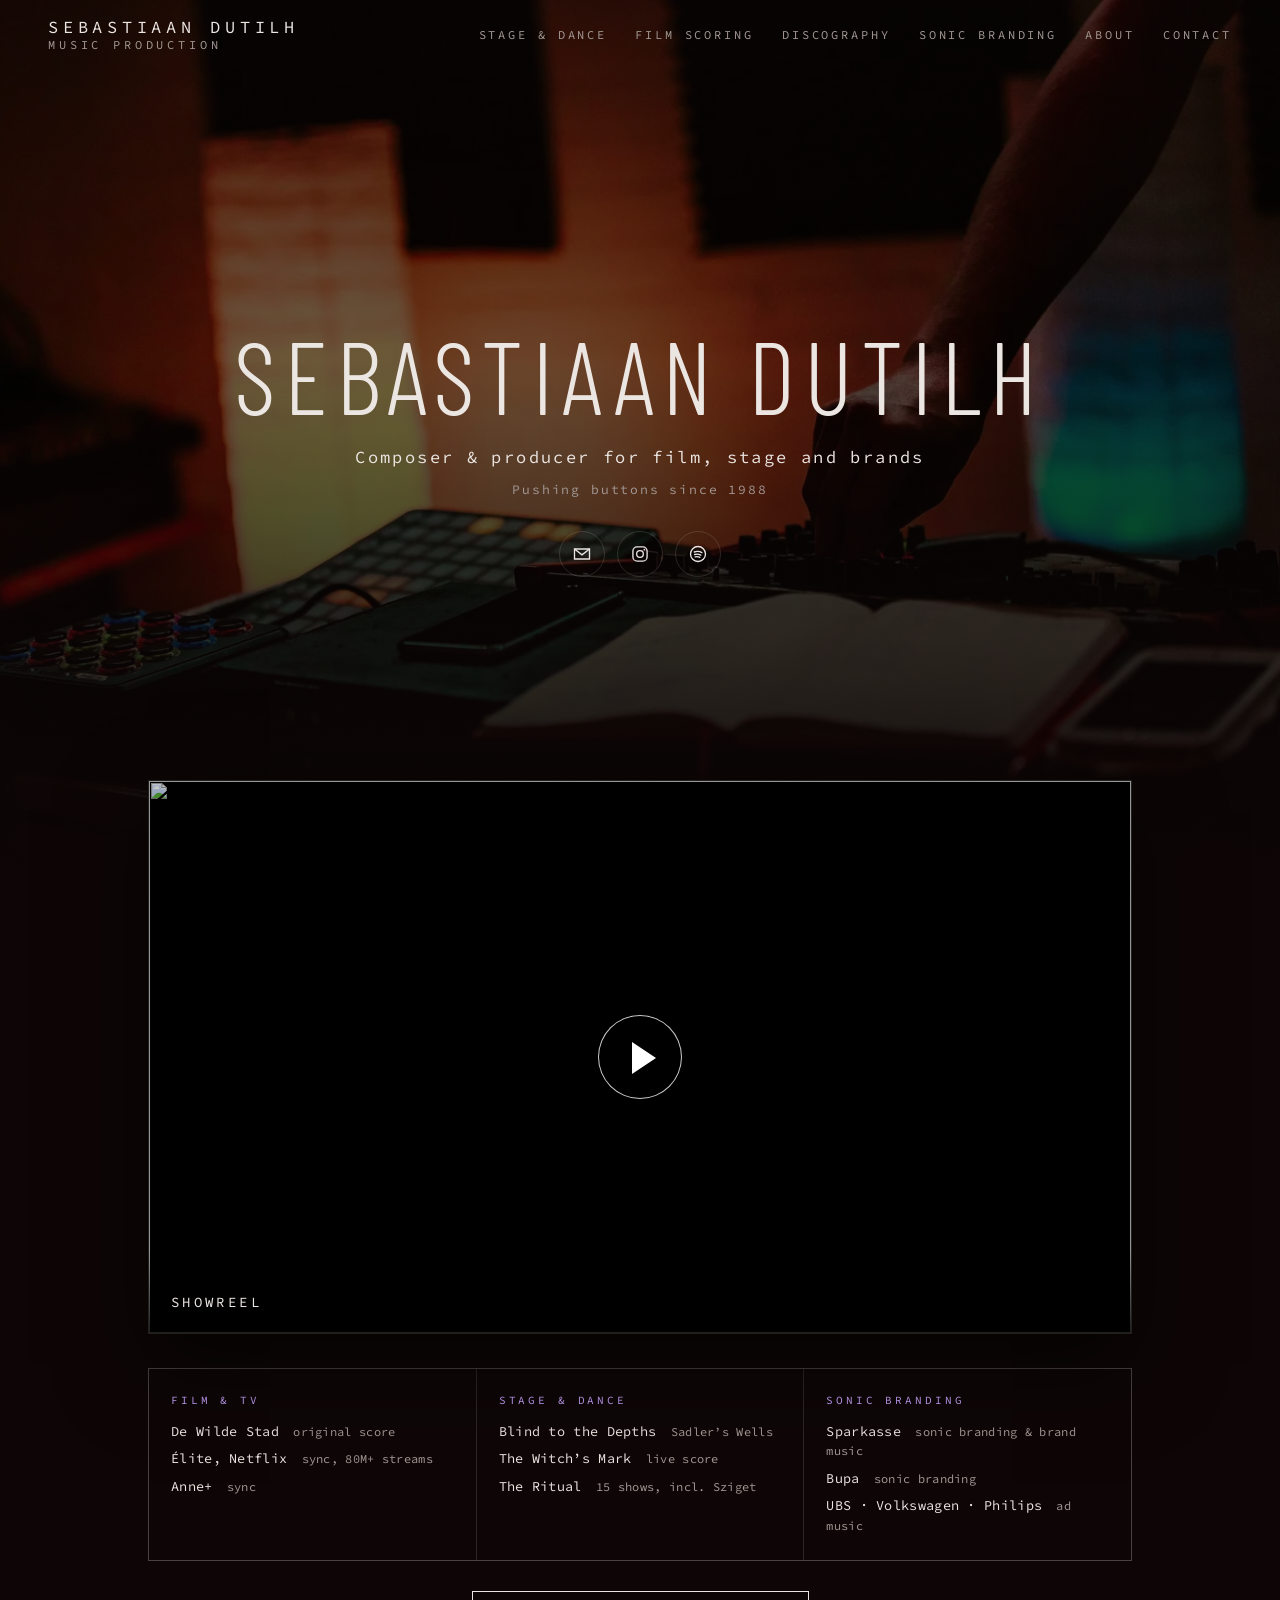
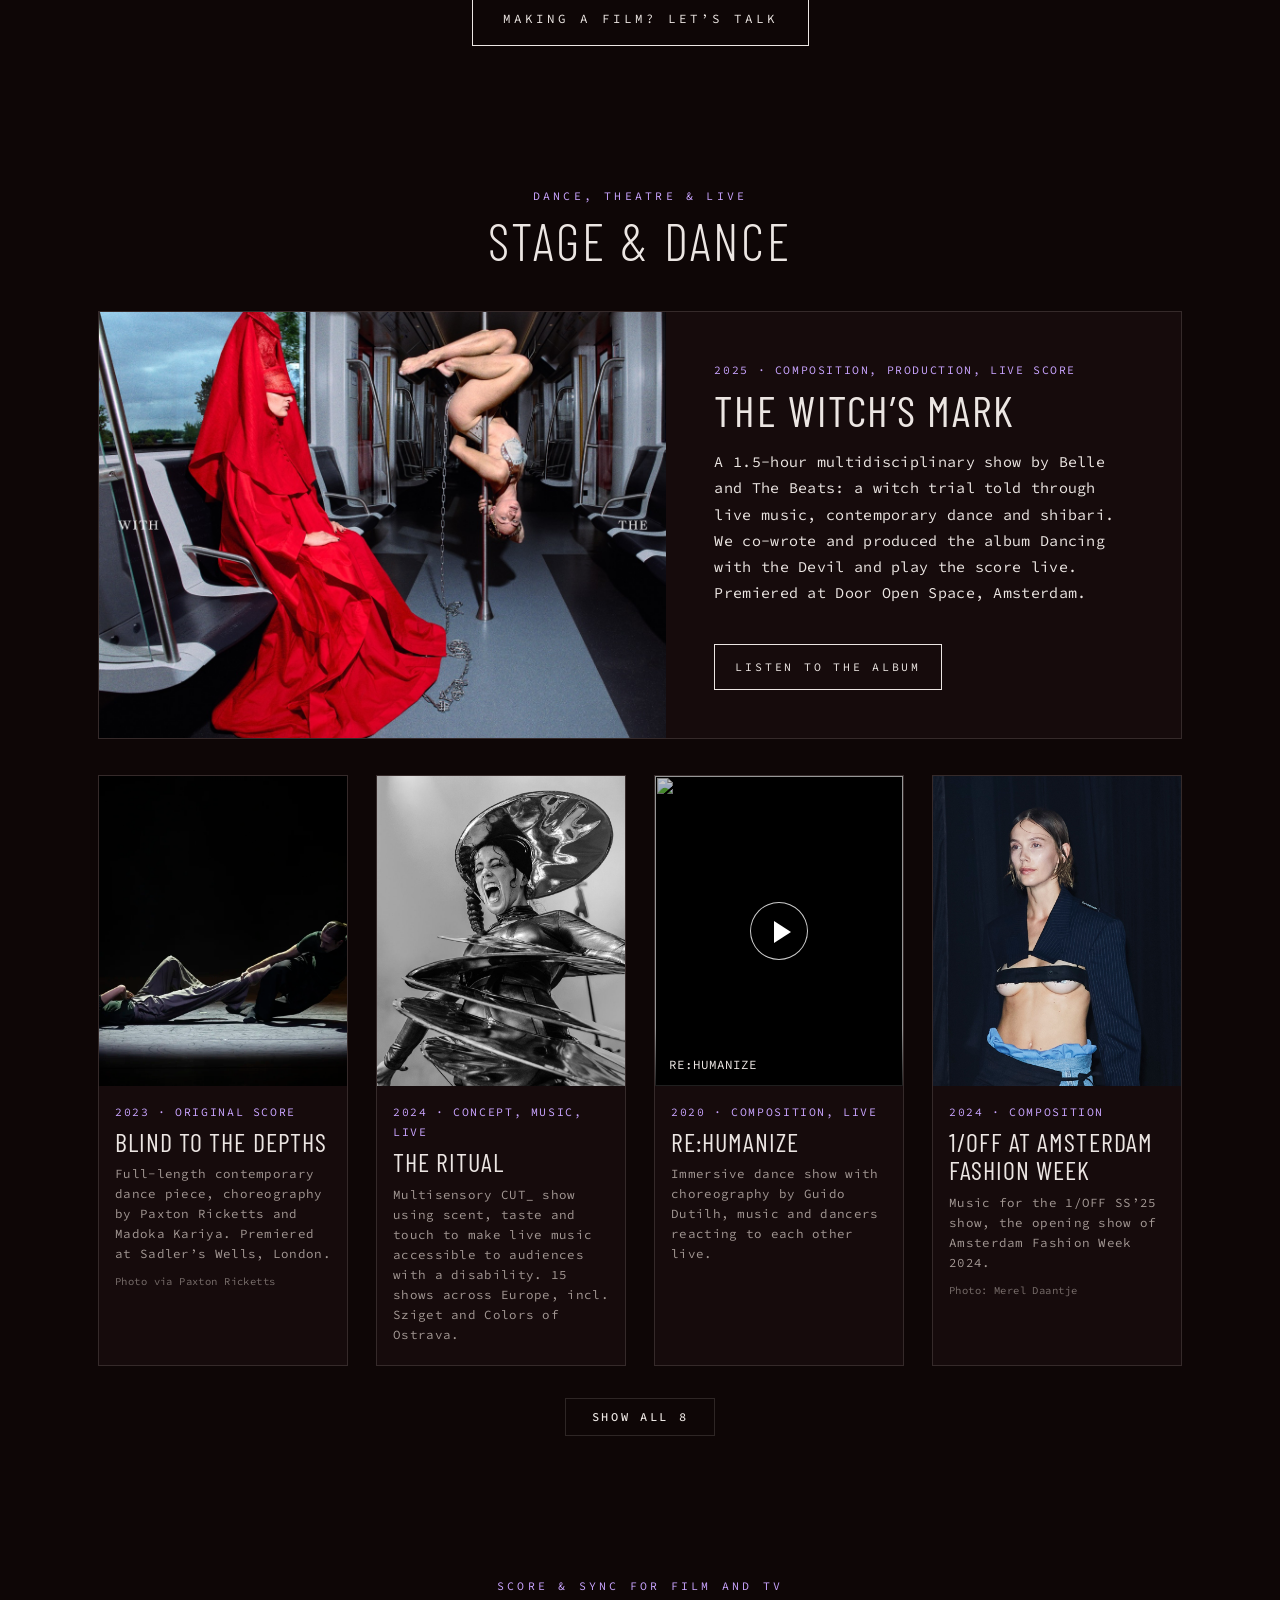
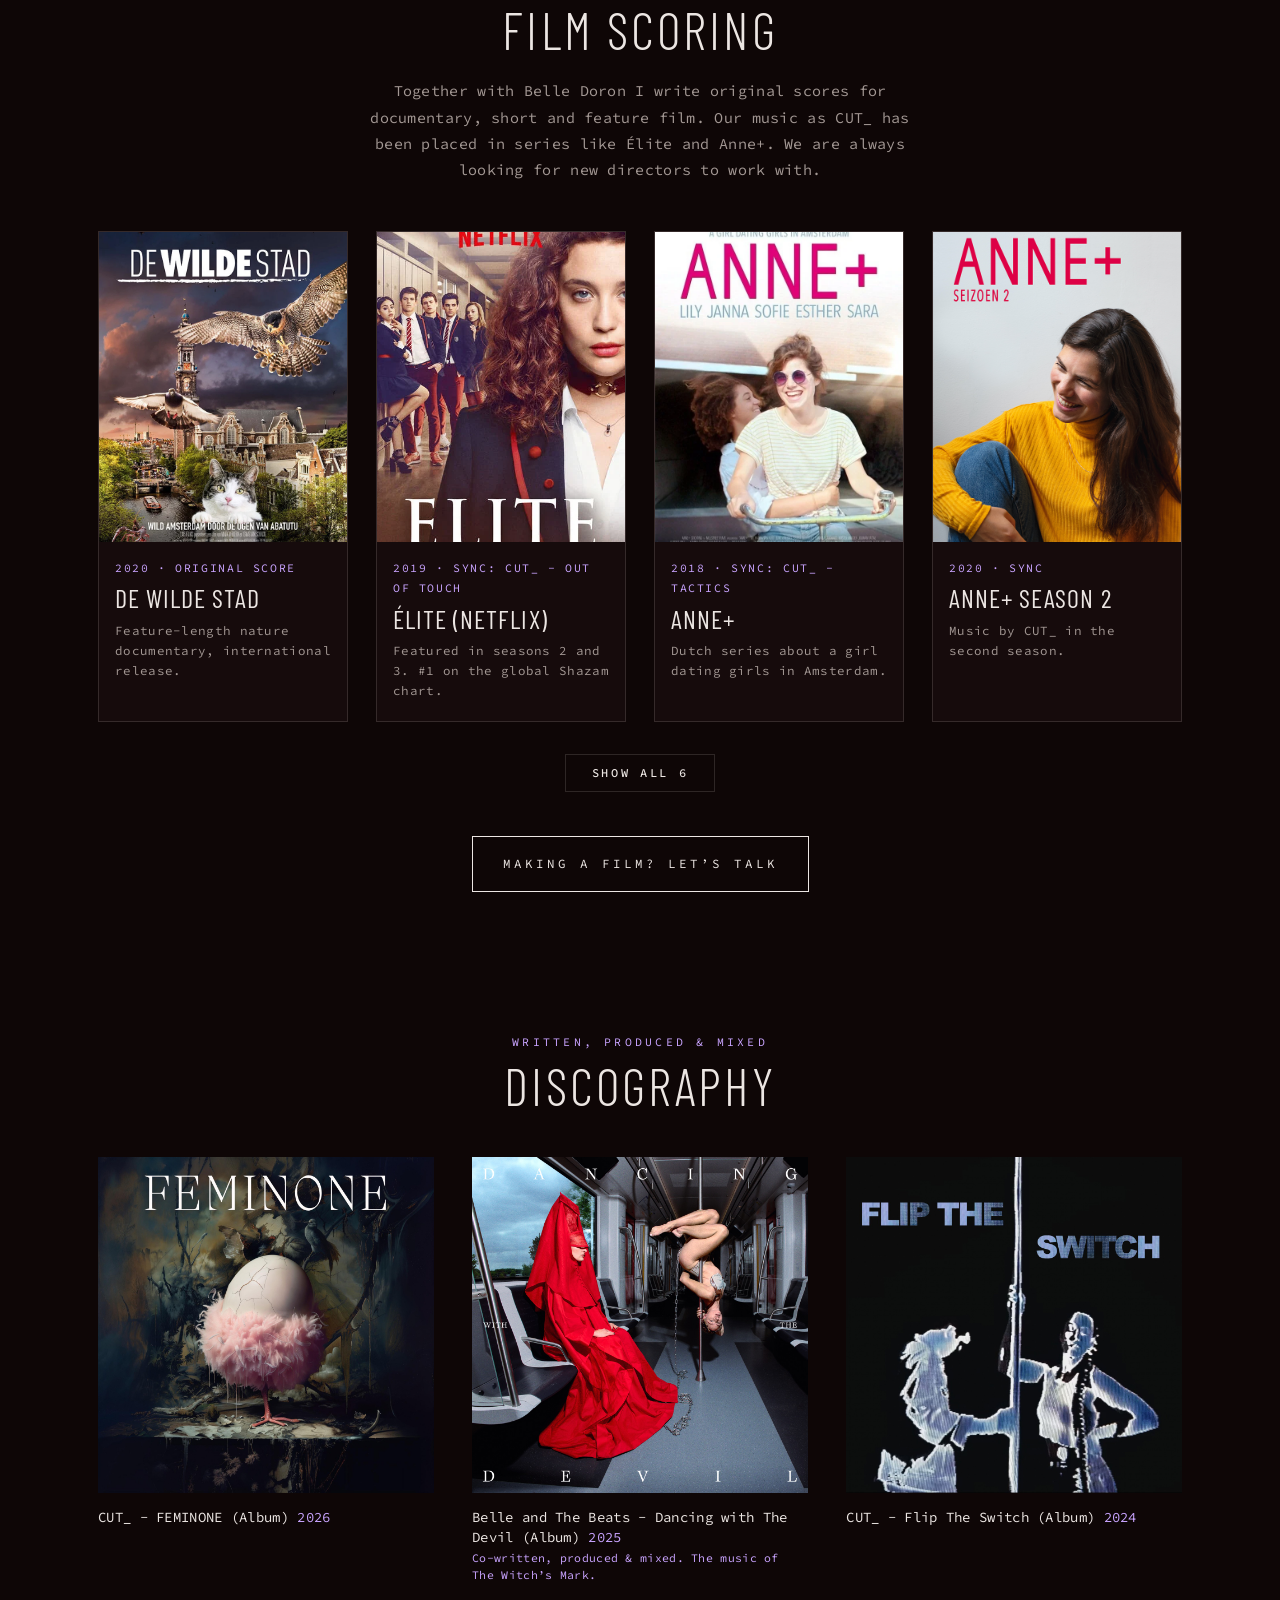
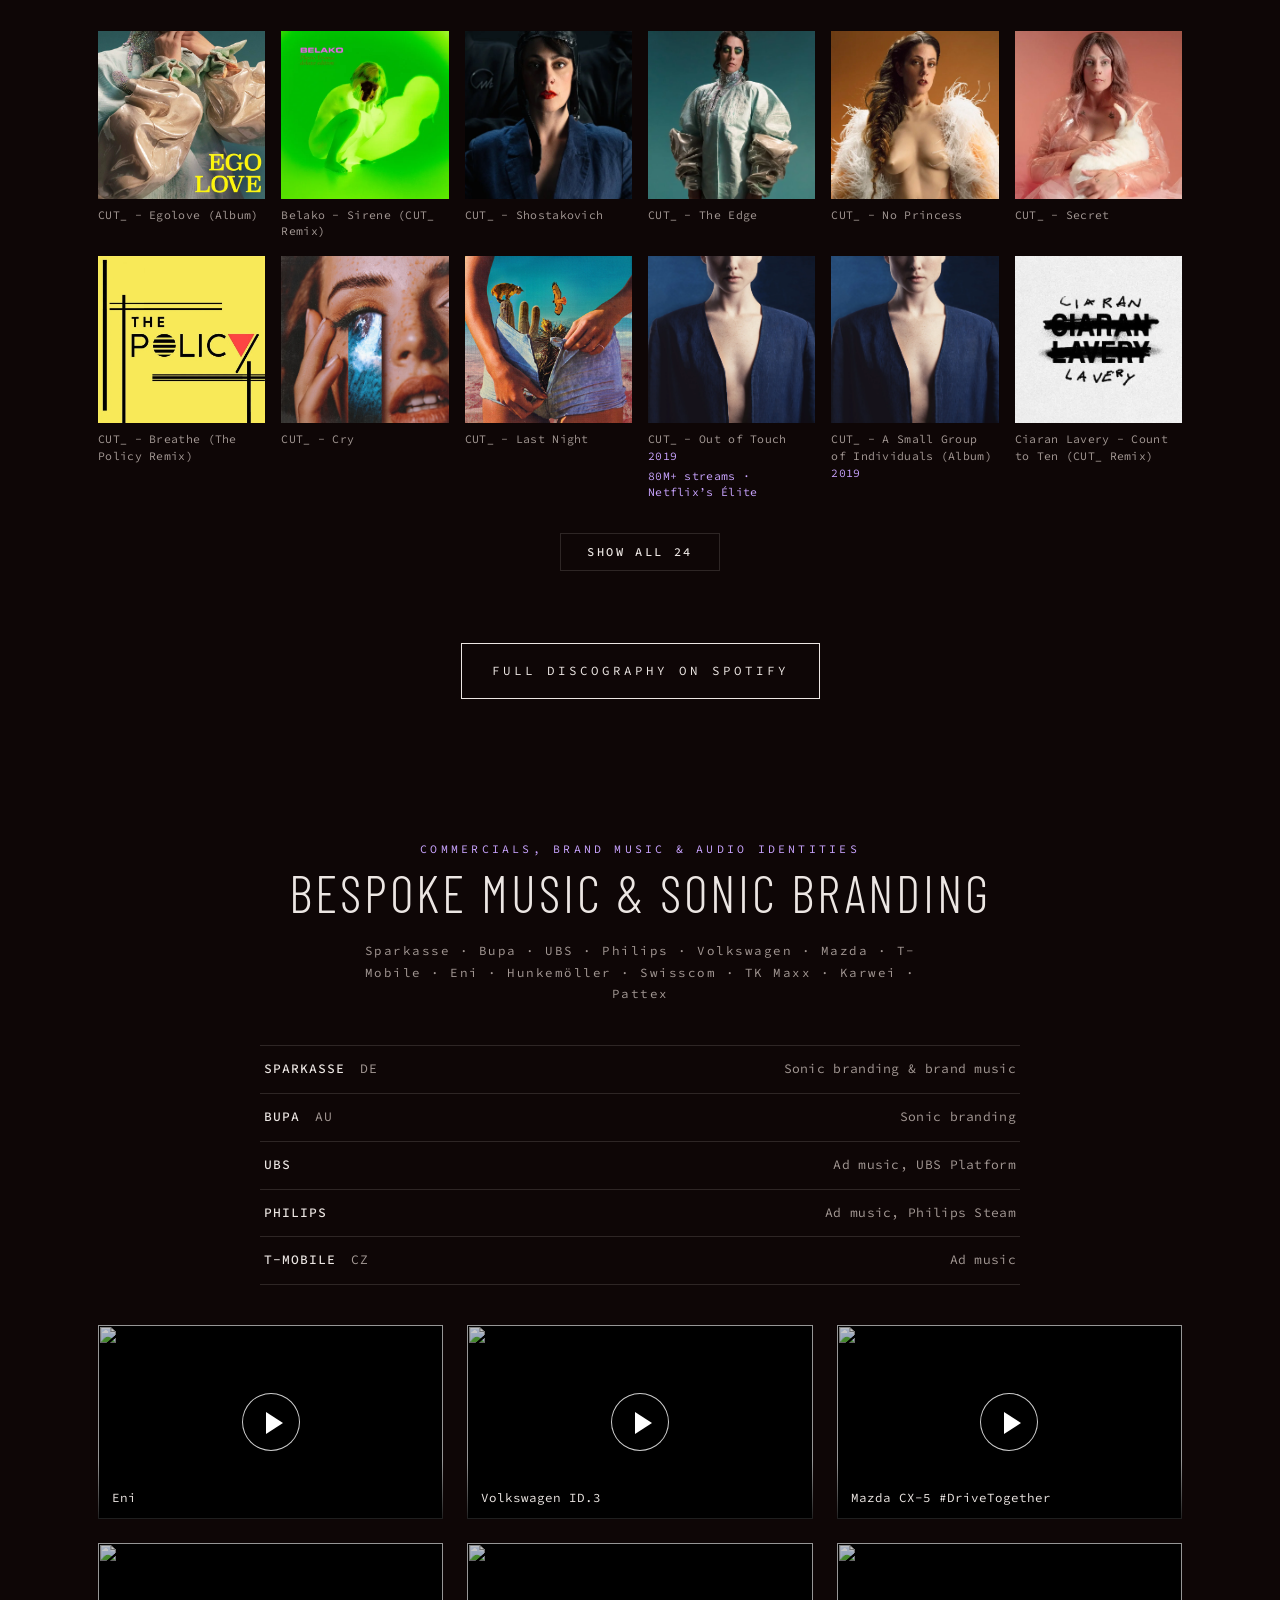
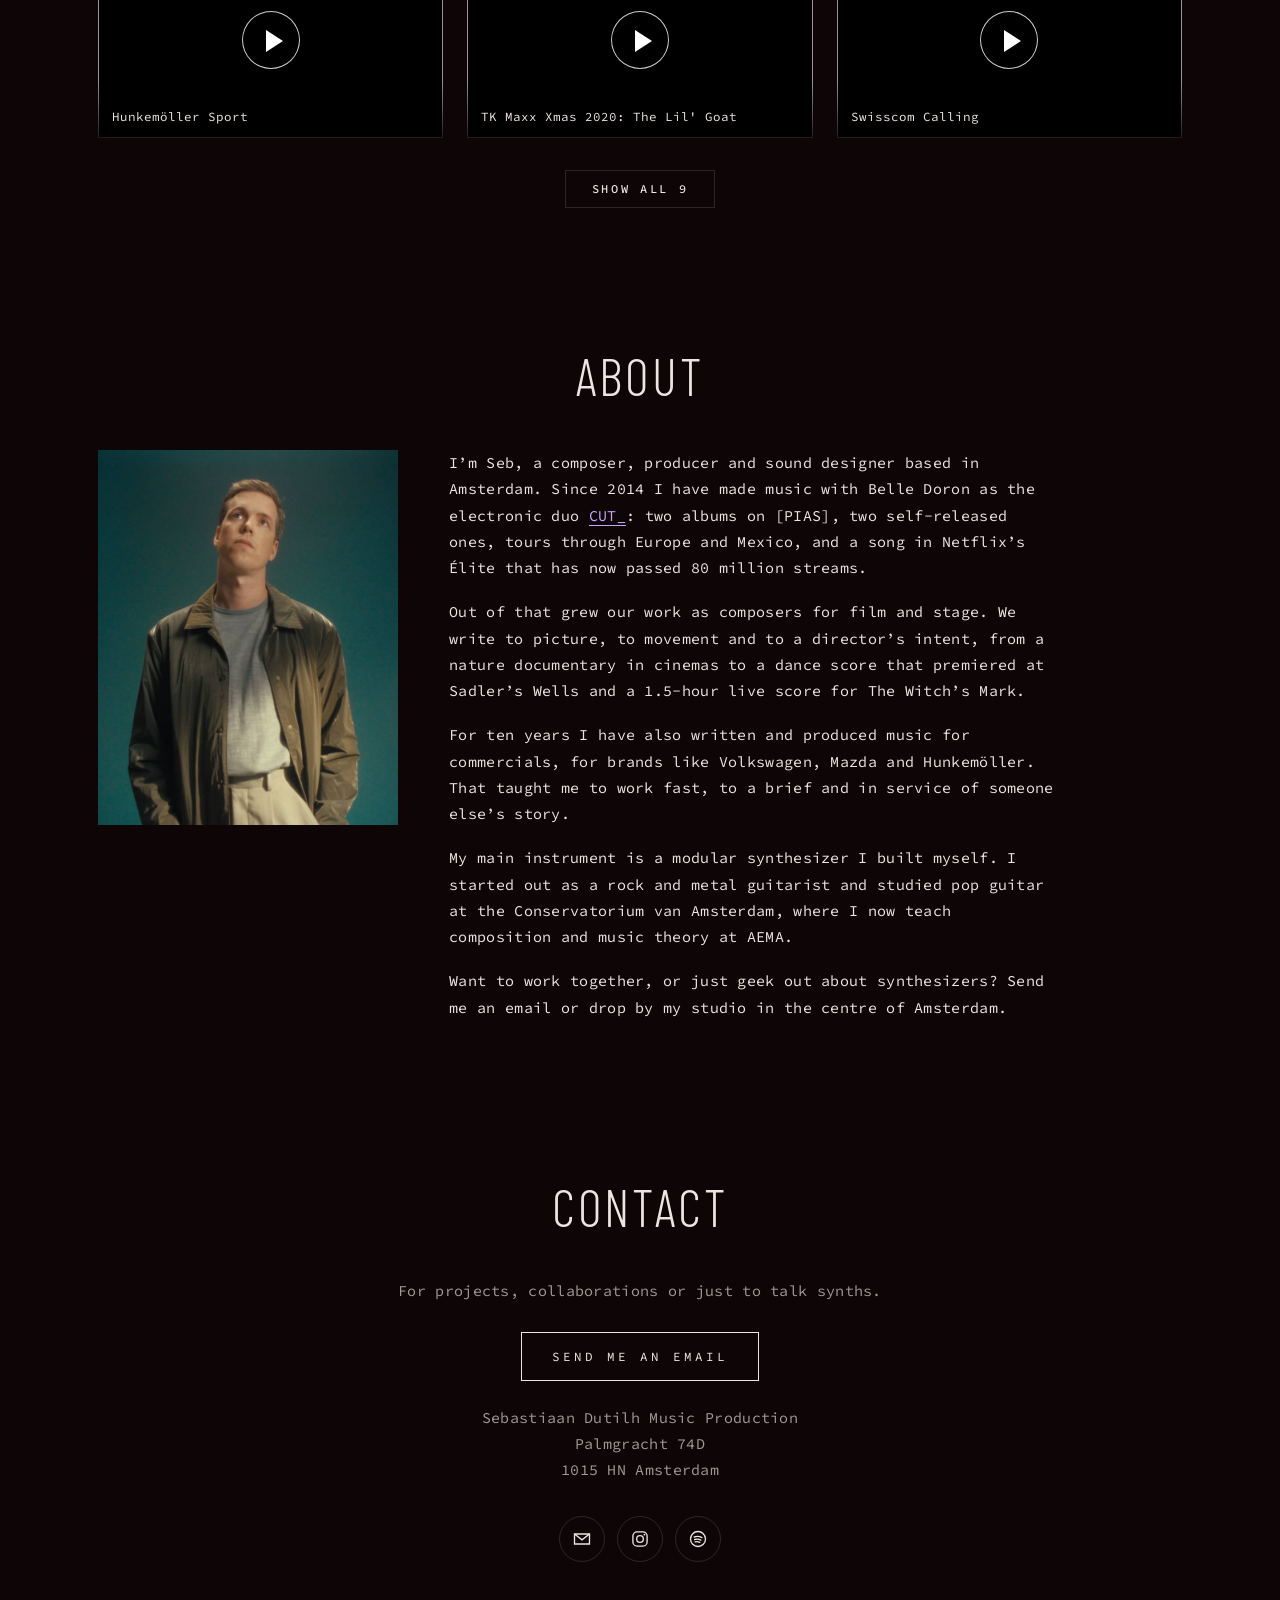
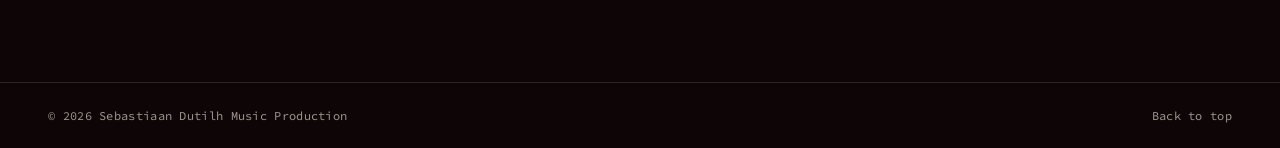
==== index.html @ 822f2678 "Onder de showreel: credits per discipline in plaats van losse namen Co-Authored-By: Claude Opus 5.5 " ====
<!DOCTYPE html>
<html lang="en">
<head>
  <meta charset="utf-8">
  <meta name="viewport" content="width=device-width, initial-scale=1">
  <title>Sebastiaan Dutilh | Composer & Producer for Film, Stage and Screen</title>
  <meta name="description" content="Sebastiaan Dutilh: composer, producer and sound designer from Amsterdam. Scores for film, contemporary dance and theatre, music for commercials, and one half of CUT_ (Out of Touch, 80M+ streams, Netflix's Élite).">
  <link rel="canonical" href="https://sdmp.studio/">
  <meta property="og:type" content="website">
  <meta property="og:title" content="Sebastiaan Dutilh | Composer & Producer">
  <meta property="og:description" content="Music for film, stage and screen. Amsterdam.">
  <meta property="og:url" content="https://sdmp.studio/">
  <meta property="og:image" content="https://sdmp.studio/img/hero-studio.jpg">
  <meta name="theme-color" content="#0e0606">
  <link rel="preconnect" href="https://fonts.googleapis.com">
  <link rel="preconnect" href="https://fonts.gstatic.com" crossorigin>
  <link href="https://fonts.googleapis.com/css2?family=Barlow+Condensed:wght@300;400;500&family=Source+Code+Pro:wght@400;500&display=swap" rel="stylesheet">
  <link rel="stylesheet" href="css/style.css">
  <script type="application/ld+json">
  {"@context":"https://schema.org","@type":"Person","name":"Sebastiaan Dutilh","jobTitle":"Composer, Music Producer, Sound Designer","url":"https://sdmp.studio/","address":{"@type":"PostalAddress","addressLocality":"Amsterdam","addressCountry":"NL"},"memberOf":{"@type":"MusicGroup","name":"CUT_","url":"http://cutunderscore.com/"},"sameAs":["https://instagram.com/insebtion_","https://open.spotify.com/playlist/26kbtVySStQBaPMdtXrE3F"]}
  </script>
</head>
<body>
  <header class="topbar" id="top">
    <a class="brand" href="#home">Sebastiaan Dutilh<span>Music Production</span></a>
    <button class="menu-toggle" aria-label="Menu" aria-expanded="false" aria-controls="nav"><span></span><span></span></button>
    <nav id="nav">
      <a href="#stage">Stage &amp; Dance</a>
      <a href="#film">Film Scoring</a>
      <a href="#discography">Discography</a>
      <a href="#branding">Sonic Branding</a>
      <a href="#about">About</a>
      <a href="#contact">Contact</a>
    </nav>
  </header>

  <main>
    <section id="home" class="hero">
      <div class="hero-bg" role="img" aria-label="Modular synthesizer setup in the studio"></div>
      <div class="hero-inner">
        <h1 data-bind="name"></h1>
        <p class="tagline" data-bind="tagline"></p>
        <p class="motto" data-bind="motto"></p>
        <div class="socials" data-socials></div>
      </div>
      <a class="scroll-cue" href="#reel" aria-label="Scroll down"></a>
    </section>

    <section id="reel" class="reel">
      <div class="reel-video" data-reel></div>
      <div class="proof" data-proof></div>
      <a class="button" href="#contact">Making a film? Let’s talk</a>
    </section>
    <section id="stage" class="section">
      <p class="kicker">Dance, theatre &amp; live</p>
      <h2>Stage &amp; Dance</h2>
      <div data-stage-featured></div>
      <div class="cards" data-list="stage"></div>
    </section>
    <section id="film" class="section">
      <p class="kicker">Score &amp; sync for film and TV</p>
      <h2>Film Scoring</h2>
      <p class="lead" data-film-intro></p>
      <div class="cards" data-list="film"></div>
      <a class="button" href="#contact" data-film-cta></a>
    </section>
    <section id="discography" class="section">
      <p class="kicker">Written, produced &amp; mixed</p>
      <h2>Discography</h2>
      <div class="featured-releases" data-featured></div>
      <div class="covers" data-list="discography"></div>
      <a class="button" data-bind-href="spotify" target="_blank" rel="noopener">Full discography on Spotify</a>
    </section>
    <section id="branding" class="section">
      <p class="kicker">Commercials, brand music &amp; audio identities</p>
      <h2>Bespoke Music &amp; Sonic Branding</h2>
      <p class="clients" data-clients></p>
      <ul class="credits" data-credits></ul>
      <div class="video-grid" data-list="commercials"></div>
    </section>

    <section id="about" class="section">
      <h2>About</h2>
      <div class="about">
        <img class="portrait" alt="Portrait of Sebastiaan Dutilh" loading="lazy" data-portrait>
        <div class="about-text" data-about></div>
      </div>
    </section>

    <section id="contact" class="section contact">
      <h2>Contact</h2>
      <p class="lead">For projects, collaborations or just to talk synths.</p>
      <button class="button mail-btn" data-mail>Send me an email</button>
      <address data-address></address>
      <div class="socials" data-socials></div>
    </section>
  </main>

  <footer><span>&copy; <span data-year></span> Sebastiaan Dutilh Music Production</span><a href="#top">Back to top</a></footer>

  <dialog class="lightbox" aria-label="Image"><img alt=""><button aria-label="Close">&times;</button></dialog>

  <script src="js/content.js"></script>
  <script src="js/main.js"></script>
</body>
</html>
---- css/style.css ----
:root {
  --bg: #0e0606;
  --bg-2: #160b0c;
  --ink: #ece6e3;
  --muted: #a39894;
  --line: rgba(236, 230, 227, .14);
  --accent: #c9a4ff;
  --mono: 'Source Code Pro', ui-monospace, SFMono-Regular, Menlo, monospace;
  --display: 'Barlow Condensed', 'Arial Narrow', sans-serif;
  --max: 1180px;
}
* { box-sizing: border-box; }
html { scroll-behavior: smooth; scroll-padding-top: 72px; }
body { margin: 0; background: var(--bg); color: var(--ink); font: 400 15px/1.75 var(--mono); letter-spacing: .02em; -webkit-font-smoothing: antialiased; }
img { display: block; max-width: 100%; }
a { color: inherit; }
::selection { background: var(--accent); color: #000; }

/* Topbar */
.topbar { position: fixed; inset: 0 0 auto 0; z-index: 20; display: flex; align-items: center; justify-content: space-between; gap: 2rem; padding: 18px clamp(20px, 4vw, 48px); transition: background .3s, padding .3s; }
.topbar.solid { background: rgba(14, 6, 6, .92); backdrop-filter: blur(8px); padding-block: 12px; border-bottom: 1px solid var(--line); }
.brand { text-decoration: none; font: 400 17px/1.15 var(--mono); letter-spacing: .28em; text-transform: uppercase; }
.brand span { display: block; color: var(--muted); font-size: 12px; letter-spacing: .32em; }
#nav { display: flex; gap: clamp(14px, 2.2vw, 30px); }
#nav a { text-decoration: none; font-size: 12px; letter-spacing: .24em; text-transform: uppercase; color: var(--muted); padding: 4px 0; border-bottom: 1px solid transparent; transition: color .2s, border-color .2s; }
#nav a:hover, #nav a.active { color: var(--ink); border-color: var(--ink); }
.menu-toggle { display: none; }

/* Hero */
.hero { position: relative; min-height: 100svh; display: grid; place-items: center; text-align: center; overflow: hidden; }
.hero-bg { position: absolute; inset: 0; background: center / cover no-repeat; filter: brightness(.55) saturate(1.05); transform: scale(1.03); }
.hero::after { content: ''; position: absolute; inset: 0; background: linear-gradient(to bottom, rgba(14,6,6,.35), rgba(14,6,6,.1) 40%, var(--bg)); }
.hero-inner { position: relative; z-index: 1; padding: 0 20px; }
.hero h1 { margin: 0; font: 300 clamp(44px, 8vw, 104px)/1 var(--display); letter-spacing: .08em; text-transform: uppercase; }
.tagline { margin: 18px 0 0; font-size: clamp(13px, 1.6vw, 17px); letter-spacing: .14em; }
.motto { margin: 6px 0 30px; color: var(--muted); font-size: 13px; letter-spacing: .14em; }
.scroll-cue { position: absolute; bottom: 28px; left: 50%; width: 1px; height: 46px; background: linear-gradient(var(--ink), transparent); z-index: 1; }

.socials { display: flex; justify-content: center; gap: 12px; }
.socials a { width: 46px; height: 46px; display: grid; place-items: center; border: 1px solid var(--line); border-radius: 50%; transition: background .2s, color .2s, border-color .2s; }
.socials a:hover { background: var(--ink); color: var(--bg); border-color: var(--ink); }
.socials svg { width: 20px; height: 20px; }

/* Secties */
.section { max-width: var(--max); margin: 0 auto; padding: clamp(80px, 11vw, 140px) clamp(20px, 4vw, 48px) 0; }
.section h2 { margin: 0 0 14px; text-align: center; font: 300 clamp(34px, 4.6vw, 52px)/1.05 var(--display); letter-spacing: .06em; text-transform: uppercase; }
.lead { text-align: center; color: var(--muted); margin: 0 auto 48px; max-width: 60ch; }
#about h2, #film h2, #dance h2 { margin-bottom: 48px; }

/* About */
.about { display: grid; grid-template-columns: minmax(200px, 300px) 1fr; gap: clamp(28px, 4vw, 56px); align-items: start; }
.portrait { width: 100%; aspect-ratio: 4 / 5; object-fit: cover; background: var(--bg-2); }
.about-text p { margin: 0 0 1.2em; max-width: 68ch; }
.about-text a { color: var(--accent); text-decoration: none; border-bottom: 1px solid currentColor; }

/* Film */
.posters { display: grid; grid-template-columns: repeat(4, 1fr); gap: clamp(16px, 2.4vw, 32px); }
.poster { margin: 0; }
.poster a { text-decoration: none; display: block; }
.poster img { width: 100%; aspect-ratio: 7 / 10; object-fit: cover; background: var(--bg-2); transition: transform .35s, filter .35s; }
.poster a:hover img { transform: translateY(-4px); filter: brightness(1.08); }
.poster figcaption { margin-top: 12px; font-size: 12.5px; line-height: 1.55; color: var(--muted); }
.poster figcaption strong { display: block; color: var(--ink); font-weight: 500; letter-spacing: .08em; text-transform: uppercase; font-size: 12px; margin-bottom: 4px; }

/* Video's */
.video-grid { display: grid; grid-template-columns: repeat(3, 1fr); gap: clamp(14px, 2vw, 24px); }
.yt { position: relative; display: block; width: 100%; aspect-ratio: 16 / 9; padding: 0; border: 0; background: #000; cursor: pointer; overflow: hidden; color: var(--ink); font: inherit; text-align: left; }
.yt img { width: 100%; height: 100%; object-fit: cover; transition: transform .4s, filter .4s; filter: brightness(.78); }
.yt:hover img { transform: scale(1.04); filter: brightness(.95); }
.yt .play { position: absolute; left: 50%; top: 50%; width: 58px; height: 58px; margin: -29px 0 0 -29px; border: 1px solid rgba(255,255,255,.8); border-radius: 50%; background: rgba(0,0,0,.35); }
.yt .play::after { content: ''; position: absolute; left: 23px; top: 18px; border-left: 17px solid #fff; border-top: 11px solid transparent; border-bottom: 11px solid transparent; }
.yt-title { position: absolute; left: 0; right: 0; bottom: 0; padding: 26px 14px 10px; font-size: 12.5px; background: linear-gradient(transparent, rgba(0,0,0,.8)); }
.yt.playing iframe { position: absolute; inset: 0; width: 100%; height: 100%; border: 0; }
.yt.playing { cursor: default; }
.feature-video { margin-bottom: clamp(18px, 2.6vw, 32px); }
.yt-big .play { width: 84px; height: 84px; margin: -42px 0 0 -42px; }
.yt-big .play::after { left: 33px; top: 26px; border-left-width: 24px; border-top-width: 16px; border-bottom-width: 16px; }
.yt-big .yt-title { font-size: 14px; letter-spacing: .14em; padding: 40px 22px 18px; }

.dance-posters { display: grid; grid-template-columns: repeat(5, 1fr); gap: clamp(12px, 2vw, 24px); }
.dposter { padding: 0; border: 0; background: var(--bg-2); cursor: zoom-in; }
.dposter img { width: 100%; aspect-ratio: 3 / 4; object-fit: cover; transition: filter .3s; }
.dposter:hover img { filter: brightness(1.1); }

.lightbox { border: 0; padding: 0; background: transparent; max-width: 92vw; max-height: 92vh; }
.lightbox::backdrop { background: rgba(0,0,0,.88); }
.lightbox img { max-width: 92vw; max-height: 92vh; object-fit: contain; }
.lightbox button { position: fixed; top: 16px; right: 22px; background: none; border: 0; color: #fff; font-size: 38px; cursor: pointer; }

/* Discografie */
.featured-releases { display: grid; grid-template-columns: 1fr 1fr; gap: clamp(16px, 3vw, 40px); max-width: 980px; margin: 0 auto clamp(28px, 4vw, 48px); }
.covers { display: grid; grid-template-columns: repeat(6, 1fr); gap: clamp(10px, 1.4vw, 16px); }
.release { margin: 0; }
.release a { text-decoration: none; display: block; }
.release img { width: 100%; aspect-ratio: 1; object-fit: cover; background: var(--bg-2); transition: filter .3s, transform .3s; }
.release a:hover img { filter: brightness(1.12); transform: translateY(-3px); }
.release figcaption { margin-top: 8px; font-size: 11.5px; line-height: 1.45; color: var(--muted); }
.release.big figcaption { font-size: 14px; color: var(--ink); margin-top: 14px; }
.button { display: table; margin: clamp(48px, 6vw, 72px) auto 0; padding: 16px 30px; border: 1px solid var(--ink); text-decoration: none; font-size: 12.5px; letter-spacing: .24em; text-transform: uppercase; transition: background .2s, color .2s; }
.button:hover { background: var(--ink); color: var(--bg); }

/* Contact */
.contact { text-align: center; padding-bottom: clamp(80px, 10vw, 120px); }
.contact .mail { font-size: clamp(16px, 2.2vw, 22px); text-decoration: none; border-bottom: 1px solid var(--line); }
.contact .mail:hover { border-color: var(--ink); }
.contact address { font-style: normal; color: var(--muted); margin: 24px 0 32px; }

footer { display: flex; justify-content: space-between; gap: 1rem; padding: 22px clamp(20px, 4vw, 48px); border-top: 1px solid var(--line); color: var(--muted); font-size: 12px; }
footer a { text-decoration: none; }
footer a:hover { color: var(--ink); }

:focus-visible { outline: 2px solid var(--accent); outline-offset: 3px; }

/* Responsive */
@media (max-width: 1000px) {
  .covers { grid-template-columns: repeat(4, 1fr); }
  .video-grid { grid-template-columns: repeat(2, 1fr); }
  .posters { grid-template-columns: repeat(2, 1fr); }
  .dance-posters { grid-template-columns: repeat(3, 1fr); }
}
@media (max-width: 1100px) {
  .menu-toggle { display: grid; gap: 7px; width: 40px; height: 40px; place-content: center; background: none; border: 0; cursor: pointer; z-index: 2; }
  .menu-toggle span { width: 24px; height: 1px; background: var(--ink); transition: transform .25s; }
  .nav-open .menu-toggle span:first-child { transform: translateY(4px) rotate(45deg); }
  .nav-open .menu-toggle span:last-child { transform: translateY(-4px) rotate(-45deg); }
  #nav { position: fixed; inset: 0; flex-direction: column; justify-content: center; align-items: center; gap: 26px; background: rgba(14,6,6,.97); opacity: 0; pointer-events: none; transition: opacity .25s; }
  .nav-open #nav { opacity: 1; pointer-events: auto; }
  #nav a { font-size: 15px; }
  .about { grid-template-columns: 1fr; }
  .portrait { max-width: 280px; margin: 0 auto; }
}
@media (max-width: 560px) {
  body { font-size: 14px; }
  .brand { font-size: 14px; letter-spacing: .2em; }
  .brand span { font-size: 10px; }
  .video-grid { grid-template-columns: 1fr; }
  .covers { grid-template-columns: repeat(2, 1fr); }
  .featured-releases { grid-template-columns: 1fr; }
  .dance-posters { grid-template-columns: repeat(2, 1fr); }
  footer { flex-direction: column; align-items: center; }
}
@media (prefers-reduced-motion: reduce) {
  html { scroll-behavior: auto; }
  * { transition: none !important; }
}

/* ---------- v2 ---------- */
.kicker { text-align: center; margin: 0 0 6px; font-size: 11.5px; letter-spacing: .28em; text-transform: uppercase; color: var(--accent); }
.section h2 { margin-bottom: 44px; }
h3 { margin: 0 0 8px; font: 400 26px/1.1 var(--display); letter-spacing: .04em; text-transform: uppercase; }
.meta { margin: 0 0 6px; font-size: 11.5px; letter-spacing: .14em; text-transform: uppercase; color: var(--accent); }

/* Highlights */
.highlights { max-width: var(--max); margin: -110px auto 0; position: relative; z-index: 2; padding: 0 clamp(20px, 4vw, 48px); display: grid; grid-template-columns: repeat(4, 1fr); gap: 1px; background: transparent; }
.hl { display: flex; flex-direction: column; gap: 4px; padding: 26px 22px 24px; background: rgba(22, 11, 12, .92); border: 1px solid var(--line); text-decoration: none; transition: background .25s, border-color .25s; backdrop-filter: blur(6px); }
.hl:hover { background: #22121a; border-color: rgba(201, 164, 255, .5); }
.hl-big { font: 400 clamp(34px, 3.6vw, 48px)/1 var(--display); letter-spacing: .02em; }
.hl-label { font-size: 11px; letter-spacing: .24em; text-transform: uppercase; color: var(--muted); margin-bottom: 12px; }
.hl strong { font-weight: 500; letter-spacing: .06em; text-transform: uppercase; font-size: 12.5px; color: var(--accent); }
.hl-text { font-size: 12.5px; line-height: 1.55; color: var(--muted); }

/* Kaarten */
.cards { display: grid; grid-template-columns: repeat(4, 1fr); gap: clamp(16px, 2.2vw, 28px); }
.cards .li { display: flex; }
.card { display: flex; flex-direction: column; width: 100%; text-decoration: none; background: var(--bg-2); border: 1px solid var(--line); transition: border-color .25s, transform .25s; }
a.card:hover { border-color: rgba(236, 230, 227, .4); transform: translateY(-3px); }
.card-media { aspect-ratio: 4 / 5; overflow: hidden; background: #000; }
.card-media > img { width: 100%; height: 100%; object-fit: cover; cursor: zoom-in; }
a.card .card-media > img { cursor: pointer; }
.card-media .yt { height: 100%; aspect-ratio: auto; }
.card-body { padding: 16px 16px 20px; }
.card-body p:not(.meta) { margin: 0; font-size: 12.5px; line-height: 1.6; color: var(--muted); }

.text-art { width: 100%; height: 100%; min-height: 100%; display: flex; flex-direction: column; justify-content: flex-end; padding: 20px; background:
  radial-gradient(120% 80% at 80% 10%, rgba(201,164,255,.28), transparent 60%),
  radial-gradient(90% 70% at 10% 100%, rgba(140,30,60,.45), transparent 65%), #120809; }
.text-art span { font: 300 clamp(26px, 2.6vw, 38px)/1 var(--display); text-transform: uppercase; letter-spacing: .04em; }
.text-art small { margin-top: 8px; font-size: 11px; letter-spacing: .24em; color: var(--muted); }

/* Uitgelicht podiumwerk */
.feature { display: grid; grid-template-columns: 1.1fr 1fr; gap: 0; margin-bottom: clamp(22px, 3vw, 36px); border: 1px solid var(--line); background: var(--bg-2); }
.feature-media { aspect-ratio: 4 / 3; }
.feature-media img { width: 100%; height: 100%; object-fit: cover; }
.feature-media .text-art span { font-size: clamp(44px, 6vw, 84px); }
.feature-body { padding: clamp(24px, 4vw, 48px); align-self: center; }
.feature-body h3 { font-size: clamp(30px, 3.4vw, 44px); margin-bottom: 14px; }
.feature-body p:last-child { color: var(--muted); margin: 0; }

/* Show more */
.li.extra { display: none; }
.open > .li.extra { display: flex; }
.covers.open > .li.extra, .video-grid.open > .li.extra { display: block; }
.more { display: table; margin: 32px auto 0; padding: 12px 26px; background: none; color: var(--ink); border: 1px solid var(--line); font: 500 12px/1 var(--mono); letter-spacing: .22em; text-transform: uppercase; cursor: pointer; transition: border-color .2s, background .2s, color .2s; }
.more:hover { background: var(--ink); color: var(--bg); border-color: var(--ink); }

.clients { text-align: center; color: var(--muted); font-size: 12.5px; letter-spacing: .12em; margin: -24px auto 40px; max-width: 70ch; }

/* Discografie: tekstcovers en jaartal */
.release .text-art { aspect-ratio: 1; height: auto; }
.release.big .text-art span { font-size: clamp(40px, 5vw, 68px); }
.release figcaption span { color: var(--accent); }

@media (max-width: 1000px) {
  .highlights { grid-template-columns: repeat(2, 1fr); }
  .cards { grid-template-columns: repeat(2, 1fr); }
  .feature { grid-template-columns: 1fr; }
}
@media (max-width: 560px) {
  .highlights { grid-template-columns: 1fr; margin-top: -60px; }
  .cards { grid-template-columns: 1fr; }
  .card-media { aspect-ratio: 16 / 10; }
}
.cards > .li, .covers > .li, .video-grid > .li { min-width: 0; }
.card .text-art span { font-size: clamp(24px, 2.2vw, 32px); }
.credits { list-style: none; padding: 0; margin: 0 auto 40px; max-width: 760px; border-top: 1px solid var(--line); }
.credits li { display: flex; justify-content: space-between; gap: 1rem; padding: 12px 4px; border-bottom: 1px solid var(--line); font-size: 13px; }
.credits strong { font-weight: 500; letter-spacing: .08em; text-transform: uppercase; }
.credits strong span { color: var(--muted); font-weight: 400; margin-left: 6px; }
.credits em { font-style: normal; color: var(--muted); text-align: right; }
.featured-releases { grid-template-columns: repeat(3, 1fr); max-width: none; }
.release figcaption small { display: block; color: var(--accent); font-size: 11.5px; margin-top: 3px; }
.button.small { display: inline-block; margin: 22px 0 0; padding: 12px 20px; font-size: 11.5px; }
@media (max-width: 860px) { .featured-releases { grid-template-columns: 1fr 1fr; } }
@media (max-width: 560px) { .featured-releases { grid-template-columns: 1fr; } .credits li { flex-direction: column; gap: 2px; } .credits em { text-align: left; } }
.card-body p.credit { margin-top: 10px; font-size: 10.5px; color: rgba(163,152,148,.7); letter-spacing: .04em; }
#film .lead { margin-top: -26px; }
#film .button { margin-top: 44px; }
.contact .lead { margin-bottom: 0; }
.mail-btn { background: none; color: var(--ink); font-family: var(--mono); cursor: pointer; margin-top: 28px; }

/* Showreel bovenaan */
.reel { max-width: 1080px; margin: -120px auto 0; position: relative; z-index: 2; padding: 0 clamp(20px, 4vw, 48px); text-align: center; }
.reel-video .yt { box-shadow: 0 30px 80px rgba(0,0,0,.6); border: 1px solid var(--line); }
.reel-video .yt-title { text-align: left; letter-spacing: .24em; text-transform: uppercase; }
.proof { margin: 34px 0 0; display: grid; grid-template-columns: repeat(3, 1fr); gap: 1px; background: var(--line); border: 1px solid var(--line); text-align: left; }
.proof-col { display: flex; flex-direction: column; gap: 8px; padding: 22px 22px 24px; background: var(--bg); text-decoration: none; transition: background .2s; }
.proof-col:hover { background: var(--bg-2); }
.proof-label { font-size: 11px; letter-spacing: .26em; text-transform: uppercase; color: var(--accent); margin-bottom: 4px; }
.proof-item { font-size: 13.5px; line-height: 1.45; }
.proof-item em { font-style: normal; color: var(--muted); font-size: 12px; margin-left: 6px; }
.reel .button { margin-top: 30px; }
@media (max-width: 760px) { .proof { grid-template-columns: 1fr; } }
@media (max-width: 560px) { .reel { margin-top: -60px; } }
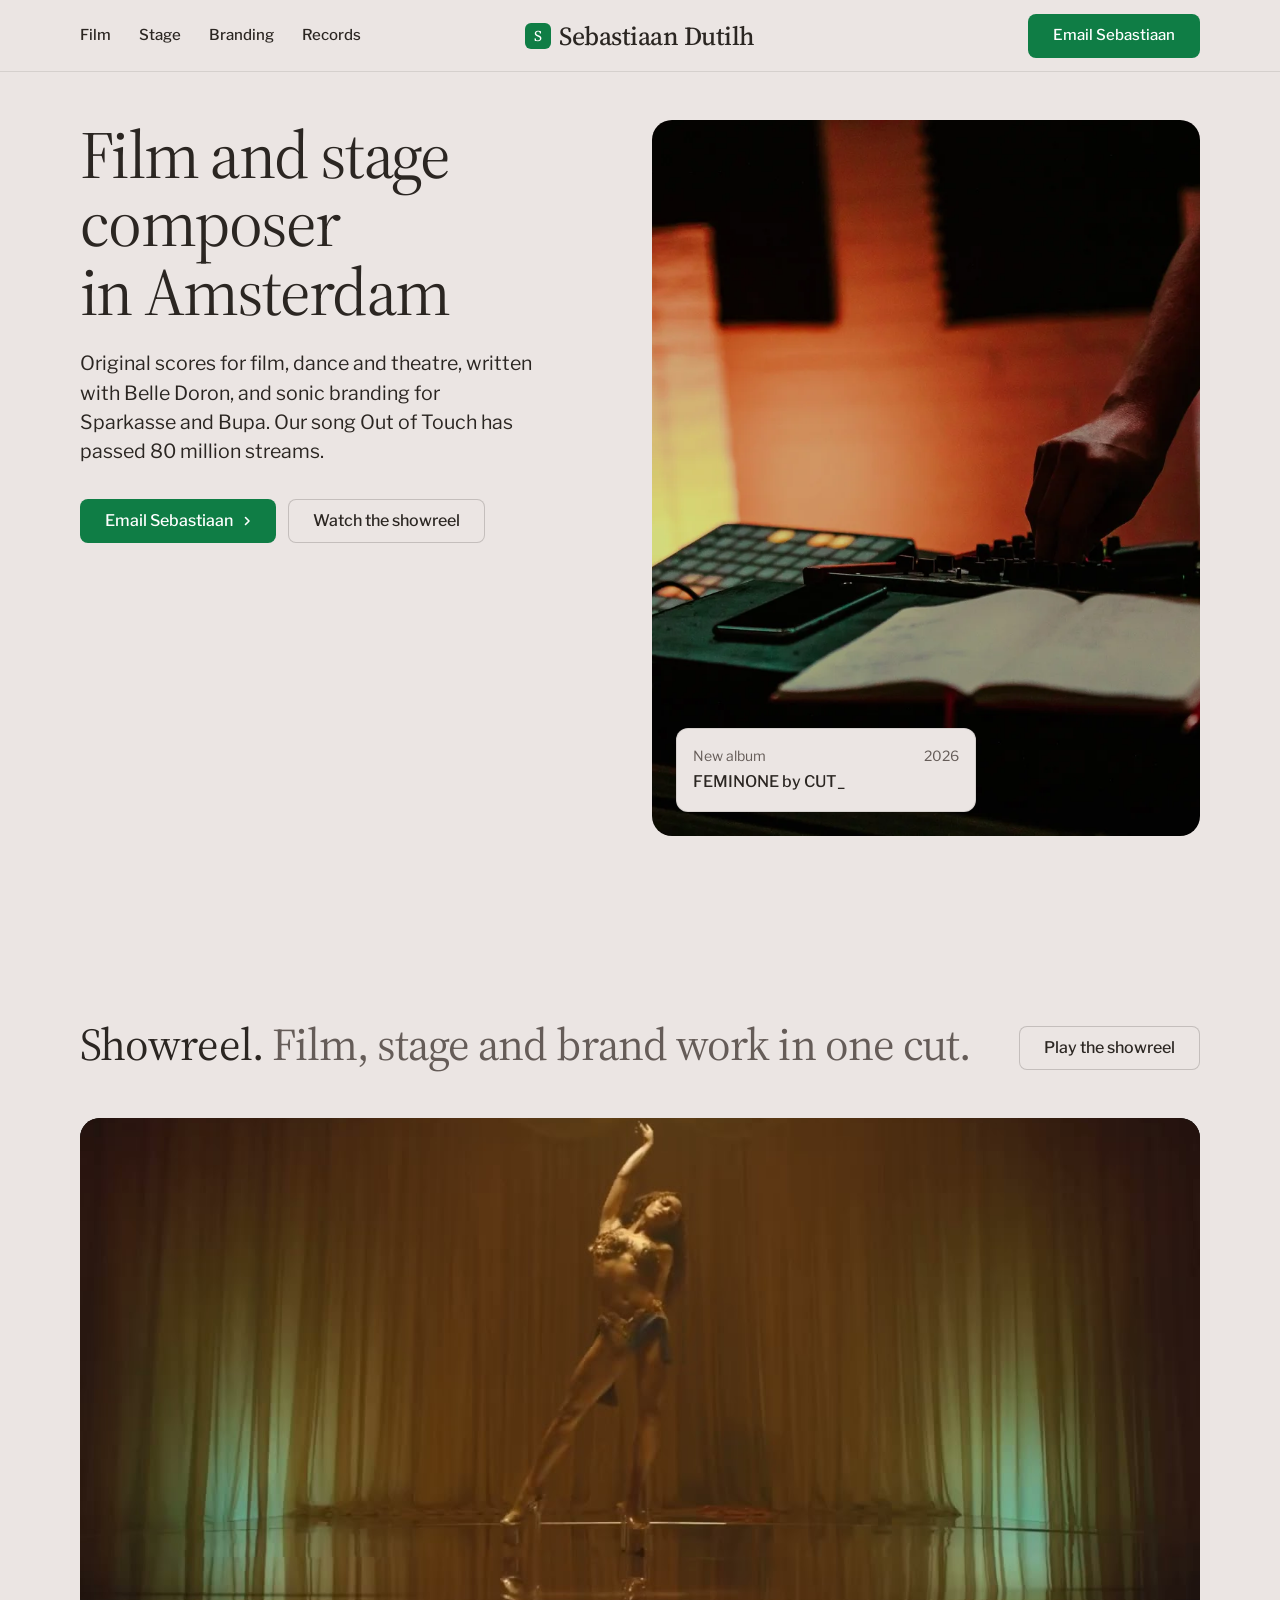
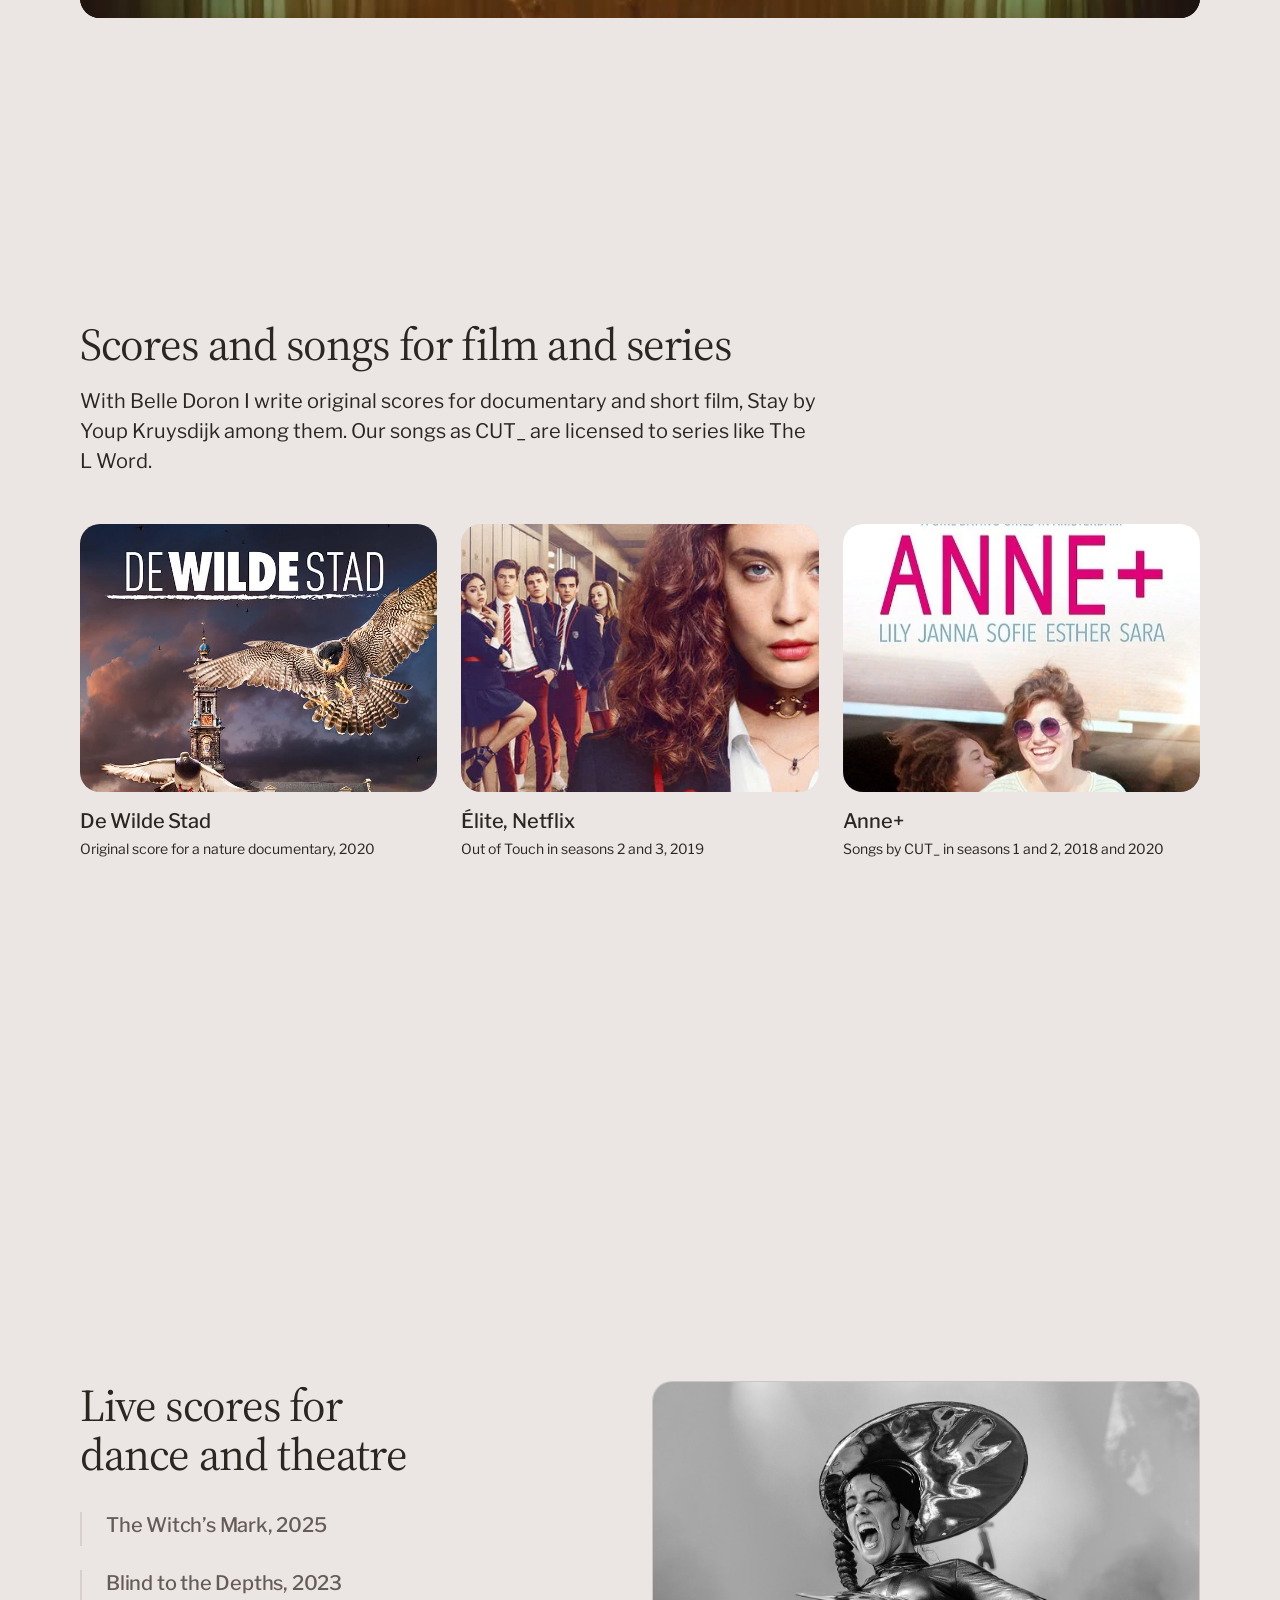
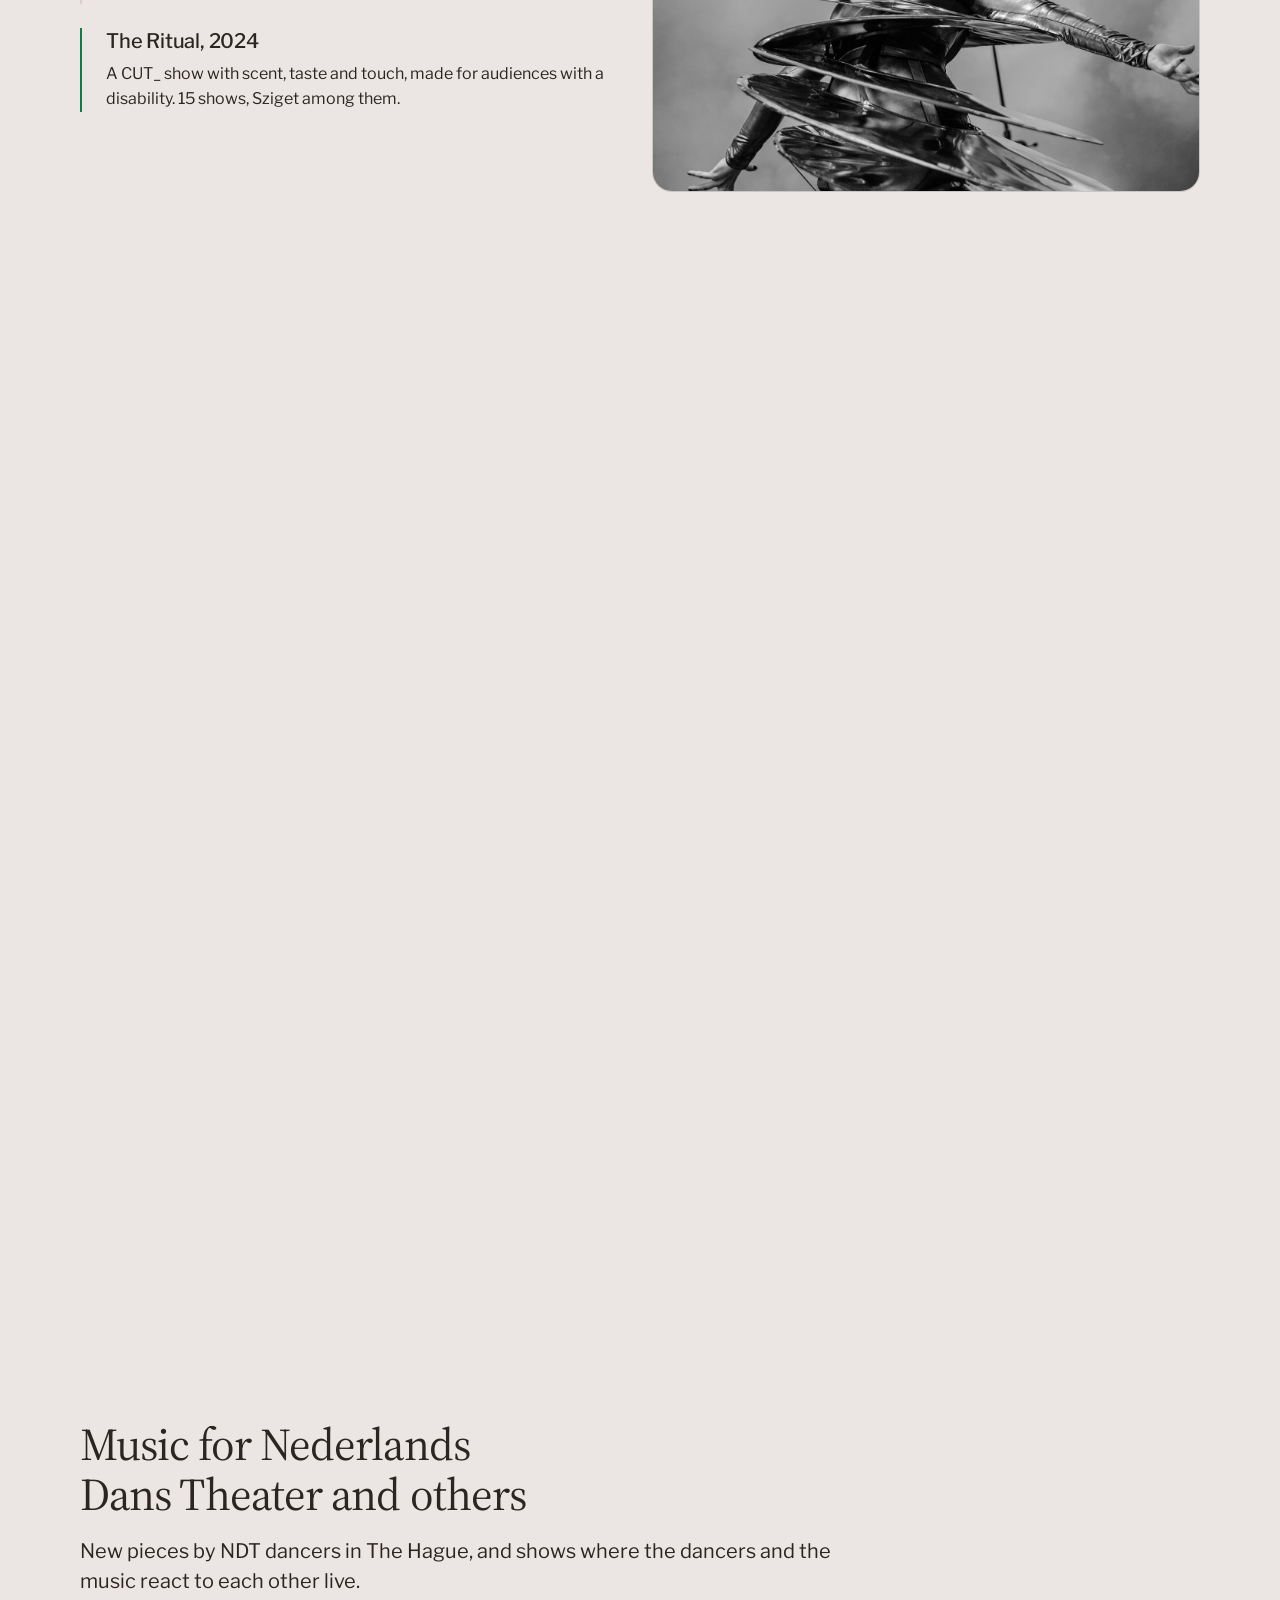
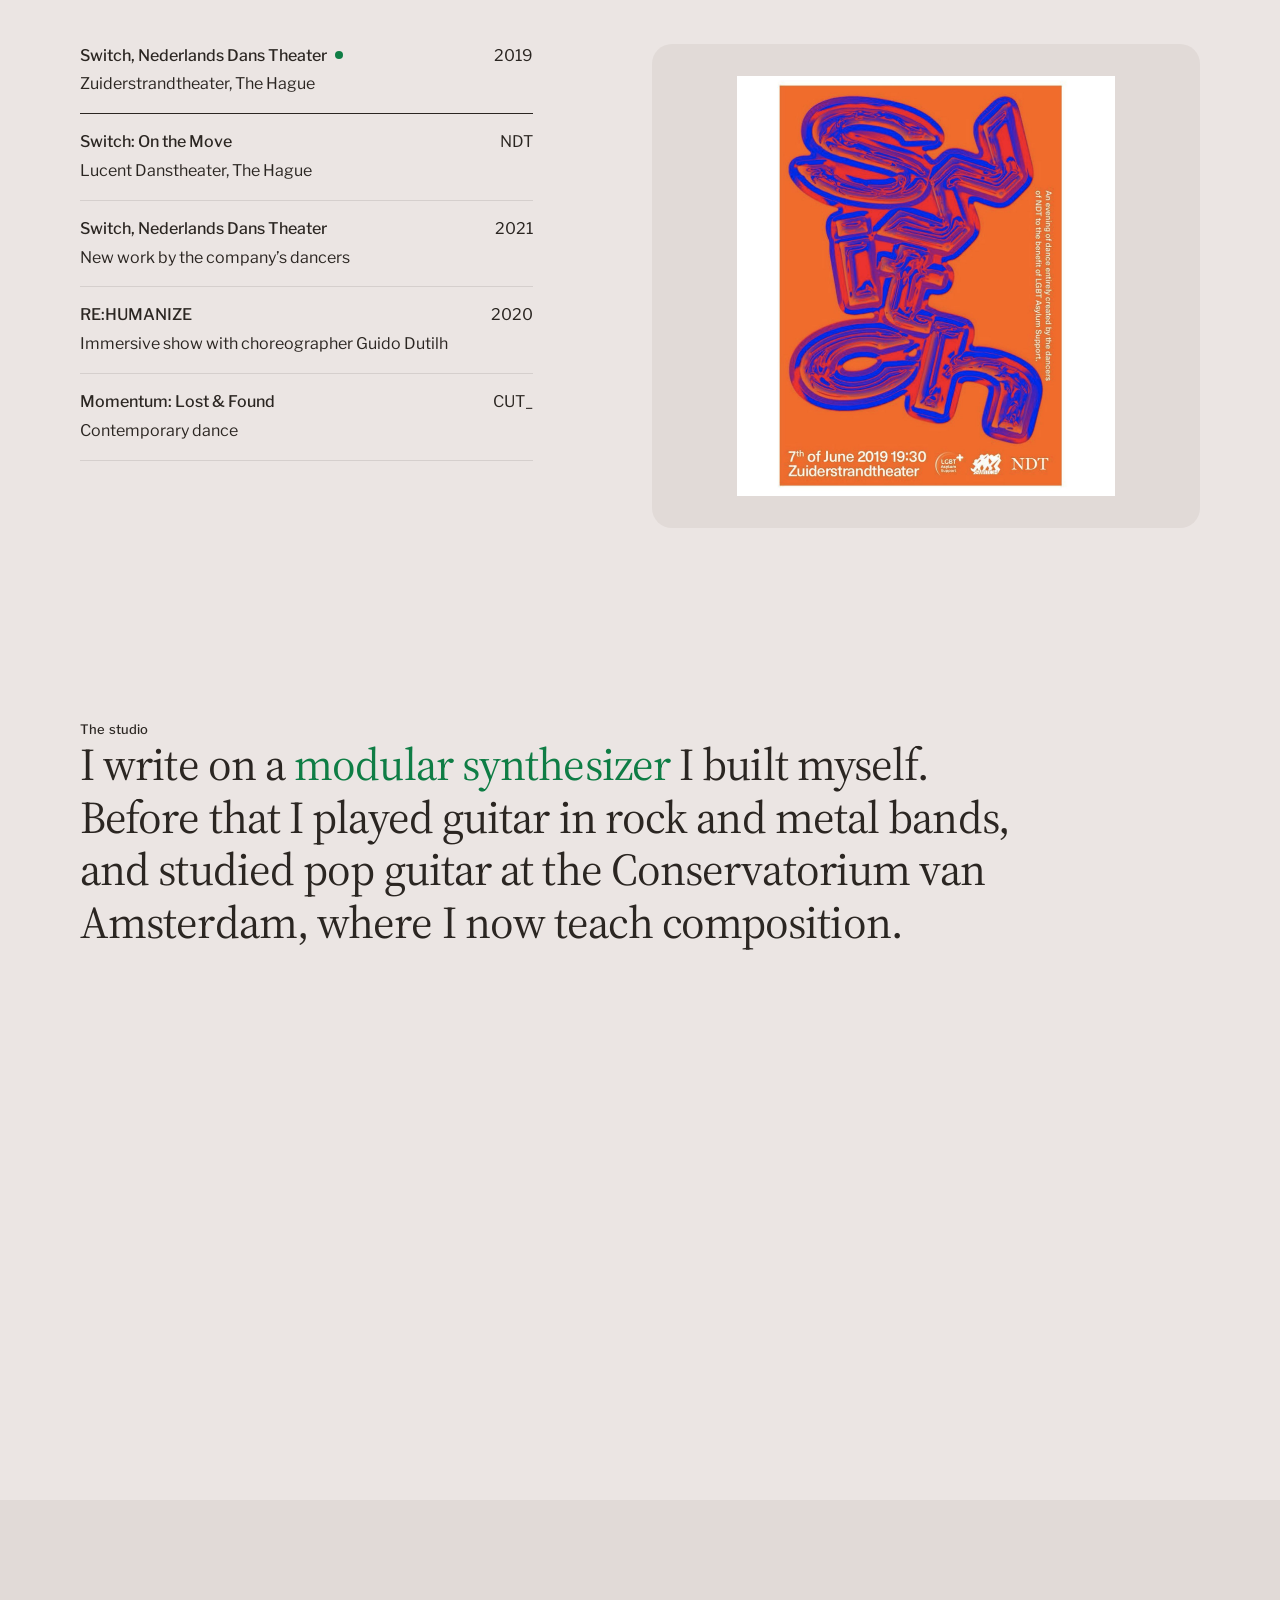
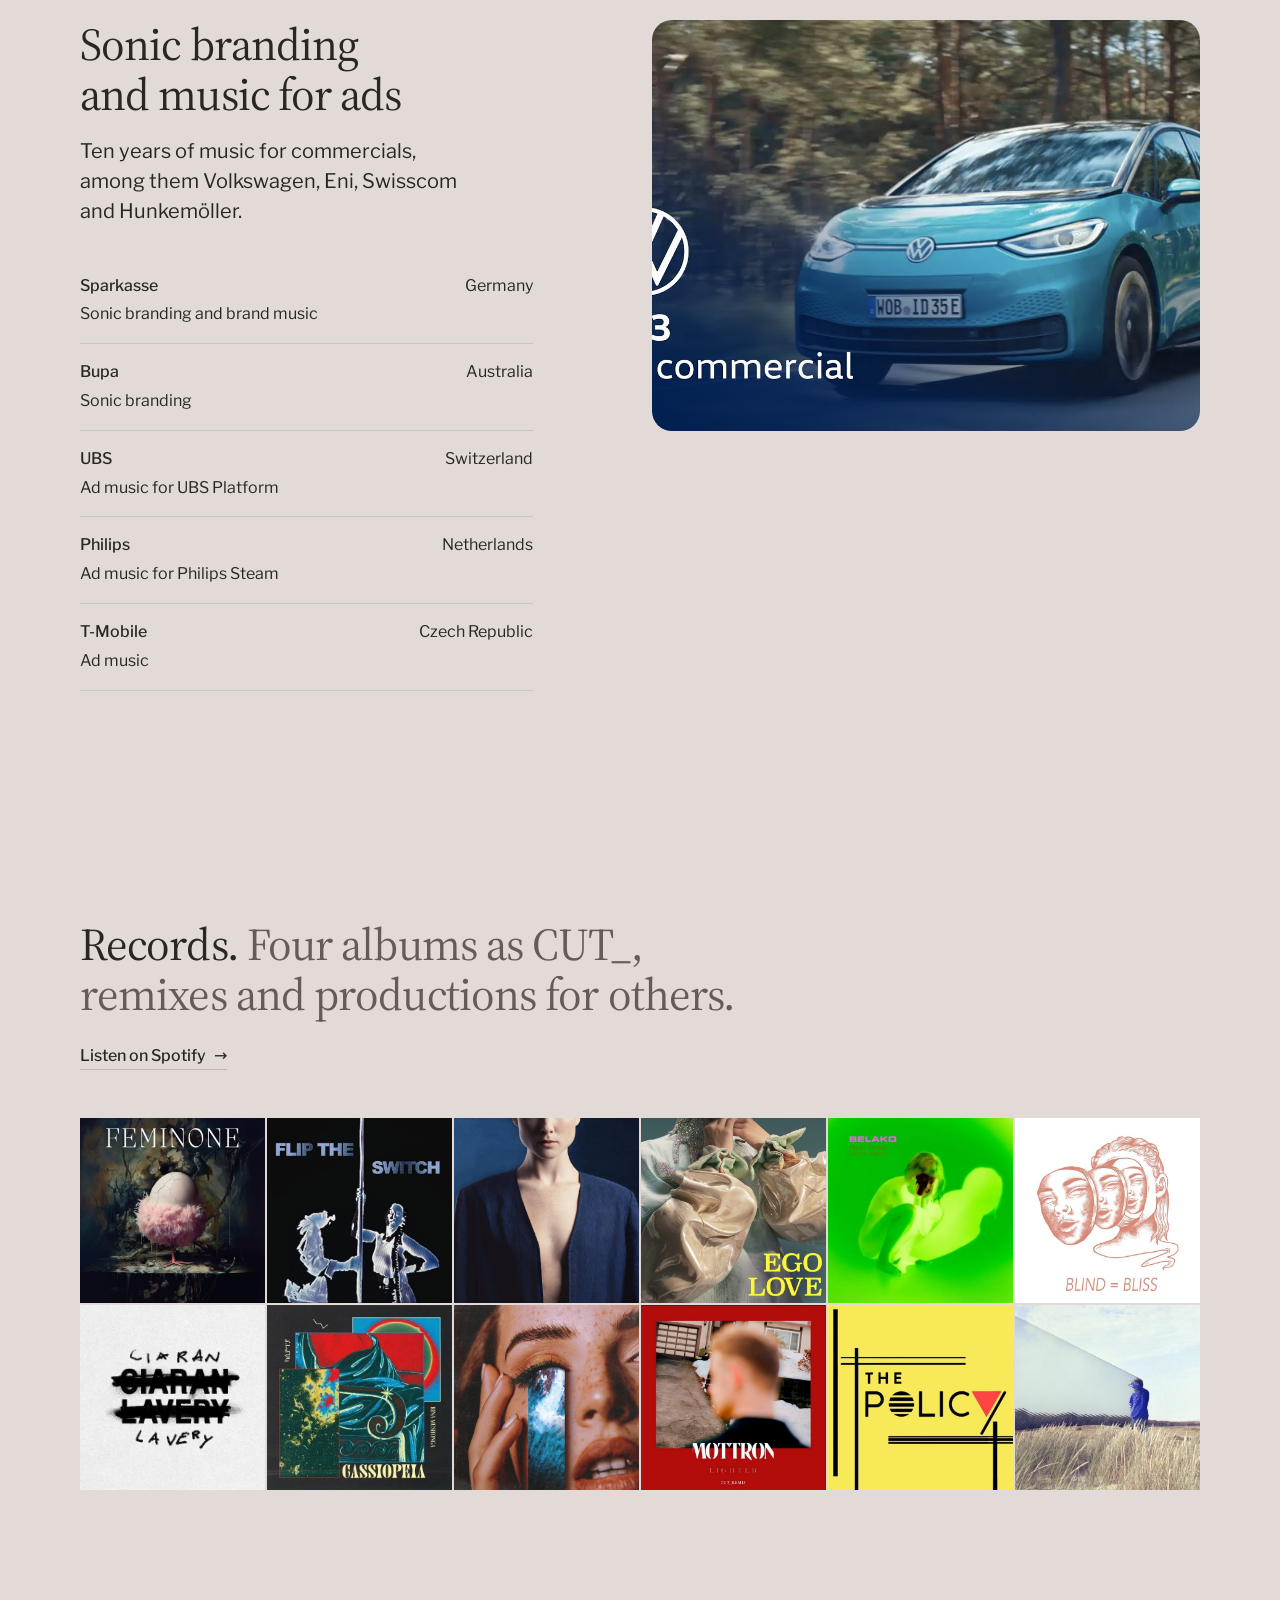
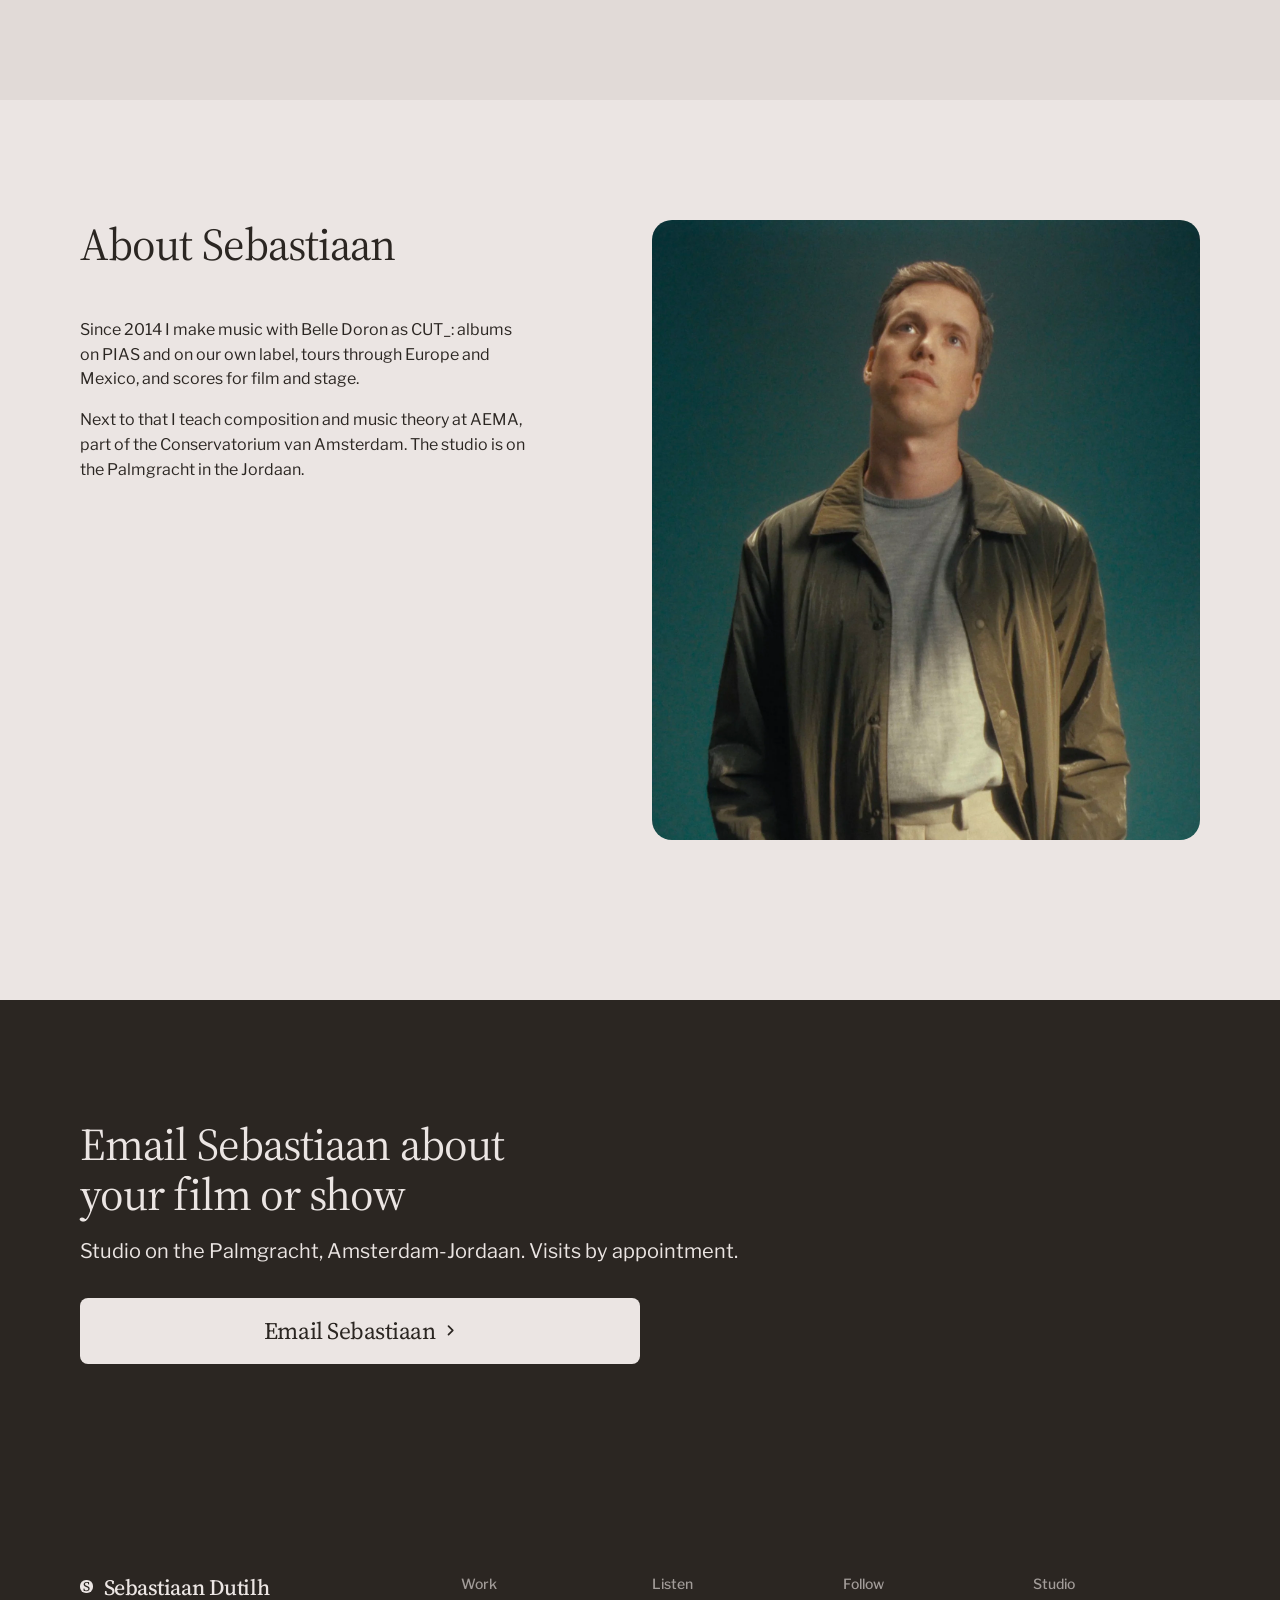
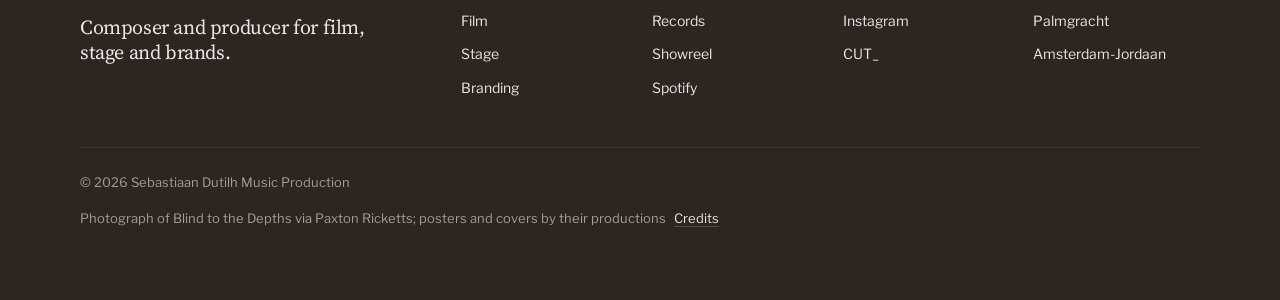
==== commit 7bc2f548: "Nieuw ontwerp (taste-skill): eerste versie" ====
--- a/index.html
+++ b/index.html
@@ -1,106 +1,328 @@
-<!DOCTYPE html>
-<html lang="en">
+<!doctype html>
+<html lang="en" data-type="service" data-radius="soft" data-buttons="solid" data-motion>
 <head>
-  <meta charset="utf-8">
-  <meta name="viewport" content="width=device-width, initial-scale=1">
-  <title>Sebastiaan Dutilh | Composer & Producer for Film, Stage and Screen</title>
-  <meta name="description" content="Sebastiaan Dutilh: composer, producer and sound designer from Amsterdam. Scores for film, contemporary dance and theatre, music for commercials, and one half of CUT_ (Out of Touch, 80M+ streams, Netflix's Élite).">
-  <link rel="canonical" href="https://sdmp.studio/">
-  <meta property="og:type" content="website">
-  <meta property="og:title" content="Sebastiaan Dutilh | Composer & Producer">
-  <meta property="og:description" content="Music for film, stage and screen. Amsterdam.">
-  <meta property="og:url" content="https://sdmp.studio/">
-  <meta property="og:image" content="https://sdmp.studio/img/hero-studio.jpg">
-  <meta name="theme-color" content="#0e0606">
-  <link rel="preconnect" href="https://fonts.googleapis.com">
-  <link rel="preconnect" href="https://fonts.gstatic.com" crossorigin>
-  <link href="https://fonts.googleapis.com/css2?family=Barlow+Condensed:wght@300;400;500&family=Source+Code+Pro:wght@400;500&display=swap" rel="stylesheet">
-  <link rel="stylesheet" href="css/style.css">
-  <script type="application/ld+json">
-  {"@context":"https://schema.org","@type":"Person","name":"Sebastiaan Dutilh","jobTitle":"Composer, Music Producer, Sound Designer","url":"https://sdmp.studio/","address":{"@type":"PostalAddress","addressLocality":"Amsterdam","addressCountry":"NL"},"memberOf":{"@type":"MusicGroup","name":"CUT_","url":"http://cutunderscore.com/"},"sameAs":["https://instagram.com/insebtion_","https://open.spotify.com/playlist/26kbtVySStQBaPMdtXrE3F"]}
-  </script>
+<meta charset="utf-8">
+<meta name="viewport" content="width=device-width, initial-scale=1, viewport-fit=cover">
+<title>Sebastiaan Dutilh: film and stage composer in Amsterdam</title>
+<meta name="description" content="Original scores for film, dance and theatre, written with Belle Doron, and sonic branding for brands like Sparkasse and Bupa.">
+<meta property="og:type" content="website">
+<meta property="og:title" content="Sebastiaan Dutilh: film and stage composer in Amsterdam">
+<meta property="og:description" content="Scores for film, dance and theatre, and sonic branding, from a studio in the Jordaan.">
+<meta property="og:image" content="share.jpg">
+<meta name="twitter:card" content="summary_large_image">
+<link rel="icon" href="favicon.svg" type="image/svg+xml">
+<meta name="theme-color" content="#ebe5e3">
+<!-- <link rel="canonical" href="https://sdmp.studio/"> once the domain points here -->
+<meta name="site-kind" content="other">
+<meta name="page-type" content="service">
+<link rel="preconnect" href="https://fonts.googleapis.com">
+<link rel="preconnect" href="https://fonts.gstatic.com" crossorigin>
+<link href="https://fonts.googleapis.com/css2?family=Source+Serif+4:opsz,wght@8..60,400..700&family=Libre+Franklin:wght@400..600&display=swap" rel="stylesheet">
+<link rel="stylesheet" href="assets/system.css">
+<link rel="stylesheet" href="assets/ui/cards.css">
+<link rel="stylesheet" href="assets/motion/motion.css">
+<link rel="stylesheet" href="assets/backgrounds/backgrounds.css">
+<link rel="stylesheet" href="assets/layout/layout.css">
+<link rel="stylesheet" href="assets/icons/icon.css">
+<style>
+:root {
+  --p-bg: #ebe5e3; --p-surface: #e1dad7; --p-ink: #2b2622; --p-muted: #655c58;
+  --p-accent: #0f7d45; --p-accent-ink: #ffffff; --p-action: #0f7d45; --p-action-ink: #ffffff;
+  --p-inv-bg: #2b2622; --p-inv-surface: #36312d; --p-inv-ink: #ebe5e3; --p-inv-muted: #a29c99;
+  --p-inv-accent: #ebe5e3; --p-inv-accent-ink: #2b2622; --p-inv-action: #ebe5e3; --p-inv-action-ink: #2b2622;
+  --font-display: "Source Serif 4", Georgia, serif;
+  --font-text: "Libre Franklin", system-ui, sans-serif;
+  --display-weight: 400;
+  --display-tracking: -0.02em;
+  --display-tracking-xl: -0.026em;
+}
+</style>
+<!-- page CSS: only inside a visual -->
+<style>
+  #reel .reel__frame { position: relative; overflow: hidden; border-radius: var(--r-lg); background: #000; }
+  #reel .reel__poster, #reel .reel__poster > img, #reel .reel__frame > iframe { position: absolute; inset: 0; width: 100%; height: 100%; border: 0; object-fit: cover; }
+  #reel .reel__poster > img { transition: transform 600ms var(--ease); }
+  @media (hover: hover) and (pointer: fine) { #reel .reel__poster:hover > img { transform: scale(1.02); } }
+  @media (max-width: 1023px) { #reel .reel__frame { height: auto; aspect-ratio: 16 / 9; } }
+  @media (max-width: 639px) { #reel .reel__frame { aspect-ratio: 4 / 5; } }
+  #branding .branding__photo { display: block; aspect-ratio: 4 / 3; border-radius: var(--r-lg); overflow: hidden; }
+  #dance .dance__frame { background: var(--surface); }
+  #dance .dance__frame > .frame__img { object-fit: contain; padding: var(--s-6); }
+  @media (max-width: 1023px) { #dance .dance__frame { min-height: 0; height: auto; aspect-ratio: 4 / 5; margin-top: var(--s-7); } }
+  #records .wall { display: grid; grid-template-columns: repeat(6, minmax(0, 1fr)); gap: 2px; }
+  #records .wall a { display: block; aspect-ratio: 1 / 1; overflow: hidden; }
+  #records .wall img { width: 100%; height: 100%; object-fit: cover; transition: transform 600ms var(--ease); }
+  @media (hover: hover) and (pointer: fine) { #records .wall a:hover img { transform: scale(1.03); } }
+  @media (min-width: 640px) { #records .wall > a:nth-child(n+13) { display: none; } }
+  @media (max-width: 639px) { #records .wall { grid-template-columns: repeat(2, minmax(0, 1fr)); } }
+  #about .about__photo { position: relative; overflow: hidden; border-radius: var(--r-lg); height: min(620px, var(--ly-fit, 620px)); }
+  #about .about__photo > img { position: absolute; inset: 0; width: 100%; height: 100%; object-fit: cover; object-position: 50% 20%; }
+  @media (max-width: 1023px) { #about .about__photo { height: auto; aspect-ratio: 4 / 3; margin-top: var(--s-7); } }
+  @media (max-width: 639px) { #about .about__photo { aspect-ratio: 4 / 5; } }
+</style>
+<script>document.documentElement.classList.add('m-enter');setTimeout(()=>document.documentElement.classList.add('m-enter-done'),700)</script>
+<script src="assets/backgrounds/backgrounds.js"></script>
+<script>document.documentElement.classList.add('mo-js');setTimeout(()=>document.documentElement.classList.add('mo-safe'),2500)</script>
+<link rel="modulepreload" href="assets/moments/moments.js">
+<link rel="modulepreload" href="assets/moments/lib.js">
+<link rel="modulepreload" href="assets/moments/pinned-chapters/moment.js">
+<link rel="modulepreload" href="assets/moments/word-highlight/moment.js">
 </head>
 <body>
-  <header class="topbar" id="top">
-    <a class="brand" href="#home">Sebastiaan Dutilh<span>Music Production</span></a>
-    <button class="menu-toggle" aria-label="Menu" aria-expanded="false" aria-controls="nav"><span></span><span></span></button>
-    <nav id="nav">
-      <a href="#stage">Stage &amp; Dance</a>
-      <a href="#film">Film Scoring</a>
-      <a href="#discography">Discography</a>
-      <a href="#branding">Sonic Branding</a>
-      <a href="#about">About</a>
-      <a href="#contact">Contact</a>
+<!-- type: service
+     deal: hero split, nav nav-split, close close-type, footer footer-dark, rhythm surface-pairs, buttons solid, mark initial
+     palette rose-grey-green, type source-serif (Source Serif 4 / Libre Franklin), radius soft
+     moments: pinned-chapters in #stage (three live scores, one frame), word-highlight in #studio (the statement) -->
+
+<header class="nav nav--split">
+  <div class="wrap nav__bar">
+    <a class="skip-link" href="#top">Skip to content</a>
+    <nav class="nav__links" aria-label="Main">
+      <div class="nav__item"><a class="nav__link" href="#film">Film</a></div>
+      <div class="nav__item"><a class="nav__link" href="#stage">Stage</a></div>
+      <div class="nav__item"><a class="nav__link" href="#branding">Branding</a></div>
+      <div class="nav__item"><a class="nav__link" href="#records">Records</a></div>
     </nav>
-  </header>
-
-  <main>
-    <section id="home" class="hero">
-      <div class="hero-bg" role="img" aria-label="Modular synthesizer setup in the studio"></div>
-      <div class="hero-inner">
-        <h1 data-bind="name"></h1>
-        <p class="tagline" data-bind="tagline"></p>
-        <p class="motto" data-bind="motto"></p>
-        <div class="socials" data-socials></div>
-      </div>
-      <a class="scroll-cue" href="#reel" aria-label="Scroll down"></a>
-    </section>
-
-    <section id="reel" class="reel">
-      <div class="reel-video" data-reel></div>
-      <div class="proof" data-proof></div>
-      <a class="button" href="#contact">Making a film? Let’s talk</a>
-    </section>
-    <section id="stage" class="section">
-      <p class="kicker">Dance, theatre &amp; live</p>
-      <h2>Stage &amp; Dance</h2>
-      <div data-stage-featured></div>
-      <div class="cards" data-list="stage"></div>
-    </section>
-    <section id="film" class="section">
-      <p class="kicker">Score &amp; sync for film and TV</p>
-      <h2>Film Scoring</h2>
-      <p class="lead" data-film-intro></p>
-      <div class="cards" data-list="film"></div>
-      <a class="button" href="#contact" data-film-cta></a>
-    </section>
-    <section id="discography" class="section">
-      <p class="kicker">Written, produced &amp; mixed</p>
-      <h2>Discography</h2>
-      <div class="featured-releases" data-featured></div>
-      <div class="covers" data-list="discography"></div>
-      <a class="button" data-bind-href="spotify" target="_blank" rel="noopener">Full discography on Spotify</a>
-    </section>
-    <section id="branding" class="section">
-      <p class="kicker">Commercials, brand music &amp; audio identities</p>
-      <h2>Bespoke Music &amp; Sonic Branding</h2>
-      <p class="clients" data-clients></p>
-      <ul class="credits" data-credits></ul>
-      <div class="video-grid" data-list="commercials"></div>
-    </section>
-
-    <section id="about" class="section">
-      <h2>About</h2>
-      <div class="about">
-        <img class="portrait" alt="Portrait of Sebastiaan Dutilh" loading="lazy" data-portrait>
-        <div class="about-text" data-about></div>
-      </div>
-    </section>
-
-    <section id="contact" class="section contact">
-      <h2>Contact</h2>
-      <p class="lead">For projects, collaborations or just to talk synths.</p>
-      <button class="button mail-btn" data-mail>Send me an email</button>
-      <address data-address></address>
-      <div class="socials" data-socials></div>
-    </section>
-  </main>
-
-  <footer><span>&copy; <span data-year></span> Sebastiaan Dutilh Music Production</span><a href="#top">Back to top</a></footer>
-
-  <dialog class="lightbox" aria-label="Image"><img alt=""><button aria-label="Close">&times;</button></dialog>
-
-  <script src="js/content.js"></script>
-  <script src="js/main.js"></script>
+    <a class="nav__logo" href="#top"><span class="mark mark--initial" aria-hidden="true">S</span>Sebastiaan Dutilh</a>
+    <div class="nav__actions">
+      <a class="btn btn--primary" href="#contact" data-mail>Email Sebastiaan</a>
+    </div>
+    <button class="nav__toggle" type="button" aria-expanded="false" aria-label="Menu">
+      <svg width="18" height="18" viewBox="0 0 18 18" aria-hidden="true"><path d="M2 5h14M2 13h14" stroke="currentColor" stroke-width="1.6" stroke-linecap="round"/></svg>
+    </button>
+  </div>
+</header>
+
+<main id="top">
+  <section class="hero hero--split" data-enter aria-labelledby="hero-h">
+    <div class="wrap"><div class="hero-text grid hero__grid">
+      <div class="hero__text span-5">
+        <h1 id="hero-h">Film and stage composer in Amsterdam</h1>
+        <p class="hero__lead">Original scores for film, dance and theatre, written with Belle Doron, and sonic branding for Sparkasse and Bupa. Our song Out of Touch has passed 80 million streams.</p>
+        <div class="btn-row">
+          <a class="btn btn--primary" href="#contact" data-mail>Email Sebastiaan<svg class="m-arrow" viewBox="0 0 12 12" aria-hidden="true"><path class="m-arrow__stem" d="M1 6h8"/><path class="m-arrow__head" d="M4.5 2.5 8 6l-3.5 3.5"/></svg></a>
+          <a class="btn btn--secondary" href="#reel">Watch the showreel</a>
+        </div>
+      </div>
+      <div class="hero__media span-6 start-7">
+        <img src="img/hero-studio.jpg" alt="Hands on a modular synthesizer in the studio, under orange and green light" style="--ly-pos: 55% 50%" fetchpriority="high" data-source="client" data-subject="the studio">
+        <div class="ly-float">
+          <div class="ly-float__row"><span>New album</span><span>2026</span></div>
+          <div class="ly-float__title">FEMINONE by CUT_</div>
+        </div>
+      </div>
+    </div></div>
+  </section>
+
+  <section class="section" id="reel" aria-labelledby="reel-h">
+    <div class="wrap">
+      <div class="section-head section-head--row">
+        <h2 id="reel-h">Showreel. <span class="muted">Film, stage and brand work in one cut.</span></h2>
+        <a class="btn btn--secondary" href="https://youtu.be/a45DMk4CSk4" data-yt-play>Play the showreel</a>
+      </div>
+      <figure class="reel__frame fit-screen" data-yt="a45DMk4CSk4">
+        <a class="reel__poster" href="https://youtu.be/a45DMk4CSk4" data-yt-play aria-label="Play the showreel"><img src="img/yt-showreel.jpg" alt="A dancer on a dark stage in front of a gold curtain, the first frame of the showreel" loading="lazy" data-source="client" data-subject="showreel"></a>
+      </figure>
+    </div>
+  </section>
+
+  <section class="section" id="film" aria-labelledby="film-h">
+    <div class="wrap">
+      <div class="section-head">
+        <h2 id="film-h">Scores and songs for film and series</h2>
+        <p>With Belle Doron I write original scores for documentary and short film, Stay by Youp Kruysdijk among them. Our songs as CUT_ are licensed to series like The L Word.</p>
+      </div>
+      <div class="grid">
+        <a class="tile span-4" href="https://youtu.be/p9Z8tX6YI3w">
+          <div class="tile__media"><img src="img/film-de-wilde-stad.jpg" alt="Poster of De Wilde Stad: a falcon over the canals of Amsterdam" loading="lazy" style="object-position: 50% 12%" data-source="client" data-subject="film poster"></div>
+          <div class="tile__head"><h3>De Wilde Stad</h3></div>
+          <p class="tile__facts">Original score for a nature documentary, 2020</p>
+        </a>
+        <a class="tile span-4" href="https://youtu.be/9NQh9ovnDe0">
+          <div class="tile__media"><img src="img/film-elite.jpg" alt="Poster of the Netflix series Élite" loading="lazy" style="object-position: 50% 30%" data-source="client" data-subject="series poster"></div>
+          <div class="tile__head"><h3>Élite, Netflix</h3></div>
+          <p class="tile__facts">Out of Touch in seasons 2 and 3, 2019</p>
+        </a>
+        <div class="tile span-4">
+          <div class="tile__media"><img src="img/film-anne-plus.jpg" alt="Poster of the series Anne+: two young women on a bike in Amsterdam" loading="lazy" style="object-position: 50% 15%" data-source="client" data-subject="series poster"></div>
+          <div class="tile__head"><h3>Anne+</h3></div>
+          <p class="tile__facts">Songs by CUT_ in seasons 1 and 2, 2018 and 2020</p>
+        </div>
+      </div>
+    </div>
+  </section>
+
+  <section class="section" id="stage" style="--h: 2" data-moment="pinned-chapters" aria-labelledby="stage-h">
+    <div class="wrap mo-pc__grid">
+      <div class="mo-pc__text">
+        <h2 id="stage-h">Live scores for dance and theatre</h2>
+        <ol class="mo-pc__steps">
+          <li class="mo-pc__step">
+            <h3>The Witch’s Mark, 2025</h3>
+            <p>A 1.5-hour score for Belle and The Beats, played live: a witch trial told in music, dance and shibari.</p>
+            <figure class="mo-pc__visual"><img src="img/rel-dancing-with-the-devil.jpg" alt="A woman in a red cloak and a dancer hanging from a pole in a subway car" width="1200" height="1200" style="object-position: 50% 45%"></figure>
+          </li>
+          <li class="mo-pc__step">
+            <h3>Blind to the Depths, 2023</h3>
+            <p>A full-length dance piece by Paxton Ricketts and Madoka Kariya, premiered at Sadler’s Wells in London.</p>
+            <figure class="mo-pc__visual"><img src="img/stage-blind-to-the-depths.jpg" alt="Two dancers on the floor of a dark stage" width="1500" height="1000"></figure>
+          </li>
+          <li class="mo-pc__step">
+            <h3>The Ritual, 2024</h3>
+            <p>A CUT_ show with scent, taste and touch, made for audiences with a disability. 15 shows, Sziget among them.</p>
+            <figure class="mo-pc__visual"><img src="img/stage-the-ritual.jpg" alt="Belle Doron singing on stage in a silver costume" width="1600" height="1066" style="object-position: 29% 30%"></figure>
+          </li>
+        </ol>
+      </div>
+      <div class="mo-pc__visuals frame"></div>
+    </div>
+  </section>
+
+  <section class="section" id="dance" style="--hm: 2" aria-labelledby="dance-h">
+    <div class="wrap">
+      <div class="section-head">
+        <h2 id="dance-h">Music for Nederlands Dans Theater and others</h2>
+        <p>New pieces by NDT dancers in The Hague, and shows where the dancers and the music react to each other live.</p>
+      </div>
+      <div class="grid grid--top fill" data-peek>
+        <ul class="rows span-5">
+          <li data-peek-to="switch19" tabindex="0"><span class="rows__name">Switch, Nederlands Dans Theater</span><p>Zuiderstrandtheater, The Hague</p><span class="rows__value">2019</span></li>
+          <li data-peek-to="move" tabindex="0"><span class="rows__name">Switch: On the Move</span><p>Lucent Danstheater, The Hague</p><span class="rows__value">NDT</span></li>
+          <li data-peek-to="switch21" tabindex="0"><span class="rows__name">Switch, Nederlands Dans Theater</span><p>New work by the company’s dancers</p><span class="rows__value">2021</span></li>
+          <li data-peek-to="rehumanize" tabindex="0"><span class="rows__name">RE:HUMANIZE</span><p>Immersive show with choreographer Guido Dutilh</p><span class="rows__value">2020</span></li>
+          <li data-peek-to="momentum" tabindex="0"><span class="rows__name">Momentum: Lost &amp; Found</span><p>Contemporary dance</p><span class="rows__value">CUT_</span></li>
+        </ul>
+        <div class="frame frame--photo frame--fill span-6 start-7 dance__frame">
+          <img class="frame__img" data-peek-for="switch19" src="img/dance-switch-2019.jpg" alt="Orange poster for Switch with the title in blue tubes" data-source="client" data-subject="dance poster">
+          <img class="frame__img" data-peek-for="move" src="img/dance-switch-on-the-move.jpg" alt="Poster for Switch: On the Move, a dancer under a pale cloth" hidden data-source="client" data-subject="dance poster">
+          <img class="frame__img" data-peek-for="switch21" src="img/dance-switch-2021.jpg" alt="Poster for Switch 2021 in green, blue and red" hidden data-source="client" data-subject="dance poster">
+          <img class="frame__img" data-peek-for="rehumanize" src="img/dance-rehumanize.jpg" alt="Grey poster for RE:HUMANIZE with a mirrored figure" hidden data-source="client" data-subject="dance poster">
+          <img class="frame__img" data-peek-for="momentum" src="img/dance-momentum.jpg" alt="Poster for Momentum: Lost and Found, dancers in red and blue light" hidden data-source="client" data-subject="dance poster">
+        </div>
+      </div>
+    </div>
+  </section>
+
+  <section class="section statement" id="studio" data-moment="word-highlight" aria-label="The studio">
+    <div class="wrap">
+      <p class="t-label">The studio</p>
+      <p class="mo-wh__text">I write on a <strong>modular synthesizer</strong> I built myself. Before that I played guitar in rock and metal bands, and studied pop guitar at the Conservatorium van Amsterdam, where I now teach composition.</p>
+    </div>
+  </section>
+
+  <section class="section ground-surface" id="branding" aria-labelledby="branding-h">
+    <div class="wrap grid grid--top">
+      <div class="span-5">
+        <div class="section-head">
+          <h2 id="branding-h">Sonic branding and music for ads</h2>
+          <p>Ten years of music for commercials, among them Volkswagen, Eni, Swisscom and Hunkemöller.</p>
+        </div>
+        <ul class="rows">
+          <li><span class="rows__name">Sparkasse</span><p>Sonic branding and brand music</p><span class="rows__value">Germany</span></li>
+          <li><span class="rows__name">Bupa</span><p>Sonic branding</p><span class="rows__value">Australia</span></li>
+          <li><span class="rows__name">UBS</span><p>Ad music for UBS Platform</p><span class="rows__value">Switzerland</span></li>
+          <li><span class="rows__name">Philips</span><p>Ad music for Philips Steam</p><span class="rows__value">Netherlands</span></li>
+          <li><span class="rows__name">T-Mobile</span><p>Ad music</p><span class="rows__value">Czech Republic</span></li>
+        </ul>
+      </div>
+      <div class="span-6 start-7">
+        <a class="frame frame--photo branding__photo" href="https://youtu.be/y-o_vdX8XnA" aria-label="Watch the Volkswagen ID.3 ad on YouTube"><img class="frame__img" src="img/yt-vw-id3.jpg" alt="A blue Volkswagen ID.3 on a forest road, from the ad" loading="lazy" data-source="client" data-subject="ad still"></a>
+      </div>
+    </div>
+  </section>
+
+  <section class="section ground-surface" id="records" style="--hm: 2" aria-labelledby="records-h">
+    <div class="wrap">
+      <div class="section-head section-head--row">
+        <h2 id="records-h">Records. <span class="muted">Four albums as CUT_, remixes and productions for others.</span></h2>
+        <a class="link" href="https://open.spotify.com/playlist/26kbtVySStQBaPMdtXrE3F">Listen on Spotify</a>
+      </div>
+      <div class="wall">
+        <a href="https://open.spotify.com/album/61LrLjkMhsASNnqVBgwVIO" aria-label="FEMINONE by CUT_, 2026, on Spotify"><img src="img/covers/rel-feminone.jpg" alt="Cover of FEMINONE by CUT_" loading="lazy"></a>
+        <a href="https://open.spotify.com/album/2rOTzM0jRcR5OzJ8dtAFrM" aria-label="Flip The Switch by CUT_, 2024, on Spotify"><img src="img/covers/rel-flip-the-switch.jpg" alt="Cover of Flip The Switch by CUT_" loading="lazy"></a>
+        <a href="https://open.spotify.com/track/3DgjbN7e2gppallutVbat6" aria-label="Out of Touch by CUT_, 2019, on Spotify"><img src="img/covers/rel-small-group-of-individuals.jpg" alt="Cover of A Small Group of Individuals by CUT_" loading="lazy"></a>
+        <a href="https://open.spotify.com/album/5Txm8EeujDX4mcaBtA4ZLJ" aria-label="Egolove by CUT_ on Spotify"><img src="img/covers/rel-egolove.jpg" alt="Cover of Egolove by CUT_" loading="lazy"></a>
+        <a href="https://open.spotify.com/track/0wPCRE762KtctiDsE3CdgO" aria-label="Belako, Sirene, CUT_ remix, on Spotify"><img src="img/covers/rel-belako-sirene.jpg" alt="Cover of Sirene by Belako" loading="lazy"></a>
+        <a href="https://open.spotify.com/album/1TtLXuYCUTwrfvi9t4KmJg" aria-label="Blind = Bliss EP by CUT_ on Spotify"><img src="img/covers/rel-blind-bliss.jpg" alt="Cover of Blind = Bliss by CUT_" loading="lazy"></a>
+        <a href="https://open.spotify.com/track/5BsIrgVz9luIhJffCLkXfc" aria-label="Ciaran Lavery, Count to Ten, CUT_ remix, on Spotify"><img src="img/covers/rel-ciaran-lavery.jpg" alt="Cover of Count to Ten by Ciaran Lavery" loading="lazy"></a>
+        <a href="https://open.spotify.com/track/50MJKQk7ysuXS4HWsSxJZk" aria-label="Rina Mushonga, Cassiopeia, on Spotify"><img src="img/covers/rel-cassiopeia.jpg" alt="Cover of Cassiopeia by Rina Mushonga" loading="lazy"></a>
+        <a href="https://open.spotify.com/track/2FKmnn5Q9Q8JU9MqtsvF5d" aria-label="Cry by CUT_ on Spotify"><img src="img/covers/rel-cry.jpg" alt="Cover of Cry by CUT_" loading="lazy"></a>
+        <a href="https://open.spotify.com/track/1ya1BicSyHG19QTST4wTPC" aria-label="Mottron, Lighter, CUT_ remix, on Spotify"><img src="img/covers/rel-mottron-lighter.jpg" alt="Cover of Lighter by Mottron" loading="lazy"></a>
+        <a href="https://open.spotify.com/track/1CcudNqbdSAj5HbpXooL2c" aria-label="Breathe, The Policy remix, on Spotify"><img src="img/covers/rel-the-policy.jpg" alt="Cover of Breathe, The Policy remix" loading="lazy"></a>
+        <a href="https://open.spotify.com/track/2xo9qUS6eVIwOEssGvm4DJ" aria-label="Electrify by CUT_ on Spotify"><img src="img/covers/rel-electrify.jpg" alt="Cover of Electrify by CUT_" loading="lazy"></a>
+        <a href="https://open.spotify.com/track/7bCHztWRqcJbz4KbpRjOwb" aria-label="Undertow by CUT_ on Spotify"><img src="img/covers/rel-undertow.jpg" alt="Cover of Undertow by CUT_" loading="lazy"></a>
+        <a href="https://open.spotify.com/track/2jo0lt1pFPWzVpYR3hLSeD" aria-label="Tune In Tune Out by CUT_ on Spotify"><img src="img/covers/rel-tune-in-tune-out.jpg" alt="Cover of Tune In Tune Out by CUT_" loading="lazy"></a>
+      </div>
+    </div>
+  </section>
+
+  <section class="section" id="about" aria-labelledby="about-h">
+    <div class="wrap grid grid--top">
+      <div class="span-5">
+        <div class="section-head">
+          <h2 id="about-h">About Sebastiaan</h2>
+        </div>
+        <div class="stack-4 measure">
+          <p>Since 2014 I make music with Belle Doron as CUT_: albums on PIAS and on our own label, tours through Europe and Mexico, and scores for film and stage.</p>
+          <p>Next to that I teach composition and music theory at AEMA, part of the Conservatorium van Amsterdam. The studio is on the Palmgracht in the Jordaan.</p>
+        </div>
+      </div>
+      <div class="span-6 start-7">
+        <div class="about__photo"><img src="img/portrait.jpg" alt="Sebastiaan Dutilh in a green jacket against a dark teal wall" loading="lazy" data-source="client" data-subject="portrait"></div>
+      </div>
+    </div>
+  </section>
+</main>
+
+<footer class="footer closing footer--dark ground-inverse" id="contact" aria-labelledby="close-h">
+  <div class="wrap">
+    <div class="closing__cta close--type">
+      <div class="section-head">
+        <h2 id="close-h">Email Sebastiaan about your film or show</h2>
+        <p>Studio on the Palmgracht, Amsterdam-Jordaan. Visits by appointment.</p>
+      </div>
+      <a class="btn btn--primary btn--xl" href="#contact" data-mail>Email Sebastiaan<svg class="m-arrow" viewBox="0 0 12 12" aria-hidden="true"><path class="m-arrow__stem" d="M1 6h8"/><path class="m-arrow__head" d="M4.5 2.5 8 6l-3.5 3.5"/></svg></a>
+    </div>
+    <div class="closing__links">
+      <div class="grid">
+        <div class="span-4 stack-4">
+          <a class="nav__logo" href="#top"><span class="mark mark--initial" aria-hidden="true">S</span>Sebastiaan Dutilh</a>
+          <p class="footer__lede">Composer and producer for film, stage and brands.</p>
+        </div>
+        <div class="span-2 footer__col"><h3>Work</h3><ul><li><a href="#film">Film</a></li><li><a href="#stage">Stage</a></li><li><a href="#branding">Branding</a></li></ul></div>
+        <div class="span-2 footer__col"><h3>Listen</h3><ul><li><a href="#records">Records</a></li><li><a href="#reel">Showreel</a></li><li><a href="https://open.spotify.com/playlist/26kbtVySStQBaPMdtXrE3F">Spotify</a></li></ul></div>
+        <div class="span-2 footer__col"><h3>Follow</h3><ul><li><a href="https://instagram.com/insebtion_">Instagram</a></li><li><a href="http://cutunderscore.com/">CUT_</a></li></ul></div>
+        <div class="span-2 footer__col"><h3>Studio</h3><ul><li>Palmgracht</li><li>Amsterdam-Jordaan</li></ul></div>
+      </div>
+      <div class="footer__legal">
+        <span>&copy; 2026 Sebastiaan Dutilh Music Production</span>
+        <details class="credits"><summary>Photograph of Blind to the Depths via Paxton Ricketts; posters and covers by their productions</summary><p>The Blind to the Depths photograph comes from paxtonricketts.com. Film posters, dance posters and record covers belong to their productions and labels.</p></details>
+      </div>
+    </div>
+  </div>
+</footer>
+
+<nav class="actionbar" aria-label="Quick actions">
+  <a class="btn btn--primary" href="#contact" data-mail>Email Sebastiaan</a>
+</nav>
+
+<script>
+  // the address is put together only on a click, so it is never in the page for spam bots
+  document.querySelectorAll('[data-mail]').forEach(el => el.addEventListener('click', e => {
+    e.preventDefault(); location.href = 'mailto:' + ['sebastiaandutilh', 'gmail.com'].join('@');
+  }));
+  // the showreel plays in its frame on a click (youtube-nocookie), the link still works without script
+  document.querySelectorAll('[data-yt-play]').forEach(a => a.addEventListener('click', e => {
+    e.preventDefault();
+    const fig = document.querySelector('[data-yt]');
+    const f = document.createElement('iframe');
+    f.src = 'https://www.youtube-nocookie.com/embed/' + fig.dataset.yt + '?autoplay=1&rel=0';
+    f.title = 'Showreel'; f.allow = 'autoplay; encrypted-media; picture-in-picture'; f.allowFullscreen = true;
+    fig.replaceChildren(f);
+  }));
+</script>
+<script type="module" src="assets/system.js"></script>
+<script type="module" src="assets/motion/motion.js"></script>
+<script type="module" src="assets/layout/layout.js"></script>
 </body>
 </html>
--- a/assets/system.css
+++ b/assets/system.css
@@ -0,0 +1,1328 @@
+/*
+  taste-skill system.css - the one system for the page. Link it first, then assets/ui/cards.css (the
+  feature card, its panel and the fragment placements), then set the palette (--p-*), the fonts and
+  the radius set on :root in the page (node scripts/start.mjs prints that block).
+  Do not add a second grid, spacing scale, type scale, radius scale, button or card style.
+*/
+
+/* ---------------------------------------------------------------- tokens */
+:root {
+  /* palette (hex only; fx.js reads --bg --surface --ink --muted --accent --accent-ink) */
+  --p-bg: #ffffff;
+  --p-surface: #f4f4f4;
+  --p-ink: #111111;
+  --p-muted: #6b6b6b;
+  --p-accent: #1a4be0;
+  --p-accent-ink: #ffffff;
+  --p-action: #1a4be0;      /* buttons, links, focus: the accent, or the ink when the accent is too pale */
+  --p-action-ink: #ffffff;
+  --p-inv-bg: #111111;
+  --p-inv-surface: #1c1c1c;
+  --p-inv-ink: #f4f4f4;
+  --p-inv-muted: #a3a3a3;
+  --p-inv-accent: #ffffff;
+  --p-inv-accent-ink: #111111;
+  --p-inv-action: #ffffff;
+  --p-inv-action-ink: #111111;
+  /* the lit ground behind UI and in the closing band (references/cards.md), one per page, tech pages only
+     (none on kind other, which is flat): <html data-ground="sand|sky|sage|painting">. system.js gives it to every ground
+     that holds UI, on light and dark pages alike; --hue on one panel changes only its accent */
+  --ground-bg: #d9ccb7; --ground-surface: #e9e0d2; --ground-ink: #2a2622; --ground-muted: #5a534a; --ground-accent: #a8794a;
+
+  /* fonts */
+  --font-display: system-ui, -apple-system, "Segoe UI", sans-serif;
+  --font-text: system-ui, -apple-system, "Segoe UI", sans-serif;
+  --font-mono: ui-monospace, "SFMono-Regular", Menlo, Consolas, monospace;
+  --display-weight: 400;    /* headlines 400; 500 on a tech page (software, gaming, hardware) */
+  --display-tracking: -0.025em;
+
+  /* the page rhythm (references/layout-v4.md): one section per screen. The header is fixed and
+     --nav tall; every section is padded --padt above and --padb (plus the phone action bar, --bar)
+     below, and is exactly one or two screens tall (--h: 1 or 2; --hm on a phone). The hero's words
+     start --hgap under the header and its content ends --hpadb above the fold. */
+  --nav: 72px;
+  --padt: 120px;
+  --padb: 72px;
+  --hgap: 48px;
+  --hpadb: 64px;
+  --bar: 0px;
+  /* grid: one .wrap (alias .container) for the header, every section and the footer, the same
+     --gut on both sides: 1280 wide at x 80-1360 at 1440, 342 at x 24-366 at 390 */
+  --container: 1280px;
+  --gut: 80px;
+  --pad: var(--gut);
+  --gutter: 24px;
+
+  /* spacing: 4/8 scale */
+  --s-1: 4px;  --s-2: 8px;  --s-3: 12px; --s-4: 16px; --s-5: 24px;
+  --s-6: 32px; --s-7: 48px; --s-8: 64px; --s-9: 96px; --s-10: 128px;
+  --section: 40px;      /* only a .section outside main (the kit's demo pages); every main > section and
+                           footer.closing take --padt and --padb */
+  --section-band: 56px; /* the same for an older footer outside footer.closing */
+  --head-gap: 48px;     /* the one heading-to-content gap, 32 on a phone (layout.css reads it as --ly-head-gap) */
+  --card-pad: 16px;     /* card padding (cards.css sets its own for cards with a panel) */
+  --card-gap: 16px;     /* gap between cards */
+
+  /* type scale (the only sizes on the page) */
+  --t-label: 13px;
+  --t-small: 14px;
+  --t-body: 16px;
+  --t-lead: 18px;
+  --t-card: 18px;
+  --t-h3: 24px;
+  /* straight lines from the phone size at 390 to the desktop size at 1440 (system.md's table) */
+  --t-h2: clamp(30px, 1.72vw + 23.3px, 48px);
+  --t-h1: clamp(38px, 3.24vw + 25.4px, 72px);
+  /* a big number stays a step under the h2 (VI-11): 38 at 1440, 28 at 390, so it never reads as a
+     section heading; a stats row and a price set their own, smaller still */
+  --t-stat: clamp(28px, .952vw + 24.29px, 38px);
+
+  /* radius: one scale (soft by default; data-radius on <html> switches it) */
+  --r-sm: 8px;  --r-md: 12px; --r-lg: 20px; --r-btn: 8px;
+
+  /* controls (fixed here; a page never adds its own) */
+  --btn-h: 44px;
+  --btn-h-sm: 36px;
+  --nav-h: var(--nav);  /* the older name, kept for the kit's files */
+  --icon: 16px;         /* small icons: socials, menu chevrons, mono brand marks */
+
+  /* motion: the one UI ease-out (motion.css --m-ease and ui/base.css --u-ease read it; references/motion.md) */
+  --ease: cubic-bezier(.2, .8, .2, 1);
+  --dur: 180ms;
+}
+html[data-radius="sharp"] { --r-sm: 4px; --r-md: 6px;  --r-lg: 8px;  --r-btn: 4px; }
+html[data-radius="soft"]  { --r-sm: 8px; --r-md: 12px; --r-lg: 20px; --r-btn: 8px; }
+html[data-radius="round"] { --r-sm: 10px; --r-md: 16px; --r-lg: 24px; --r-btn: 999px; }
+/* the four lit grounds (references/cards.md); sand is the default above. painting goes with
+   painterly-landscape (x.ai's daylight sky over olive hills) */
+html[data-ground="sky"]      { --ground-bg: #c6d3df; --ground-surface: #d6e0e9; --ground-ink: #25303a; --ground-muted: #4d5964; --ground-accent: #3f6a92; }
+html[data-ground="sage"]     { --ground-bg: #cdd6c6; --ground-surface: #dce3d6; --ground-ink: #262d24; --ground-muted: #535b51; --ground-accent: #6c8e63; }
+html[data-ground="painting"] { --ground-bg: #79a8d6; --ground-surface: #a6c4e2; --ground-ink: #16212c; --ground-muted: #273949; --ground-accent: #9c9b3c; }
+/* cards.css takes its card and panel radii from this scale */
+html[data-radius] .card { --c-r: var(--r-lg); }
+html[data-radius] .panel { --p-r: var(--r-md); }
+
+/* a phone: the header 56, the sections padded 96 / 48, the hero's words 40 under the header and its
+   content ending 24 above the fold, 24 at both sides, 12 between columns */
+@media (max-width: 639px) {
+  :root { --nav: 56px; --padt: 96px; --padb: 48px; --hgap: 40px; --hpadb: 24px; --gut: 24px; --gutter: 12px; --card-gap: 12px; --head-gap: 32px; }
+}
+@media (min-width: 640px) {
+  :root { --gut: 48px; --section: 48px; --section-band: 72px; --card-pad: 24px; }
+}
+@media (min-width: 1024px) {
+  :root { --gut: 80px; --section: 56px; --section-band: 96px; --card-gap: 24px;
+          --t-lead: 20px; --t-card: 20px; --t-h3: 28px; }
+  /* a place (and a local service): the 1200 column at x 120-1320 */
+  html[data-type="place"] { --gut: 120px; --container: 1200px; }
+}
+/* a place (VI-06, ST-96, PH-23): its own smaller type (h1 48/53 and 32/37, h2 32/40 and 24/30, titles
+   and the sub-line 20 and 18), the Recipe 3 hero's gap under its photograph (40, 24 on a phone),
+   square photographs and cards and 2px buttons, whatever data-radius and data-buttons say */
+:root[data-type="place"] {
+  --hgap: 40px;
+  --t-h1: clamp(32px, 1.524vw + 26.06px, 48px);
+  --t-h2: clamp(24px, .762vw + 21px, 32px);
+  --t-h3: clamp(20px, .381vw + 18.51px, 24px);
+  --r-sm: 2px; --r-md: 0px; --r-lg: 0px; --r-btn: 2px;
+}
+:root[data-type="place"] :is(h1, .t-h1) { line-height: 1.104; }
+:root[data-type="place"] :is(h2, .t-h2) { line-height: 1.25; }
+@media (max-width: 639px) {
+  :root[data-type="place"] { --hgap: 24px; }
+  :root[data-type="place"] :is(h1, .t-h1) { line-height: 1.156; }
+}
+
+/* ---------------------------------------------------------------- grounds (at most three) */
+:root, .ground-base {
+  --bg: var(--p-bg); --surface: var(--p-surface); --ink: var(--p-ink); --muted: var(--p-muted);
+  --accent: var(--p-accent); --accent-ink: var(--p-accent-ink); --card: var(--p-surface);
+  --action: var(--p-action); --action-ink: var(--p-action-ink);
+}
+.ground-surface {
+  --bg: var(--p-surface); --surface: var(--p-bg); --ink: var(--p-ink); --muted: var(--p-muted);
+  --accent: var(--p-accent); --accent-ink: var(--p-accent-ink); --card: var(--p-bg);
+  --action: var(--p-action); --action-ink: var(--p-action-ink);
+}
+.ground-inverse {
+  --bg: var(--p-inv-bg); --surface: var(--p-inv-surface); --ink: var(--p-inv-ink); --muted: var(--p-inv-muted);
+  --accent: var(--p-inv-accent); --accent-ink: var(--p-inv-accent-ink); --card: var(--p-inv-surface);
+  --action: var(--p-inv-action); --action-ink: var(--p-inv-action-ink);
+}
+:root, .ground-base, .ground-surface, .ground-inverse {
+  --line: color-mix(in oklab, var(--ink) 11%, transparent);
+  --line-strong: color-mix(in oklab, var(--ink) 20%, transparent);
+  /* effects (fx.js) and UI fragments (assets/ui) take the colours of the ground they sit on */
+  --fx-bg: var(--bg); --fx-surface: var(--surface); --fx-ink: var(--ink); --fx-muted: var(--muted);
+  --fx-accent: var(--accent); --fx-accent-ink: var(--accent-ink);
+  --ui-font: var(--font-text); --ui-mono: var(--font-mono); --ui-radius: var(--r-md);
+}
+.ground-base, .ground-surface, .ground-inverse { background: var(--bg); color: var(--ink); }
+
+/* ---------------------------------------------------------------- base */
+*, *::before, *::after { box-sizing: border-box; }
+/* an anchor lands on the section's top (the judge's frame): the fixed header covers --nav of its --padt */
+html { -webkit-text-size-adjust: 100%; scroll-padding-top: 0; scroll-behavior: auto; margin: 0; }
+body {
+  margin: 0; background: var(--bg); color: var(--ink);
+  font: 400 var(--t-body)/1.55 var(--font-text);
+  -webkit-font-smoothing: antialiased; text-rendering: optimizeLegibility; overflow-x: clip;
+}
+img, svg, video, canvas { display: block; max-width: 100%; }
+/* hidden means hidden, also on an img the line above makes a block (a menu tab's photograph, a peek photograph) */
+[hidden] { display: none !important; }
+img, video { height: auto; }
+a { color: inherit; text-decoration: none; }
+button { font: inherit; color: inherit; }
+h1, h2, h3, h4, p, ul, ol, figure, blockquote { margin: 0; }
+ul, ol { padding: 0; list-style: none; }
+h1, h2, h3, h4 {
+  font-family: var(--font-display); font-weight: var(--display-weight);
+  letter-spacing: var(--display-tracking); text-wrap: balance; overflow-wrap: break-word;
+  /* a long word (a German compound at 390) breaks at a syllable with a hyphen, in the language of <html lang>;
+     only words of 10 letters or more, 4 at least on each side, so a short English heading never breaks */
+  hyphens: auto; -webkit-hyphens: auto; hyphenate-limit-chars: 10 4 4;
+}
+h1, .t-h1 { font-size: var(--t-h1); line-height: 1.04; }
+h2, .t-h2 { font-size: var(--t-h2); line-height: 1.1; }
+h3, .t-h3 { font-size: var(--t-h3); line-height: 1.2; }
+h4, .t-card { font-family: var(--font-text); font-weight: 500; font-size: var(--t-card); line-height: 1.3; letter-spacing: -0.01em; }
+p { text-wrap: pretty; }
+.t-lead  { font-size: var(--t-lead); line-height: 1.5; }
+.t-body  { font-size: var(--t-body); line-height: 1.55; }
+.t-small { font-size: var(--t-small); line-height: 1.5; }
+.t-label { font-size: var(--t-label); font-weight: 500; line-height: 1.4; letter-spacing: 0.01em; }
+.t-stat  { font-family: var(--font-display); font-weight: var(--display-weight); font-size: var(--t-stat);
+           line-height: 1; letter-spacing: var(--display-tracking); font-variant-numeric: tabular-nums; }
+.muted { color: var(--muted); }
+.mono  { font-family: var(--font-mono); }
+.measure { max-width: 62ch; }
+:focus-visible { outline: 2px solid var(--action); outline-offset: 2px; border-radius: 2px; }
+::selection { background: color-mix(in oklab, var(--accent) 30%, transparent); }
+
+/* ---------------------------------------------------------------- grid */
+.wrap, .container { width: min(100% - 2 * var(--gut), var(--container)); margin-inline: auto; padding-inline: 0; }
+.grid { display: grid; grid-template-columns: repeat(12, minmax(0, 1fr)); column-gap: var(--gutter); row-gap: var(--card-gap); }
+.grid > * { min-width: 0; grid-column: 1 / -1; }
+.section { padding-block: var(--section); }
+
+/* ---------------------------------------------------------------- one section per screen
+   The page is a stack of screens. Framed at scrollY = k x the screen height, a shot shows exactly one
+   section: the hero alone on the first screen, every other section (and footer.closing, the close and
+   the footer in one) exactly one or two screens tall, its h2 first, --padt under its top. Heights
+   and padding do it: no pinning, snapping or script.
+     <section class="section" id=".." style="--h: 2">     (2 screens; --hm sets a phone's count alone)
+       <div class="wrap"> the h2 first, then the content </div>     (the one in-flow child)
+     </section>
+   A layer (a full-bleed photograph or ground behind the words) is an <img class="layer" aria-hidden="true">
+   beside the .wrap. Content must fit: one screen holds 708px of content at 1440x900 (900 - 120 - 72),
+   two hold 1,608 (the second screen's part starts --padt under its top with .g2). From 640 to 1279 a
+   section keeps at least its screens and grows past them rather than overlap the next. */
+main > :is(section, .section), footer.closing {
+  position: relative; box-sizing: border-box;
+  height: calc(var(--h, 1) * 100vh); height: calc(var(--h, 1) * 100svh);
+  padding: var(--padt) 0 calc(var(--padb) + var(--bar));
+}
+main > :is(section, .section) > :is(.wrap, .container), footer.closing > .wrap { position: relative; z-index: 1; height: 100%; }
+main > :is(section, .section) > :is(.wrap, .container):not(.grid) { display: flex; flex-direction: column; }
+/* a .wrap that is the section's grid too (class="wrap grid"): its rows start at the top */
+main > :is(section, .section) > :is(.wrap, .container).grid { align-content: start; }
+/* .fill: the block that takes what the screen leaves under the heading (a photograph, a frame) */
+main > :is(section, .section) > .wrap > .fill { flex: 1 1 0; min-height: 0; }
+/* two screens as two groups: row 1 the h2 and the first group, row 2 the rest (no second h2), starting
+   --padt under the second screen's top, so the second shot looks like any other section */
+main > :is(section, .section).g2, footer.closing.g2 { --h: 2; }
+main > :is(section, .section).g2 > :is(.wrap, .container), footer.closing.g2 > .wrap { display: grid; grid-template-rows: minmax(0, 1fr) minmax(0, 1fr); row-gap: calc(var(--padt) + var(--padb) + var(--bar)); }
+main > :is(section, .section).g2 > :is(.wrap, .container) > *, footer.closing.g2 > .wrap > * { min-height: 0; align-self: start; }
+main > :is(section, .section).g2 > :is(.wrap, .container) > :is(.group, .fill) { align-self: stretch; }
+/* a group: one screen's part of a .g2 section (its h2 and first rows, or the rest) */
+.group { display: flex; flex-direction: column; min-height: 0; }
+/* each screen's card row runs down to that screen's foot (the cards stretch, their panels grow), so
+   the second screen of a .g2 is never a short row over an empty ground; both rows end on the same line */
+@media (min-width: 1024px) {
+  main > :is(section, .section).g2 > .wrap > .grid:last-child,
+  main > :is(section, .section).g2 > .wrap > .group > .grid:last-child { align-self: stretch; flex: 1 1 auto; min-height: 0; }
+}
+.group > .fill { flex: 1 1 0; min-height: 0; }
+@media (min-width: 640px) and (max-width: 1279px) {
+  main > :is(section, .section):not(.hero, .section--hero), footer.closing {
+    height: auto; min-height: calc(var(--h, 1) * 100vh); min-height: calc(var(--h, 1) * 100svh);
+  }
+  /* the section is a column and its .wrap takes all of it, so a .fill (a photograph, a frame) still
+     grows to the section's foot (a min-height percentage would not resolve, leaving it at its least) */
+  /* :where() keeps it at no weight, so a page's own phone- or tablet-only hiding (section.desk-only { display: none }) wins */
+  :where(main > :is(section, .section):not(.hero, .section--hero), footer.closing) { display: flex; flex-direction: column; }
+  main > :is(section, .section):not(.hero, .section--hero) > :is(.wrap, .container), footer.closing > .wrap { flex: 1 0 auto; height: auto; min-height: 0; }
+}
+/* a phone: lvh (the screen with its bars hidden) for every section but the hero; --hm when stacking
+   makes the content taller than the desktop count */
+@media (max-width: 639px) {
+  /* at least its screens, never less: content a screen cannot hold makes the section taller (the rhythm
+     check then asks for --hm: 2 or less content); a fixed height would lay its last rows over the next
+     section, the fault the phone shots showed most (a list under the closing heading and its button) */
+  main > :is(section, .section):not(.hero, .section--hero), footer.closing {
+    height: auto; min-height: calc(var(--hm, var(--h, 1)) * 100vh); min-height: calc(var(--hm, var(--h, 1)) * 100lvh);
+  }
+  /* one grid row at least the screens tall that grows with the .wrap's content: the .wrap is stretched to
+     it, so its .fill and its two groups still share a definite height */
+  /* (at no weight, as on the tablet: a page's own section.desk-only { display: none } still hides it) */
+  :where(main > :is(section, .section):not(.hero, .section--hero):has(> :is(.wrap, .container)), footer.closing) {
+    display: grid; grid-template-columns: minmax(0, 1fr); grid-template-rows: 1fr; grid-auto-rows: auto;
+  }
+  main > :is(section, .section):not(.hero, .section--hero) > :is(.wrap, .container), footer.closing > .wrap { height: auto; }
+  main > :is(section, .section).g2m, footer.closing.g2m { --hm: 2; }
+  main > :is(section, .section).g2m > :is(.wrap, .container), footer.closing.g2m > .wrap { display: grid; grid-template-rows: minmax(0, 1fr) minmax(0, 1fr); row-gap: calc(var(--padt) + var(--padb) + var(--bar)); }
+  /* stacked in one, the two groups keep the open cards' 32px, so the first group's last panel never meets
+     the next card's title */
+  main > :is(section, .section).g2:not(.g2m) > :is(.wrap, .container) { display: flex; row-gap: var(--s-6); }
+  /* what the two screens leave goes around the second group, so it opens below the header, not on the fold */
+  main > :is(section, .section).g2:not(.g2m) > :is(.wrap, .container) > :last-child { margin-block: auto; }
+  main > :is(section, .section).g2:not(.g2m) > :is(.wrap, .container) > * { align-self: stretch; }
+}
+/* a layer: the photograph or ground of a whole section, under its words, edge to edge */
+main > :is(section, .section) > :is(img, video, canvas, picture).layer,
+footer.closing > :is(img, video, canvas, picture).layer {
+  position: absolute; inset: 0; z-index: 0; width: 100%; height: 100%; max-width: none; object-fit: cover; object-position: var(--pos, 50% 50%);
+}
+main > :is(section, .section) > picture.layer > img { width: 100%; height: 100%; object-fit: cover; }
+
+/* the hero: exactly the first screen, the fixed header over its top. Its words start --hgap under the
+   header (--photo adds a full-bleed photograph's height above them on a place); its content ends
+   --hpadb above the fold, and nothing of the next section shows, at 1440, 1024, 820 and 390.
+     <section class="hero hero--<type>"><div class="wrap"><div class="hero-text"> .. </div>[one strip]</div></section>
+   .hero-text holds the whole composition (the words, and the picture or window beside or under them);
+   one docked strip (logos, three facts) may follow it, at most 96px, desktop only. */
+main > :is(.hero, .section--hero) {
+  height: 100vh; height: 100svh; min-height: 0;
+  padding: calc(var(--nav) + var(--photo, 0px) + var(--hgap)) 0 calc(var(--hpadb) + var(--bar));
+}
+:is(.hero, .section--hero) > .wrap { height: 100%; display: grid; grid-template-rows: minmax(0, 1fr) auto; row-gap: var(--s-7); }
+:is(.hero, .section--hero) > .wrap > .hero-text { min-height: 0; }
+/* a phone: the hero is at least the first screen and grows when a short phone (320x640) cannot hold its
+   words, buttons and picture, so nothing of it lies over the next section or under the header */
+@media (max-width: 639px) {
+  main > :is(.hero, .section--hero) { height: auto; min-height: 100vh; min-height: 100svh; }
+  main > :is(.hero, .section--hero):has(> :is(.wrap, .container)) { display: grid; grid-template-columns: minmax(0, 1fr); grid-template-rows: 1fr; grid-auto-rows: auto; }
+  main > :is(.hero, .section--hero) > :is(.wrap, .container) { height: auto; }
+}
+:is(.hero, .section--hero) > .wrap > .hero-strip { grid-row: 2; max-height: 96px; }
+@media (max-width: 639px) { :is(.hero, .section--hero) > .wrap > .hero-strip { display: none; } }
+.section--hero .section-head { max-width: 860px; }
+/* the starter's own hero (hero-split): the words on span-5 top-aligned, the picture on span-6 start-7
+   as tall as the hero's content box (at most 716 at 1440x900); a phone stacks words, then the picture
+   in what is left */
+.hero-text.hero-split { height: 100%; align-items: stretch; }
+.hero-split > .hero-copy { align-self: start; }
+.hero-split > .hero-visual { position: relative; min-height: 0; height: 100%; }
+@media (max-width: 1023px) {
+  .hero-text.hero-split { display: flex; flex-direction: column; gap: var(--s-6); }
+  .hero-split > .hero-visual { flex: 1 1 0; min-height: 200px; height: auto; }
+}
+.hero-copy > * + * { margin-top: var(--s-5); }
+/* the h1 first in the words' column: its capitals start on the picture's top line, not the line box's
+   (the leading above the capitals would put the words about 12px under the photograph's top) */
+.hero-copy > h1:first-child { text-box: trim-start cap alphabetic; }
+.hero-copy > .btn-row { margin-top: var(--s-6); }
+/* three short facts at the foot of the words' column, on the picture's bottom line (no dead space
+   under the buttons): <dl class="hero-facts"><div><dt>..</dt><dd>..</dd></div> x3</dl> */
+@media (min-width: 1024px) {
+  .hero-split > .hero-copy { height: 100%; display: flex; flex-direction: column; }
+  .hero-split > .hero-copy > .hero-facts { margin-top: auto; }
+}
+.hero-facts { display: grid; grid-template-columns: repeat(3, minmax(0, 1fr)); gap: var(--s-5) var(--gutter); margin: 0; }
+.hero-facts > div { display: grid; gap: var(--s-1); align-content: start; }
+.hero-facts dt { font-size: var(--t-small); color: var(--muted); }
+.hero-facts dd { margin: 0; font-weight: 500; }
+@media (max-width: 1023px) { .hero-facts { display: none; } }
+/* a notice line above the h1 (changed hours, a delivery cut-off): one line with a number, static,
+   starting on the left line like the h1 under it */
+.hero-notice { font-size: var(--t-small); font-weight: 500; color: var(--ink); }
+.hero-notice b, .hero-notice strong { font-weight: 500; color: var(--accent); }
+.hero-copy > .hero-notice + h1 { margin-top: var(--s-5); }
+
+/* a phone: open tiles from a row of three or four (rooms, goods, beans) go two-up, an odd last one
+   across the row, so a row of three fits one 844px screen (stacked one under another they need two) */
+@media (max-width: 639px) {
+  .grid > .tile:is(.span-3, .span-4) { grid-column: auto / span 6; }
+  .grid > .tile:is(.span-3, .span-4):nth-child(odd of .tile):nth-last-child(1 of .tile) { grid-column: 1 / -1; }
+  .grid > .tile:is(.span-3, .span-4) .tile__head { flex-wrap: wrap; gap: 0 var(--s-2); }
+}
+/* a phone: open cards (words on the ground, the panel under them) stacked one under another keep 32px
+   between a panel's foot and the next card's title, so a title never reads as the panel's caption */
+@media (max-width: 639px) { .grid:has(> .card--open) { row-gap: var(--s-6); } }
+/* a phone stacks a two-screen section's four open tiles into its two screens: their panels take 180px (a wide
+   crop), so the h2 and the first two tiles of two lines each end on the first screen and the four inside both,
+   not a third of a screen past. A page that sets its group's own --p-h (#features .panel) sets its phone value
+   too, as the starter does */
+@media (max-width: 639px) { main > :is(section, .section).g2 .card--open > .panel { --p-h: 180px; } }
+/* spans: desktop >= 1024. Tablet 640-1023: text cards on span-3 and span-6 go two-up; cards with a
+   panel (a visual needs the width; the one exception is a span-6 pair, below)
+   and everything else (split text and visuals, span-4 cards, span-5/7/8 blocks) take the full row, so a split stacks and no row is left half empty. Phone < 640: one column. */
+@media (min-width: 640px) and (max-width: 1023px) {
+  .grid > .card.span-3:not(:has(> .panel)), .grid > .card.span-6:not(:has(> .panel)) { grid-column: auto / span 6; }
+  /* the one exception with a panel: a 2x2 (or a pair) of span-6 cards stays two-up from 720px (a panel
+     of about 310px and more, wide enough for a kit fragment), so four cards take one or two screens
+     at 768-820 instead of a card per row (four stacked panels run past two screens). Split cards and
+     every other span keep the full row. Under 720 a card per row. */
+  @media (min-width: 720px) {
+    .grid > .card.span-6:has(> .panel):not(.card--split) { grid-column: auto / span 6; }
+    .grid > .card.span-6:has(> .panel):not(.card--split):nth-child(odd of .card.span-6):nth-last-child(1 of .card.span-6) { grid-column: 1 / -1; }
+  }
+  /* open tiles (rooms, models, people, a photo pair) go two-up; an odd last one takes the row */
+  .grid > .tile:is(.span-3, .span-4, .span-6) { grid-column: auto / span 6; }
+  .grid > .tile:is(.span-3, .span-4, .span-6):nth-child(odd of .tile):nth-last-child(1 of .tile) { grid-column: 1 / -1; }
+}
+@media (min-width: 1024px) {
+  .span-2  { grid-column: auto / span 2; }
+  .span-3  { grid-column: auto / span 3; }
+  .span-4  { grid-column: auto / span 4; }
+  .span-5  { grid-column: auto / span 5; }
+  .span-6  { grid-column: auto / span 6; }
+  .span-7  { grid-column: auto / span 7; }
+  .span-8  { grid-column: auto / span 8; }
+  .span-9  { grid-column: auto / span 9; }
+  .span-10 { grid-column: auto / span 10; }
+  .span-12 { grid-column: auto / span 12; }
+  .start-1 { grid-column-start: 1; } .start-2 { grid-column-start: 2; } .start-3 { grid-column-start: 3; }
+  .start-5 { grid-column-start: 5; } .start-6 { grid-column-start: 6; } .start-7 { grid-column-start: 7; }
+  .start-4 { grid-column-start: 4; } .start-8 { grid-column-start: 8; } .start-9 { grid-column-start: 9; }
+  .start-10 { grid-column-start: 10; }
+  /* a split is top-aligned: the words' first line and the picture's top on one line (never centred
+     against each other, never mirrored: text left, the visual right, on every split of the page) */
+  .grid--middle, .grid--top { align-items: start; }
+}
+/* card rows: every card in a row the same height (a plain .grid stretches them) */
+.grid:is(.grid--middle, .grid--top) > .card { align-self: stretch; }
+/* 1024-1279: a span-4 card's panel would be about 220px wide, too narrow for real UI. Cards with a
+   panel on span-4 go two-up, a span-8 one takes the row, and an odd last one takes the row too
+   (steps, proof row: two, then one wide; bento: the wide card, then the four small ones two by two) */
+@media (min-width: 1024px) and (max-width: 1279px) {
+  .grid > .card.span-4:has(> .panel) { grid-column: auto / span 6; }
+  .grid > .card.span-8:has(> .panel),
+  .grid > .card.span-4:has(> .panel):nth-child(odd of .card.span-4):nth-last-child(1 of .card.span-4) { grid-column: 1 / -1; }
+}
+
+/* ---------------------------------------------------------------- section heading */
+.section-head { max-width: 760px; margin-bottom: var(--head-gap); display: grid; gap: var(--s-4); }
+/* every heading starts on the left line (a centred head among left ones reads as a mistake): the
+   old centred head is left-aligned too */
+.section-head--center { text-align: left; justify-items: start; }
+/* a head row: the h2 (and its line) left, one link or the section's button at the right line */
+.section-head--split { max-width: none; display: flex; align-items: end; justify-content: space-between; gap: var(--s-5); flex-wrap: wrap; }
+.section-head--split > div { display: grid; gap: var(--s-4); max-width: 760px; }
+.section-head p { color: var(--ink); font-size: var(--t-lead); line-height: 1.5; max-width: 60ch; }
+.section-head--row { max-width: none; display: flex; align-items: end; justify-content: space-between; gap: var(--s-5); flex-wrap: wrap; }
+.section-head--row > div { display: grid; gap: var(--s-4); max-width: 760px; }
+/* the hero row (hero-product, hero-cycle): the h1 and its line left, the buttons right, across 1280 */
+.section--hero .section-head--row { max-width: none; }
+
+/* ---------------------------------------------------------------- buttons (one pair, a dealt look)
+   One pair a page, .btn--primary and .btn--secondary, in the look dealt with the page (sections.md)
+   and set once on <html data-buttons>; the markup never changes:
+     solid  filled primary, outlined secondary, the radius scale (Figma; the default)
+     pill   pills, a chevron after the primary's label, a tinted secondary (x.ai)
+     tonal  the radius scale, a tinted secondary with no outline (Linear, Vercel)
+     arrow  an arrow after the primary's label; the secondary is a text link with an arrow (Stripe)
+     block  near-square corners, 48px tall; the secondary is an underlined text link (shops, hotels) */
+.btn {
+  display: inline-flex; align-items: center; justify-content: center; gap: var(--s-2);
+  height: var(--btn-h); padding: 0 var(--s-5); border-radius: var(--r-btn); border: 1px solid transparent;
+  font: 500 var(--t-body)/1 var(--font-text); letter-spacing: 0; white-space: nowrap; cursor: pointer;
+  transition: background-color var(--dur) var(--ease), color var(--dur) var(--ease), border-color var(--dur) var(--ease), text-decoration-color var(--dur) var(--ease);
+}
+.btn--primary { background: var(--action); color: var(--action-ink); }
+.btn--primary:hover { background: color-mix(in oklab, var(--action) 86%, var(--ink)); }
+/* an inverted primary (the action is the ground's ink: a brand band, a lit ground): its hover steps toward the ground, as the filled one steps toward the ink */
+.ground-brand .btn--primary:hover { background: color-mix(in oklab, var(--action) 88%, var(--bg)); }
+/* the ground's own colour with a clear border: never grey on grey, readable on an effect too */
+.btn--secondary { background: var(--bg); color: var(--ink); border-color: var(--line-strong); }
+.btn--secondary:hover { background: color-mix(in oklab, var(--bg) 94%, var(--ink)); border-color: color-mix(in oklab, var(--ink) 35%, transparent); }
+.btn--sm { height: var(--btn-h-sm); padding: 0 var(--s-4); font-size: var(--t-small); }
+html[data-buttons="pill"] { --r-btn: 999px; }
+html[data-buttons="block"] { --r-btn: 2px; --btn-h: 48px; }
+html:is([data-buttons="pill"], [data-buttons="tonal"]) .btn--secondary { background: color-mix(in oklab, var(--ink) 8%, var(--bg)); border-color: transparent; }
+html:is([data-buttons="pill"], [data-buttons="tonal"]) .btn--secondary:hover { background: color-mix(in oklab, var(--ink) 14%, var(--bg)); border-color: transparent; }
+/* arrow and block: the secondary is a text link at the button's height (no box: one button look) */
+html:is([data-buttons="arrow"], [data-buttons="block"]) .btn--secondary {
+  background: none; border-color: transparent; padding-inline: var(--s-2);
+  text-decoration: underline; text-underline-offset: 4px; text-decoration-color: var(--line-strong);   /* the .link look */
+}
+html:is([data-buttons="arrow"], [data-buttons="block"]) .btn--secondary:hover { background: none; border-color: transparent; text-decoration-color: currentColor; }
+/* the glyph after a label: a chevron (pill) or an arrow (arrow), drawn so every font shows the same */
+html[data-buttons="pill"] .btn--primary::after,
+html[data-buttons="arrow"] :is(.btn--primary, .btn--secondary)::after {
+  content: ""; flex: none; width: 12px; height: 12px; margin-right: -2px; background: currentColor;
+  -webkit-mask: var(--btn-glyph) center / contain no-repeat; mask: var(--btn-glyph) center / contain no-repeat;
+  transition: transform var(--dur) var(--ease);
+}
+html[data-buttons="pill"] { --btn-glyph: url("data:image/svg+xml,%3Csvg xmlns='http://www.w3.org/2000/svg' viewBox='0 0 12 12'%3E%3Cpath d='M4.5 2.5 8 6l-3.5 3.5' fill='none' stroke='black' stroke-width='1.6' stroke-linecap='round' stroke-linejoin='round'/%3E%3C/svg%3E"); }
+html[data-buttons="arrow"] { --btn-glyph: url("data:image/svg+xml,%3Csvg xmlns='http://www.w3.org/2000/svg' viewBox='0 0 12 12'%3E%3Cpath d='M1.5 6h8.5M6.5 2.5 10 6l-3.5 3.5' fill='none' stroke='black' stroke-width='1.5' stroke-linecap='round' stroke-linejoin='round'/%3E%3C/svg%3E"); }
+@media (hover: hover) and (pointer: fine) { html:is([data-buttons="pill"], [data-buttons="arrow"]) .btn:hover::after { transform: translateX(3px); } }
+.btn:active { transform: translateY(1px) scale(.985); }
+.btn--arrow::after { content: "\2192"; transition: transform var(--dur) var(--ease); }
+@media (hover: hover) and (pointer: fine) { .btn--arrow:hover::after { transform: translateX(3px); } }
+/* the drawn arrow (assets/motion: its stem grows and its head moves 3px on hover), the last child of
+   a primary button, a pill or a link: <svg class="m-arrow" viewBox="0 0 12 12" aria-hidden="true">
+   <path class="m-arrow__stem" d="M1 6h8"/><path class="m-arrow__head" d="M4.5 2.5 8 6l-3.5 3.5"/></svg>.
+   It replaces the dealt glyph, so a button never shows two */
+.m-arrow { flex: none; width: 12px; height: 12px; margin-right: -2px; overflow: visible;
+           fill: none; stroke: currentColor; stroke-width: 1.6; stroke-linecap: round; stroke-linejoin: round; }
+.btn--xl .m-arrow { width: 0.62em; height: 0.62em; stroke-width: 1.4; }
+:is(.btn, .link, .pill):has(> .m-arrow)::after { content: none; display: none; }
+.btn-row { display: flex; flex-wrap: wrap; gap: var(--s-3); align-items: center; }
+.section-head--center .btn-row { justify-content: center; }
+/* on the phone every button row stacks full width */
+@media (max-width: 639px) {
+  .btn-row { flex-direction: column; align-items: stretch; width: 100%; justify-self: stretch; }
+  /* full width, the second action is a text link at the button's height under the filled one (an
+     outline across the whole screen reads as a rule, a pale fill as a switched-off button) */
+  .btn-row > .btn--secondary { background: none; border-color: transparent; text-decoration: underline; text-underline-offset: 4px; text-decoration-color: var(--line-strong); }
+  .section-head--split > .btn { width: 100%; }
+}
+.link { display: inline-flex; align-items: center; gap: var(--s-2); font-weight: 500; color: var(--ink);
+        text-decoration: underline; text-decoration-color: var(--line-strong); text-underline-offset: 4px;
+        transition: text-decoration-color var(--dur) var(--ease); }
+.link:hover { text-decoration-color: currentColor; }
+.link::after { content: "\2192"; display: inline-block; text-decoration: none; transition: transform var(--dur) var(--ease); }
+@media (hover: hover) and (pointer: fine) { .link:hover::after { transform: translateX(3px); } }
+.pill { display: inline-flex; align-items: center; gap: var(--s-2); height: 32px; padding: 0 var(--s-3);
+        border-radius: 999px; border: 1px solid var(--line); background: var(--card);
+        font-size: var(--t-label); color: var(--ink); }
+.pill .muted { color: var(--muted); }
+
+/* ---------------------------------------------------------------- card (one style) */
+.card {
+  display: flex; flex-direction: column; gap: var(--s-2); min-width: 0;
+  background: var(--card); border: 1px solid var(--line); border-radius: var(--r-lg); padding: var(--card-pad);
+}
+/* small titles in the text face: a display face at 20px (a condensed or hairline serif) reads smaller than the body */
+.card > h3, .card > h4, .card--plan h3 { font-family: var(--font-text); font-weight: 500; font-size: var(--t-card); line-height: 1.3; letter-spacing: -0.01em; }
+/* the type floor (system.md): text people read is 16px or more in ink; cards.css sets it for its
+   card text, this for a plain card's lines */
+.card > p { color: var(--ink); font-size: var(--t-body); max-width: 52ch; }
+/* at most two boxes one inside the other (sections.md): a card whose panel holds UI drops its own
+   box, so its title and lines sit on the page ground over the panel (Figma's tiles), or runs the
+   panel flush to its sides and bottom (cards.css .panel--flush) */
+.card.card--open { --c-pad: 0px; background: none; border: 0; box-shadow: none; padding: 0; overflow: visible; }
+.card.card--open > .panel { margin: var(--s-5) 0 0; border-radius: var(--r-lg); }
+.card.card--open > .panel--top { margin: 0 0 var(--s-5); }
+.card--plan.is-featured { border-color: var(--action); box-shadow: inset 0 0 0 1px var(--action); }
+/* cards.css (linked after this file) sets .card { gap: 0 } for feature cards; a plan keeps its 16px rows */
+.card.card--plan { gap: var(--s-4); }
+
+/* ---------------------------------------------------------------- visuals: panels and frames
+   A card's .panel (the inset visual), .stage and the placements (.at-corner, .at-rise, .at-over,
+   .at-right, .at-center, .stage--fade-*) come from assets/ui/cards.css (references/cards.md).
+   This file adds the frames (hero, split, square, closing band) and lets a .stage work inside them.
+   The grounds' colours: system.js lights every ground that holds UI (see there). */
+:not(.card) > .panel { border-radius: var(--p-r, var(--r-md)); }   /* a panel on its own: four round corners */
+.menu-card .panel { --p-h: 160px; }
+.frame {
+  position: relative; isolation: isolate; overflow: clip; display: flex; align-items: center; justify-content: center;
+  background: var(--surface); border-radius: var(--r-lg); border: 1px solid var(--line);
+  padding: clamp(var(--s-4), 4vw, var(--s-7));
+}
+/* a zero-width spacer keeps --ratio (height / width) as the frame's minimum height */
+.frame::before { content: ""; flex: none; width: 0; padding-top: var(--ratio, 0px); }
+/* an object or scene (assets/objects) and a photograph (.frame__img) fill the frame themselves */
+.frame > :not(canvas, .stage, .loop-pause, .frame__fx, .frame__img, [data-print], [data-scene], .print3d) { position: relative; max-width: 100%; min-width: 0; }
+/* a photograph is a plain rectangle in its frame: no border, no print, no filter */
+.frame--photo { padding: 0; border: 0; }
+/* .frame--fill: as tall as its row (a split's picture beside the words, down to the section's foot);
+   stacked on a tablet or a phone it takes what the screen leaves, at least 200px */
+.frame--fill { height: 100%; }
+@media (max-width: 1023px) {
+  .grid.fill:has(> .frame--fill) { display: flex; flex-direction: column; gap: var(--s-6); }
+  .grid.fill > .frame--fill { flex: 1 1 0; height: auto; min-height: 200px; }
+}
+/* a split's words as a column: the last block (stats, a link) on the picture's bottom line */
+.split-col { display: flex; flex-direction: column; gap: var(--s-5); }
+@media (min-width: 1024px) { .split-col { height: 100%; } .split-col > .split-col__end { margin-top: auto; } }
+:is(.frame, .panel) > .frame__img { position: absolute; inset: 0; z-index: 0; width: 100%; height: 100%; max-width: none; object-fit: cover; }
+.frame--portrait { --ratio: 125%; }
+/* the product stage (hero-product): wide, the product whole on it; a phone gets a tall stage */
+.frame--stage { --ratio: 50%; }
+@media (max-width: 639px) { .frame--stage, .frame--portrait { --ratio: 120%; } }
+.frame--hero { padding: clamp(24px, 5vw, 64px); }
+.frame--split { --ratio: 80%; }
+.frame--square { --ratio: 100%; }
+/* the closing band: the hero's echo, lit with the page's ground (sand, sky, sage or painting) on light
+   and dark pages alike, so its text and buttons take that ground's ink. Its effect sits on a layer of
+   its own, <div class="frame__fx" data-fx="..">, held still and calm where the text sits (system.js) */
+.frame--cta { min-height: 420px; }
+/* .frame--lit: the same for an object's frame that holds a few words in its clear half (the
+   product statement's facts in a .frame__text, lower left; the object stands right of centre) */
+.frame--cta, .frame--lit {
+  border-color: transparent; background: var(--ground-bg); color: var(--ground-ink);
+  --bg: var(--ground-surface); --surface: var(--ground-surface); --ink: var(--ground-ink); --muted: var(--ground-muted);
+  --action: var(--ground-ink); --action-ink: var(--ground-surface);
+  --line: color-mix(in oklab, var(--ground-ink) 12%, transparent); --line-strong: color-mix(in oklab, var(--ground-ink) 24%, transparent);
+}
+.frame > .frame__fx { position: absolute; inset: 0; z-index: 0; }
+/* on a light page the buttons on a lit ground keep the page's own action colour: one action, one look
+   (a dark page keeps the lit ground's ink, which reads on the bright ground) */
+html:not([data-tone="dark"]) :is(.frame--cta, .frame--lit, .footer--statement) { --action: var(--p-action); --action-ink: var(--p-action-ink); }
+/* a card on a photograph (a booking form over the room): the card holds the page's colours */
+.frame--photo:has(> .card) { padding: clamp(var(--s-5), 5vw, var(--s-8)) clamp(var(--s-4), 4vw, var(--s-7)); }
+.frame--photo > .card { position: relative; z-index: 1; width: min(100%, 480px); }   /* flat: no shadow at rest (ST-97) */
+.frame--cta > .frame__fx { opacity: .85; }
+.frame--lit > .frame__text { z-index: 2; align-self: flex-end; margin-right: auto; width: min(100%, 360px); display: grid; gap: var(--s-5); }
+/* 2:1 on a desktop; a phone gets 2:3, the words at the top and the object smaller and low under
+   them (its hero preset), so the facts never touch the object */
+.frame--lit { --ratio: 50%; }
+@media (max-width: 639px) { .frame--lit { --ratio: 150%; } .frame--lit > .frame__text { align-self: flex-start; } }
+@media (max-width: 639px) { .frame--split { --ratio: 100%; } }
+/* A hero, wide or split frame (x.ai's hero window): --w on the rising fragment's slot (its true width)
+   centres it while it fits; anchored 24px in and cut by the right edge once the frame is narrower.
+   --pair on the .stage (the main fragment's width plus the part of the second that sticks out)
+   centres the pair; below 1024 the main one alone. In a card's panel cards.css places it (.at-corner,
+   .at-rise, .at-right; a centred .at-rise.fit narrows with the panel), as its recipe says. */
+.frame > .stage > .at-rise { --ax: max(24px, calc(50% - var(--w, 64%) / 2)); }
+.frame--hero > .stage > .at-rise { --ax: max(24px, calc(50% - var(--pair, var(--w, 64%)) / 2)); }
+.frame--hero > .stage > .at-over { --bx: max(24px, calc(50% - var(--pair, 800px) / 2)); }
+@media (max-width: 1023px) { .frame--hero > .stage > .at-rise { --ax: max(24px, calc(50% - var(--w, 64%) / 2)); } }
+/* a frame holding a cards.css .stage: the stage fills it and places the fragments (references/cards.md);
+   the hero and wide frames are 16:7 and square on a phone; below 1024 only the main fragment shows */
+.frame:has(> .stage) { padding: 0; }
+.frame--hero:has(> .stage) { aspect-ratio: 16 / 7; }
+@media (max-width: 1023px) {
+  .frame--hero:has(> .stage) { aspect-ratio: 3 / 2; }   /* a tablet: room for the main fragment's rows */
+}
+/* a tablet held upright (820x1180): a taller frame, so the hero fills the screen without a gap */
+@media (min-width: 640px) and (max-width: 1023px) and (orientation: portrait) {
+  .frame--hero:has(> .stage) { aspect-ratio: 4 / 3; }
+}
+@media (max-width: 1023px) {
+  .frame--hero > .stage > :is(.at-over, .at-over-l) { display: none; }
+}
+/* a split frame is about 440-560px wide from 1024 to 1279: the main piece alone there */
+@media (min-width: 1024px) and (max-width: 1279px) {
+  .frame--split > .stage > :is(.at-over, .at-over-l) { display: none; }
+}
+@media (max-width: 639px) {
+  .frame--hero:has(> .stage) { aspect-ratio: 1; }
+  .frame > .stage > :is(.at-over, .at-over-l) { display: none; }
+  /* phone: cards.css sets a fragment 16px in on both sides, and system.js holds every loop on its
+     finished picture, so no pause button lands on the UI */
+}
+/* a small object on a focal tile (.at-center): its true width (--w, 288px for the slider), narrowed
+   on a small panel so 24px of ground always shows on both sides (a span-4 panel is 304px at 1280) */
+.stage > .at-center { width: calc(100% - 48px); max-width: var(--w, 288px); }
+.stage > .at-center > :is([data-ui], .ui) { width: 100%; max-width: none; }
+/* .to-edge stretches a fragment's surface past the bottom (cards.css); doc's surface is its page */
+.stage > .to-edge > .ui-doc > .ui-doc__page { min-height: 100%; }
+/* .hero-stage: whole fragments side by side in a frame, never overlapping or cut (a row of app
+   screens); the first is the main one, and the ones that no longer fit drop out from the end */
+.hero-stage { container: hero-stage / inline-size; width: 100%; }
+.hero-stage__row { display: flex; align-items: center; justify-content: center; gap: var(--s-5); }
+.hero-stage__row > * { flex: none; max-width: 100%; }
+@container hero-stage (max-width: 1060px) { .hero-stage__row > :nth-child(n + 3) { display: none; } }
+@container hero-stage (max-width: 740px)  { .hero-stage__row > :nth-child(n + 2) { display: none; } }
+/* the pause button on every visual that moves by itself for more than 5 s (WCAG 2.2.2): ui.js adds it
+   to a loop when it starts to move, system.js to the hero's ground. Write a button.loop-pause into
+   the frame only for a loop of your own (hero-cycle). The same solid 32px disc in the page colours as
+   assets/ui/base.css's, 12px in from the bottom-right corner, with a 44px hit area. */
+.loop-pause {
+  position: absolute; right: 12px; bottom: 12px; z-index: 6; display: grid; place-items: center;
+  width: 32px; height: 32px; margin: 0; padding: 0; border-radius: 50%; cursor: pointer;
+  border: 1px solid color-mix(in oklab, var(--ink) 16%, transparent); background: var(--bg); color: var(--ink);
+  box-shadow: 0 1px 2px rgb(0 0 0 / .12), 0 4px 12px -4px rgb(0 0 0 / .28);
+}
+.loop-pause::before { content: ""; position: absolute; inset: -6px; border-radius: 50%; }
+.loop-pause svg { width: 14px; height: 14px; fill: currentColor; }
+@media (prefers-reduced-motion: reduce) { .loop-pause { display: none; } }
+
+/* ---------------------------------------------------------------- navigation */
+/* The header: fixed, opaque, one hairline under it, the same at every depth (no blur, no shadow, no
+   floating pill, never hidden on scroll). Its .wrap is the page's, so the logo starts on the left line
+   and the main button ends on the right one. Plain words, 15px, sentence case; one filled button. */
+.nav {
+  position: fixed; inset: 0 0 auto 0; z-index: 50; height: var(--nav);
+  background: var(--bg); color: var(--ink); border-bottom: 1px solid var(--line);
+}
+.nav__bar { height: 100%; display: flex; align-items: center; gap: var(--s-8); }
+/* a text logo: the display face at 500, 22px (the client's SVG logo replaces it when there is one) */
+.nav__logo { display: inline-flex; align-items: center; gap: var(--s-2); font: 500 22px/1 var(--font-display); letter-spacing: -0.02em; flex: none; }
+@media (max-width: 639px) { .nav__logo { font-size: 20px; } }
+.nav__logo svg, .nav__logo img { height: 24px; width: auto; }
+/* the brand's mark beside its name, in the accent (the client's logo replaces both). Dealt shapes:
+   <span class="mark" data-mark="dots|arc|ring|petal|leaf|stack" aria-hidden="true"></span> */
+.mark { display: inline-block; flex: none; width: 22px; height: 22px; background: var(--accent);
+        -webkit-mask: var(--mark) center / contain no-repeat; mask: var(--mark) center / contain no-repeat; }
+.mark[data-mark="dots"]  { --mark: url("data:image/svg+xml,%3Csvg xmlns='http://www.w3.org/2000/svg' viewBox='0 0 24 24'%3E%3Ccircle cx='6.5' cy='6.5' r='4.5'/%3E%3Ccircle cx='17.5' cy='6.5' r='4.5'/%3E%3Ccircle cx='6.5' cy='17.5' r='4.5'/%3E%3Crect x='13' y='13' width='9' height='9' rx='1.5'/%3E%3C/svg%3E"); }
+.mark[data-mark="arc"]   { --mark: url("data:image/svg+xml,%3Csvg xmlns='http://www.w3.org/2000/svg' viewBox='0 0 24 24'%3E%3Cpath d='M2.5 21.5V12a9.5 9.5 0 0 1 19 0v9.5h-6V12a3.5 3.5 0 0 0-7 0v9.5z'/%3E%3C/svg%3E"); }
+.mark[data-mark="ring"]  { --mark: url("data:image/svg+xml,%3Csvg xmlns='http://www.w3.org/2000/svg' viewBox='0 0 24 24'%3E%3Cpath fill-rule='evenodd' d='M12 2a10 10 0 1 1 0 20 10 10 0 0 1 0-20zm0 5.5a4.5 4.5 0 1 0 0 9 4.5 4.5 0 0 0 0-9z'/%3E%3C/svg%3E"); }
+.mark[data-mark="petal"] { --mark: url("data:image/svg+xml,%3Csvg xmlns='http://www.w3.org/2000/svg' viewBox='0 0 24 24'%3E%3Ccircle cx='12' cy='6.6' r='5'/%3E%3Ccircle cx='17.4' cy='12' r='5'/%3E%3Ccircle cx='12' cy='17.4' r='5'/%3E%3Ccircle cx='6.6' cy='12' r='5'/%3E%3Ccircle cx='12' cy='12' r='4'/%3E%3C/svg%3E"); }
+.mark[data-mark="leaf"]  { --mark: url("data:image/svg+xml,%3Csvg xmlns='http://www.w3.org/2000/svg' viewBox='0 0 24 24'%3E%3Cpath d='M3 21C3 10 10 3 21 3c0 11-7 18-18 18z'/%3E%3C/svg%3E"); }
+.mark[data-mark="stack"] { --mark: url("data:image/svg+xml,%3Csvg xmlns='http://www.w3.org/2000/svg' viewBox='0 0 24 24'%3E%3Crect x='2' y='2.5' width='20' height='5.5' rx='2.75'/%3E%3Crect x='2' y='9.25' width='14' height='5.5' rx='2.75'/%3E%3Crect x='2' y='16' width='8' height='5.5' rx='2.75'/%3E%3C/svg%3E"); }
+/* initial: the name's first letter on a small accent tile (<span class="mark mark--initial" aria-hidden="true">K</span>);
+   wordmark: no mark, the name alone */
+.mark.mark--initial { -webkit-mask: none; mask: none; display: inline-grid; place-items: center; border-radius: calc(var(--r-sm) * 0.75);
+  color: var(--accent-ink); font: var(--display-weight, 400) 13px/1 var(--font-display); letter-spacing: 0; }
+.footer__mark .mark, .footer .nav__logo .mark { width: 0.8em; height: 0.8em; margin-right: 0.18em; vertical-align: -0.04em; }
+.footer__mark .mark--initial, .footer .nav__logo .mark--initial { width: 1em; height: 1em; font-size: 0.6em; }
+.nav--split .nav__logo .mark--initial { width: 26px; height: 26px; font-size: 15px; }
+.nav__links { display: flex; align-self: stretch; gap: var(--s-1); flex: 1; min-width: 0; }
+.nav__item { display: flex; align-items: center; height: 100%; }
+.nav__link {
+  position: relative; display: inline-flex; align-items: center; gap: var(--s-1); height: 36px; padding: 0 var(--s-3); border-radius: var(--r-sm);
+  font-size: 15px; font-weight: 500; color: var(--ink); white-space: nowrap; transition: background-color var(--dur) var(--ease), color var(--dur) var(--ease);
+}
+/* a small laptop (1024-1279): the words sit closer, so a bar of four words never wraps or reaches the logo */
+@media (min-width: 1024px) and (max-width: 1279px) {
+  .nav__bar { gap: var(--s-6); }
+  .nav__link { padding: 0 var(--s-2); }
+  .nav__link::before, .nav__link[aria-current="page"]::after { left: var(--s-2); right: var(--s-2); }
+  .nav__links { gap: 0; }
+}
+/* the words take no pill or fill (ST-08, ST-11): a 2px line draws under the word from the left on hover and focus and leaves to the right */
+.nav__link::before { content: ""; position: absolute; left: var(--s-3); right: var(--s-3); bottom: -2px; height: 2px; border-radius: 2px; background: currentColor;
+  transform: scaleX(0); transform-origin: right; transition: transform var(--dur) var(--ease); pointer-events: none; }
+.nav__link:hover::before, .nav__link:focus-visible::before, .nav__item:hover > .nav__link::before, .nav__item:focus-within > .nav__link::before { transform: scaleX(1); transform-origin: left; }
+.nav__actions > .nav__link::before { left: var(--s-2); right: var(--s-2); }
+.nav__link .chev { width: 12px; height: 12px; opacity: .6; transition: transform var(--dur) var(--ease); }
+/* the page you are on: a 2px bar under its word (still, the same inset as the hover line) */
+.nav__link[aria-current="page"]::after { content: ""; position: absolute; left: var(--s-3); right: var(--s-3); bottom: -2px; height: 2px; border-radius: 2px; background: currentColor; }
+.nav__expand { display: none; }
+.nav__actions { display: flex; align-items: center; gap: var(--s-4); flex: none; }
+/* the bar's button: the page's primary at the one button height (44, 48 with data-buttons="block"; ST-09) */
+.nav__actions .btn { height: var(--btn-h); padding-inline: var(--s-5); font-size: 15px; }
+.nav__actions > .nav__link { padding-inline: var(--s-2); }
+.nav__toggle { display: none; }
+
+.nav__menu {
+  position: absolute; left: 0; right: 0; top: 100%; background: var(--bg); color: var(--ink);
+  border-top: 1px solid var(--line); border-bottom: 1px solid var(--line);
+  padding: var(--s-7) 0 var(--s-8); opacity: 0; visibility: hidden; transform: translateY(-6px);
+  transition: opacity 120ms var(--ease), transform 120ms var(--ease), visibility 0s linear 120ms;
+}
+@media (min-width: 1024px) {
+  /* hover opens the full-width panel after 150ms of intent; a click on the word goes to its page */
+  .nav__item:hover > .nav__menu, .nav__item:focus-within > .nav__menu {
+    opacity: 1; visibility: visible; transform: none; transition-duration: 200ms, 200ms, 0s; transition-delay: 150ms, 150ms, 150ms;
+  }
+  .nav__item:hover > .nav__link .chev, .nav__item:focus-within > .nav__link .chev { transform: rotate(180deg); }
+}
+.menu-col { display: grid; gap: var(--s-2); align-content: start; }
+.menu-col > .t-label { color: var(--muted); margin-bottom: var(--s-2); }
+.menu-col a { display: grid; gap: var(--s-1); padding: var(--s-2) 0; font-weight: 500; }
+.menu-col a span { font-weight: 400; color: var(--muted); font-size: var(--t-small); }
+.menu-col a:hover { color: var(--action); }
+.menu-card { display: grid; gap: var(--s-3); }
+.menu-card .panel { --ratio: 56.25%; }
+
+@media (max-width: 1023px) {
+  .nav__links, .nav__actions { display: none; }
+  /* the menu button takes the secondary button's look on a 44px tap area */
+  .nav__toggle {
+    display: inline-grid; place-items: center; margin-left: auto; width: 44px; height: 44px; border-radius: var(--r-btn);
+    border: 1px solid var(--line-strong); background: transparent; color: var(--ink); cursor: pointer; flex: none;
+  }
+  .nav.is-open .nav__links {
+    display: flex; flex-direction: column; position: fixed; top: var(--nav); left: 0; right: 0; bottom: 0;
+    padding: var(--s-4) var(--gut) calc(var(--btn-h) * 2 + 56px); background: var(--bg); overflow-y: auto; gap: 0;
+  }
+  .nav.is-open .nav__item { display: grid; grid-template-columns: 1fr auto; height: auto; border-bottom: 1px solid var(--line); }
+  .nav.is-open .nav__link { height: 56px; padding: 0; font-size: 20px; background: none; }
+  .nav.is-open .nav__link[aria-current="page"]::after { left: 0; right: auto; width: 24px; bottom: 10px; }
+  .nav.is-open .nav__link::before { display: none; }
+  .nav.is-open .nav__link .chev { display: none; }
+  .nav.is-open .nav__expand {
+    display: inline-grid; place-items: center; width: 44px; height: 56px; border: 0; background: none; color: var(--ink); cursor: pointer;
+  }
+  .nav__expand svg { width: 16px; height: 16px; transition: transform var(--dur) var(--ease); }
+  .nav__item.is-expanded .nav__expand svg { transform: rotate(180deg); }
+  .nav.is-open .nav__menu {
+    position: static; grid-column: 1 / -1; display: none; opacity: 1; visibility: visible; transform: none;
+    box-shadow: none; border: 0; padding: 0 0 var(--s-4);
+  }
+  .nav.is-open .nav__item.is-expanded .nav__menu { display: block; }
+  .nav.is-open .nav__menu :is(.container, .wrap) { width: 100%; }
+  .nav.is-open .nav__menu .grid { row-gap: var(--s-4); }
+  /* menu cards become plain rows in the sheet (their title and line), the picture panel hidden */
+  .nav.is-open .menu-card { display: grid; gap: var(--s-1); padding: var(--s-2) 0; }
+  .nav.is-open .menu-card .panel { display: none; }
+  .nav.is-open .nav__actions {
+    display: grid; gap: var(--s-2); position: fixed; left: 0; right: 0; bottom: 0; z-index: 51;
+    padding: var(--s-4) var(--gut) calc(var(--s-4) + env(safe-area-inset-bottom)); background: var(--bg); border-top: 1px solid var(--line);
+  }
+  .nav.is-open .nav__actions .btn { width: 100%; height: 48px; font-size: var(--t-body); }
+  /* a text action (Sign in, a phone line) under the buttons, centred at their height */
+  .nav.is-open .nav__actions .nav__link { display: inline-flex; order: 2; justify-content: center; height: var(--btn-h); font-size: var(--t-body); }
+  body.nav-locked { overflow: hidden; }
+}
+/* a tablet and a phone (1023 and below, ST-15): the main button stays in the bar, at the right line
+   with the menu button 12px after it; the plain words go to the sheet */
+@media (max-width: 1023px) {
+  .nav__bar { gap: var(--s-3); }
+  .nav:not(.is-open) .nav__actions { display: flex; margin-left: auto; }
+  .nav:not(.is-open) .nav__actions > :not(.btn--primary) { display: none; }
+  .nav:not(.is-open) .nav__actions + .nav__toggle { margin-left: 0; }
+}
+@media (max-width: 639px) {
+  /* a long name (15 characters, "Verdigris Works"), the main button and the menu button fit 342px (390 wide) on
+     one line each, with no page CSS: the name steps down with the screen (18px at 390), the button is the small
+     size, and the three sit 8px apart. A name of 17 characters or more is the client's to shorten to its mark. */
+  .nav__bar { gap: var(--s-2); }
+  .nav__logo { font-size: clamp(16px, 4.6vw, 20px); gap: 6px; white-space: nowrap; }
+  .nav__logo .mark:not(.mark--initial) { width: 20px; height: 20px; }
+  .nav:not(.is-open) .nav__actions .btn { height: 44px; padding-inline: var(--s-3); font-size: var(--t-small); }
+  /* with the phone action bar the bar's button is the action's copy at the foot: the nav's goes into the sheet, so
+     the first screen shows it once, the hero's (the bar waits until that has scrolled away; without script, twice
+     at most, the hero's and the bar's; copy.md rule 5, action-repeat) */
+  :root:has(> body > nav.actionbar) .nav:not(.is-open) .nav__actions { display: none; }
+  :root:has(> body > nav.actionbar) .nav:not(.is-open) .nav__toggle { margin-left: auto; }
+}
+/* no script: the sheet cannot open, so the words stay in the bar (it scrolls sideways) and the dead menu button goes */
+@media (scripting: none) and (max-width: 1023px) {
+  .nav__links { display: flex; overflow-x: auto; scrollbar-width: none; margin-right: var(--s-3); padding-right: var(--s-2); border-right: 1px solid var(--line); }   /* stops short of the button, and a hairline marks where the row is cut (it scrolls) */
+  .nav__toggle { display: none; }
+}
+/* a phone leaves the words under 80px of bar ("Bre" at 320): they stay in the footer's columns, the bar keeps the name
+   and the main button */
+@media (scripting: none) and (max-width: 639px) { .nav__links { display: none; } }
+
+/* nav types (dealt, sections.md). Every one is the same fixed bar on the page's .wrap; the full-width
+   hover panel on a desktop and the full-screen sheet on a phone are shared, so only the bar's order
+   and its panel's contents differ.
+   (default) nav-mega: the logo, the words 64px right of it, the actions at the right line; the panel
+              holds two or three link columns and one picture card (Figma)
+   nav-cards: the same bar; its panel holds three or four picture cards (a.menu-card, span-4 or span-3)
+   .nav--centre: the words in the middle of the bar (Linear, Vercel)
+   .nav--split: the words left, the name in the middle, the actions right (shops, hotels, restaurants)
+   .nav--tone: the bar on the page's inverse ground, a band of colour over a light page (x.ai's black
+              bar); the panel under it stays on the page ground */
+@media (min-width: 1024px) {
+  .nav--split .nav__bar, .nav--centre .nav__bar { display: grid; grid-template-columns: minmax(0, 1fr) auto minmax(0, 1fr); }
+  .nav--split .nav__logo { grid-column: 2; grid-row: 1; font-size: 26px; }
+  .nav--split .nav__links { grid-column: 1; grid-row: 1; }
+  /* the first word starts on the left line (its box, its letters and its underline) */
+  .nav--split .nav__links > .nav__item:nth-child(1 of .nav__item) > .nav__link { padding-left: 0; }
+  .nav--split .nav__links > .nav__item:nth-child(1 of .nav__item) > .nav__link::before,
+  .nav--split .nav__links > .nav__item:nth-child(1 of .nav__item) > .nav__link[aria-current="page"]::after { left: 0; }
+  .nav--split .nav__actions, .nav--centre .nav__actions { grid-column: 3; grid-row: 1; justify-self: end; }
+  .nav--centre .nav__logo { grid-column: 1; grid-row: 1; justify-self: start; }
+  .nav--centre .nav__links { grid-column: 2; grid-row: 1; justify-content: center; flex: none; }
+}
+.nav--tone { --bg: var(--p-inv-bg); --ink: var(--p-inv-ink); --muted: var(--p-inv-muted); --accent: var(--p-inv-accent); --accent-ink: var(--p-inv-accent-ink);
+             --action: var(--p-inv-action); --action-ink: var(--p-inv-action-ink); --card: var(--p-inv-surface);
+             --line: color-mix(in oklab, var(--p-inv-ink) 14%, transparent); --line-strong: color-mix(in oklab, var(--p-inv-ink) 26%, transparent); }
+.nav--tone .nav__menu { --bg: var(--p-bg); --ink: var(--p-ink); --muted: var(--p-muted); --action: var(--p-action); --line: color-mix(in oklab, var(--p-ink) 11%, transparent); }
+/* the older float type is the plain bar now (a floating, frosted pill is not a header) */
+
+/* ---------------------------------------------------------------- logo row */
+.logos { display: flex; flex-wrap: wrap; justify-content: space-between; align-items: center; gap: var(--s-5) var(--s-6); }
+.logos > * { height: 28px; width: auto; max-width: 100%; color: var(--ink); }
+.logos .wordmark { height: auto; font: 500 var(--t-card)/1 var(--font-display); letter-spacing: -0.02em; white-space: nowrap; }
+/* --mono marks in a logo row: 28px tall, each in the same box (the mask keeps its shape) */
+.logos .icon-mono { width: 120px; height: 28px; }
+/* tablet and phone: a grid, so a wrapped row never leaves one logo on its own */
+@media (max-width: 1023px) { .logos { display: grid; grid-template-columns: repeat(3, minmax(0, 1fr)); justify-items: center; } }
+@media (max-width: 639px)  { .logos { grid-template-columns: repeat(2, minmax(0, 1fr)); } }
+
+/* ---------------------------------------------------------------- lists, quote, steps */
+.checks { display: grid; gap: var(--s-3); }
+.checks li { display: grid; grid-template-columns: 20px 1fr; gap: var(--s-3); align-items: start; }
+.checks li::before {
+  content: ""; width: 20px; height: 20px; margin-top: 2px; background: var(--action);
+  -webkit-mask: url("data:image/svg+xml,%3Csvg xmlns='http://www.w3.org/2000/svg' viewBox='0 0 20 20'%3E%3Cmask id='m'%3E%3Crect width='20' height='20' fill='white'/%3E%3Cpath d='M6 10.2l2.6 2.6L14 7.4' fill='none' stroke='black' stroke-width='1.8' stroke-linecap='round' stroke-linejoin='round'/%3E%3C/mask%3E%3Ccircle cx='10' cy='10' r='10' mask='url(%23m)'/%3E%3C/svg%3E") center / 20px no-repeat;
+          mask: url("data:image/svg+xml,%3Csvg xmlns='http://www.w3.org/2000/svg' viewBox='0 0 20 20'%3E%3Cmask id='m'%3E%3Crect width='20' height='20' fill='white'/%3E%3Cpath d='M6 10.2l2.6 2.6L14 7.4' fill='none' stroke='black' stroke-width='1.8' stroke-linecap='round' stroke-linejoin='round'/%3E%3C/mask%3E%3Ccircle cx='10' cy='10' r='10' mask='url(%23m)'/%3E%3C/svg%3E") center / 20px no-repeat;
+}
+.quote blockquote { font-family: var(--font-display); font-weight: var(--display-weight); font-size: var(--t-h3);
+                    line-height: 1.3; letter-spacing: var(--display-tracking); text-wrap: pretty; }
+/* cards.css styles .quote as quote text; who said it stays in the text face */
+.quote figcaption, .quote .person { font: 400 var(--t-small)/1.45 var(--font-text); letter-spacing: 0; color: var(--ink); }
+.person { display: flex; align-items: center; gap: var(--s-3); }
+.person img, .person .avatar { width: 40px; height: 40px; border-radius: 999px; object-fit: cover; background: var(--surface); flex: none; }
+.person .avatar { display: grid; place-items: center; font: 500 var(--t-small)/1 var(--font-text); color: var(--muted); }
+/* the number beside a quote (quote-stat): below 1024 it sits under the quote, by space alone (ST-43) */
+@media (max-width: 1023px) { .stat-aside { margin-top: var(--s-7); } }
+/* a stats row: two to four short facts, the number above its label (data-m-count on a count) */
+.stats { display: grid; grid-template-columns: repeat(auto-fit, minmax(140px, 1fr)); gap: var(--s-5) var(--gutter); margin: 0; }
+.stats > div { display: flex; flex-direction: column-reverse; justify-content: flex-end; gap: var(--s-2); }
+.stats dd { margin: 0; }
+.stats .t-stat { font-size: clamp(26px, 1vw + 22px, 36px); }
+@media (max-width: 639px) { .stats .t-stat { font-size: 26px; } }
+.step-num { display: inline-grid; place-items: center; width: 32px; height: 32px; border-radius: 999px;
+            border: 1px solid var(--line-strong); font: 500 var(--t-small)/1 var(--font-text); font-variant-numeric: tabular-nums; }
+
+/* ---------------------------------------------------------------- tabs */
+.tabs { display: flex; flex-wrap: wrap; gap: var(--s-2); }
+.tab {
+  height: var(--btn-h-sm); padding: 0 var(--s-4); border-radius: var(--r-btn); border: 1px solid var(--line);
+  background: transparent; color: var(--muted); font-size: var(--t-small); font-weight: 500; cursor: pointer;
+  transition: background-color var(--dur) var(--ease), color var(--dur) var(--ease), border-color var(--dur) var(--ease);
+}
+.tab:hover { color: var(--ink); border-color: var(--line-strong); }
+.tab[aria-selected="true"] { background: var(--ink); color: var(--bg); border-color: var(--ink); }
+/* the panel shown at load is there on the first frame (MO-62); system.js fades a chosen one in */
+[role="tabpanel"][hidden] { display: none; }
+
+/* ---------------------------------------------------------------- pricing */
+.price { display: flex; align-items: baseline; gap: var(--s-2); }
+.price .t-stat { font-size: var(--t-stat); }
+.card--plan { gap: var(--s-4); }
+.card--plan .btn { width: 100%; }
+.card--plan .checks { margin-top: var(--s-2); }
+.badge { display: inline-flex; align-items: center; height: 24px; padding: 0 var(--s-3); border-radius: 999px; vertical-align: middle;
+         background: var(--action); color: var(--action-ink); font: 500 var(--t-label)/1 var(--font-text); letter-spacing: 0; }
+.card--plan h3 .badge { margin-left: var(--s-2); }
+
+/* ---------------------------------------------------------------- FAQ
+   Every answer is open, always (ST-47, MO-70): no accordion, no +/- marker, nothing changes height.
+     <div class="faq"><div class="faq__item"><h3>[Question]</h3><p>[Answer]</p></div> ...</div>
+   Older <details> markup shows its answer open too (system.js also sets [open]). */
+.faq > :is(.faq__item, details) { display: grid; gap: var(--s-2); padding: var(--s-5) 0; border-bottom: 1px solid var(--line); }   /* each row closes with its rule (ST-43) */
+.faq > :is(.faq__item, details):first-child { padding-top: 0; }
+.faq :is(.faq__item > h3, summary) { display: block; font: 500 var(--t-lead)/1.4 var(--font-text); letter-spacing: 0; list-style: none; cursor: text; }
+.faq summary { pointer-events: none; }
+.faq summary::-webkit-details-marker { display: none; }
+.faq details::details-content { content-visibility: visible; }
+.faq :is(.faq__item, details) p { color: var(--ink); max-width: 64ch; }
+@media (max-width: 639px) { .faq > :is(.faq__item, details) { padding: var(--s-4) 0; } }
+
+/* ---------------------------------------------------------------- footer */
+.footer { padding-block: var(--section) var(--s-6); border-top: 1px solid var(--line); }   /* an older footer after the last section; footer.closing (below) replaces it */
+.footer .grid { row-gap: var(--s-7); }
+.footer :is(h3, h4):not(.closing__cta *) { font: 500 var(--t-small)/1.4 var(--font-text); letter-spacing: 0; color: var(--muted); margin-bottom: var(--s-4); }
+.footer ul { display: grid; gap: var(--s-3); font-size: var(--t-small); }
+.footer ul a:hover { color: var(--action); }
+.footer__legal { display: flex; flex-wrap: wrap; gap: var(--s-4) var(--s-6); justify-content: space-between;
+                 margin-top: var(--s-8); padding-top: var(--s-5); border-top: 1px solid var(--line);
+                 font-size: var(--t-label); color: var(--muted); }
+.socials { display: flex; gap: var(--s-2); }
+.socials a { display: inline-grid; place-items: center; width: 36px; height: 36px; border-radius: 999px; border: 1px solid var(--line); color: var(--ink); }
+.socials a:hover { border-color: var(--line-strong); }
+.socials svg, .socials img, .socials .icon-mono { width: var(--icon); height: var(--icon); }
+/* a brand mark in the text colour (icons.mjs --mono prints these): the SVG is a mask, so it
+   follows currentColor on every ground. The mask image is set in the tag's style attribute. */
+.icon-mono { display: inline-block; flex: none; width: var(--icon); height: var(--icon); background: currentColor;
+             -webkit-mask: center / contain no-repeat; mask: center / contain no-repeat; }
+@media (max-width: 1023px) { .footer .footer__col { grid-column: auto / span 6; } .footer .grid > .span-4 { grid-column: 1 / -1; } }
+@media (min-width: 640px) and (max-width: 1023px) { .footer .footer__col { grid-column: auto / span 3; } }
+
+/* the company block's one line, set in the display face (footer-columns) */
+.footer__lede { font: var(--display-weight) var(--t-h3)/1.25 var(--font-display); letter-spacing: var(--display-tracking); max-width: 22ch; }
+/* the legal row's end: the socials sit right of the copyright line */
+.footer__legal .socials a { width: 32px; height: 32px; }
+
+/* footer types (dealt, sections.md).
+   .footer--dark (Figma, x.ai): a dark ground (with .ground-inverse), the name set large top left, the
+   link columns on the right. On a dark page it stays dark: a step darker than the page, a hairline
+   on top (system.js sets <html data-tone="dark">), never a light slab under a dark page. */
+.footer--dark { border-top: 0; padding-block: var(--section-band) var(--s-6); }   /* a change of ground: the gap a band gets */
+html[data-tone="dark"] .footer--dark {
+  --bg: color-mix(in oklab, var(--p-bg) 72%, #000); --surface: var(--p-surface); --ink: var(--p-ink); --muted: var(--p-muted);
+  --accent: var(--p-accent); --accent-ink: var(--p-accent-ink); --action: var(--p-action); --action-ink: var(--p-action-ink);
+  border-top: 1px solid var(--line);
+}
+.footer__mark { display: inline-flex; align-items: center; font: var(--display-weight) var(--t-h2)/1 var(--font-display); letter-spacing: var(--display-tracking); }
+/* .footer--visit (a place): the address set large with the way there, the hours beside it, then
+   one row of the nav's words; no third ask for the main action */
+.footer__address { font: var(--display-weight) var(--t-h2)/1.1 var(--font-display); letter-spacing: var(--display-tracking); font-style: normal; }
+.footer__nav { display: flex; flex-wrap: wrap; align-items: center; gap: var(--s-3) var(--s-6); margin-top: var(--s-8); padding-top: var(--s-5); border-top: 1px solid var(--line); font-weight: 500; }
+.footer__nav a:hover { color: var(--action); }
+.footer__nav .socials { margin-left: auto; }
+.footer--visit .footer__legal { margin-top: var(--s-5); border-top: 0; padding-top: 0; }
+/* .footer--statement: the close and the footer in one inset slab on the page's lit ground (sand,
+   sky, sage or painting): one big line, one full-width button, then the columns */
+.footer--statement {
+  margin: 0; border: 0; border-radius: 0; padding-block: var(--s-10) var(--s-6);
+  background: var(--ground-bg); color: var(--ground-ink);
+  --bg: var(--ground-bg); --surface: var(--ground-surface); --ink: var(--ground-ink); --muted: var(--ground-muted);
+  --action: var(--ground-ink); --action-ink: var(--ground-surface); --accent: var(--ground-accent);
+  --line: color-mix(in oklab, var(--ground-ink) 14%, transparent); --line-strong: color-mix(in oklab, var(--ground-ink) 28%, transparent);
+}
+.footer--statement .cta-type { padding-bottom: var(--s-9); margin-bottom: var(--s-8); border-bottom: 1px solid var(--line); }
+@media (max-width: 639px) { .footer--statement:not(.closing) { padding-top: var(--s-9); } }
+/* opening hours: <dl class="hours" data-tz="Europe/Berlin">, one dt (its days: "Mon to Fri", "Sat and
+   Sun", or data-days="mon-fri") and one dd a row. system.js marks today's row .is-today in the venue's
+   time zone (never the visitor's clock); the labels are read, so they stay in ink */
+.hours { display: grid; grid-template-columns: auto 1fr; gap: var(--s-2) var(--s-5); font-variant-numeric: tabular-nums; }
+.hours dt { color: var(--ink); } .hours dd { margin: 0; }
+.hours .is-today { font-weight: 500; }
+.hours dt.is-today::after { content: ""; display: inline-block; width: 6px; height: 6px; margin-left: var(--s-2); border-radius: 999px; background: var(--accent); vertical-align: 0.2em; }
+/* the visit block (a place, sections.md), on the container's lines. Open by default: the words on the page ground,
+   no box (a box as wide as the section on a ground of its own reads as a band to the rhythm check, and a phone's
+   padding moves its words off the left line). .visit--card is the panel on --g-alt for the full page, where it
+   stands in a split column beside the client's photograph: from 1024px up only, at most half the container,
+   48px inside; under 1024 it is open type again. .visit--cols is the short page's: address, hours and access as
+   three columns, then the menu as .rows under it in the same section.
+   Its head is the label "Visit" left and the open-now line right; under it the address column and the hours column 24
+   apart; under both at most two 44px rows (access, a guesthouse's check-in, "By appointment").
+   <section class="section" data-place="visit" aria-label="Visit"><div class="wrap"><div class="visit">
+     <div class="visit__head"><p class="t-label muted">Visit</p><p class="t-small" data-open-now></p></div>
+     <div class="visit__cols">
+       <div class="visit__col stack-4"><address class="visit__address">Street<br>District</address>
+         <a class="link" href="https://www.openstreetmap.org/search?query=..">Get directions</a></div>
+       <div class="visit__col"><dl class="hours" data-tz="Europe/Berlin"><dt>Mon to Fri</dt><dd>8 to 18</dd></dl></div>
+     </div>
+     <ul class="visit__rows"><li><span>Access</span><span>Step-free at the front door</span></li></ul>
+   </div></div></section> */
+.visit { display: grid; gap: var(--s-5); color: var(--ink); }
+.visit__head { display: flex; align-items: baseline; justify-content: space-between; gap: var(--s-4); flex-wrap: wrap; }
+.visit__head > * { margin: 0; }
+.visit__cols { display: grid; grid-template-columns: repeat(2, minmax(0, 1fr)); column-gap: var(--s-5); row-gap: var(--s-5); }   /* the columns stretch to one height (row-lines) */
+.visit--cols .visit__cols { grid-template-columns: repeat(3, minmax(0, 1fr)); }
+.visit__col { min-width: 0; }
+.visit__col > .t-label { margin-bottom: var(--s-3); color: var(--muted); }
+.visit__address { font: 400 20px/30px var(--font-text); font-style: normal; }
+.visit__rows { display: grid; margin: 0; padding: 0; list-style: none; }
+.visit__rows > li { display: flex; align-items: center; justify-content: space-between; gap: var(--s-5); min-height: 44px; border-top: 1px solid var(--line); }
+.visit__rows > li > :first-child { color: var(--muted); }
+.visit__rows > li > :last-child { text-align: right; }
+@media (min-width: 1024px) {
+  .visit--card { --bg: var(--p-surface); --surface: var(--p-bg); --card: var(--p-bg); background: var(--bg); border-radius: var(--r-lg); padding: var(--s-7); }
+}
+@media (max-width: 1023px) { .visit--cols .visit__cols { grid-template-columns: repeat(2, minmax(0, 1fr)); } }
+@media (max-width: 639px) {
+  .visit__cols, .visit--cols .visit__cols { grid-template-columns: minmax(0, 1fr); }
+  .visit__address { font-size: 18px; line-height: 28px; }
+  .visit__rows > li { align-items: flex-start; flex-direction: column; justify-content: center; gap: 0; padding-block: var(--s-2); }
+  .visit__rows > li > :last-child { text-align: left; }
+}
+/* photo credits: one short line that opens the full list (copy.md), at the end of the legal row:
+   <details class="credits"><summary>Photographs via Unsplash and Wikimedia Commons</summary>
+   <p>one line a photograph, as photos.mjs credits prints them</p></details> */
+.credits { flex-basis: 100%; font-size: var(--t-label); color: var(--muted); }
+.credits > summary { display: inline; cursor: pointer; list-style: none; }
+.credits > summary::-webkit-details-marker { display: none; }
+.credits > summary::after { content: "Credits"; margin-left: var(--s-2); color: var(--ink); text-decoration: underline; text-decoration-color: var(--line-strong); text-underline-offset: 3px; }
+.credits[open] > summary::after { content: "Hide"; }
+.credits > :not(summary) { margin-top: var(--s-2); max-width: 110ch; }
+.credits a { text-decoration: underline; text-decoration-color: var(--line-strong); text-underline-offset: 3px; }
+
+/* ---------------------------------------------------------------- footer.closing: the close and the footer, one screen
+   The page ends on one more section: <footer class="footer closing [footer--dark | footer--statement |
+   footer--visit]"> whose .wrap holds exactly two children, the close (.closing__cta, row 1, the
+   rest of the screen) and the links (.closing__links, row 2: the columns, then the legal row). The
+   close sits on the footer's own ground, so it is never a slab flush on a footer under it. Its three
+   looks (dealt, sections.md):
+     .close--photo  the h2 and the button on one head row, then the client's photograph across the
+                    .wrap down to the links (never the hero's photograph)
+     .close--type   the h2 and a line, then the big button across the .wrap (Figma's close)
+     .close--word   the name set across the .wrap in the display face under the h2 and the button
+   A phone stacks it in one screen; add .g2m when the links need a screen of their own. */
+footer.closing { border-top: 0; }
+footer.closing > .wrap { display: grid; grid-template-rows: minmax(0, 1fr) auto; row-gap: var(--s-8); }
+footer.closing.g2 > .wrap { grid-template-rows: minmax(0, 1fr) minmax(0, 1fr); }
+.closing__cta { min-height: 0; display: flex; flex-direction: column; gap: var(--s-6); }
+.closing__cta > .section-head--split, .closing__cta > .section-head { margin-bottom: 0; }
+.closing__cta h2 { max-width: 20ch; }
+.closing__cta > .close__media { flex: 1 1 0; min-height: clamp(120px, 18svh, 160px); position: relative; overflow: clip; border-radius: var(--r-lg); background: var(--surface); }
+.close__media > img { position: absolute; inset: 0; width: 100%; height: 100%; max-width: none; object-fit: cover; object-position: var(--pos, 50% 50%); }
+.closing__cta.close--type > .btn--xl { align-self: stretch; }
+/* the 640px button (product, service, place) stays within half the .wrap, so it never stands over half of it off its
+   right line: on a place's 1200px column it is 600 (SR-6) */
+@media (min-width: 640px) { .closing__cta.close--type > .btn--xl:not(.btn--wide) { width: min(50%, 640px); } }
+/* the name across the .wrap: sized in layout.js-free CSS from the container (8 letters fill 1280) */
+.close__word { margin-top: auto; font: var(--display-weight) clamp(64px, 14.5vw, 216px)/.86 var(--font-display); letter-spacing: -0.045em;
+               white-space: nowrap; overflow: clip; color: var(--ink); }
+.closing__links { display: grid; gap: var(--s-7); }
+.closing__links > .footer__legal { margin-top: 0; }
+.closing__links .footer__lede { font-size: var(--t-lead); max-width: 30ch; }
+/* a phone: a close with a photograph takes a screen of its own (the photograph fills what the words
+   leave) and the links the next; a close in type stays one screen with its links */
+@media (max-width: 639px) {
+  footer.closing:has(> .wrap > .closing__cta > .close__media) { --hm: 2; }
+  footer.closing:has(> .wrap > .closing__cta > .close__media) > .wrap { grid-template-rows: minmax(0, 1fr) minmax(0, 1fr); row-gap: calc(var(--padt) + var(--padb) + var(--bar)); }
+  footer.closing:has(> .wrap > .closing__cta > .close__media) .closing__links { align-self: start; }
+}
+@media (max-width: 639px) {
+  footer.closing > .wrap { row-gap: var(--s-7); }
+  .closing__links { gap: var(--s-5); }
+  .closing__links > .grid { row-gap: var(--s-5); }
+  .closing__links .footer__col { grid-column: auto / span 6; }
+  .closing__cta > .close__media { min-height: 140px; }
+  .close__word { font-size: clamp(56px, 19vw, 96px); }
+}
+/* a phone: every link and control outside a line of running text is a 44px target (the bar's name, the
+   footer's links, its legal row and credits line, a text link, the pill, a small button, the socials);
+   a footer list of links loses its gap, since each row is now its own 44px (a plain row in it, "Two days'
+   notice", is 44px too, so the rows keep one rhythm); a pill that is only a label keeps its 32px */
+@media (max-width: 639px) {
+  :root { --btn-h-sm: 44px; }
+  .nav__logo, .footer__mark, .link, :is(a, button).pill { min-height: 44px; }
+  :is(a, button).pill { height: auto; }
+  .footer ul:has(> li > a) { gap: 0; }
+  .footer ul:has(> li > a) > li:not(:has(> a)) { display: flex; align-items: center; min-height: 44px; }
+  :is(.footer ul, .footer__legal, .footer__nav) a:not(.btn) { display: inline-flex; align-items: center; min-height: 44px; min-width: 44px; }
+  /* a block, not a flex row: "Credits" stays on the line after the sources instead of wrapping alone */
+  .credits > summary { display: block; min-height: 44px; padding-block: 12px; line-height: 20px; }
+  .socials a, .footer__legal .socials a { width: 44px; height: 44px; }
+}
+
+/* ---------------------------------------------------------------- the big close (closing-type) */
+/* the close starts on the left line like every other heading; the big button runs across the .wrap */
+.cta-type { display: grid; justify-items: start; gap: var(--s-6); text-align: left; }
+.cta-type h2 { max-width: 22ch; }
+/* the primary button at its one large size, once a page: 640px wide and centred; .btn--wide runs it
+   across the container (Figma's close), on a software page only (system.md) */
+.btn--xl { width: min(100%, 640px); height: clamp(64px, 1.4vw + 48px, 72px); font: var(--display-weight) clamp(20px, 0.6vw + 16px, 26px)/1 var(--font-display); letter-spacing: var(--display-tracking); }
+.btn--xl.btn--wide { width: 100%; height: clamp(64px, 3vw + 40px, 88px); font-size: clamp(22px, 0.95vw + 18px, 32px); justify-content: space-between; padding-inline: var(--s-7); }
+html[data-buttons] .btn--xl::after { width: 0.6em; height: 0.6em; }
+/* on a phone it is the page's own button at full width, one step taller, so the pair stays one look */
+@media (max-width: 639px) { .btn--xl, .btn--xl.btn--wide { width: 100%; height: 48px; font: 500 18px/1 var(--font-text); letter-spacing: 0; } }
+
+/* ---------------------------------------------------------------- photographs
+   .photo-band: one photograph (or film) and a few words. Three uses: the older photo hero
+   (.photo-band--hero.photo-band--bleed), one media band mid-page (rhythm media-band) and the close
+   (closing-photo). Nothing is laid over the photograph to make words readable: no scrim, gradient,
+   veil or blurred panel (PH-31, VI-49). From 640 the words stand in a solid box in the section's own
+   colours, lower left on the photograph (.photo-band--left: centred on the left side; --light is the
+   same box, kept for old markup). On a phone, and on a place at every width (a place photograph
+   carries no words), the photograph stands alone and the words go under it on the ground. */
+.photo-band { position: relative; isolation: isolate; overflow: clip; display: grid; align-items: end;
+              min-height: clamp(440px, 46vw, 720px); border-radius: var(--r-lg); background: var(--surface); }
+.photo-band--bleed { border-radius: 0; }
+.photo-band--hero { min-height: calc(100svh - var(--nav-h)); }
+/* the older photo hero first in main (layout/hero-photo.html replaces it): the first screen, under the fixed header */
+main > .photo-band--hero:first-child { height: 100svh; min-height: 0; }
+main > .photo-band--hero:first-child > .photo-band__text { padding-top: calc(var(--nav) + var(--hgap)); }
+.photo-band > :is(img, video, picture) { position: absolute; inset: 0; z-index: -2; width: 100%; height: 100%; max-width: none; object-fit: cover; }
+.photo-band > picture > img { width: 100%; height: 100%; object-fit: cover; }
+.photo-band__text { position: relative; display: grid; gap: var(--s-4); justify-items: start; color: var(--ink); }
+.photo-band__text > :is(h1, h2, p) { max-width: 18ch; }
+.photo-band__text > p { max-width: 44ch; font-size: var(--t-lead); }
+/* from 640: a solid box in the section's colours, 32px in from the photograph's lower-left corner;
+   on a full-bleed band it starts on the page's left line */
+@media (min-width: 640px) {
+  :root:not([data-type="place"]) .photo-band__text {
+    width: fit-content; max-width: min(560px, calc(100% - 2 * var(--s-6))); margin: var(--s-6);
+    padding: var(--s-6); background: var(--bg); border-radius: var(--r-md);
+  }
+  :root:not([data-type="place"]) .photo-band--bleed > .photo-band__text { margin: var(--s-8) max(var(--gut), (100% - var(--container)) / 2); }
+  :root:not([data-type="place"]) main > .photo-band--hero:first-child > .photo-band__text { margin-top: calc(var(--nav) + var(--hgap)); padding-top: var(--s-6); }
+  .photo-band--left { align-items: center; }
+}
+@media (max-width: 639px) {
+  .photo-band { display: block; min-height: 0; overflow: visible; background: none; border-radius: 0; }
+  .photo-band > :is(img, video, picture) { position: relative; inset: auto; height: auto; aspect-ratio: 4 / 5; border-radius: var(--r-lg); }
+  .photo-band--bleed > :is(img, video, picture) { border-radius: 0; }
+  .photo-band__text { padding: var(--s-5) 0 0; }
+  .photo-band--bleed > .photo-band__text { padding: var(--s-5) var(--pad) 0; }
+  .photo-band--hero > .photo-band__text { padding-bottom: var(--section); }
+  /* the hero's photograph grows to fill the first screen above its words */
+  .photo-band--hero { display: flex; flex-direction: column; min-height: calc(100svh - var(--nav-h)); }
+  .photo-band--hero > :is(img, video, picture) { flex: 1 0 0; min-height: 100vw; aspect-ratio: auto; object-fit: cover; }
+}
+:root[data-type="place"] .photo-band { display: flex; flex-direction: column; min-height: 0; overflow: visible; background: none; border-radius: 0; }
+:root[data-type="place"] .photo-band > :is(img, video, picture) { position: relative; inset: auto; flex: 1 1 auto; min-height: 0; height: auto; aspect-ratio: 4 / 3; }
+:root[data-type="place"] .photo-band__text { padding: var(--s-6) 0 0; }
+:root[data-type="place"] .photo-band--bleed > .photo-band__text { padding-inline: max(var(--gut), (100% - var(--container)) / 2); }
+
+/* .pl-photo: every single in-flow photograph on a place (visit, menu, story, booking, close; PH-80).
+   It keeps its ratio (--pl-r as a number: 1.3333 for 4:3, .8 for 4:5, 1 for 1:1) and its column, and
+   when the screen is short it gets shorter, narrowing from its column's outer edge (.pl-photo--end
+   for a photograph in the right-hand column). Square corners, nothing on it.
+     <figure class="pl-photo" style="--pl-r: .8"><img src=".." alt=".." loading="lazy"></figure> */
+:root { --pl-room: calc(100svh - var(--padt) - var(--padb) - var(--bar)); }
+.pl-photo { container-type: inline-size; margin: 0; min-width: 0; }
+.pl-photo > img, .pl-photo > picture > img {
+  display: block; aspect-ratio: var(--pl-r, 1.3333); width: auto; max-width: 100%;
+  height: min(calc(100cqw / var(--pl-r, 1.3333)), var(--pl-cap, calc(var(--pl-room) - var(--pl-head, 0px))));
+  object-fit: cover; object-position: var(--pos, 50% 50%); border-radius: var(--r-lg);
+}
+.pl-photo--end > img, .pl-photo--end > picture > img { margin-left: auto; }
+@media (max-width: 1023px) { .pl-photo > img, .pl-photo > picture > img { width: 100%; height: auto; } }
+/* the visit screen on a phone ends in its photograph: the .pl-photo after the words (the last in its row of the
+   split) takes what they leave of the screen, from its own ratio to 4:5 at most, so the screen never ends in an
+   empty band (the row becomes a column, its gaps kept) */
+@media (max-width: 639px) {
+  [data-place="visit"] > .wrap:not(.grid) > .grid:has(> .pl-photo:last-child) { flex: 1 0 auto; }
+  [data-place="visit"] > .wrap.grid:has(> .pl-photo:last-child),
+  [data-place="visit"] > .wrap > .grid:has(> .pl-photo:last-child) { display: flex; flex-direction: column; }
+  [data-place="visit"] .grid > .pl-photo:last-child,
+  [data-place="visit"] .grid > .pl-photo:last-child > picture { display: flex; flex-direction: column; flex: 1 0 auto; }
+  [data-place="visit"] .grid > .pl-photo:last-child > img,
+  [data-place="visit"] .grid > .pl-photo:last-child > picture > img { flex: 1 0 auto; max-height: calc(100cqw * 1.25); }
+}
+
+/* .tile: an open tile, the picture on top and its words on the page ground under it, no box
+   (a room, a model, a person, a case). One --tile-ratio per row so the pictures line up. */
+.tile { display: grid; gap: var(--s-4); align-content: start; color: inherit; }
+.tile__media { position: relative; overflow: clip; aspect-ratio: var(--tile-ratio, 4 / 3); border-radius: var(--r-lg); background: var(--surface); }
+.tile__media > img { width: 100%; height: 100%; object-fit: cover; transition: transform 600ms var(--ease); }
+@media (hover: hover) and (pointer: fine) { a.tile:hover .tile__media > img { transform: scale(1.03); } }   /* inside its mask; the tile never grows (motion.css has the same) */
+.tile--portrait { --tile-ratio: 4 / 5; }
+.tile--wide { --tile-ratio: 16 / 9; }
+.tile__head { display: flex; align-items: baseline; justify-content: space-between; gap: var(--s-4); }
+.tile__head > :is(h3, h4) { font: 500 var(--t-card)/1.3 var(--font-text); letter-spacing: -0.01em; }
+.tile__price { flex: none; font-variant-numeric: tabular-nums; white-space: nowrap; }
+.tile__facts { color: var(--muted); font-size: var(--t-small); margin-top: calc(-1 * var(--s-3)); }
+.tile > p { color: var(--ink); max-width: 52ch; }
+/* an object render or a drawing in a tile (line-up): on the lit ground, the object filling the tile */
+.tile__media:has(> [data-print], > .drawing) { display: grid; place-items: center; background: var(--ground-bg); }
+.tile__media > [data-print] { position: absolute; inset: 0; }
+.tile__media > .drawing { width: min(84%, calc(84% * var(--ar, 1.5))); }
+
+/* .drawing: a product with no photograph and no object of its kind, drawn (sections.md, the weak
+   case): one inline SVG in true proportions, its lines a fixed 1.5px at every size, one part in the
+   accent, dimension lines with their figures as HTML labels placed in percent of the figure.
+   <figure class="drawing" style="--ar: 1.6" role="img" aria-label="..">
+     <svg viewBox="0 0 1600 1000" aria-hidden="true">
+       <g class="part"><path class="fill" d=".."/><path class="ln" d=".."/></g>
+       <g class="dim"><path d="M100 960H1500"/><path d="M100 945v30M1500 945v30"/></g>
+     </svg>
+     <span class="drawing__dim" style="left: 50%; top: 96%">1,400 mm</span>
+   </figure>
+   In a frame it fits the frame whole (--ar: the viewBox's width over its height); a crop for a
+   feature section is the same SVG with the viewBox set round the part. */
+.drawing { position: relative; margin: 0; flex: none; aspect-ratio: var(--ar, 1.5); color: var(--ink); }
+.frame > .drawing { width: min(100%, calc(var(--ratio, 50%) * var(--ar, 1.5) * 0.86)); }
+/* a crop (a feature section's close-up of one part): it fills the frame and runs out of its edges,
+   <svg preserveAspectRatio="xMidYMid slice">, no figures on it */
+.frame > .drawing.drawing--crop { position: absolute; inset: 0; width: 100%; height: 100%; aspect-ratio: auto; }
+.drawing > svg { display: block; width: 100%; height: 100%; overflow: visible; }
+.drawing :is(.ln, .fill, .acc, .dim) { vector-effect: non-scaling-stroke; stroke-linecap: round; stroke-linejoin: round; }
+.drawing .ln { fill: none; stroke: currentColor; stroke-width: 1.5; }
+.drawing .fill { fill: color-mix(in oklab, var(--ink) 6%, var(--bg)); stroke: currentColor; stroke-width: 1.5; }
+.drawing .acc { fill: var(--accent); stroke: currentColor; stroke-width: 1.5; }
+/* a dark part (a black steel frame, a rubber foot) solid in ink, its seams .ink-ln */
+.drawing .ink { fill: var(--ink); stroke: var(--ink); stroke-width: 1.5; }
+.drawing .ink-ln { fill: none; stroke: color-mix(in oklab, var(--bg) 45%, var(--ink)); stroke-width: 1; vector-effect: non-scaling-stroke; }
+.drawing .dim, .drawing .dim * { fill: none; stroke: var(--muted); stroke-width: 1; }
+.drawing .part { pointer-events: bounding-box; }
+.drawing .part :is(.ln, .fill, .ink, .acc) { transition: stroke var(--dur) var(--ease), fill var(--dur) var(--ease); }
+@media (hover: hover) {
+  .drawing .part:hover :is(.ln, .fill) { stroke: var(--accent); }
+  .drawing .part:hover .fill { fill: color-mix(in oklab, var(--accent) 14%, var(--bg)); }
+  .drawing .part:hover .ink { fill: var(--accent); stroke: var(--accent); }
+}
+.drawing__dim { position: absolute; transform: translate(-50%, -50%); padding: 2px var(--s-2); border-radius: 999px;
+  background: var(--bg); color: var(--ink); font: 500 var(--t-label)/1.3 var(--font-text); font-variant-numeric: tabular-nums; white-space: nowrap; }
+@media (max-width: 639px) {
+  .drawing__dim { font-size: var(--t-label); padding: 1px 6px; }
+  /* room for a figure at the drawing's edge, which keeps its 13px while the drawing shrinks */
+  .frame > .drawing:not(.drawing--crop) { width: min(84%, calc(var(--ratio, 50%) * var(--ar, 1.5) * 0.8)); }
+  /* a whole drawing (wider than tall) in a phone frame: the frame shortens to it, so a desk or a bike is
+     not a small line across a tall empty box (a hero stage still grows to the first screen) */
+  .frame:not(:has(> .frame__text)):has(> .drawing:not(.drawing--crop)) { --ratio: 80%; }
+}
+
+/* .peek: a list beside one photograph that changes to the row under the pointer (a place's or a
+   service's one moment: rooms, spaces, classes, services, the menu's kinds). system.js runs it:
+   <div class="grid grid--middle" data-peek>
+     <div class="frame frame--photo frame--portrait span-5">
+       <img class="frame__img" data-peek-for="garden" src=".." alt="..">
+       <img class="frame__img" data-peek-for="kitchen" src=".." alt=".." hidden> ...</div>
+     <ul class="rows span-6 start-7"><li data-peek-to="garden">..</li><li data-peek-to="kitchen">..</li></ul>
+   </div> */
+/* every row's words stay on the left line; the row on show darkens its rule to ink and marks its name
+   with a dot after it. The photograph swaps at once (MO-07). The list runs as tall as the photograph
+   (the row's two boxes match), its rows from the top. */
+[data-peek] > .rows { align-self: stretch; }
+[data-peek-to] { cursor: default; transition: border-color var(--dur) var(--ease); }
+[data-peek-to].is-on { border-bottom-color: var(--ink); }
+[data-peek-to] .rows__name::after { content: ""; display: inline-block; width: 8px; height: 8px; margin-left: var(--s-2); vertical-align: .1em;
+  border-radius: 999px; background: var(--accent); opacity: 0; }
+[data-peek-to].is-on .rows__name::after { opacity: 1; }
+@media (max-width: 1023px) { [data-peek-to] .rows__name::after { display: none; } }
+/* a tablet shows the photograph under the list, full width: 5:4, not a portrait taller than the screen */
+@media (min-width: 640px) and (max-width: 1023px) { [data-peek] .frame--portrait { --ratio: 80%; } }
+
+/* .rows: a list read across, a name (and a line) left, a value right, hairlines between: a menu, a
+   price list, services with prices, specs, hours. Never cards for these. */
+.rows { border-top: 0; }   /* each row closes with its own rule; no rule above the first (ST-43) */
+.rows > li { display: grid; grid-template-columns: minmax(0, 1fr) auto; gap: var(--s-1) var(--s-5); padding-block: var(--s-4); border-bottom: 1px solid var(--line); }
+/* no rule above the first row, so no padding either: its words start on the line beside it (a photograph's top) */
+.rows > li:first-child { padding-top: 0; }
+.rows__name { font-weight: 500; }
+.rows__value { grid-column: 2; grid-row: 1; text-align: right; font-variant-numeric: tabular-nums; white-space: nowrap; }
+/* a narrow phone: a long value ("14 to 22 months") wraps in its own column instead of squeezing the name to a word a line */
+@media (max-width: 479px) { .rows__value { white-space: normal; max-width: 11ch; text-wrap: balance; } }
+.rows > li > p { grid-column: 1; color: var(--ink); max-width: 56ch; }
+.rows--spec .rows__name { font-weight: 400; color: var(--muted); }
+
+/* forms (booking-form): fields on the system's control height, one radius, labels above */
+.form { display: grid; grid-template-columns: repeat(2, minmax(0, 1fr)); gap: var(--s-4); }
+.form > :is(.field--full, .btn-row, p) { grid-column: 1 / -1; }
+.field { display: grid; gap: var(--s-2); font-size: var(--t-small); font-weight: 500; }
+.field :is(input, select, textarea) {
+  width: 100%; height: var(--btn-h); padding: 0 var(--s-3); border: 1px solid var(--line-strong); border-radius: var(--r-sm);
+  background: var(--bg); color: var(--ink); font: 400 var(--t-body)/1.4 var(--font-text);
+}
+.field textarea { height: auto; min-height: 120px; padding-block: var(--s-3); resize: vertical; }
+@media (max-width: 639px) { .form { grid-template-columns: minmax(0, 1fr); } }
+/* a field that fails on submit (system.js, references/system.md Forms): a 2px border and the reason under it in words,
+   so colour is never the only sign; the error colour is a red pulled towards the ink, 4.5:1 on a light or a dark ground */
+.form { --error: color-mix(in oklab, #d92d20 72%, var(--ink)); }
+.field :is(input, select, textarea)[aria-invalid="true"] { border: 2px solid var(--error); }
+.field__error { font: 500 var(--t-small)/1.4 var(--font-text); color: var(--error); }
+.field__error[hidden] { display: none; }
+.field__error::before { content: "!"; display: inline-grid; place-items: center; width: 16px; height: 16px; margin-right: var(--s-2);
+  border-radius: 50%; background: var(--error); color: var(--bg); font-size: 12px; line-height: 1; vertical-align: -2px; }
+/* the status line under the button (role="status"): sending, sent or not sent, in words */
+.form__status { grid-column: 1 / -1; min-height: 1.5em; font-size: var(--t-small); color: var(--ink); }
+.form__status:empty { min-height: 0; }
+
+/* sections part by a change of ground or by space only: no rule between them (.section--rule is plain) */
+
+/* the phone action bar (a place's directions and booking; other types may use it): fixed at the foot
+   under 640px, one 342x48 button or two of 165, and every section's foot pads for it (--bar).
+   system.js shows it (data-bar="shown") once the hero's main button has scrolled off the top, and hides it
+   (data-bar="hidden", inert) while that button, or a control that does what one of the bar's does, is on the
+   screen: the bar never repeats an action the screen already shows. The hero never pads for it then (the bar
+   is not on the first screen). Without script it is simply always there at the foot, under every section's
+   padding, covering nothing. */
+.actionbar { display: none; }
+@media (max-width: 639px) {
+  :root:has(> body > nav.actionbar) { --bar: calc(64px + env(safe-area-inset-bottom)); }
+  .actionbar {
+    position: fixed; left: 0; right: 0; bottom: 0; z-index: 40; display: grid; grid-auto-flow: column; grid-auto-columns: minmax(0, 1fr);
+    gap: var(--s-3); align-items: center; height: calc(64px + env(safe-area-inset-bottom));
+    padding: var(--s-2) var(--gut) env(safe-area-inset-bottom); background: var(--bg); border-top: 1px solid var(--line);
+    transition: transform 240ms var(--ease), visibility 0s;
+  }
+  .actionbar .btn { width: 100%; height: 48px; }
+  /* hidden: below the screen's edge and out of the focus order (visibility; system.js adds inert) */
+  .actionbar[data-bar="hidden"] { transform: translateY(100%); visibility: hidden; transition: transform 240ms var(--ease), visibility 0s 240ms; }
+  :root:has(> body > nav.actionbar:is([data-bar="shown"], [data-bar="hidden"])) main > :is(.hero, .section--hero) { --bar: 0px; }
+}
+/* with script on, hidden from the first frame until system.js has read the screen, so it never shows over the hero
+   (data-bar="always": system.js could not wire it, so it stays, as without script, and the hero pads for it) */
+@media (max-width: 639px) and (scripting: enabled) {
+  .actionbar:not([data-bar="shown"], [data-bar="always"]) { transform: translateY(100%); visibility: hidden; }
+  :root:not(:has(> body > nav.actionbar[data-bar="always"])) main > :is(.hero, .section--hero) { --bar: 0px; }
+}
+@media (max-width: 639px) and (prefers-reduced-motion: reduce) {
+  .actionbar, .actionbar[data-bar="hidden"] { transition: none; }
+}
+
+/* a brand-colour band (product and place may add one, in the page's second half): the accent as the
+   section's ground, its words in the accent's ink */
+.ground-brand { --bg: var(--p-accent); --surface: color-mix(in oklab, var(--p-accent) 88%, var(--p-accent-ink)); --ink: var(--p-accent-ink);
+  --muted: color-mix(in oklab, var(--p-accent-ink) 82%, var(--p-accent)); --card: var(--surface);
+  --action: var(--p-accent-ink); --action-ink: var(--p-accent); background: var(--bg); color: var(--ink); }
+.ground-brand { --line: color-mix(in oklab, var(--ink) 16%, transparent); --line-strong: color-mix(in oklab, var(--ink) 30%, transparent); }
+
+/* a [bracketed placeholder] or a "(sample)" tag left in visible text: system.js marks it so it shows
+   in every screenshot; nothing like it ships (copy.md) */
+[data-placeholder] { outline: 2px dashed #d92d20; outline-offset: 2px; }
+
+/* ---------------------------------------------------------------- highlight + entrance + motion */
+/* data-hl (older markup) is plain ink from the first frame: nothing on the page changes colour on load
+   (MO-62); a heading's second half in .muted is the one highlight */
+/* the hero's words are set on the first frame: no entrance (.enter stays a no-op for old markup) */
+.enter { animation: none; }
+@keyframes fade { from { opacity: 0; } }
+@media (prefers-reduced-motion: reduce) {
+  /* a card loop of motion.css ([data-m-loop]) holds its own finished frame */
+  :not([data-m-loop], [data-m-loop] *), ::before, ::after { animation-duration: .001ms !important; animation-iteration-count: 1 !important;
+                           transition-duration: .001ms !important; scroll-behavior: auto !important; }
+}
+
+/* ---------------------------------------------------------------- helpers */
+.sr-only { position: absolute; width: 1px; height: 1px; padding: 0; margin: -1px; overflow: hidden; clip: rect(0 0 0 0); white-space: nowrap; border: 0; }
+/* the skip link: the first child of the header's .wrap (starter.html), out of the layout until the first Tab, then
+   a plain button over the logo on the page's ground, on the .wrap's left line of the fixed header, so it never
+   moves the logo off that line */
+.skip-link { position: absolute; left: max(var(--gut), (100% - var(--container)) / 2); top: 50%; z-index: 2; width: 1px; height: 1px; overflow: hidden;
+  clip-path: inset(50%); white-space: nowrap; }
+.skip-link:focus { width: auto; height: var(--btn-h); padding: 0 var(--s-5); clip-path: none; transform: translateY(-50%);
+  display: inline-flex; align-items: center; background: var(--bg); color: var(--ink); border: 1px solid var(--line-strong);
+  border-radius: var(--r-btn); font: 500 var(--t-body)/1 var(--font-text); }
+.stack-2 > * + * { margin-top: var(--s-2); }
+.stack-4 > * + * { margin-top: var(--s-4); }
+.stack-5 > * + * { margin-top: var(--s-5); }
+.stack-6 > * + * { margin-top: var(--s-6); }
--- a/assets/ui/cards.css
+++ b/assets/ui/cards.css
@@ -0,0 +1,304 @@
+/*
+  taste-skill feature cards - the card, its inset panel and where a fragment sits on it.
+  The rules and their reasons are in references/cards.md. Link after system.css (it refines .card
+  and .panel there) or on its own with these tokens on a ground:
+    --bg (page), --card (one step off the page), --ink, --muted, --accent, --accent-ink,
+    --font-text, --font-mono
+  Fragments in a panel take --fx-* from .stage (set below from the same tokens).
+*/
+
+/* ---------------------------------------------------------------- the card */
+.card {
+  --c-r: 20px;                      /* card radius */
+  --c-pad: 28px;                    /* text padding = the panel's side inset */
+  --c-gap: 8px;                     /* an inset panel's margin; its radius is --c-r minus this */
+  --c-border: color-mix(in oklab, var(--ink) 8%, transparent);
+  --c-text: color-mix(in oklab, var(--ink) 84%, var(--card));   /* card text: the ink, a touch softer than titles */
+  --c-hi: oklch(from var(--card) 1 0 0 / clamp(0, calc(0.09 - l * 0.09), 0.07));
+  --c-sh: oklch(from var(--card) 0 0 0 / calc(0.07 - l * 0.04));
+  position: relative; display: flex; flex-direction: column; min-width: 0;
+  padding: var(--c-pad); border-radius: var(--c-r);
+  background: var(--card); color: var(--ink);
+  border: 1px solid var(--c-border);
+  box-shadow: inset 0 1px 0 var(--c-hi), 0 1px 2px var(--c-sh);
+  overflow: clip;
+  gap: 0;
+}
+@media (min-width: 1024px) { .card { --c-pad: 32px; } }
+@media (max-width: 639px) { .card { --c-r: 18px; --c-pad: 20px; } }
+
+.card > h3, .card__title {
+  margin: 0; font-family: var(--font-text); font-size: 18px; line-height: 26px; font-weight: 560;
+  letter-spacing: -0.012em; color: var(--ink); text-wrap: balance;
+}
+/* the two lines under a title: 16px in the ink (a touch softer than the title), never small grey text */
+.card > p, .card__text {
+  margin: 8px 0 0; font-size: 16px; line-height: 24px; color: var(--c-text);
+  max-width: 46ch; text-wrap: pretty;
+}
+/* two muted lines keep one height in a row so the panels line up; only where cards sit side by side
+   (below 1024px a row is one column, and the held line would be an empty gap) */
+@media (min-width: 1024px) { .card--row > p { min-height: 2lh; } }
+.card__link {
+  display: inline-flex; align-items: center; gap: 6px; margin-top: 16px; width: max-content;
+  font-size: 15px; font-weight: 500; line-height: 22px; color: var(--ink); text-decoration: none;
+}
+.card__link svg { width: 14px; height: 14px; transition: transform 200ms cubic-bezier(.2,.7,.2,1); }
+.card__link:hover svg { transform: translateX(2px); }
+
+/* ---------------------------------------------------------------- the inset panel */
+/* Default (x.ai): aligned with the text column and running off the card's bottom edge.
+   The effect canvas mounts on the panel (data-fx) and sits under everything in it. */
+.panel {
+  --p-r: 12px;
+  display: block; padding: 0;
+  --p-h: clamp(264px, 22vw + 8px, 340px);
+  position: relative; isolation: isolate; overflow: clip;
+  min-height: var(--p-h); flex: 1 0 auto;
+  border-radius: var(--p-r) var(--p-r) 0 0;
+  background: color-mix(in oklab, var(--ink) 4%, var(--card));
+}
+/* a panel with no effect mounted stands on the page's lit ground (system.css --ground-*: sand, sky,
+   sage, painting), never a grey a shade off the white UI on it: flat on kind other (cafes, shops,
+   studios); on a tech page (site-kind tech, software or gaming) a soft mesh of the ground's own tones,
+   the Figma tile, with no grain (grain or texture would be the page's one effect). A [data-fx] panel
+   draws its effect instead. */
+.panel:not([data-fx], .panel--device) { background: var(--ground-bg, #d9ccb7); }
+:root:has(meta[name="site-kind"]:is([content="tech"], [content="software"], [content="gaming"])) .panel:not([data-fx], .panel--device) {
+  background-color: var(--ground-bg, #d9ccb7);
+  background-image:
+    radial-gradient(70% 90% at 12% 0%, color-mix(in oklab, var(--ground-surface, #e9e0d2) 92%, white), transparent 70%),
+    radial-gradient(60% 80% at 100% 100%, color-mix(in oklab, var(--ground-accent, #a8794a) 34%, var(--ground-bg, #d9ccb7)), transparent 72%),
+    radial-gradient(50% 60% at 85% 10%, color-mix(in oklab, var(--ground-surface, #e9e0d2) 60%, transparent), transparent 70%);
+}
+.card > .panel { margin-top: 32px; margin-bottom: calc(-1 * var(--c-pad) - 1px); }
+.card > .panel--device { margin-top: 24px; }
+/* system.css spaces the text above a panel itself; here the panel carries the 32px */
+.card > :has(+ .panel) { margin-bottom: 0; }
+/* a crisp 1px edge over the ground and over any fragment it crops */
+.panel::after {
+  content: ""; position: absolute; inset: 0; z-index: 4; pointer-events: none; border-radius: inherit;
+  box-shadow: inset 0 0 0 1px color-mix(in oklab, var(--ink) 7%, transparent), inset 0 1px 0 color-mix(in oklab, var(--ink) 4%, transparent);
+}
+/* the vignette that calms the ground where the fragment sits (--vx, --vy: its centre) */
+.panel::before {
+  content: ""; position: absolute; inset: 0; z-index: 0; pointer-events: none; width: auto; padding: 0;
+  background: radial-gradient(ellipse 70% 62% at var(--vx, 50%) var(--vy, 62%),
+    color-mix(in oklab, var(--calm, var(--card)) var(--calm-k, 34%), transparent), transparent 72%);
+}
+/* inset on all sides by --c-gap; nested radius */
+.card > .panel--inset {
+  margin: 32px calc(var(--c-gap) - var(--c-pad)) calc(var(--c-gap) - var(--c-pad));
+  border-radius: calc(var(--c-r) - var(--c-gap));
+}
+/* runs to the card's side and bottom edges (Figma's image band); the card's corners clip it */
+.card > .panel--flush {
+  margin: 32px calc(-1 * var(--c-pad) - 1px) calc(-1 * var(--c-pad) - 1px);
+  border-radius: 0;
+}
+.panel--flush::after { box-shadow: inset 0 1px 0 color-mix(in oklab, var(--ink) 7%, transparent); }
+/* the panel on top, the caption under it (tall cards) */
+.card > .panel--top {
+  order: -1; margin: calc(var(--c-gap) - var(--c-pad)) calc(var(--c-gap) - var(--c-pad)) 24px;
+  border-radius: calc(var(--c-r) - var(--c-gap)); flex: none; min-height: 0; aspect-ratio: 1 / 1;
+}
+.panel--top.panel--wide { aspect-ratio: 4 / 3; }
+
+/* a device (x.ai's "Computer" card): a status row, then the ground as its screen. The row sits on the
+   card itself, not in a frame of its own, so the card stays two levels deep (card > picture > UI) */
+.panel--device { display: flex; padding: 0; flex-direction: column; background: none; overflow: visible; isolation: auto; border-radius: 0; }
+.panel--device::before, .panel--device::after { display: none; }
+.panel__bar {
+  display: flex; align-items: center; gap: 8px; height: 32px; margin-bottom: 12px; padding: 0; flex: none;
+  font: 500 13px/20px var(--font-text); color: var(--ink);
+}
+.panel__bar .muted { color: var(--muted); font-weight: 400; }
+.panel__bar .sp { flex: 1; }
+/* the bar's status is quiet ink: the accent belongs to the one status inside the screen */
+.panel__status {
+  display: inline-flex; align-items: center; gap: 6px; height: 22px; padding: 0 8px; border-radius: 6px;
+  font: 500 var(--t-label)/1 var(--font-text); color: var(--ink);
+  background: color-mix(in oklab, var(--ink) 6%, transparent); box-shadow: inset 0 0 0 1px color-mix(in oklab, var(--ink) 8%, transparent);
+}
+.panel__bar .ui-agent { width: 20px; height: 20px; --u-ink: var(--ink); --u-bg: var(--card); }
+/* a still dot: the bar's status never spins on its own (the moving part is the screen's one loop) */
+.panel__status i { width: 6px; height: 6px; border-radius: 50%; background: currentColor; opacity: 0.7; }
+.panel__screen {
+  position: relative; isolation: isolate; overflow: clip; flex: 1;
+  margin: 0; border-radius: var(--p-r) var(--p-r) 0 0;
+  background: color-mix(in oklab, var(--ink) 4%, var(--card));
+}
+.panel__screen::after {
+  content: ""; position: absolute; inset: 0; z-index: 4; pointer-events: none; border-radius: inherit;
+  box-shadow: inset 0 0 0 1px color-mix(in oklab, var(--ink) 7%, transparent);
+}
+.panel__screen::before {
+  content: ""; position: absolute; inset: 0; z-index: 0; pointer-events: none;
+  background: radial-gradient(ellipse 70% 62% at var(--vx, 50%) var(--vy, 70%),
+    color-mix(in oklab, var(--calm, #000) var(--calm-k, 30%), transparent), transparent 72%);
+}
+
+/* ---------------------------------------------------------------- where a fragment sits */
+/* .stage holds the fragment(s) and gives them their palette: the fragment surface is one step
+   lighter than the card on dark grounds and white on light ones */
+.stage, .panel > .stage, .panel__screen > .stage {
+  position: absolute; inset: 0; z-index: 1; max-width: none;
+  --ui-font: var(--font-text); --ui-mono: var(--font-mono); --ui-radius: 12px;
+  /* the fragment surface: white on a light card, one step lighter than a dark card (--frag overrides) */
+  --fx-bg: var(--frag, oklch(from var(--card) clamp(calc(l + 0.05), calc((l - 0.5) * 1000), 1) calc(c * 0.5) h));
+  --fx-surface: var(--card); --fx-ink: var(--ink); --fx-muted: var(--muted);
+  --fx-accent: var(--accent); --fx-accent-ink: var(--accent-ink);
+}
+.stage > * { position: absolute; max-width: none; }
+/* from 640px a fragment keeps its true width and is cropped by the panel, never squeezed to fit
+   (on a phone it takes the panel's width instead: see the end of this block) */
+@media (min-width: 640px) { .stage > :not(.at-center) > [data-ui] { max-width: none; } }
+/* a fragment cut by the panel's edge dissolves into the ground over its last --fade-h (64px; 40px for a
+   short panel) instead of being sliced through a line of text (edge-fade-dissolve, 14 of 41 sites).
+   The fade only ever covers context: the fragment's point (the row that changes, the number, the
+   button) sits above it. */
+.stage { --fade-h: 64px; }
+.stage--fade-b { -webkit-mask: linear-gradient(to bottom, #000 calc(100% - var(--fade-h)), transparent calc(100% - 4px)); mask: linear-gradient(to bottom, #000 calc(100% - var(--fade-h)), transparent calc(100% - 4px)); }
+.stage--fade-r { -webkit-mask: linear-gradient(to right, #000 calc(100% - 72px), transparent calc(100% - 4px)); mask: linear-gradient(to right, #000 calc(100% - 72px), transparent calc(100% - 4px)); }
+.stage--fade-br {
+  -webkit-mask: linear-gradient(to bottom, #000 calc(100% - var(--fade-h)), transparent calc(100% - 4px)), linear-gradient(to right, #000 calc(100% - 72px), transparent calc(100% - 4px));
+  -webkit-mask-composite: source-in;
+  mask: linear-gradient(to bottom, #000 calc(100% - var(--fade-h)), transparent calc(100% - 4px)), linear-gradient(to right, #000 calc(100% - 72px), transparent calc(100% - 4px));
+  mask-composite: intersect;
+}
+/* anchored at the top-left inset, cut by the right and bottom edges (19 of 41 sites) */
+.at-corner { left: var(--ax, 32px); top: var(--ay, 32px); }
+/* anchored at the top-right inset, cut by the bottom only: on a narrow panel it narrows to the panel
+   minus both insets rather than run out of the left edge through its text */
+.at-right { right: var(--ax, 32px); top: var(--ay, 32px); max-width: calc(100% - 2 * var(--ax, 32px)); }
+.stage > .at-right > :is([data-ui], .ui) { max-width: 100%; }
+/* rising out of the bottom edge (x.ai) */
+.at-rise { left: var(--ax, 18%); top: var(--ay, 48px); }
+/* .to-edge: the wrapper reaches --cut (72px) past the panel's bottom edge whatever the panel's height,
+   so a fragment that fills its wrapper (stat with opts.fill, a long list) is always cut on purpose and
+   never by a few accidental px */
+.stage > .to-edge { bottom: calc(-1 * var(--cut, 72px)); }
+.stage > .to-edge > :is([data-ui], .ui) { height: 100%; }
+/* .fit: the fragment takes the panel's width minus --ax on both sides instead of its own, for a narrow
+   panel where a few px of overhang would cut its text (contain it, or cut it by 48px or more).
+   --fit-max (its true width, e.g. 400px for chat) keeps it at that width on a wide panel, centred
+   between the insets (x.ai's window rising out of the bottom edge), so it only narrows where the
+   panel is too small: never a 1-23px sliver, a cut at 1024, or uneven ground at the sides */
+.stage > .fit { right: var(--ax, 32px); }
+.stage > .fit > :is([data-ui], .ui) { width: 100%; max-width: var(--fit-max, 100%); margin-inline: auto; }
+/* .wide: a fluid fragment (files, calendar) set wider than the panel (--w), so it is cut by the right
+   edge like a window, not centred with even ground round it; pair with .stage--fade-br. Whatever the
+   panel's width it runs at least 64px past the right edge */
+.stage > .wide { width: max(var(--w, 680px), 100% - var(--ax, 32px) + 64px); }
+.stage > .wide > :is([data-ui], .ui) { width: 100%; max-width: none; }
+/* a small control in the calm middle of a focal ground (Figma's Texture tile): never a window or a
+   dialog. It never runs past the panel: at most the panel less 24px a side */
+.at-center { left: 50%; top: 50%; translate: -50% -50%; max-width: calc(100% - 48px); }
+.stage > .at-center > :is([data-ui], .ui) { max-width: 100%; }
+/* a second fragment laid over the first one's edge */
+.at-over { right: var(--bx, 24px); bottom: var(--by, 24px); z-index: 2; }
+.at-over-l { left: var(--bx, 24px); bottom: var(--by, 24px); z-index: 2; }
+/* phone: a fragment takes the panel's width minus the inset on both sides (its own width stays the upper
+   bound), so it is only ever cut at the bottom, never through a line of text at the side. The desktop
+   --ax and --ay are ignored here; --ay-sm sets the top. */
+@media (max-width: 639px) {
+  .stage > :is(.at-corner, .at-right, .at-rise) { left: var(--ax-sm, 16px); right: var(--ax-sm, 16px); top: var(--ay-sm, 24px); max-width: none; }
+  .stage > :is(.at-corner, .at-right, .at-rise) > :is([data-ui], .ui) { max-width: 100%; }
+  .stage > .wide { width: auto; }
+  .stage > .at-center { max-width: calc(100% - 2 * var(--ax-sm, 16px)); }
+  /* a dialog over a window takes the panel's width less 12px a side, never running past it */
+  .stage > :is(.at-over, .at-over-l) { left: 12px; right: 12px; bottom: 16px; }
+  .stage > :is(.at-over, .at-over-l) > :is([data-ui], .ui) { width: auto; max-width: 100%; }
+}
+
+/* ---------------------------------------------------------------- variants */
+/* text beside the panel */
+.card--split { display: grid; grid-template-columns: minmax(0, 5fr) minmax(0, 7fr); gap: 40px; align-items: stretch; }
+.card--split > .card__body { display: flex; flex-direction: column; justify-content: center; padding: 16px 0; }
+.card--split > .panel { margin: calc(var(--c-gap) - var(--c-pad)) calc(var(--c-gap) - var(--c-pad)) calc(var(--c-gap) - var(--c-pad)) 0; border-radius: calc(var(--c-r) - var(--c-gap)); min-height: 420px; }
+@media (max-width: 899px) {
+  .card--split { grid-template-columns: minmax(0, 1fr); gap: 0; }
+  .card--split > .card__body { padding: 0; }
+  .card--split > .panel { margin: 28px calc(var(--c-gap) - var(--c-pad)) calc(var(--c-gap) - var(--c-pad)); min-height: 360px; }
+}
+.card__points { display: grid; gap: 0; margin: 24px 0 0; padding: 0; list-style: none; }
+.card__points li { display: flex; gap: 12px; padding: 12px 0; border-top: 1px solid var(--c-border); font-size: 16px; line-height: 24px; color: var(--c-text); }
+.card__points li b { color: var(--ink); font-weight: 500; }
+.card__points svg { width: 18px; height: 18px; margin-top: 3px; flex: none; color: var(--ink); }
+
+/* the big number: filled with an effect through a blend knock-out (see cards.md) */
+.knock { position: relative; isolation: isolate; display: inline-block; line-height: 0.92; }
+.knock__text {
+  position: relative; z-index: 1; display: block;
+  font: 600 var(--knock-size, 128px)/0.92 var(--font-display, var(--font-text)); letter-spacing: -0.05em;
+  background: var(--card); color: #fff; mix-blend-mode: darken; padding: 0.04em 0.06em 0.08em 0;
+}
+.knock--light .knock__text { color: #000; mix-blend-mode: lighten; }
+/* a plain big number beside a knocked-out one: the same size and the same box, so the rows under both
+   start level */
+.stat__num {
+  display: block; font: 600 var(--knock-size, 128px)/0.92 var(--font-display, var(--font-text)); letter-spacing: -0.05em;
+  padding: 0.04em 0.06em 0.08em 0; color: var(--ink); white-space: nowrap;
+}
+.stat__unit { font-size: 0.32em; letter-spacing: -0.01em; color: var(--muted); font-weight: 500; margin-left: 0.2em; }
+.stat__label { font-size: 16px; line-height: 24px; color: var(--c-text); }
+.stat__label b { color: var(--ink); font-weight: 500; }
+
+/* testimonial: the quote and who said it, beside one result told as a number and two bars */
+.quote { margin: 0; font-family: var(--font-display, var(--font-text)); font-size: clamp(22px, 1.1vw + 12px, 28px); line-height: 1.32; letter-spacing: -0.02em; font-weight: 450; color: var(--ink); text-wrap: pretty; }
+.person { display: flex; align-items: center; gap: 12px; margin-top: 28px; }
+.person__logo { display: grid; place-items: center; flex: none; width: 40px; height: 40px; border-radius: 10px; color: var(--ink); background: color-mix(in oklab, var(--ink) 5%, var(--card)); box-shadow: inset 0 0 0 1px var(--c-border); }
+.person__logo svg { width: 22px; height: 22px; }
+.person__name { display: block; font-size: 16px; line-height: 24px; font-weight: 500; color: var(--ink); }
+.person__role { display: block; font-size: 16px; line-height: 24px; color: var(--c-text); }
+.result { display: flex; flex-direction: column; justify-content: space-between; gap: 32px; padding-left: 40px; border-left: 1px solid var(--c-border); }
+.result__fig { font: 600 clamp(64px, 3.4vw + 24px, 88px)/0.95 var(--font-display, var(--font-text)); letter-spacing: -0.05em; color: var(--ink); }
+.result__cap { margin: 12px 0 0; max-width: 28ch; font-size: 16px; line-height: 24px; color: var(--c-text); }
+.result__bars { display: grid; gap: 14px; margin: 0; padding: 0; list-style: none; }
+.result__bars li { display: grid; grid-template-columns: 124px minmax(0, 1fr) auto; align-items: center; gap: 12px; font-size: 16px; line-height: 24px; color: var(--c-text); }
+.result__bars i { display: block; height: 8px; width: var(--w); border-radius: 4px; background: color-mix(in oklab, var(--ink) 16%, var(--card)); }
+.result__bars li:last-child i { background: var(--accent); }
+.result__bars b { font-weight: 500; color: var(--ink); font-variant-numeric: tabular-nums; }
+@media (max-width: 1023px) { .result { padding: 28px 0 0; border-left: 0; border-top: 1px solid var(--c-border); } }
+
+/* pricing */
+.plan { gap: 0; }
+/* every plan's name row is the badge's height, so prices, buttons and lists sit level across the row */
+.plan__name { height: 24px; font-size: 16px; line-height: 24px; font-weight: 500; color: var(--ink); display: flex; align-items: center; gap: 8px; }
+.plan__price { display: flex; align-items: baseline; gap: 6px; margin-top: 20px; font: 600 44px/1 var(--font-display, var(--font-text)); letter-spacing: -0.04em; }
+.plan__price small { font: 400 14px/20px var(--font-text); letter-spacing: 0; color: var(--muted); }
+.plan__for { margin-top: 12px; font-size: 16px; line-height: 24px; color: var(--c-text); min-height: 2lh; }
+.plan__btn {
+  display: inline-flex; align-items: center; justify-content: center; height: 40px; margin-top: 24px; border-radius: 10px;
+  font: 500 14px/1 var(--font-text); text-decoration: none; color: var(--ink);
+  box-shadow: inset 0 0 0 1px color-mix(in oklab, var(--ink) 16%, transparent);
+}
+.plan__btn--primary { background: var(--ink); color: var(--card); box-shadow: inset 0 1px 0 color-mix(in oklab, var(--card) 18%, transparent); }
+.plan__list { display: grid; gap: 10px; margin: 24px 0 0; padding: 20px 0 0; list-style: none; border-top: 1px solid var(--c-border); font-size: 16px; line-height: 24px; color: var(--c-text); }
+.plan__list li { display: flex; gap: 10px; }
+.plan__list li::before {
+  content: ""; flex: none; width: 16px; height: 16px; margin-top: 4px; background: var(--ink); opacity: 0.85;
+  -webkit-mask: url("data:image/svg+xml,%3Csvg xmlns='http://www.w3.org/2000/svg' viewBox='0 0 16 16'%3E%3Cpath d='m3.5 8.4 2.8 2.8 6.2-6.4' fill='none' stroke='black' stroke-width='1.6' stroke-linecap='round' stroke-linejoin='round'/%3E%3C/svg%3E") center / 16px no-repeat;
+          mask: url("data:image/svg+xml,%3Csvg xmlns='http://www.w3.org/2000/svg' viewBox='0 0 16 16'%3E%3Cpath d='m3.5 8.4 2.8 2.8 6.2-6.4' fill='none' stroke='black' stroke-width='1.6' stroke-linecap='round' stroke-linejoin='round'/%3E%3C/svg%3E") center / 16px no-repeat;
+}
+/* the featured plan: the same --card fill as its neighbours and a quiet accent hairline, its one accent
+   touch (so the badge is quiet ink). On hover or focus a light runs once round the edge: an edge-glow
+   canvas (fill 1, wash 0) mounted for that lap only, which paints the same fill under a lit border and
+   then fades. Never a light that runs because the plan scrolled into view, never a comet left on one edge */
+.plan.is-featured { border-color: color-mix(in oklab, var(--accent) 48%, transparent); background: var(--card); }
+.plan.is-featured.is-fading > .fx-canvas { opacity: 0 !important; transition: opacity 600ms ease !important; }
+.plan.is-featured .plan__badge { display: inline-flex; align-items: center; height: 22px; padding: 0 8px; border-radius: 6px; font: 500 var(--t-label)/1 var(--font-text); color: var(--ink); background: color-mix(in oklab, var(--ink) 7%, transparent); box-shadow: inset 0 0 0 1px color-mix(in oklab, var(--ink) 10%, transparent); }
+
+/* on a phone a fragment fits the panel's width (see the placements), so it is only cut at the bottom:
+   the side fades go, the bottom fade stays */
+/* a phone: the card's link and the plan's button are 44px targets (the link keeps its look, its box grows round it) */
+@media (max-width: 639px) { .card__link { min-height: 44px; margin-top: 5px; } .plan__btn { height: 44px; } }
+@media (max-width: 639px) {
+  .stage--fade-r { -webkit-mask: none; mask: none; }
+  .stage--fade-b, .stage--fade-br {
+    -webkit-mask: linear-gradient(to bottom, #000 calc(100% - min(56px, var(--fade-h))), transparent calc(100% - 4px));
+    mask: linear-gradient(to bottom, #000 calc(100% - min(56px, var(--fade-h))), transparent calc(100% - 4px));
+  }
+}
+
+@keyframes ui-spin { to { transform: rotate(360deg); } }
--- a/assets/motion/motion.css
+++ b/assets/motion/motion.css
@@ -0,0 +1,321 @@
+/*
+  taste-skill motion.css - the micro-interactions a company site has (figma.com, x.ai): one small
+  opt-in layer over system.css and ui/cards.css. Link it after them (data-motion on <html> is optional);
+  load motion.js once (it adds the tab indicator, the number tick and the card loops).
+  The layer is ON as soon as this file is linked: no attribute is needed (a hover shot of a linked card or photo
+  shows the 2px lift and the 1.03 zoom). <html data-motion="off"> switches the whole layer off; data-motion="live"
+  is the number tick in a headless shot (motion.js).
+  references/motion.md says what moves and how fast. Everything here answers the pointer, the
+  keyboard or a number coming into view once, plus the hero's one entrance on load (the end of this
+  file); nothing moves because the page scrolled (that is a dealt moment's job, assets/moments).
+
+  Hover moves sit under (hover: hover) and (pointer: fine): a phone never keeps a stuck hover.
+  Hover out runs 120ms against 150ms in (motion.md, tokens).
+  Under prefers-reduced-motion colours still change and a press still shows; nothing moves or scales.
+*/
+
+:root {
+  --m-in: 150ms;                              /* hover in: buttons, links, nav, tabs */
+  --m-out: 120ms;                             /* hover out */
+  --m-press: 90ms;                            /* a press */
+  --m-panel: 200ms;                           /* a menu or sheet opening */
+  --m-close: 120ms;                           /* a menu closing */
+  --m-slide: 240ms;                           /* an indicator travelling between two tabs or links */
+  --m-image: 600ms;                           /* a photograph scaling inside its mask */
+  --m-image-out: 400ms;                       /* ...and settling back */
+  --m-ease: var(--ease, cubic-bezier(.2, .8, .2, 1)); /* the one UI ease-out (system.css --ease): fast start, soft landing */
+  --m-ease-io: cubic-bezier(.65, 0, .35, 1);  /* the indicator: leaves and lands softly */
+  --m-ease-enter: cubic-bezier(.22, 1, .36, 1); /* an entrance settling: long soft tail, never past its mark */
+  --m-cycle: 3.2s;                            /* one cycle of a card's loop (2.5-4 s) */
+  --m-lift: -2px;
+}
+
+/* ---------------------------------------------------------------- buttons */
+html:not([data-motion="off"]) .btn {
+  position: relative;
+  transition: background-color var(--m-out) var(--m-ease), color var(--m-out) var(--m-ease),
+              border-color var(--m-out) var(--m-ease), box-shadow var(--m-out) var(--m-ease),
+              transform var(--m-press) var(--m-ease);
+}
+/* the tone moves toward the ground: a black button greys a little on white, a white one on black */
+html:not([data-motion="off"]) .btn--primary:hover { background: color-mix(in oklab, var(--action) 84%, var(--bg)); }
+html:not([data-motion="off"]) .btn--secondary:hover {
+  background: color-mix(in oklab, var(--bg) 92%, var(--ink));
+  border-color: color-mix(in oklab, var(--ink) 32%, transparent);
+}
+html:not([data-motion="off"]) .btn:hover { transition-duration: var(--m-in), var(--m-in), var(--m-in), var(--m-in), var(--m-press); }
+html:not([data-motion="off"]) .btn:active { transform: translateY(1px) scale(.985); }
+/* the step: a button rises 1px on hover (2px on the large size) and presses 1px down with a 1.5% shrink on
+   click; pointer only. The text-link secondary (arrow and block looks) keeps its underline and does not step.
+   Reduced motion keeps the colour change only (see the end of this file). */
+@media (hover: hover) and (pointer: fine) {
+  html:not([data-motion="off"]) .btn:hover { transform: translateY(-1px); }
+  html:not([data-motion="off"]) .btn--xl:hover { transform: translateY(-2px); }
+  html:not([data-motion="off"]):is([data-buttons="arrow"], [data-buttons="block"]) .btn--secondary:hover { transform: none; }
+  html:not([data-motion="off"]) .btn:active { transform: translateY(1px) scale(.985); }
+  html:not([data-motion="off"]):is([data-buttons="arrow"], [data-buttons="block"]) .btn--secondary:active { transform: scale(.985); }
+}
+
+/* the arrow: the text arrow (.btn--arrow, .link) nudges 3px; the drawn arrow (.m-arrow) grows its
+   stem and moves its head 3px, the way a good product site's "Learn more" does. The pointer's move
+   only for a fine pointer; keyboard focus shows it anywhere */
+html:not([data-motion="off"]) :is(.btn--arrow, .link)::after { transition: transform var(--m-out) var(--m-ease); }
+html:not([data-motion="off"]) :is(.btn--arrow, .link):focus-visible::after { transform: translateX(3px); transition-duration: var(--m-in); }
+.m-arrow { width: 12px; height: 12px; flex: none; overflow: visible; fill: none; stroke: currentColor; stroke-width: 1.6;
+           stroke-linecap: round; stroke-linejoin: round; }
+.m-arrow__stem { opacity: 0; transform: scaleX(.2); transform-origin: 1px 50%; transform-box: fill-box;
+                 transition: opacity var(--m-out) var(--m-ease), transform var(--m-out) var(--m-ease); }
+.m-arrow__head { transition: transform var(--m-out) var(--m-ease); }
+:is(a, button):focus-visible > .m-arrow .m-arrow__stem { opacity: 1; transform: none; transition-duration: var(--m-in); }
+:is(a, button):focus-visible > .m-arrow .m-arrow__head { transform: translateX(3px); transition-duration: var(--m-in); }
+@media (hover: hover) and (pointer: fine) {
+  html:not([data-motion="off"]) :is(.btn--arrow, .link):hover::after { transform: translateX(3px); transition-duration: var(--m-in); }
+  :is(a, button):hover > .m-arrow .m-arrow__stem { opacity: 1; transform: none; transition-duration: var(--m-in); }
+  :is(a, button):hover > .m-arrow .m-arrow__head { transform: translateX(3px); transition-duration: var(--m-in); }
+}
+
+/* a pill that is a link (the line above a hero headline) */
+html:not([data-motion="off"]) a.pill { transition: background-color var(--m-out) var(--m-ease), border-color var(--m-out) var(--m-ease); }
+html:not([data-motion="off"]) a.pill:hover { background: color-mix(in oklab, var(--card) 90%, var(--ink)); border-color: var(--line-strong); transition-duration: var(--m-in); }
+
+/* ---------------------------------------------------------------- links: an underline that draws */
+/* .link and links in running text: a rest line, and the ink line draws left to right on hover and
+   leaves to the right. A link in a sentence rests on its own colour at 45% (about 3.3:1 on its
+   ground), so it reads as a link even when it is the same colour as the text (WCAG 1.4.1); .link
+   and .m-link carry an arrow or sit alone and rest on the faint hairline */
+html:not([data-motion="off"]) :is(.link, .m-link, p a:not([class]), .footer ul a, .footer .link) {
+  text-decoration: none;
+  background-image: linear-gradient(currentColor, currentColor), linear-gradient(var(--m-rest, var(--line-strong)), var(--m-rest, var(--line-strong)));
+  background-repeat: no-repeat; background-size: 0% 1px, 100% 1px;
+  background-position: right 0 bottom 0, 0 100%;
+  transition: background-size var(--m-out) var(--m-ease), color var(--m-out) var(--m-ease);
+  padding-bottom: 2px;
+}
+/* set on its own rule: the shared rule above is (0,3,1) through :is(.footer .link) and would win */
+html:not([data-motion="off"]) p a:not([class]) { --m-rest: color-mix(in oklab, currentColor 45%, transparent); }
+html:not([data-motion="off"]) :is(.footer ul a, .m-link--bare):not(:hover, :focus-visible) { background-size: 0% 1px, 0% 1px; }
+html:not([data-motion="off"]) :is(.link, .m-link, p a:not([class]), .footer ul a, .footer .link):is(:hover, :focus-visible) {
+  background-size: 100% 1px, 100% 1px; background-position: left 0 bottom 0, 0 100%; transition-duration: var(--m-in);
+}
+/* the link's arrow is not underlined: the line runs under the words only */
+html:not([data-motion="off"]) .link { background-size: 0% 1px, calc(100% - 1em - var(--s-2)) 1px; }
+html:not([data-motion="off"]) .link:is(:hover, :focus-visible) { background-size: calc(100% - 1em - var(--s-2)) 1px, calc(100% - 1em - var(--s-2)) 1px; }
+html:not([data-motion="off"]) .link, html:not([data-motion="off"]) .link:is(:hover, :focus-visible) { background-position: 0 100%, 0 100%; }
+html:not([data-motion="off"]) .footer ul a:hover { color: var(--ink); }
+
+/* ---------------------------------------------------------------- navigation */
+/* the nav words take no pill (ST-08, ST-11): system.css draws the underline under a word from the left on hover and focus, and
+   takes it away to the right; the page you are on keeps its still bar (system.css draws it, at the same inset) */
+@media (min-width: 1024px) {
+  /* the full-width panel: fades and settles 6px in 200ms with its columns together (one surface, read
+     as one); it closes in 120ms. While one menu is open, the next word swaps the panel at once
+     (motion.js .m-menu-open) */
+  html:not([data-motion="off"]) .nav__menu {
+    transform: translateY(-6px);
+    transition: opacity var(--m-close) var(--m-ease), transform var(--m-close) var(--m-ease), visibility 0s linear var(--m-close);
+  }
+  html:not([data-motion="off"]) .nav__item:is(:hover, :focus-within) > .nav__menu {
+    transition: opacity var(--m-panel) var(--m-ease) 150ms, transform var(--m-panel) var(--m-ease) 150ms, visibility 0s linear 150ms;
+  }
+  /* .m-menu-open comes on when the first panel starts to show (150ms): from then the next word swaps
+     the panel at once. Duration and delay go to 0, the properties stay listed, so the panel that is
+     still fading in finishes its own 200ms instead of snapping */
+  html:not([data-motion="off"]) .nav.m-menu-open .nav__menu,
+  html:not([data-motion="off"]) .nav.m-menu-open .nav__item:is(:hover, :focus-within) > .nav__menu { transition-duration: 0s; transition-delay: 0s; }
+  html:not([data-motion="off"]) .menu-col a { transition: color var(--m-out) var(--m-ease); }
+  html:not([data-motion="off"]) .menu-col a:hover { transition-duration: var(--m-in); }
+  html:not([data-motion="off"]) .menu-card .panel { transition: border-color var(--m-out) var(--m-ease); }
+}
+/* the phone sheet slides in 8px and fades (system.js opens it) */
+@media (max-width: 1023px) {
+  html:not([data-motion="off"]) .nav.is-open .nav__links { transition: opacity var(--m-panel) var(--m-ease), transform var(--m-panel) var(--m-ease); }
+  @starting-style { html:not([data-motion="off"]) .nav.is-open .nav__links { opacity: 0; transform: translateY(-8px); } }
+}
+
+/* ---------------------------------------------------------------- tabs: the indicator slides */
+html:not([data-motion="off"]) .tabs.m-has-ind { position: relative; isolation: isolate; }
+html:not([data-motion="off"]) .tabs.m-has-ind .tab { position: relative; z-index: 1; }
+html:not([data-motion="off"]) .tabs.m-has-ind .tab[aria-selected="true"] { background: transparent; border-color: transparent; }
+/* the pill takes its new size at once and travels by transform alone (motion.js: it starts scaled to
+   the old tab's size at the old place and settles to scale 1 at the new one), so nothing is laid out
+   again while it moves and its corners are true at rest */
+.m-tab-ind {
+  position: absolute; left: 0; top: 0; z-index: 0; width: var(--w, 0px); height: var(--h, 0px);
+  border-radius: var(--r-btn); background: var(--ink); pointer-events: none;
+  transform: translate(var(--x, 0px), var(--y, 0px)) scale(var(--sx, 1), var(--sy, 1)); transform-origin: 0 0;
+  transition: transform var(--m-slide) var(--m-ease-io);
+}
+.m-tab-ind.is-jump { transition: none; }
+html:not([data-motion="off"]) .tab { transition: color var(--m-slide) var(--m-ease), border-color var(--m-out) var(--m-ease), background-color var(--m-out) var(--m-ease); }
+
+/* ---------------------------------------------------------------- focus */
+/* the ring (system.css) is drawn in full in the frame the focus lands; no transition */
+
+/* ---------------------------------------------------------------- cards: a 2px lift */
+/* the card rises 2px, its border and shadow deepen; a card without its own box (.card--open) lifts
+   its panel. Never tilts, flips or follows the pointer */
+html:not([data-motion="off"]) .card:not(.card--open, .card--plan) {
+  transition: transform var(--m-out) var(--m-ease), border-color var(--m-out) var(--m-ease), box-shadow var(--m-out) var(--m-ease);
+}
+html:not([data-motion="off"]) .card--open > .panel { transition: transform var(--m-out) var(--m-ease), box-shadow var(--m-out) var(--m-ease); }
+@media (hover: hover) and (pointer: fine) {
+  html:not([data-motion="off"]) .card:not(.card--open, .card--plan, .m-nolift):hover {
+    transform: translateY(var(--m-lift));
+    border-color: color-mix(in oklab, var(--ink) 16%, transparent);
+    /* the shadow is deeper on a dark card (its lightness l): about .2 on white, .64 on near-black */
+    box-shadow: inset 0 1px 0 var(--c-hi, transparent), 0 1px 2px rgb(0 0 0 / .06),
+                0 14px 32px -18px oklch(from var(--card, #fff) 0 0 0 / calc(0.75 - l * 0.55));
+    transition-duration: 180ms;
+  }
+  html:not([data-motion="off"]) .card--open:not(.m-nolift):hover > .panel {
+    transform: translateY(var(--m-lift)); box-shadow: 0 14px 32px -18px oklch(from var(--bg, #fff) 0 0 0 / calc(0.75 - l * 0.55)); transition-duration: 180ms;
+  }
+}
+
+/* ---------------------------------------------------------------- photographs: 1.03 inside the mask */
+/* a photograph in a link or a linked card grows 3% inside its own mask (the frame, the tile, a .m-zoom wrapper);
+   the mask clips it, so the box never moves. .m-zoom is the hook for any other photograph: wrap it. */
+.m-zoom { overflow: clip; }
+html:not([data-motion="off"]) :is(.frame__img, .tile__media > img, .m-zoom img, .m-zoom > video) {
+  transition: transform var(--m-image-out) var(--m-ease);
+}
+@media (hover: hover) and (pointer: fine) {
+  html:not([data-motion="off"]) :is(a, .card:has(a), .m-zoom):hover :is(.frame__img, .tile__media > img),
+  html:not([data-motion="off"]) .m-zoom:hover :is(img, video) { transform: scale(1.03); transition-duration: var(--m-image); }
+}
+
+/* ---------------------------------------------------------------- inputs, switches, checks */
+html:not([data-motion="off"]) .field :is(input, select, textarea), .m-input {
+  transition: border-color var(--m-out) var(--m-ease), box-shadow var(--m-out) var(--m-ease), background-color var(--m-out) var(--m-ease);
+}
+html:not([data-motion="off"]) .field :is(input, select, textarea):hover, .m-input:hover { border-color: color-mix(in oklab, var(--ink) 48%, transparent); }
+html:not([data-motion="off"]) .field :is(input, select, textarea):focus, .m-input:focus {
+  /* the field's own ring in place of the outline: a 2px line in --action (3:1 on the ground) and a soft halo,
+     there at once like every focus ring (the hover's fade does not apply to focus) */
+  outline: none; border-color: var(--action);
+  box-shadow: 0 0 0 1px var(--action), 0 0 0 4px color-mix(in oklab, var(--action) 20%, transparent); transition-duration: 0s;
+}
+/* a switch: <button class="m-switch" role="switch" aria-checked="false" aria-label="..."></button>
+   (motion.js flips aria-checked on click unless the page handles it). The knob slides in 180ms and
+   stretches 4px while pressed, both by transform (a scaleX from its left edge; on, the 12px shift
+   keeps its right edge where it rests). The off track is ink at 48% (3.3:1 or more against the knob
+   and the ground, the 3:1 a control needs) */
+.m-switch {
+  position: relative; flex: none; width: 40px; height: 24px; padding: 0; border: 0; border-radius: 999px; cursor: pointer;
+  background: color-mix(in oklab, var(--ink) 48%, var(--bg));
+  transition: background-color 180ms var(--m-ease);
+}
+.m-switch::before {
+  content: ""; position: absolute; left: 3px; top: 3px; width: 18px; height: 18px; border-radius: 999px;
+  background: var(--bg); box-shadow: 0 1px 3px rgb(0 0 0 / .25);
+  transform-origin: 0 50%; transition: transform 180ms var(--m-ease);
+}
+.m-switch[aria-checked="true"] { background: var(--action); }
+.m-switch[aria-checked="true"]::before { transform: translateX(16px); background: var(--action-ink); }
+.m-switch:active::before { transform: scaleX(1.22); transition-duration: var(--m-press); }
+.m-switch[aria-checked="true"]:active::before { transform: translateX(12px) scaleX(1.22); }
+.m-switch:hover:not([aria-checked="true"]) { background: color-mix(in oklab, var(--ink) 58%, var(--bg)); }
+/* a check box: <input type="checkbox" class="m-check">, the tick fades in as it grows from 70% to full size, 160ms */
+.m-check {
+  appearance: none; -webkit-appearance: none; flex: none; margin: 0; width: 20px; height: 20px; border-radius: 6px; cursor: pointer;
+  border: 1px solid color-mix(in oklab, var(--ink) 48%, var(--bg)); background: var(--bg) no-repeat center / 14px 14px;
+  display: inline-grid; place-items: center;
+  transition: background-color var(--m-in) var(--m-ease), border-color var(--m-in) var(--m-ease);
+}
+.m-check::before {
+  content: ""; width: 10px; height: 6px; margin-top: -2px; border: solid var(--action-ink); border-width: 0 0 2px 2px;
+  opacity: 0; transform: rotate(-45deg) scale(.7); transform-origin: 50% 50%;
+  transition: transform 160ms var(--m-ease), opacity 100ms var(--m-ease);
+}
+.m-check:hover:not(:checked) { border-color: color-mix(in oklab, var(--ink) 64%, var(--bg)); }
+.m-check:checked { background-color: var(--action); border-color: var(--action); }
+.m-check:checked::before { opacity: 1; transform: rotate(-45deg) scale(1); }
+
+/* ---------------------------------------------------------------- FAQ
+   Every answer stays open (ST-47, system.css): nothing here opens, closes or animates its height. */
+
+/* ---------------------------------------------------------------- numbers that tick once */
+[data-m-count] { font-variant-numeric: tabular-nums; }
+
+/* ---------------------------------------------------------------- loops inside a card's panel */
+/* a CSS loop the page writes inside [data-m-loop] runs one cycle in --m-cycle (2.5-4 s) and repeats
+   while on screen; motion.js pauses it off screen and restarts it on hover (motion.md) */
+[data-m-loop] { --m-cycle: 3.2s; --m-still: 0.6; --m-safe: 48px; }
+/* the pause button (a 32px disc 12px in from the bottom-right corner) gets a clear band: content in
+   the flow ends --m-safe (48px) above the bottom edge, and a fading stage dissolves above that band,
+   never under the button. Size the panel so the loop's subject sits above the fade */
+[data-m-loop]:not(:has(> .stage)) { padding-bottom: var(--m-safe); }
+[data-m-loop] > .stage:is(.stage--fade-b, .stage--fade-br) { bottom: var(--m-safe); }
+/* on a phone (as ui.js does) and under reduced motion a loop holds its finished picture: the frame at
+   --m-still (0-1) of the cycle, set on the loop where the picture is complete */
+@media (max-width: 639px) {
+  [data-m-loop] * { animation-duration: var(--m-cycle) !important; animation-delay: calc(-1 * var(--m-still) * var(--m-cycle)) !important;
+                    animation-play-state: paused !important; }
+}
+[data-m-loop].is-m-off *, [data-m-loop].is-m-paused * { animation-play-state: paused !important; }
+
+/* ---------------------------------------------------------------- the hero's entrance */
+/* Once on load the hero enters (motion.js enter(), motion.md): the h1 line by line out of word masks,
+   then its lead, each button and its facts 60ms apart, the picture settling; about 1.1 s.
+   Markup: data-enter on the hero <section> and the one head line that sets html.m-enter before the
+   first paint (with its 700ms safety mark, m-enter-done). Only the words wait, and only in that window
+   until motion.js takes over (.is-entering): no script, reduced motion, print and data-motion="off"
+   show the hero as written; a script later than the mark finds the words fading in here.
+   The pictures (a photograph, a window, the collage) are never hidden, so nothing blinks or flashes
+   the hero's ground: a photograph waits at 1.05 and a window or collage at .98, by the scale property
+   (it composes with any transform of their own), and they settle by transition as soon as the
+   entrance starts or the mark passes. */
+@media screen and (prefers-reduced-motion: no-preference) {
+  html.m-enter:not(.m-enter-done, [data-motion="off"]) .hero[data-enter]:not([data-enter="off"], .is-entering, .is-entered)
+    :is(h1, h1 ~ *, :has(> h1) ~ *, :has(~ h1)):not([data-enter-media], .hero__bg, .hero__media, .hero__stage, .hero__art, .hero__window, .hero-visual, .ly-collage,
+         :has([data-enter-media], .hero__bg, .hero__media, .hero__stage, .hero__art, .hero__window, .hero-visual, .ly-collage)) { opacity: 0; }
+  /* the mark passed before motion.js arrived: the words fade in instead of appearing at once */
+  html.m-enter.m-enter-done:not([data-motion="off"]) .hero[data-enter]:not([data-enter="off"], .is-entering, .is-entered)
+    :is(h1, h1 ~ *, :has(> h1) ~ *, :has(~ h1)) { transition: opacity 400ms var(--m-ease); }
+  /* the settle: a photograph from 1.05 inside its frame (the hero clips one of its own), anything else from .98 */
+  html.m-enter:not([data-motion="off"]) .hero[data-enter]:not([data-enter="off"], .is-still)
+    :is(:is([data-enter-media], .hero__bg, .hero__media, .hero__stage, .hero__art, .hero__window, .hero-visual, .ly-collage):is(img, picture, video),
+        :is([data-enter-media], .hero__bg, .hero__media, .hero__stage, .hero__art, .hero__window, .hero-visual, .ly-collage) > :is(img, picture, video, .frame__img)) {
+    transition: scale 1100ms var(--m-ease-enter), clip-path 1100ms var(--m-ease-enter);
+  }
+  /* the clip's resting value, kept below the waiting rule's weight so that one wins while it applies */
+  .hero[data-enter] :is([data-enter-media], .hero__bg, .hero__media, .hero__stage, .hero__art, .hero__window, .hero-visual, .ly-collage):is(img, picture, video) { clip-path: inset(0); }
+  html.m-enter:not([data-motion="off"]) .hero[data-enter]:not([data-enter="off"], .is-still)
+    :is([data-enter-media], .hero__bg, .hero__media, .hero__stage, .hero__art, .hero__window, .hero-visual, .ly-collage):not(img, picture, video, :has(> :is(img, picture, video, .frame__img))) {
+    transition: scale 900ms var(--m-ease-enter);
+  }
+  html.m-enter:not(.m-enter-done, [data-motion="off"]) .hero[data-enter]:not([data-enter="off"], .is-entering, .is-entered)
+    :is(:is([data-enter-media], .hero__bg, .hero__media, .hero__stage, .hero__art, .hero__window, .hero-visual, .ly-collage):is(img, picture, video),
+        :is([data-enter-media], .hero__bg, .hero__media, .hero__stage, .hero__art, .hero__window, .hero-visual, .ly-collage) > :is(img, picture, video, .frame__img)) { scale: 1.05; }
+  html.m-enter:not(.m-enter-done, [data-motion="off"]) .hero[data-enter]:not([data-enter="off"], .is-entering, .is-entered)
+    :is([data-enter-media], .hero__bg, .hero__media, .hero__stage, .hero__art, .hero__window, .hero-visual, .ly-collage):is(img, picture, video) { clip-path: inset(2.381%); }   /* a picture that is itself the media (a band under the header, a full-bleed layer) has no frame: its own clip keeps it inside its box while larger, (1 - 1/1.05) / 2 */
+  html.m-enter:not(.m-enter-done, [data-motion="off"]) .hero[data-enter]:not([data-enter="off"], .is-entering, .is-entered)
+    :is([data-enter-media], .hero__bg, .hero__media, .hero__stage, .hero__art, .hero__window, .hero-visual, .ly-collage):not(img, picture, video, :has(> :is(img, picture, video, .frame__img))) { scale: .98; }
+  html.m-enter:not([data-motion="off"]) .hero[data-enter]:not([data-enter="off"], .is-entered) { overflow: clip; }
+}
+/* while it runs: each word of the h1 in its own mask (the masks go when the h1 gets its own nodes back) */
+.hero[data-enter] .m-w { display: inline-block; overflow: clip; vertical-align: top; padding-bottom: .12em; margin-bottom: -.12em; }
+.hero[data-enter] .m-w__in { display: inline-block; }
+
+/* ---------------------------------------------------------------- reduced motion */
+@media (prefers-reduced-motion: reduce) {
+  html:not([data-motion="off"]) .card:hover, html:not([data-motion="off"]) .card--open:hover > .panel,
+  html:not([data-motion="off"]) :is(a, .card:has(a), .m-zoom):hover :is(.frame__img, .tile__media > img, img, video),
+  html:not([data-motion="off"]) .btn:is(:hover, :active), html:not([data-motion="off"]) :is(.btn--arrow, .link):hover::after,
+  :is(a, button):hover > .m-arrow :is(.m-arrow__head, .m-arrow__stem) { transform: none !important; }
+  .m-arrow__stem { opacity: 1; transform: none; }
+  html:not([data-motion="off"]) .nav__menu { transform: none !important; }
+  /* the controls keep their state and their colour change, without travel: the tab pill and the switch
+     knob jump, the tick fades in at full size, the underline is drawn at once */
+  .m-tab-ind { transition: none; }
+  .m-switch::before { transition-property: background-color; }
+  .m-switch:active::before { transform: none; }
+  .m-switch[aria-checked="true"]::before, .m-switch[aria-checked="true"]:active::before { transform: translateX(16px); }
+  .m-check::before { transform: rotate(-45deg) scale(1); transition-property: opacity; }
+  html:not([data-motion="off"]) :is(.link, .m-link, p a:not([class]), .footer ul a, .footer .link) { transition-property: color, opacity, background-color, border-color; }
+  /* a press still shows, as a deeper tone instead of a move */
+  html:not([data-motion="off"]) .btn--primary:active { background: color-mix(in oklab, var(--action) 74%, var(--bg)); }
+  html:not([data-motion="off"]) .btn--secondary:active { background: color-mix(in oklab, var(--bg) 86%, var(--ink)); }
+  [data-m-loop] * { animation-duration: var(--m-cycle) !important; animation-iteration-count: infinite !important;
+                    animation-delay: calc(-1 * var(--m-still) * var(--m-cycle)) !important; animation-play-state: paused !important; }
+}
--- a/assets/backgrounds/backgrounds.css
+++ b/assets/backgrounds/backgrounds.css
@@ -0,0 +1,516 @@
+/*
+  taste-skill backgrounds.css - 16 section and page grounds, drawn in CSS (no WebGL, no images except the
+  photograph ground's own). Link after system.css and assets/ui/cards.css. Rules: references/backgrounds.md.
+
+  A ground is one class on a <section> (or on <body> / a wrapper for the two page grounds, or on a panel for
+  .bg-stage):
+    <section class="section bg-halo"> ... </section>
+  Every ground sets the page tokens for its own children (--bg --surface --ink --muted --accent --card
+  --action --line, --fx-*), so the system's cards, buttons and fragments work on it unchanged. It draws on
+  the page palette (--p-*) and the lit ground (--ground-*, system.css). Body text keeps 7:1 and muted text
+  4.5:1 on its text zone (index.json "textZone"; check.mjs measures it on every palette). The one
+  exception is .bg-stage, a panel for a visual: words on it sit on a card, never on the stage itself.
+
+  Knobs, all optional, on :root or on one section:
+    --g-hue      the colour the tints lean to (default: the accent, hue-guarded: never violet or lavender)
+    --g-hue-b    its neighbour, 30 degrees round the wheel (default derived, and guarded the same way)
+    --g-k, --g-kl, --g-kd   strength of the tints, of the lines, of the dark grounds: 1 at most; backgrounds.js
+                 sets them from the palette's contrast headroom (see there)
+    --tone       the second brand tone of .bg-band / .bg-field (default: the lit ground, system.css)
+    --tone-ink   its text colour (default: the lit ground's ink)
+    --g-photo    url(...) for .bg-photo
+  <html data-mode="light|dark"> says whether the page ink is dark or light; <html data-tint="away"> marks a
+  palette whose bg is a strong colour or a mid tone (tints then move away from the ink); <html
+  data-lowchroma> marks a grey accent (the stage then takes the lit ground's colour). backgrounds.js sets
+  them and --g-k / --g-kl / --g-kd from the palette, unless the page already has (load it plain in <head>).
+*/
+
+/* ---------------------------------------------------------------- tokens */
+:root {
+  /* the hue the tints lean to: the accent, with an oklch hue in 262-338 (violet, lavender, purple) moved
+     to azure (262-300) or pink (300-338), so a cobalt or plum accent never tints a ground violet */
+  --g-hue-src: var(--p-accent);
+  /* the tint's lightness is held between these, so a pale lime on a dark page or a navy on a white one
+     tints as deeply as a mid blue would */
+  --g-L-lo: 0.62; --g-L-hi: 1;
+  --g-hue: oklch(from var(--g-hue-src) clamp(var(--g-L-lo), l, var(--g-L-hi)) c
+    calc(h + clamp(0, (h - 262) * 1000, 1) * clamp(0, (338 - h) * 1000, 1)
+      * (250 + clamp(0, (h - 300) * 1000, 1) * 95 - h)));
+  /* the neighbour: 30 degrees toward the cooler side (toward the warmer side for a red or a pink, hues under 40
+     or over 330, so it never turns rose-violet). Any colour's own hue goes through this:
+     oklch(from X l c calc(h + var(--g-hs))) */
+  --g-hs: calc(30 - 60 * clamp(0, (h - 40) * 1000, 1) * clamp(0, (330 - h) * 1000, 1));
+  --g-hue-b: oklch(from var(--g-hue) l c calc(h + var(--g-hs)));
+  /* the hue as a pale pool, its lightness fixed: for the second-tone grounds, whose ink is dark whatever the page is */
+  --g-pool: oklch(from var(--g-hue) 0.8 calc(c * 0.6) h);
+  /* a second, different tone for two-colour fields: the lit ground (sand, sky, sage, painting) */
+  --g-hue-2: var(--ground-bg, #d9ccb7);
+  /* ...as a tint: its lightness held to the same band as --g-hue, so the contrast headroom (--g-k) counts for it too.
+     The soft grounds take it as their SECOND hue (not the accent's 30-degree neighbour), so a blue page is not blue
+     throughout: a blue wash with a sand light in the corner, as on Figma's colour fields */
+  --g-hue-t: oklch(from var(--g-hue-2) clamp(var(--g-L-lo), l, var(--g-L-hi)) c h);
+  /* the accent's own hue with the same guard: the stage uses it on a strong-colour page (data-tint="away"),
+     where --g-hue is the page's own colour and a stage in it would be a muddy tan on the same colour */
+  --g-acc: oklch(from var(--p-accent) 0.7 c calc(h + clamp(0, (h - 262) * 1000, 1) * clamp(0, (338 - h) * 1000, 1)
+    * (250 + clamp(0, (h - 300) * 1000, 1) * 95 - h)));
+  /* black when the page ink is light, white when it is dark: the way a shade moves away from the ink */
+  --g-away: oklab(from var(--p-ink) calc(1 - round(l)) 0 0);
+  --g-k: 1; --g-kl: 1; --g-kd: 1; --g-kp: 1;
+
+  /* the dark side: the page's inverse on a light page, its own bg on a dark one (data-mode) */
+  --g-dark-bg: var(--p-inv-bg);          --g-dark-surface: var(--p-inv-surface);
+  --g-dark-ink: var(--p-inv-ink);        --g-dark-muted: var(--p-inv-muted);
+  --g-dark-accent: var(--p-inv-accent);  --g-dark-accent-ink: var(--p-inv-accent-ink);
+  --g-dark-action: var(--p-inv-action);  --g-dark-action-ink: var(--p-inv-action-ink);
+  --g-light-bg: var(--p-bg);             --g-light-ink: var(--p-ink);        --g-light-muted: var(--p-muted);
+  --g-light-action: var(--p-action);     --g-light-action-ink: var(--p-action-ink);
+  --g-light-accent: var(--p-accent);     --g-light-accent-ink: var(--p-accent-ink);
+  --g-card: var(--p-bg);                 /* a card on a tinted light ground is the page's own white */
+  --g-grain: var(--g-noise-mul); --g-grain-mode: multiply;   /* grain on a light page darkens, on a dark page lightens */
+
+  /* a cover over the grain, so it thins out with --g-k (--g-kd on the dark grounds) */
+  --g-cover: color-mix(in oklab, var(--bg) calc(100% - 100% * var(--g-k)), transparent);
+  --g-cover-d: color-mix(in oklab, var(--bg) calc(100% - 100% * var(--g-kd)), transparent);
+  --g-fade: 120px;                       /* the soft grounds fade into the page over this much at top and bottom */
+  --g-edge: 160px;                       /* .bg-dusk: how long the tone change takes */
+
+  /* grain: SVG fractal noise as a data URI, 240px tile, two octaves at 1.2 so it is fine, like film, never
+     like sand. soft is mean grey (neutral under soft-light, for the mid-tone grounds), mul sits near white
+     (multiply, for light pages), scr near black (screen, for dark) */
+  --g-noise-soft: url("data:image/svg+xml,%3Csvg xmlns='http://www.w3.org/2000/svg' width='240' height='240'%3E%3Cfilter id='n' x='0' y='0' width='100%25' height='100%25' color-interpolation-filters='sRGB'%3E%3CfeTurbulence type='fractalNoise' baseFrequency='1.2' numOctaves='2' stitchTiles='stitch'/%3E%3CfeColorMatrix values='1 0 0 0 0 1 0 0 0 0 1 0 0 0 0 0 0 0 0 1'/%3E%3CfeComponentTransfer%3E%3CfeFuncR type='linear' slope='0.6' intercept='.2'/%3E%3CfeFuncG type='linear' slope='0.6' intercept='.2'/%3E%3CfeFuncB type='linear' slope='0.6' intercept='.2'/%3E%3C/feComponentTransfer%3E%3C/filter%3E%3Crect width='100%25' height='100%25' filter='url(%23n)'/%3E%3C/svg%3E");
+  --g-noise-mul: url("data:image/svg+xml,%3Csvg xmlns='http://www.w3.org/2000/svg' width='240' height='240'%3E%3Cfilter id='n' x='0' y='0' width='100%25' height='100%25' color-interpolation-filters='sRGB'%3E%3CfeTurbulence type='fractalNoise' baseFrequency='1.2' numOctaves='2' stitchTiles='stitch'/%3E%3CfeColorMatrix values='1 0 0 0 0 1 0 0 0 0 1 0 0 0 0 0 0 0 0 1'/%3E%3CfeComponentTransfer%3E%3CfeFuncR type='linear' slope='.26' intercept='.84'/%3E%3CfeFuncG type='linear' slope='.26' intercept='.84'/%3E%3CfeFuncB type='linear' slope='.26' intercept='.84'/%3E%3C/feComponentTransfer%3E%3C/filter%3E%3Crect width='100%25' height='100%25' filter='url(%23n)'/%3E%3C/svg%3E");
+  --g-noise-scr: url("data:image/svg+xml,%3Csvg xmlns='http://www.w3.org/2000/svg' width='240' height='240'%3E%3Cfilter id='n' x='0' y='0' width='100%25' height='100%25' color-interpolation-filters='sRGB'%3E%3CfeTurbulence type='fractalNoise' baseFrequency='1.2' numOctaves='2' stitchTiles='stitch'/%3E%3CfeColorMatrix values='1 0 0 0 0 1 0 0 0 0 1 0 0 0 0 0 0 0 0 1'/%3E%3CfeComponentTransfer%3E%3CfeFuncR type='linear' slope='.17' intercept='-.05'/%3E%3CfeFuncG type='linear' slope='.17' intercept='-.05'/%3E%3CfeFuncB type='linear' slope='.17' intercept='-.05'/%3E%3C/feComponentTransfer%3E%3C/filter%3E%3Crect width='100%25' height='100%25' filter='url(%23n)'/%3E%3C/svg%3E");
+}
+html[data-mode="dark"] {
+  --g-L-lo: 0; --g-L-hi: 0.55;
+  --g-dark-bg: var(--p-bg);              --g-dark-surface: var(--p-surface);
+  --g-dark-ink: var(--p-ink);            --g-dark-muted: var(--p-muted);
+  --g-dark-accent: var(--p-accent);      --g-dark-accent-ink: var(--p-accent-ink);
+  --g-dark-action: var(--p-action);      --g-dark-action-ink: var(--p-action-ink);
+  --g-light-bg: var(--p-inv-bg);         --g-light-ink: var(--p-inv-ink);    --g-light-muted: var(--p-inv-muted);
+  --g-light-action: var(--p-inv-action); --g-light-action-ink: var(--p-inv-action-ink);
+  --g-light-accent: var(--p-inv-accent); --g-light-accent-ink: var(--p-inv-accent-ink);
+  --g-card: var(--p-surface);            /* a card on a dark ground is one step lighter than it */
+  --g-grain: var(--g-noise-scr); --g-grain-mode: screen;
+}
+/* a palette whose bg is a strong colour (cobalt, mustard, pink) or a mid tone (stone, slate): the accent is
+   another hue, and mixing the two turns the ground to mud, so the tints are the bg's own colour pushed
+   away from the ink: a deeper cobalt on white text, a paler mustard on black text */
+html[data-tint="away"][data-mode="light"] { --g-grain: var(--g-noise-scr); --g-grain-mode: screen; }
+html[data-tint="away"][data-mode="dark"] { --g-grain: var(--g-noise-mul); --g-grain-mode: multiply; }
+html[data-tint="away"] { --g-hue-src: color-mix(in oklab, var(--p-bg) 58%, var(--g-away)); --g-hue-2: color-mix(in oklab, color-mix(in oklab, var(--p-bg) 66%, var(--g-away)) 90%, var(--p-accent)); }
+
+/* ---------------------------------------------------------------- the contract of every ground */
+.bg-mist, .bg-halo, .bg-grain, .bg-dusk, .bg-ruled, .bg-dots, .bg-arcs,
+.bg-band, .bg-field, .bg-stage, .bg-photo, .bg-horizon, .bg-deep, .bg-liquid {
+  position: relative; isolation: isolate; overflow: clip;
+  --bg: var(--p-bg); --surface: var(--p-surface); --ink: var(--p-ink);
+  /* muted leans to the ink (60/40), so a tint under it never costs the 4.5:1 (backgrounds.js counts on 60/40) */
+  --muted: color-mix(in oklab, var(--p-ink) 60%, var(--p-muted));
+  --accent: var(--p-accent); --accent-ink: var(--p-accent-ink);
+  --action: var(--p-action); --action-ink: var(--p-action-ink);
+  --card: var(--g-card);
+  --line: color-mix(in oklab, var(--ink) 11%, transparent);
+  --line-strong: color-mix(in oklab, var(--ink) 20%, transparent);
+  --fx-bg: var(--bg); --fx-surface: var(--surface); --fx-ink: var(--ink); --fx-muted: var(--muted);
+  --fx-accent: var(--accent); --fx-accent-ink: var(--accent-ink);
+  --ui-font: var(--font-text); --ui-mono: var(--font-mono); --ui-radius: var(--r-md);
+  background-color: var(--bg); color: var(--ink);
+}
+/* the two page grounds (.bg-paper on <body>, .bg-topglow on a wrapper) set NO tokens: the page keeps its own --card,
+   --muted, --line and --accent (a ground that restyled the body would turn every card flat). They paint only
+   background-image and ::before. */
+.bg-paper, .bg-topglow { position: relative; isolation: isolate; }
+.bg-paper { background-color: var(--bg); }   /* the base the grain blends with */
+/* the soft grounds are overlays: they paint no colour of their own, so they sit on the page ground (plain or .bg-paper) */
+:is(.bg-mist, .bg-halo, .bg-ruled, .bg-dots, .bg-arcs, .bg-liquid) { background-color: transparent; }
+/* the decorations of the soft grounds sit on ::before, behind the content, and fade into the page at
+   the top and bottom, so a soft ground can neighbour any other */
+:is(.bg-mist, .bg-halo, .bg-ruled, .bg-dots, .bg-arcs)::before {
+  content: ""; position: absolute; inset: 0; z-index: -1; pointer-events: none;
+  -webkit-mask-image: linear-gradient(to bottom, transparent, #000 var(--g-fade), #000 calc(100% - var(--g-fade)), transparent);
+          mask-image: linear-gradient(to bottom, transparent, #000 var(--g-fade), #000 calc(100% - var(--g-fade)), transparent);
+}
+
+/* dark grounds take the dark side's tokens */
+.bg-horizon, .bg-deep, .bg-photo {
+  --bg: color-mix(in oklab, var(--g-dark-bg) 80%, black);
+  --surface: color-mix(in oklab, var(--g-dark-surface) 80%, black);
+  --ink: var(--g-dark-ink);
+  --muted: color-mix(in oklab, var(--g-dark-ink) 60%, var(--g-dark-muted));
+  --accent: var(--g-dark-accent); --accent-ink: var(--g-dark-accent-ink);
+  --action: var(--g-dark-action); --action-ink: var(--g-dark-action-ink);
+  --card: color-mix(in oklab, var(--bg) 88%, var(--ink));
+  /* the light on a dark ground: the ground's own colour and the hue, then pulled toward the ink */
+  --lit: color-mix(in oklab, color-mix(in oklab, var(--bg) 55%, var(--g-hue)) 68%, var(--ink));
+}
+/* the second-tone grounds take the lit ground's tokens (sand, sky, sage, painting), or --tone */
+.bg-band, .bg-field {
+  /* a little lighter than the lit ground, so its dark ink keeps 7:1 on all four (painting is the darkest) */
+  --bg: var(--tone, color-mix(in oklab, var(--ground-bg) 55%, var(--ground-surface)));
+  --surface: var(--ground-surface);
+  --ink: var(--tone-ink, color-mix(in oklab, var(--ground-ink) 85%, black));
+  --muted: color-mix(in oklab, var(--ink) 60%, var(--ground-muted));
+  --accent: var(--ground-accent); --accent-ink: var(--ground-surface);
+  --action: var(--ink); --action-ink: var(--bg);
+  --card: color-mix(in oklab, var(--ground-surface) 70%, white);
+  /* the tone's own neighbours, so a field is one family of colour and never two that turn to mud: a richer
+     neighbour 30 degrees round the wheel (a peach beside sand, cyan beside sky) and a deeper shade of itself */
+  --t-b: oklch(from var(--bg) l clamp(0, c * 1.6 + 0.022, 0.075) calc(h + var(--g-hs)));
+  --t-c: oklch(from var(--bg) calc(l - 0.032) calc(c * 1.3 + 0.012) h);
+}
+
+/* .bg-inset: a hard ground as a rounded panel on the page's grid, its left and right edges on the container's
+   (Figma's colour panels, x.ai's video card). Add it next to the ground class: class="section bg-field bg-inset".
+   On a dark page a band or a field is always inset (a pale full-bleed slab is the brightest thing on a dark page and
+   harsh at a phone's width); .bg-bleed opts out. */
+.bg-inset, html[data-mode="dark"] :is(.bg-band, .bg-field):not(.bg-bleed) { width: min(calc(100% - 2 * var(--pad)), var(--container)); margin-inline: auto; margin-block: var(--s-5); border-radius: var(--r-lg); }
+
+/* Spacing. A ground that changes the colour is spaced like the system's own bands, and a little more; a soft one a half
+   step more than a plain section; and each holds a screen of its own (min-height, the words centred), so a shot of one
+   section never shows the next. The system's own variants keep what they set: the hero (.section--hero: its top, its
+   screen-high box), .section--flush-top and .section--rule are never touched. --g-screen on a section sets its minimum
+   height (0px = the words' own height). */
+.section:is(.bg-band, .bg-field, .bg-grain, .bg-horizon, .bg-deep, .bg-photo):not(.section--hero, .section--flush-top, .section--rule) { padding-block: calc(var(--section-band) * 1.25); }
+.section:is(.bg-mist, .bg-halo, .bg-ruled, .bg-dots, .bg-arcs, .bg-liquid):not(.section--hero, .section--flush-top, .section--rule) { padding-block: calc(var(--section) * 1.5); }
+/* a hero on a ground keeps its system top and its screen height and gets the ground's room under it */
+.section--hero:is(.bg-band, .bg-field, .bg-grain, .bg-horizon, .bg-deep, .bg-photo) { padding-bottom: calc(var(--section-band) * 1.25); }
+.section--hero:is(.bg-mist, .bg-halo, .bg-ruled, .bg-dots, .bg-arcs, .bg-liquid) { padding-bottom: calc(var(--section) * 1.5); }
+.section:is(.bg-band, .bg-field, .bg-grain, .bg-dusk, .bg-horizon, .bg-deep):not(.section--hero) { min-height: var(--g-screen, min(88svh, 860px)); display: grid; align-content: center; }
+.section:is(.bg-mist, .bg-halo, .bg-ruled, .bg-dots, .bg-liquid):not(.section--hero) { min-height: var(--g-screen, min(76svh, 760px)); display: grid; align-content: center; }
+/* on a phone the stacked words already fill the screen: the sections keep their padding and no minimum height */
+@media (max-width: 767px) {
+  .section:is(.bg-band, .bg-field, .bg-grain, .bg-dusk, .bg-horizon, .bg-deep, .bg-mist, .bg-halo, .bg-ruled, .bg-dots, .bg-liquid):not(.section--hero) { min-height: var(--g-screen, 0px); }
+}
+/* system.css forces the last section before the footer to one plain bottom padding (!important): a ground that closes the
+   page keeps its own (the horizon's dome needs its 150px; a band stays even top and bottom) */
+main > section.section:is(.bg-band, .bg-field, .bg-grain, .bg-deep, .bg-photo):not(.section--hero):last-of-type { padding-bottom: calc(var(--section-band) * 1.25) !important; }
+main > section.section:is(.bg-mist, .bg-halo, .bg-ruled, .bg-dots, .bg-arcs, .bg-liquid):not(.section--hero):last-of-type { padding-bottom: calc(var(--section) * 1.5) !important; }
+main > section.section.bg-horizon:last-of-type { padding-bottom: calc(var(--section-band) * 1.25 + 150px) !important; }
+
+/* ---------------------------------------------------------------- 1 mist: a soft gradient field */
+.bg-mist::before {
+  background:
+    radial-gradient(54% 70% at 4% 6%, color-mix(in oklab, var(--g-hue) calc(42% * var(--g-k)), transparent), transparent),
+    radial-gradient(46% 62% at 98% 16%, color-mix(in oklab, var(--g-hue-t) calc(48% * var(--g-k)), transparent), transparent),
+    radial-gradient(64% 64% at 66% 116%, color-mix(in oklab, var(--g-hue) calc(24% * var(--g-k)), transparent), transparent),
+    radial-gradient(34% 46% at 22% 104%, color-mix(in oklab, var(--g-hue-b) calc(18% * var(--g-k)), transparent), transparent);
+}
+
+/* ---------------------------------------------------------------- 2 halo: a radial light behind the heading */
+.bg-halo { --halo-x: 50%; --halo-y: 38%; }
+.bg-halo::before {
+  background:
+    radial-gradient(34% 40% at var(--halo-x) var(--halo-y), color-mix(in oklab, var(--g-hue) calc(30% * var(--g-k)), transparent), transparent),
+    radial-gradient(70% 76% at var(--halo-x) var(--halo-y), color-mix(in oklab, var(--g-hue) calc(15% * var(--g-k)), transparent), transparent),
+    radial-gradient(30% 34% at calc(var(--halo-x) + 18%) calc(var(--halo-y) + 16%), color-mix(in oklab, var(--g-hue-t) calc(32% * var(--g-k)), transparent), transparent);
+}
+
+/* ---------------------------------------------------------------- 3 grain: a tint with fine grain on it */
+.bg-grain {
+  --bg: color-mix(in oklab, var(--p-bg) calc(100% - 11% * var(--g-k)), var(--g-hue));
+  --surface: color-mix(in oklab, var(--p-surface) calc(100% - 11% * var(--g-k)), var(--g-hue));
+  background-image:
+    radial-gradient(90% 100% at 0% 0%, color-mix(in oklab, var(--p-bg) 74%, transparent), transparent 70%),
+    radial-gradient(54% 80% at 100% 0%, color-mix(in oklab, var(--g-hue-b) calc(20% * var(--g-k)), transparent), transparent 72%),
+    radial-gradient(80% 90% at 100% 100%, color-mix(in oklab, var(--g-hue) calc(26% * var(--g-k)), transparent), transparent 70%),
+    radial-gradient(46% 70% at 0% 100%, color-mix(in oklab, var(--g-hue-b) calc(12% * var(--g-k)), transparent), transparent 72%),
+    linear-gradient(var(--g-cover), var(--g-cover)),
+    var(--g-grain);
+  background-blend-mode: normal, normal, normal, normal, normal, var(--g-grain-mode);
+}
+
+/* ---------------------------------------------------------------- 4 paper: the page ground, never flat */
+.bg-paper {
+  overflow: visible;
+  background-image:
+    radial-gradient(120% 60vh at 50% 0, color-mix(in oklab, var(--g-hue) calc(9% * var(--g-kp)), transparent), transparent),
+    radial-gradient(60% 50vh at 100% 0, color-mix(in oklab, var(--g-hue-b) calc(6% * var(--g-kp)), transparent), transparent),
+    linear-gradient(to bottom, transparent 70%, color-mix(in oklab, var(--g-hue) calc(6% * var(--g-kp)), transparent)),
+    /* the page ground carries every word of the page, so its grain is a quarter of the grain ground's */
+    linear-gradient(color-mix(in oklab, var(--bg) calc(100% - 28% * var(--g-kp)), transparent), color-mix(in oklab, var(--bg) calc(100% - 28% * var(--g-kp)), transparent)),
+    var(--g-grain);
+  background-blend-mode: normal, normal, normal, normal, var(--g-grain-mode);
+}
+
+/* ---------------------------------------------------------------- 5 dusk: one tone moves into the next, no edge */
+.bg-dusk {
+  /* the two ends are transparent, so the tone melts into whatever the page really paints there (plain, .bg-paper's grain, a
+     neighbouring tint) and never meets a page colour it was not. Set --g-from / --g-next to a colour to melt from or into one. */
+  --g-from: transparent; --g-to: color-mix(in oklab, var(--p-bg) calc(100% - 15% * var(--g-k)), var(--g-hue)); --g-next: transparent;
+  --bg: var(--g-to);
+  --surface: color-mix(in oklab, var(--p-surface) calc(100% - 15% * var(--g-k)), var(--g-hue));
+  background-color: transparent;
+  background-repeat: no-repeat;
+  /* the two melting edges and, between them (a pixel of overlap each side), the solid tone */
+  background-size: 100% var(--g-edge), 100% var(--g-edge), 100% calc(100% - 2 * var(--g-edge) + 2px);
+  background-position: top, bottom, center;
+  /* a smoothstep: 0, .04, .16, .32, .5, .68, .84, .96, 1 of the way */
+  background-image:
+    linear-gradient(to bottom,
+      var(--g-from), color-mix(in oklab, var(--g-to) 4%, var(--g-from)) 12.5%, color-mix(in oklab, var(--g-to) 16%, var(--g-from)) 25%,
+      color-mix(in oklab, var(--g-to) 32%, var(--g-from)) 37.5%, color-mix(in oklab, var(--g-to) 50%, var(--g-from)) 50%,
+      color-mix(in oklab, var(--g-to) 68%, var(--g-from)) 62.5%, color-mix(in oklab, var(--g-to) 84%, var(--g-from)) 75%,
+      color-mix(in oklab, var(--g-to) 96%, var(--g-from)) 87.5%, var(--g-to)),
+    linear-gradient(to top,
+      var(--g-next), color-mix(in oklab, var(--g-to) 4%, var(--g-next)) 12.5%, color-mix(in oklab, var(--g-to) 16%, var(--g-next)) 25%,
+      color-mix(in oklab, var(--g-to) 32%, var(--g-next)) 37.5%, color-mix(in oklab, var(--g-to) 50%, var(--g-next)) 50%,
+      color-mix(in oklab, var(--g-to) 68%, var(--g-next)) 62.5%, color-mix(in oklab, var(--g-to) 84%, var(--g-next)) 75%,
+      color-mix(in oklab, var(--g-to) 96%, var(--g-next)) 87.5%, var(--g-to)),
+    linear-gradient(var(--g-to), var(--g-to));
+}
+.section.bg-dusk:not(.section--hero) { padding-block: calc(var(--section) + var(--g-edge) * .5); }
+
+/* ---------------------------------------------------------------- 6 topglow: light under the nav, the page lifts out of it */
+/* on <body> (with bg-paper) or a wrapper that holds the nav and the hero: a pool of light and a thin lit line just
+   under the nav bar, fading out by 700px down, a second tone leaning in from the right. It draws on ::before, so it
+   stacks with bg-paper on one element. */
+.bg-topglow { overflow: visible; }
+.bg-topglow::before {
+  content: ""; position: absolute; z-index: -1; top: 0; left: 0; right: 0; height: min(100%, 720px); pointer-events: none;
+  background:
+    linear-gradient(90deg, transparent, color-mix(in oklab, var(--g-hue) calc(60% * var(--g-kp)), transparent) 50%, transparent) 50% var(--nav-h, 64px) / 62% 1px no-repeat,
+    radial-gradient(62% 470px at 50% var(--nav-h, 64px), color-mix(in oklab, var(--g-hue) calc(27% * var(--g-kp)), transparent), transparent),
+    radial-gradient(42% 380px at 86% calc(var(--nav-h, 64px) + 60px), color-mix(in oklab, var(--g-hue-b) calc(18% * var(--g-kp)), transparent), transparent),
+    radial-gradient(120% 300px at 50% var(--nav-h, 64px), color-mix(in oklab, var(--g-hue) calc(12% * var(--g-kp)), transparent), transparent);
+}
+
+/* ---------------------------------------------------------------- 7 ruled: a fine grid that fades out */
+/* square rules (Vercel's and Linear's heroes). The glow is ::before, full width; the grid is ::after, exactly as wide as the
+   container: its first rule lies on the container's left edge, the cells are spaced to fit, and its right edge is a rule too, so
+   the grid is the page's own frame and never a second system across it. It is clear behind the heading (a hole in the mask)
+   and fades toward the top and bottom. For a section with no row rules of its own: never over a table, pricing or a list
+   (index.json: ruled is dealt only to the sections that list it). */
+.bg-ruled::before {
+  background: radial-gradient(50% 44% at 50% 0%, color-mix(in oklab, var(--g-hue) calc(20% * var(--g-k)), transparent), transparent);
+}
+.bg-ruled::after {
+  content: ""; position: absolute; z-index: -1; top: 0; bottom: 0; pointer-events: none; box-sizing: border-box;
+  --rule: color-mix(in oklab, var(--ink) calc(8% * var(--g-kl)), transparent);
+  --cell: 72px;
+  left: max(var(--pad), calc((100% - var(--container)) / 2)); right: max(var(--pad), calc((100% - var(--container)) / 2));
+  border-right: 1px solid var(--rule);
+  background:
+    linear-gradient(90deg, var(--rule) 1px, transparent 1px) 0 0 / var(--cell) var(--cell) space repeat,
+    linear-gradient(var(--rule) 1px, transparent 1px) 0 0 / var(--cell) var(--cell) repeat;
+  -webkit-mask-image: linear-gradient(to bottom, transparent, #000 var(--g-fade), #000 calc(100% - var(--g-fade)), transparent), radial-gradient(ellipse 120% 90% at 50% 40%, #000 30%, transparent 92%), radial-gradient(ellipse 46% 34% at 50% 38%, transparent 40%, #000 100%);
+          mask-image: linear-gradient(to bottom, transparent, #000 var(--g-fade), #000 calc(100% - var(--g-fade)), transparent), radial-gradient(ellipse 120% 90% at 50% 40%, #000 30%, transparent 92%), radial-gradient(ellipse 46% 34% at 50% 38%, transparent 40%, #000 100%);
+  -webkit-mask-composite: source-in; mask-composite: intersect;
+}
+@media (max-width: 767px) { .bg-ruled::after { --cell: 48px; } }
+
+/* ---------------------------------------------------------------- 8 dots: a dot field that fades out */
+/* the dots live in the margins and the corners and are clear behind the heading and the words (a hole in the middle of the mask,
+   not a spotlight on it), at 24% of the ink, so no line of body copy ever sits on them */
+.bg-dots::before {
+  background:
+    radial-gradient(34% 46% at 6% 34%, color-mix(in oklab, var(--g-hue) calc(16% * var(--g-k)), transparent), transparent),
+    radial-gradient(30% 40% at 96% 70%, color-mix(in oklab, var(--g-hue-t) calc(24% * var(--g-k)), transparent), transparent),
+    radial-gradient(circle at 11px 11px, color-mix(in oklab, var(--ink) calc(26% * var(--g-kl)), transparent) 1.15px, transparent 1.9px) 0 0 / 22px 22px;
+  -webkit-mask-image: linear-gradient(to bottom, transparent, #000 var(--g-fade), #000 calc(100% - var(--g-fade)), transparent), radial-gradient(ellipse 58% 70% at 50% 40%, transparent 24%, #000 78%);
+          mask-image: linear-gradient(to bottom, transparent, #000 var(--g-fade), #000 calc(100% - var(--g-fade)), transparent), radial-gradient(ellipse 58% 70% at 50% 40%, transparent 24%, #000 78%);
+  -webkit-mask-composite: source-in; mask-composite: intersect;
+}
+
+/* ---------------------------------------------------------------- 9 arcs: rings that rise from below, x.ai's footer */
+/* the rings need room under the words: a minimum height (the words centred), not more padding, so the gaps stay the page's */
+.section.bg-arcs { min-height: clamp(420px, 36vw, 540px); display: grid; align-content: center; }
+.bg-arcs::before {
+  background:
+    radial-gradient(56% 56% at 50% 100%, color-mix(in oklab, var(--g-hue) calc(22% * var(--g-k)), transparent), transparent),
+    radial-gradient(30% 40% at 78% 100%, color-mix(in oklab, var(--g-hue-t) calc(24% * var(--g-k)), transparent), transparent),
+    repeating-radial-gradient(circle at 50% 140%, transparent 0 79px, color-mix(in oklab, var(--ink) calc(22% * var(--g-kl)), transparent) 79px 80px);
+  -webkit-mask-image: linear-gradient(to bottom, transparent, #000 var(--g-fade), #000 calc(100% - var(--g-fade)), transparent), radial-gradient(ellipse 84% 94% at 50% 100%, #000 30%, transparent 82%);
+          mask-image: linear-gradient(to bottom, transparent, #000 var(--g-fade), #000 calc(100% - var(--g-fade)), transparent), radial-gradient(ellipse 84% 94% at 50% 100%, #000 30%, transparent 82%);
+  -webkit-mask-composite: source-in; mask-composite: intersect;
+}
+
+/* ---------------------------------------------------------------- 10 band: a coloured band in a second tone */
+/* the lit ground's tone with a light corner, a richer neighbour of the same colour leaning in from the right and a
+   deeper shade of itself in the far corner, under fine grain: one family of colour, never flat */
+.bg-band {
+  background-image:
+    var(--g-noise-soft),
+    radial-gradient(66% 120% at 0% 0%, color-mix(in oklab, var(--bg) 42%, var(--g-hi, white)), transparent 72%),
+    radial-gradient(52% 96% at 100% 0%, color-mix(in oklab, var(--t-b) 62%, transparent), transparent 76%),
+    radial-gradient(64% 104% at 100% 100%, color-mix(in oklab, var(--t-c) 70%, transparent), transparent 78%);
+  background-blend-mode: soft-light, normal, normal, normal;
+}
+
+/* .bg-tint, with .bg-band or .bg-field: the second tone is a pale tint of the accent's own colour (a mint for a teal accent,
+   an azure for a blue one, Figma's flat mint panel) instead of the lit ground, so the band is coloured on a sand page too */
+.bg-tint {
+  --tone: oklch(from var(--g-hue) 0.93 clamp(0.035, c * 0.32, 0.075) h);
+  --tone-ink: color-mix(in oklab, var(--g-light-ink) 58%, black);
+  --accent: var(--g-light-accent); --accent-ink: var(--g-light-accent-ink);
+  --surface: color-mix(in oklab, var(--tone) 60%, white);
+  --card: color-mix(in oklab, var(--g-light-bg) 80%, white);
+}
+/* on a dark page a pale tinted slab is the brightest thing there: the tint is a deep tone of the accent's colour with light words */
+html[data-mode="dark"] .bg-tint {
+  --tone: oklch(from var(--g-hue) 0.24 clamp(0.04, c * 0.42, 0.09) h);
+  --tone-ink: color-mix(in oklab, var(--p-ink) 92%, white);
+  --muted: color-mix(in oklab, var(--tone-ink) 82%, var(--tone));
+  --accent: var(--p-accent); --accent-ink: var(--p-accent-ink);
+  --surface: color-mix(in oklab, var(--tone) 80%, white);
+  --card: color-mix(in oklab, var(--tone) 86%, black);
+  --action: var(--tone-ink); --action-ink: var(--tone);
+  --g-hi: color-mix(in oklab, var(--tone) 88%, white);   /* the light corner of the band and the field stays deep, under light words */
+}
+
+/* ---------------------------------------------------------------- 11 field: a grainy gradient in the lit tone, Figma's panel */
+.bg-field {
+  background-image:
+    var(--g-noise-soft),
+    linear-gradient(112deg, transparent 38%, color-mix(in oklab, var(--g-hi, white) 26%, transparent) 50%, transparent 62%),
+    radial-gradient(58% 86% at 8% 0%, color-mix(in oklab, var(--g-hi, white) 58%, transparent), transparent),
+    radial-gradient(54% 80% at 82% 6%, color-mix(in oklab, var(--t-b) 80%, transparent), transparent),
+    radial-gradient(60% 96% at 100% 100%, color-mix(in oklab, var(--t-c) 76%, transparent), transparent),
+    radial-gradient(40% 60% at 0% 100%, color-mix(in oklab, var(--t-b) 50%, transparent), transparent);
+  background-blend-mode: soft-light, normal, normal, normal, normal, normal;
+}
+
+/* ---------------------------------------------------------------- 12 stage: a vivid panel for a visual, Figma's tiles */
+/* a rounded panel (not a section) behind one card or window: the accent's colour as a mesh with a light corner and a
+   deep one, and grain. It has NO text of its own: every word sits on a card on it (that is what lets it be vivid).
+     <div class="bg-stage"><div class="mini">...</div></div>
+   A grey accent (data-lowchroma) takes the lit ground's colour. --stage-pad is the room round the card. */
+.bg-stage {
+  --st-src: var(--g-hue);
+  /* yellows go olive at mid lightness, so around hue 90 the mid and deep tones are lifted (+.12, +.1) */
+  --st-1: oklch(from var(--st-src) calc(0.64 + 0.12 * clamp(0, 1 - max(h - 90, 90 - h) / 45, 1)) clamp(0.07, c * 0.8, 0.14) calc(h - 8 * clamp(0, 1 - max(h - 90, 90 - h) / 45, 1)));
+  --st-2: oklch(from var(--st-src) 0.8 clamp(0.05, c * 0.6, 0.1) calc(h + var(--g-hs)));
+  --st-3: oklch(from var(--st-src) 0.95 0.035 h);
+  /* a yellow darkened turns olive: its deep tone leans to amber instead (hue -24 at yellow) */
+  --st-4: oklch(from var(--st-src) calc(0.44 + 0.1 * clamp(0, 1 - max(h - 90, 90 - h) / 45, 1)) clamp(0.05, c * 0.7, 0.12) calc(h - 24 * clamp(0, 1 - max(h - 90, 90 - h) / 45, 1)));
+  --stage-pad: clamp(20px, 4.5vw, 64px);
+  display: grid; place-items: center; padding: var(--stage-pad); border-radius: var(--r-lg);
+  background-color: var(--st-1);
+  background-image:
+    var(--g-noise-soft),
+    radial-gradient(58% 78% at 10% 4%, color-mix(in oklab, var(--st-3) 90%, transparent), transparent 72%),
+    radial-gradient(48% 70% at 90% 12%, color-mix(in oklab, var(--st-2) 92%, transparent), transparent 74%),
+    radial-gradient(70% 90% at 78% 112%, color-mix(in oklab, var(--st-4) 94%, transparent), transparent 74%),
+    radial-gradient(46% 62% at 4% 100%, color-mix(in oklab, var(--st-2) 60%, transparent), transparent 72%);
+  background-blend-mode: soft-light, normal, normal, normal, normal;
+}
+html[data-tint="away"] .bg-stage { --st-src: var(--g-acc); }
+html[data-lowchroma] .bg-stage { --st-src: oklch(from var(--ground-accent) l c h); }
+.bg-stage > * { position: relative; width: min(100%, var(--stage-w, 520px)); }
+
+/* ---------------------------------------------------------------- 13 photo: a full-bleed photograph under a calm scrim */
+/* The photograph is an <img class="bg-photo__img" src alt> child (alt text, lazy loading, found early by the
+   browser), or --g-photo: url(...) when the section cannot hold one. The scrim is the dark side's tone and is at
+   least .76 deep from the bottom edge up to --scrim-h (the top of the words; backgrounds.js measures it from the
+   section's own text and sets it, 66% by default, 86% on a phone), so white words keep 7:1 even on a white
+   photograph (a scrim of .76 over white is darker than #595959). A pale photograph takes .bg-photo--light: the scrim is
+   the light side's tone and the words are dark. The scrim is the section's ::before, above the photograph.
+   --g-photo-pos: where the subject sits (object-position, e.g. "70% 30%"); --g-photo-pos-m the same on a phone, where the
+   words take the lower part and the subject belongs in the upper one. */
+.bg-photo {
+  --scrim: color-mix(in oklab, var(--g-dark-bg) 70%, black);
+  /* the scrim deepens as the palette's dark side loses headroom (--g-kd): .88 / .80 / .76 at 1, solid at 0 */
+  --scrim-a: color-mix(in oklab, var(--scrim) calc(100% - 12% * var(--g-kd)), transparent);
+  --scrim-b: color-mix(in oklab, var(--scrim) calc(100% - 20% * var(--g-kd)), transparent);
+  --scrim-c: color-mix(in oklab, var(--scrim) calc(100% - 24% * var(--g-kd)), transparent);
+  --scrim-h: 66%; --scrim-w: 56%;
+  min-height: clamp(520px, 52vw, 760px); display: grid; align-content: end;
+  background: var(--g-photo, none) var(--g-photo-pos, center) / cover no-repeat, var(--scrim);
+}
+.bg-photo__img { position: absolute; inset: 0; z-index: -2; width: 100%; height: 100%; object-fit: cover; object-position: var(--g-photo-pos, 50% 50%); }
+.bg-photo::before {
+  content: ""; position: absolute; inset: 0; z-index: -1; pointer-events: none;
+  background: linear-gradient(to top, var(--scrim-a), var(--scrim-b) calc(var(--scrim-h) * .45), var(--scrim-c) var(--scrim-h), transparent calc(var(--scrim-h) + 26%));
+}
+.bg-photo--left { align-content: center; }
+.bg-photo--left::before { background: linear-gradient(to right, var(--scrim-a), var(--scrim-b) calc(var(--scrim-w) * .64), var(--scrim-c) var(--scrim-w), transparent calc(var(--scrim-w) + 26%)); }
+.bg-photo--light {
+  --scrim: var(--g-light-bg);
+  --scrim-a: color-mix(in oklab, var(--scrim) 94%, transparent);
+  --scrim-b: color-mix(in oklab, var(--scrim) 88%, transparent);
+  --scrim-c: color-mix(in oklab, var(--scrim) 76%, transparent);
+  --bg: color-mix(in oklab, var(--g-light-bg) 90%, white); --surface: var(--p-surface); --ink: var(--g-light-ink);
+  --muted: color-mix(in oklab, var(--g-light-ink) 60%, var(--g-light-muted));
+  --accent: var(--g-light-accent); --accent-ink: var(--g-light-accent-ink);
+  --action: var(--g-light-action); --action-ink: var(--g-light-action-ink);
+  --card: var(--g-light-bg);
+}
+@media (max-width: 767px) {
+  .bg-photo { --scrim-h: 86%; min-height: 640px; background-position: var(--g-photo-pos-m, var(--g-photo-pos, center)); }
+  .bg-photo__img { object-position: var(--g-photo-pos-m, var(--g-photo-pos, 50% 50%)); }
+  .bg-photo--left { align-content: end; }
+  .bg-photo--left::before { background: linear-gradient(to top, var(--scrim-a), var(--scrim-b) calc(var(--scrim-h) * .45), var(--scrim-c) var(--scrim-h), transparent calc(var(--scrim-h) + 12%)); }
+}
+
+/* ---------------------------------------------------------------- 14 horizon: a dark band with a lit horizon */
+/* a dome of the page's dark tone rising from the bottom edge, its rim a thin line of light that is brightest at the
+   top and fades to both sides, with the glow above it (the planet's edge in x.ai's dark pages) */
+.section.bg-horizon:not(.section--flush-top, .section--rule) { padding-bottom: calc(var(--section-band) * 1.25 + 150px); }   /* (0,3,0), after the spacing block: keeps the dome's room, hero or not */
+.bg-horizon::before {
+  content: ""; position: absolute; z-index: -1; left: 0; right: 0; bottom: 0; height: 640px; pointer-events: none;
+  background:
+    radial-gradient(26% 74px at 50% calc(100% - 140px), color-mix(in oklab, var(--lit) calc(70% * var(--g-kd)), transparent), transparent),
+    radial-gradient(54% 76% at 50% 100%, color-mix(in oklab, var(--lit) calc(44% * var(--g-kd)), transparent), transparent 74%),
+    radial-gradient(120% 84% at 50% 100%, color-mix(in oklab, var(--g-hue) calc(22% * var(--g-kd)), transparent), transparent 76%);
+}
+.bg-horizon::after {
+  /* a dome as wide as 170% of the section and never less than 1200px, so its curve stays a flat planet's rim on a phone (a
+     dome as wide as the phone is a pointed arch) */
+  content: ""; position: absolute; z-index: -1; left: 50%; translate: -50% 0; width: max(170%, 1200px); bottom: -560px; height: 700px; pointer-events: none;
+  border-radius: 50% 50% 0 0 / 100% 100% 0 0;
+  background: radial-gradient(60% 100% at 50% 0, color-mix(in oklab, var(--lit) 34%, var(--bg)), var(--bg) 72%);
+  border-top: 2px solid color-mix(in oklab, var(--lit) 90%, white);
+  box-shadow: 0 -12px 56px -8px color-mix(in oklab, var(--lit) 62%, transparent), 0 -1px 16px color-mix(in oklab, var(--lit) 70%, transparent);
+  -webkit-mask-image: linear-gradient(90deg, transparent 5%, #000 36%, #000 64%, transparent 95%);
+          mask-image: linear-gradient(90deg, transparent 5%, #000 36%, #000 64%, transparent 95%);
+}
+
+/* ---------------------------------------------------------------- 15 deep: near-black with a spotlight and grain, x.ai's dark */
+.bg-deep {
+  --bg: color-mix(in oklab, var(--g-dark-bg) 70%, black);
+  background-image:
+    radial-gradient(64% 70% at 50% 0%, color-mix(in oklab, var(--g-hue) calc(21% * var(--g-kd)), transparent), transparent 76%),
+    radial-gradient(48% 60% at 100% 100%, color-mix(in oklab, var(--g-hue-t) calc(18% * var(--g-kd)), transparent), transparent 72%),
+    linear-gradient(180deg, color-mix(in oklab, var(--g-dark-surface) calc(40% * var(--g-kd)), var(--bg)), var(--bg) 70%),
+    linear-gradient(var(--g-cover-d), var(--g-cover-d)),
+    var(--g-noise-scr);
+  background-blend-mode: normal, normal, normal, normal, screen;
+}
+/* a hairline of light along the top edge, brightest in the middle (a lit lip, as on x.ai's cards) */
+.bg-deep::before {
+  content: ""; position: absolute; z-index: -1; left: 0; right: 0; top: 0; height: 1px; pointer-events: none;
+  background: linear-gradient(90deg, transparent 6%, color-mix(in oklab, var(--ink) calc(28% * var(--g-kd)), transparent) 50%, transparent 94%);
+}
+
+/* ---------------------------------------------------------------- 16 liquid: a slow mesh of colour, transform only */
+/* two layers, each wider than the section (160%), each holding two wide ellipses of colour that fade to nothing inside the
+   layer's own height (their radii end before the section's top and bottom, so nothing is clipped into an edge). They drift,
+   skew and stretch against each other (translate, skewX, scaleY: transforms only, nothing repaints), so the mesh keeps
+   changing shape. Three hues: the accent, the lit ground's tone (a second hue, so the wash is not blue all through) and
+   the accent's neighbour, all low in chroma. Held still, it is the same picture. */
+.bg-liquid::before, .bg-liquid::after {
+  content: ""; position: absolute; z-index: -1; pointer-events: none; top: 0; bottom: 0; left: -30%; right: -30%; will-change: transform;
+}
+.bg-liquid::before {
+  background:
+    radial-gradient(ellipse 30% 36% at 30% 44%, color-mix(in oklab, var(--g-hue) calc(40% * var(--g-k)), transparent), transparent),
+    radial-gradient(ellipse 22% 24% at 54% 74%, color-mix(in oklab, var(--g-hue-t) calc(44% * var(--g-k)), transparent), transparent);
+  animation: g-liq-a 26s ease-in-out infinite alternate;
+}
+.bg-liquid::after {
+  background:
+    radial-gradient(ellipse 28% 30% at 68% 38%, color-mix(in oklab, var(--g-hue-b) calc(32% * var(--g-k)), transparent), transparent),
+    radial-gradient(ellipse 20% 20% at 44% 26%, color-mix(in oklab, var(--g-hue-t) calc(36% * var(--g-k)), transparent), transparent);
+  animation: g-liq-b 34s ease-in-out infinite alternate;
+}
+@keyframes g-liq-a { from { transform: translate3d(-7%, 0, 0) skewX(-7deg) scaleY(.94); } to { transform: translate3d(8%, 0, 0) skewX(6deg) scaleY(1.05); } }
+@keyframes g-liq-b { from { transform: translate3d(8%, 0, 0) skewX(6deg) scaleY(1.04); } to { transform: translate3d(-9%, 0, 0) skewX(-6deg) scaleY(.92); } }
+.bg-liquid.is-off::before, .bg-liquid.is-off::after, .bg-liquid.is-held::before, .bg-liquid.is-held::after { animation-play-state: paused; }
+/* the pause disc sits on the container's right edge, not the section's corner */
+.bg-liquid > .loop-pause { right: max(var(--pad), calc((100% - var(--container)) / 2)); bottom: 16px; }
+
+/* ---------------------------------------------------------------- motion and print */
+@media (prefers-reduced-motion: reduce) {
+  .bg-liquid::before, .bg-liquid::after { animation: none; }
+}
+@media print { .bg-liquid::before, .bg-liquid::after { display: none; } }
--- a/assets/layout/layout.css
+++ b/assets/layout/layout.css
@@ -0,0 +1,554 @@
+/*
+  taste-skill layout.css - layout v4 (references/layout-v4.md): one section per screen, equal left and
+  right edges, the ten hero types (heroes.json) and the display tokens a font pairing sets (fonts.json).
+  Link it after system.css, ui/cards.css and backgrounds/backgrounds.css; load layout.js after system.js.
+
+  Section   system.css sets the rhythm: every main > section exactly one or two screens (--h), its h2
+            first, --padt under its top; this file adds the heroes and the display tokens.
+  Hero      <section class="hero hero--<type>"><div class="wrap"><div class="hero-text ..">..</div></div>
+            first in main: exactly the first screen, the fixed header over its top.
+  Edges     one container; no one-sided bleed (a block stands on the lines or runs edge to edge).
+  Type      start.mjs deals the pairing (VI-02) and prints --font-*, --display-weight (400; 400 to 500
+            on tech) and --display-tracking; a page may add --display-stretch, --display-axes and
+            --ly-scale (the face's optical size against the default grotesk, 1 when unsure).
+  Place     a place's hero is never dealt: always hero--place (Recipe 3: the photograph under the
+            header, the words under it on the ground). Nothing is laid over a photograph to make
+            words readable, on any type: no scrim, gradient or veil (PH-31, VI-49).
+
+  Every number here is in references/layout-v4.md with what it was measured on; change it there first.
+*/
+
+/* ---------------------------------------------------------------- tokens */
+:root {
+  --ly-nav: var(--nav, 72px);
+  --ly-screen: calc(100svh - var(--ly-nav));      /* one screen under the fixed header: 828 at 1440x900, 788 at 390x844 */
+  --ly-pad: var(--padt, 120px);
+  --ly-hero-pad: var(--hgap, 48px);
+  --ly-head-gap: var(--head-gap, 48px);            /* a section's heading block to its visual (system.css) */
+  /* the content box of one screen (708 at 1440x900) and of the hero (716 = 900 - 72 - 48 - 64) */
+  --ly-fit: calc(100svh - var(--padt, 120px) - var(--padb, 72px) - var(--bar, 0px));
+  --ly-hero-h: calc(100svh - var(--nav, 72px) - var(--hgap, 48px) - var(--hpadb, 64px) - var(--bar, 0px));
+  --ly-scale: 1;
+  /* hero sizes: straight lines from 390 to 1440, times the pairing's --ly-scale (layout-v4.md, section 3) */
+  --ly-h1:       calc(var(--ly-scale) * clamp(40px, 3.048vw + 28.11px, 72px));    /* 72 / 40: split, product, film, centred */
+  --ly-h1-xl:    calc(var(--ly-scale) * clamp(44px, 3.429vw + 30.63px, 80px));    /* 80 / 44: photo */
+  --ly-h1-col:   calc(var(--ly-scale) * clamp(40px, 2.286vw + 31.09px, 64px));    /* 64 / 40: collage */
+  --ly-h1-mega:  calc(var(--ly-scale) * clamp(56px, 9.524vw + 18.86px, 156px));   /* 156 / 56: editorial */
+  --ly-h1-word:  calc(var(--ly-scale) * clamp(54px, 8.571vw + 20.57px, 144px));   /* 144 / 54: word */
+  --ly-h1-quiet: calc(var(--ly-scale) * clamp(34px, 2.095vw + 25.83px, 56px));    /* 56 / 34: statement */
+  --ly-h1-side:  calc(var(--ly-scale) * clamp(40px, 1.143vw + 35.54px, 52px));    /* 52 / 40: triptych */
+  --ly-lead: clamp(17px, .286vw + 15.89px, 20px);                                  /* 20 / 17 */
+}
+
+/* the pairing's display axes (fonts.json): width through font-stretch, the rest as settings */
+h1, h2, h3, .ly-display { font-stretch: var(--display-stretch, 100%); font-variation-settings: var(--display-axes, normal); }
+.card h3, .card h4, .tile h3 { font-stretch: 100%; font-variation-settings: normal; }
+
+/* ---------------------------------------------------------------- one section per screen
+   system.css makes every main > section exactly one or two screens (--h) with its h2 first; nothing
+   here centres a section's content (a short block centred in a tall screen hides that it is short) */
+main > .section .section-head { margin-bottom: var(--ly-head-gap); }
+/* a visual sized to what one screen leaves after its heading (--ly-head, about 160px for a two-line
+   h2 and a sub-line): or put .fill on it inside the section's .wrap */
+.fit-screen { height: clamp(280px, calc(var(--ly-fit) - var(--ly-head, 160px) - var(--ly-head-gap)), 720px); }
+@media (max-width: 1023px) { .fit-screen { height: auto; } }
+
+/* ---------------------------------------------------------------- edges */
+/* no one-sided bleed: a block either stands on the container's lines or runs edge to edge (a
+   full-bleed photograph or ground). layout-check.js flags a block that touches one viewport edge. */
+
+/* ---------------------------------------------------------------- the hero (every type) */
+/* the box (exactly the first screen, padded under the fixed header) is system.css's; .hero-text fills
+   what is left, and a type that grows a picture down to the fold lets it take the rest */
+.hero { position: relative; isolation: isolate; }
+.hero > .wrap > .hero-text { height: 100%; }
+.hero__in { display: flex; flex-direction: column; }
+.hero h1 { font-size: var(--ly-h1); line-height: 1.02; letter-spacing: var(--display-tracking-xl, var(--display-tracking)); text-wrap: balance; }
+.hero .hero__lead { font-size: var(--ly-lead); line-height: 1.5; max-width: 42ch; text-wrap: pretty; color: var(--ink); }
+.hero .hero__lead .muted, .hero__lead.muted { color: var(--muted); }
+.hero__kicker { display: flex; align-items: center; gap: var(--s-2); font-size: var(--t-small); color: var(--muted); }
+.hero__kicker .dot { width: 8px; height: 8px; border-radius: 50%; background: var(--accent); flex: none; }
+.hero__text > * + * { margin-top: var(--s-5); }
+.hero__text > .btn-row { margin-top: var(--s-6); }
+.hero__text > .hero__kicker + h1 { margin-top: var(--s-4); }
+.hero__grid { align-items: center; align-content: center; }
+/* a hero grid with a picture as tall as the hero (split, collage, triptych): one row, the whole height */
+.hero-text.hero__grid { grid-template-rows: minmax(0, 1fr); align-content: stretch; }
+.hero__head { display: grid; grid-template-columns: repeat(12, minmax(0, 1fr)); column-gap: var(--gutter); row-gap: var(--s-5); align-items: end; }
+.hero__head > :first-child { grid-column: 1 / span 7; }
+.hero__head > :first-child > * + * { margin-top: var(--s-4); }
+.hero__head > .btn-row { grid-column: 9 / -1; justify-content: flex-end; }
+.hero__foot { margin-top: var(--s-6); align-items: end; }
+.hero__foot > .btn-row { justify-content: flex-end; }
+.hero__fill { flex: 1 1 auto; position: relative; min-height: 0; }
+.hero__media { position: relative; overflow: hidden; border-radius: var(--r-lg); background: var(--surface); }
+.hero__media > img, .hero__media > video, .hero__media > picture > img {
+  position: absolute; inset: 0; width: 100%; height: 100%; max-width: none; object-fit: cover; object-position: var(--ly-pos, 50% 50%);
+}
+@media (max-width: 1023px) {
+  .hero__head > :first-child, .hero__head > .btn-row { grid-column: 1 / -1; justify-content: flex-start; }
+  .hero__foot > .btn-row { justify-content: flex-start; }
+  .hero__media > img { object-position: var(--ly-pos-phone, var(--ly-pos, 50% 50%)); }
+}
+/* facts docked to the hero's foot: a hairline and four short facts on the column lines */
+.hero__facts { display: grid; grid-template-columns: repeat(12, minmax(0, 1fr)); column-gap: var(--gutter); row-gap: var(--s-5);
+               border-top: 1px solid var(--line); padding-top: var(--s-5); margin: 0; }
+.hero__facts > div { grid-column: auto / span 3; display: grid; gap: var(--s-1); }
+.hero__facts dt { font-size: var(--t-small); color: var(--muted); }
+.hero__facts dd { margin: 0; font-size: var(--t-body); font-weight: 500; }
+@media (max-width: 639px) { .hero__facts > div { grid-column: auto / span 6; } }
+/* a proof strip (logos, a rating) docked to the hero's foot instead of a section of its own */
+.hero__dock { margin-top: auto; padding-top: var(--s-7); }
+
+/* a small card laid on a hero picture, 24px in from a corner (the opening hours, today's bake,
+   an order's state): one, opaque, in the page's colours */
+.ly-float {
+  position: absolute; z-index: 2; left: var(--s-5); bottom: var(--s-5); width: min(300px, calc(100% - 2 * var(--s-5)));
+  display: grid; gap: var(--s-1); padding: var(--s-4); border-radius: var(--r-md);
+  background: var(--bg); color: var(--ink); border: 1px solid var(--line);   /* flat: no shadow at rest (ST-97) */
+}
+.ly-float--tr { left: auto; bottom: auto; right: var(--s-5); top: var(--s-5); }
+.ly-float__row { display: flex; align-items: center; justify-content: space-between; gap: var(--s-3); font-size: var(--t-small); color: var(--muted); }
+.ly-float__title { font-weight: 500; font-size: var(--t-body); }
+.ly-live { display: inline-flex; align-items: center; gap: 6px; font-size: var(--t-label); color: var(--ink); }
+.ly-live::before { content: ""; width: 7px; height: 7px; border-radius: 50%; background: var(--accent); box-shadow: 0 0 0 0 color-mix(in oklab, var(--accent) 50%, transparent); animation: ly-pulse 2.4s ease-out infinite; }
+@keyframes ly-pulse { 70% { box-shadow: 0 0 0 7px transparent; } 100% { box-shadow: 0 0 0 0 transparent; } }
+/* kind other (a cafe, a shop, a studio) and a place: nothing moves by itself (MO-07) */
+:root:is([data-type="place"], :has(meta[name="site-kind"][content="other"])) .ly-live::before { animation: none; }
+
+/* 1. hero--split: text on span-5, the picture on span-6 start-7, ending on the right line (never out
+      to the viewport edge: the page's two edges stay equal), as tall as the screen less the hero's
+      padding: 628 x 740 at 1440x900. A phone stacks text then picture, and the picture takes what the
+      first screen leaves (at least 240px), so the hero is still one screen */
+.hero--split .hero__media { height: 100%; min-height: 0; }
+.hero--split .hero__grid { align-items: stretch; }
+.hero--split .hero__text { align-self: start; }
+.hero--collage .hero__text { align-self: start; }
+/* the words' first line on the picture's top line: an h1 first in its column starts at its capitals */
+:is(.hero--split, .hero--collage) .hero__text > h1:first-child { text-box: trim-start cap alphabetic; }
+@media (max-width: 1023px) {
+  .hero--split .hero__grid, .hero--collage .hero__grid { display: flex; flex-direction: column; align-items: stretch; }
+  .hero--split .hero__media { height: auto; flex: 1 1 0; min-height: 240px; margin-top: var(--s-6); }
+}
+
+/* 2. hero--photo (product, service, software): the photograph over the whole first screen and the
+      words on its calm side, in a solid box in the page's own colours (the default), or with
+      data-box="none" straight on a calm part of the photograph that is dark (data-tone="dark") or
+      light (data-tone="light") and empty at the desktop crop. Nothing is laid over the photograph:
+      no scrim, gradient or veil (PH-31, VI-49). From 1023 down the photograph is a layer under the
+      header (--photo) and the words sit under it on the ground. On a place see hero--place. */
+.hero--photo { color: var(--ink); background: #1b1b1b; }
+.hero--photo > .hero__bg { position: absolute; inset: 0; z-index: 0; width: 100%; height: 100%; max-width: none; object-fit: cover; object-position: var(--ly-pos, 50% 50%); }
+.hero--photo[data-box="none"][data-tone="dark"] { --ink: #ffffff; --muted: #ffffff; --line: rgb(255 255 255 / .4); --line-strong: rgb(255 255 255 / .7); color: #fff; }
+.hero--photo[data-box="none"][data-tone="light"] { --ink: #111111; --muted: #111111; --line: rgb(17 17 17 / .24); --line-strong: rgb(17 17 17 / .5); color: #111; }
+.hero--photo:not([data-box="none"]) .hero__text {
+  padding: var(--s-7); background: var(--p-bg); color: var(--p-ink); border-radius: var(--r-lg);
+  --ink: var(--p-ink); --muted: var(--p-muted); --line: color-mix(in oklab, var(--p-ink) 11%, transparent); --line-strong: color-mix(in oklab, var(--p-ink) 20%, transparent);
+}
+/* the facts are small words: on the photograph only on a calm part (data-box="none"), never beside a box */
+.hero--photo:not([data-box="none"]) .hero__facts { display: none; }
+.hero--photo > .wrap > .hero-text { display: flex; flex-direction: column; justify-content: flex-end; }
+.hero--photo[data-calm="left"] > .wrap > .hero-text, .hero--photo[data-calm="right"] > .wrap > .hero-text { justify-content: center; }
+.hero--photo[data-calm="top"] > .wrap > .hero-text { justify-content: flex-start; }
+.hero--photo .hero__text { width: calc(50% - var(--gutter) / 2); }   /* six of the twelve columns: 628 at 1440 */
+@media (max-width: 1023px) { .hero--photo .hero__text { width: 100%; } }
+.hero--photo[data-calm="right"] .hero__text { margin-left: auto; }
+.hero--photo h1 { font-size: var(--ly-h1-xl); max-width: 14ch; }
+.hero--photo .hero__facts { margin-top: var(--s-8); }
+.hero--photo[data-calm="left"] > .wrap > .hero-text, .hero--photo[data-calm="right"] > .wrap > .hero-text { position: relative; }
+.hero--photo[data-calm="left"] .hero__facts, .hero--photo[data-calm="right"] .hero__facts { position: absolute; left: 0; right: 0; bottom: 0; margin: 0; }
+/* the page's own button pair (never a third style) */
+.hero--photo .btn-row { --ink: var(--p-ink); --bg: var(--p-bg); --action: var(--p-action); --action-ink: var(--p-action-ink); --line-strong: color-mix(in oklab, var(--p-ink) 20%, transparent); }
+html:is([data-buttons="arrow"], [data-buttons="block"]) .hero--photo[data-box="none"][data-tone="dark"] .btn--secondary { color: #fff; text-decoration-color: rgb(255 255 255 / .6); }
+/* a tablet and a phone: no calm part survives every crop, so the photograph is a layer under the
+   header (--photo) and the words sit --hgap under it on the page ground, in the page's own colours */
+@media (max-width: 1023px) {
+  .hero--photo, .hero--photo[data-tone] { background: var(--bg); color: var(--p-ink); --ink: var(--p-ink); --muted: var(--p-muted);
+    --line: color-mix(in oklab, var(--p-ink) 11%, transparent); --line-strong: color-mix(in oklab, var(--p-ink) 20%, transparent); }
+  .hero--photo { --photo: min(46svh, 56vw); }
+  .hero--photo > .hero__bg { top: var(--nav); bottom: auto; height: var(--photo); object-position: var(--ly-pos-phone, var(--ly-pos, 50% 50%)); }
+  .hero--photo .hero__facts { display: none; }
+  .hero--photo > .wrap > .hero-text, .hero--photo[data-calm] > .wrap > .hero-text { justify-content: flex-start; }
+  .hero--photo .hero__text, .hero--photo:not([data-box="none"]) .hero__text { padding: 0; background: none; border-radius: 0; }
+  .hero--photo[data-calm="right"] .hero__text { margin-left: 0; }
+  html:is([data-buttons="arrow"], [data-buttons="block"]) .hero--photo[data-tone="dark"] .btn--secondary { color: var(--p-ink); text-decoration-color: var(--line-strong); }
+}
+@media (max-width: 639px) { .hero--photo { --photo: 42svh; } }
+
+/* 0. hero--place: the only place hero, never dealt (local-business Recipe 3; ST-53, PH-47, PH-81).
+      The client's photograph full-bleed under the header (--photo: 480 at 1440x900, y 72-552, at most
+      53% of the screen; on a phone a 4:3 crop, 390x292, or with data-phone-fill grown to what the words leave, up to
+      4:5), nothing on it. On the ground below, --hgap
+      (40, 24 on a phone) under it: the h1 on columns 1-6 (48/53, 32/37 on a phone), and from the
+      split line the sub-line (the kind of place, where, today's hours) and one filled 48px button.
+      html[data-type="place"] .hero--photo is drawn the same way (the older markup).
+      <section class="hero hero--place"><img class="hero__bg" src=".." alt=".." fetchpriority="high">
+        <div class="wrap"><div class="hero-text"><div class="hero__text">
+          <h1>..</h1><p class="hero__lead">..</p><div class="btn-row"><a class="btn btn--primary">..</a></div>
+        </div></div></div></section> */
+.hero--place, :root[data-type="place"] .hero--photo { --photo: min(480px, 53svh); background: var(--bg); color: var(--ink); }
+.hero--place > .hero__bg, :root[data-type="place"] .hero--photo > .hero__bg {
+  position: absolute; left: 0; right: 0; top: var(--nav); bottom: auto; z-index: 0; width: 100%; height: var(--photo); max-width: none;
+  object-fit: cover; object-position: var(--ly-pos, 50% 50%); border-radius: 0;
+}
+/* the hero as photos.mjs fetch prints it: <picture class="hero__bg"><source media="(max-width: 639px)" ..><img ..></picture>.
+   The picture is the layer (placed as img.hero__bg above, out of the flow beside the .wrap); its img fills it */
+:is(.hero--photo, .hero--place) > picture.hero__bg { display: block; overflow: hidden; }
+:is(.hero--photo, .hero--place) > picture.hero__bg > img {
+  display: block; width: 100%; height: 100%; max-width: none; border-radius: 0;
+  object-fit: cover; object-position: var(--ly-pos, 50% 50%);
+}
+@media (max-width: 1023px) {
+  :is(.hero--photo, .hero--place) > picture.hero__bg > img { object-position: var(--ly-pos-phone, var(--ly-pos, 50% 50%)); }
+}
+:root[data-type="place"] .hero--photo, :root[data-type="place"] .hero--photo[data-tone] { --ink: var(--p-ink); --muted: var(--p-muted); color: var(--p-ink); }
+:is(.hero--place, :root[data-type="place"] .hero--photo) > .wrap > .hero-text { display: block; }
+:is(.hero--place, :root[data-type="place"] .hero--photo) .hero__text {
+  display: grid; grid-template-columns: repeat(12, minmax(0, 1fr)); column-gap: var(--gutter); align-content: start; align-items: start;
+  width: 100%; margin: 0; padding: 0; background: none; border-radius: 0;
+}
+:is(.hero--place, :root[data-type="place"] .hero--photo) .hero__text > * { grid-column: 7 / -1; margin: 0; }
+:is(.hero--place, :root[data-type="place"] .hero--photo) .hero__text > h1 {
+  grid-column: 1 / span 6; grid-row: 1 / span 3; max-width: none; font-size: var(--t-h1); line-height: 1.104; text-box: trim-start cap alphabetic;
+}
+:is(.hero--place, :root[data-type="place"] .hero--photo) .hero__lead { font-size: var(--t-lead); line-height: 1.5; max-width: 40ch; color: var(--ink); }
+:is(.hero--place, :root[data-type="place"] .hero--photo) .hero__text > .btn-row { margin-top: var(--s-5); }
+:is(.hero--place, :root[data-type="place"] .hero--photo) .btn { height: 48px; }
+:is(.hero--place, :root[data-type="place"] .hero--photo) .hero__facts { display: none; }
+@media (max-width: 1023px) {
+  .hero--place, :root[data-type="place"] .hero--photo { --photo: min(56vw, 46svh); }
+  :is(.hero--place, :root[data-type="place"] .hero--photo) .hero__text { display: flex; flex-direction: column; gap: var(--s-5); }
+  :is(.hero--place, :root[data-type="place"] .hero--photo) .hero__text > .btn-row { margin-top: 0; }
+}
+/* a tablet held upright (820x1180): a 56vw photograph would leave a third of the screen empty under
+   the button, so the photograph grows to a little over half the screen (656 at 820x1180) */
+@media (min-width: 640px) and (max-width: 1023px) and (orientation: portrait) {
+  .hero--place, :root[data-type="place"] .hero--photo { --photo: min(80vw, 56svh); }
+}
+@media (max-width: 639px) {
+  .hero--place, :root[data-type="place"] .hero--photo { --photo: 75vw; }
+  :is(.hero--place, :root[data-type="place"] .hero--photo) .hero__text > h1 { line-height: 1.156; }
+  :is(.hero--place, :root[data-type="place"] .hero--photo) .hero__lead { font-size: 18px; line-height: 1.556; }
+  :is(.hero--place, :root[data-type="place"] .hero--photo) .hero__text > .btn-row { margin-top: 0; }
+  /* a photograph whose phone source is tall enough (data-phone-fill: photos.mjs prints it with its 4:5 phone crop,
+     or with a phone sizes term that covers a 4:5 box) takes what the words leave of the first screen, from --photo
+     (390x292 at 390) to 4:5 (390x488), so the screen ends on the button, never on an empty band under it (a 390x844
+     screen: about 390x480). Without the attribute it keeps --photo: a 4:3 crop shown taller is blown up. The section's
+     grid has two rows, the photograph's (it is placed in that row, still out of the flow: both its lines named, as an
+     absolute box's auto line is the section's edge) and the words' */
+  main > :is(.hero--place, :root[data-type="place"] .hero--photo):has(> .hero__bg[data-phone-fill]):has(> .wrap) {
+    padding-top: var(--nav); grid-template-rows: minmax(calc(var(--photo) + var(--hgap)), 1fr) auto;
+  }
+  main > :is(.hero--place, :root[data-type="place"] .hero--photo):has(> .wrap) > .hero__bg[data-phone-fill] {
+    grid-row: 1 / 2; grid-column: 1 / -1; top: 0; bottom: auto; height: min(calc(100% - var(--hgap)), 125vw);
+  }
+  main > :is(.hero--place, :root[data-type="place"] .hero--photo):has(> .hero__bg[data-phone-fill]):has(> .wrap) > .wrap { grid-row: 2; }
+}
+
+/* 3. hero--product: the head row (h1 and line left, the buttons right on the line's baseline), then
+      one object on a stage that fills the rest of the screen. The lit, rounded stage below is for a print
+      or a scene (tech, games); the product itself (a render, a cut-out, a photograph) takes 3b: no box */
+.hero--product .hero__stage { margin-top: var(--s-7); }
+.hero__stage {
+  position: relative; overflow: hidden; border-radius: var(--r-lg); min-height: clamp(260px, 40svh, 400px); flex: 1 1 auto;
+  background:
+    radial-gradient(60% 70% at 50% 42%, color-mix(in oklab, var(--ground-surface, #e9e0d2) 90%, white), transparent 72%),
+    linear-gradient(to bottom, var(--ground-bg, #d9ccb7) 0 72%, color-mix(in oklab, var(--ground-bg, #d9ccb7) 86%, black) 100%);
+}
+.hero__stage > img { position: absolute; inset: 0; width: 100%; height: 100%; max-width: none; object-fit: cover; object-position: var(--ly-pos, 50% 50%); }
+.hero__stage > img.is-cutout { object-fit: contain; padding: 5% 0 4%; }
+.hero__stage > [data-print], .hero__stage > [data-scene] { position: absolute; inset: 0; }
+/* 3b. the product itself on the stage, never boxed (in testing: a render at 44% of a rounded lit box
+      read as "small and boxed"). The lit box above stays for a print or a world scene (tech, games).
+      - a render (a [data-product] frame) or a cut-out (img.is-cutout): no box, no gradient, no radius;
+        the page's own ground. The stage runs across the wrap and down to --s-5 above the fold, the
+        head row's gap is --s-6, and a render's frame reaches 7% past the stage's top and bottom, so
+        the product's long side fills the stage's height (the place's 0.86-0.88 margin taken back):
+        a wide product's widest view (a bike's side) spans 80% or more of the wrap at 1440.
+      - a product photograph (any other img): edge to edge across the screen, square corners, no ground;
+        crop it (--ly-pos) so the product spans 80% or more of the wrap.
+      <div class="hero__stage"><div class="frame" data-product="…/specs/<id>.json" data-product-place="stage"
+        data-product-view="side"></div></div> (.ly-spot hotspots only when the brief asks for them) */
+.hero--product .hero__stage:is(:has(> [data-product]), :has(> img.is-cutout)) {
+  margin-top: var(--s-6); margin-bottom: calc(var(--s-5) - var(--hpadb, 64px));
+  border-radius: 0; background: none; overflow: visible;
+}
+.hero--product .hero__stage > [data-product] {
+  position: absolute; inset: -7% 0; width: auto; height: auto; min-height: 0;
+  padding: 0; border: 0; border-radius: 0; background: none; overflow: visible;
+}
+.hero--product .hero__stage > [data-product]::before { content: none; }
+/* the head row gives the product its height: the h1 on cols 1-7 (two lines), the lead and the buttons
+   stacked on cols 9-12, their foot on the h1's foot (the head ends at y 278 at 1440x900, against y 373
+   with the lead under the h1); the stage takes the rest: 1280x566 at y 310 */
+@media (min-width: 1024px) {
+  .hero--product:has(.hero__stage > :is([data-product], img, picture)) .hero__head { grid-template-rows: auto auto; row-gap: var(--s-5); }
+  .hero--product:has(.hero__stage > :is([data-product], img, picture)) .hero__head > :first-child { display: contents; }
+  .hero--product:has(.hero__stage > :is([data-product], img, picture)) .hero__head h1 { grid-column: 1 / span 7; grid-row: 1 / span 2; align-self: end; margin: 0; }
+  .hero--product:has(.hero__stage > :is([data-product], img, picture)) .hero__head .hero__lead { grid-column: 9 / -1; grid-row: 1; align-self: end; margin: 0; max-width: none; }
+  .hero--product:has(.hero__stage > :is([data-product], img, picture)) .hero__head > .btn-row { grid-column: 9 / -1; grid-row: 2; justify-content: flex-start; }
+}
+/* a small laptop (1024-1279): h1 on cols 1-6, the lead and the buttons on cols 7-12, so the two
+   buttons stay on one line and the lead on three */
+@media (min-width: 1024px) and (max-width: 1279px) {
+  .hero--product:has(.hero__stage > :is([data-product], img, picture)) .hero__head h1 { grid-column: 1 / span 6; }
+  .hero--product:has(.hero__stage > :is([data-product], img, picture)) .hero__head .hero__lead,
+  .hero--product:has(.hero__stage > :is([data-product], img, picture)) .hero__head > .btn-row { grid-column: 7 / -1; }
+}
+.hero--product .hero__stage:has(> img:not(.is-cutout), > picture) {
+  border-radius: 0; background: none; margin-inline: calc(50% - 50vw); margin-bottom: calc(0px - var(--hpadb, 64px));
+}
+@media (max-width: 639px) { .hero--product .hero__stage:has(> img:not(.is-cutout), > picture) { margin-bottom: 0; } }
+/* every product render frame is the product on its section's ground: never a grey panel (sections.md
+   Product, rule 1); the frame keeps its size and clips a close-up at its edges */
+.frame[data-product] { background: none; border: 0; padding: 0; }
+/* a hotspot on the product: a disc that opens one short spec card on hover, focus or tap */
+.ly-spot { position: absolute; z-index: 2; left: var(--x); top: var(--y); transform: translate(-50%, -50%); }
+.ly-spot > button {
+  display: grid; place-items: center; width: 32px; height: 32px; padding: 0; border-radius: 50%; cursor: pointer;
+  border: 0; background: var(--p-bg, #fff); color: var(--p-ink, #111); box-shadow: 0 0 0 6px rgb(255 255 255 / .28), 0 6px 18px -6px rgb(0 0 0 / .45);
+  transition: transform var(--dur) var(--ease), box-shadow var(--dur) var(--ease);
+}
+.ly-spot > button svg { width: 12px; height: 12px; transition: transform var(--dur) var(--ease); }
+.ly-spot > button:hover, .ly-spot.is-open > button { transform: scale(1.08); box-shadow: 0 0 0 9px rgb(255 255 255 / .32), 0 6px 18px -6px rgb(0 0 0 / .45); }
+.ly-spot.is-open > button svg { transform: rotate(45deg); }
+.ly-spot__card {
+  position: absolute; left: calc(100% + 12px); top: 50%; width: 230px; padding: var(--s-3) var(--s-4); border-radius: var(--r-md);
+  background: var(--p-bg, #fff); color: var(--p-ink, #111); font-size: var(--t-small); line-height: 1.45;
+  box-shadow: 0 16px 36px -16px rgb(0 0 0 / .45); opacity: 0; visibility: hidden; transform: translate(-6px, -50%);
+  transition: opacity var(--dur) var(--ease), transform var(--dur) var(--ease), visibility 0s linear var(--dur);
+}
+.ly-spot__card strong { display: block; font-size: var(--t-body); font-weight: 500; margin-bottom: 2px; }
+.ly-spot--left .ly-spot__card { left: auto; right: calc(100% + 12px); transform: translate(6px, -50%); }
+.ly-spot.is-open .ly-spot__card, .ly-spot:hover .ly-spot__card, .ly-spot:focus-within .ly-spot__card { opacity: 1; visibility: visible; transform: translate(0, -50%); transition-delay: 0s; }
+/* a phone: the card opens under its disc, centred on it and nudged by layout.js (--dx) so it stays
+   16px inside the stage; never beside the disc, where the stage would cut it */
+@media (max-width: 639px) {
+  .hero--product .hero__stage { margin-top: var(--s-6); flex: none; min-height: 0; aspect-ratio: 4 / 5; }
+  /* a render or a cut-out takes what the head leaves, at least 240 tall: the product's width is the bound */
+  .hero--product .hero__stage:is(:has(> [data-product]), :has(> img.is-cutout)) { flex: 1 1 auto; aspect-ratio: auto; min-height: 240px; margin-bottom: 0; }
+  .ly-spot__card, .ly-spot--left .ly-spot__card { left: 50%; right: auto; top: calc(100% + 10px); width: 230px;
+    transform: translate(calc(-50% + var(--dx, 0px)), -4px); }
+  .ly-spot.is-open .ly-spot__card, .ly-spot:hover .ly-spot__card, .ly-spot:focus-within .ly-spot__card { transform: translate(calc(-50% + var(--dx, 0px)), 0); }
+}
+
+/* 4. hero--editorial: the headline IS the picture. Three lines of big left-aligned type (128px at
+      1440, 52 at 390) across the whole container, with one or two photographs set in the line as
+      pills (.ly-pic, 0.8em tall, 1.9em wide), whole on the first frame (no opening, no settle: the
+      h1 never reflows after load, MO-62); the lead and the buttons dock to the foot under a
+      hairline. No frame under it: the type fills the screen. */
+.hero--editorial .hero__in { justify-content: space-between; }
+.hero--editorial h1 { font-size: var(--ly-h1-mega); line-height: .98; letter-spacing: var(--display-tracking-xl, -0.04em); max-width: none; margin-block: auto; padding-block: var(--s-6); text-wrap: initial; }
+.hero--editorial .hero__foot { margin-top: 0; padding-top: var(--s-5); border-top: 1px solid var(--line); align-items: end; }
+.ly-pic {
+  display: inline-block; position: relative; overflow: hidden; vertical-align: -0.04em;
+  height: .8em; width: var(--w, 1.9em); margin-inline: .04em; border-radius: 999px; background: var(--surface);
+}
+.ly-pic > img { position: absolute; inset: 0; width: 100%; height: 100%; max-width: none; object-fit: cover; object-position: var(--ly-pos, 50% 50%); }
+.ly-pic--sq { border-radius: .16em; }
+@media (max-width: 639px) { .ly-pic { --w: 1.5em; } .hero--editorial h1 { padding-block: var(--s-5); } }
+
+/* 5. hero--collage: text on span-5, a UI collage from column 7 out through the right viewport edge;
+      the main window starts 56px in from its left and top and runs out through the right and bottom */
+.hero--collage h1 { font-size: var(--ly-h1-col); }
+.hero__art {
+  position: relative; overflow: hidden; height: 100%; min-height: 0;
+  border-radius: var(--r-lg); background: var(--ground-bg, #d9ccb7);
+  --fx-bg: var(--ground-bg); --fx-surface: var(--ground-surface); --fx-ink: var(--ground-ink); --fx-accent: var(--ground-accent);
+}
+/* the frame stands on the container's right line; the window inside is cut by the frame's right and
+   bottom edges, never by the viewport. It runs --ly-cut (28px) past the right edge and keeps that much
+   plus 20px of its own empty margin at its right (--ly-cut-room, on its content), so the cut falls
+   after the last column a visitor reads (the status chip), never through it. A window's widest
+   columns (times, ids) are left out or hidden (.ly-cut-hide). */
+.hero__art > .ly-piece { position: absolute; }
+.hero__art { --ly-cut: 28px; --ly-cut-room: calc(var(--ly-cut) + 20px); }
+.hero__art > .ly-piece--main { left: var(--s-8); top: var(--s-8); width: calc(100% - var(--s-8) + var(--ly-cut)); }
+.hero__art .ly-cut-hide { display: none; }
+@media (max-width: 1023px) {
+  .hero__art { height: auto; flex: 1 1 0; min-height: 220px; margin-top: var(--s-6); }
+  .hero__art > .ly-piece--main { left: var(--s-6); top: var(--s-6); width: calc(100% - var(--s-6) + var(--ly-cut)); }
+}
+/* a phone: the window alone, its side bar hidden, 16px in; the small card waits for a wider screen
+   (a 300px card over a 340px frame covers the window and leaves a sliver of cut rows) */
+@media (max-width: 639px) {
+  .hero__art > .ly-piece--main { left: var(--s-4); top: var(--s-4); width: calc(100% - var(--s-4) + var(--ly-cut)); }
+  .hero__art > .ly-piece:not(.ly-piece--main) { display: none; }
+}
+
+/* 6. hero--word: an oversized headline (144px) across the container with one live word last, then a
+      foot row: the line and the buttons on span-6, the four facts as a column on span-5 start-8
+      (the right half has a job: the prices and promises a visitor checks first) */
+.hero--word, .hero--editorial { overflow-x: clip; }
+.hero--word .hero__in { justify-content: center; }
+.hero--word h1 { font-size: var(--ly-h1-word); line-height: .92; max-width: none; }
+.hero--word .hero__foot { margin-top: var(--s-8); align-items: start; }
+.hero--word .hero__foot .btn-row { margin-top: var(--s-6); }
+.hero--word .hero__facts { margin-top: var(--s-8); }
+/* facts as a column: one row each, the label left and the value right, hairlines between */
+.hero__facts.hero__facts--col { display: grid; grid-template-columns: minmax(0, 1fr); row-gap: 0; padding-top: 0; border-top: 0; margin-top: 0; }
+.hero__facts--col > div { grid-column: auto; display: flex; align-items: baseline; justify-content: space-between; gap: var(--s-4);
+                          padding-block: var(--s-3); border-top: 1px solid var(--line); }
+.hero__facts--col > div:last-child { border-bottom: 1px solid var(--line); }
+.hero__facts--col dd { text-align: right; }
+@media (max-width: 1023px) {
+  .hero--word .hero__foot > .hero__facts--col { margin-top: var(--s-7); grid-template-columns: repeat(2, minmax(0, 1fr)); column-gap: var(--gutter); }
+  .hero__facts--col > div { display: grid; gap: var(--s-1); justify-content: start; }
+  .hero__facts--col > div:nth-last-child(2) { border-bottom: 1px solid var(--line); }
+  .hero__facts--col dd { text-align: left; }
+}
+/* the live word: one slot in the headline as wide as its widest word (the grid's one cell holds them
+   all), so a change never moves another word or breaks a line; each word carries its own underline in
+   the accent and brings it with it */
+.ly-word { position: relative; display: inline-grid; vertical-align: bottom; overflow: clip; overflow-clip-margin: .14em; margin-bottom: -.1em; }
+.ly-word > span { grid-area: 1 / 1; justify-self: start; white-space: nowrap; padding-bottom: .1em;
+                  background: linear-gradient(var(--accent), var(--accent)) 0 calc(100% - .05em) / 100% max(3px, .05em) no-repeat;
+                  transition: transform .6s var(--ease, ease), opacity .6s var(--ease, ease); }
+.ly-word > span.is-out { transform: translateY(-105%); opacity: 0; }
+.ly-word > span.is-next { transform: translateY(105%); opacity: 0; }
+/* letters that answer the pointer: each letter's weight (and width, on a face with a wdth axis). The
+   headline's lines are locked first (layout.js puts a break where each line ends at rest and stops
+   wrapping), so a heavier, wider letter never sends a word to the next line */
+.ly-letters .ly-l { display: inline-block; font-weight: var(--w, inherit); font-stretch: var(--wd, inherit); transition: font-weight .32s var(--ease, ease), font-stretch .32s var(--ease, ease); }
+h1.ly-locked { white-space: nowrap; text-wrap: nowrap; }
+
+/* 7. hero--film: a cinema frame. The film's poster fills one rounded frame on the container's lines,
+      the whole first screen less 16px (1280 x 804 at 1440x900); the headline, the line and the
+      buttons stand in a solid box of the page's inverse ground at the frame's lower left, the play
+      control and its label (a solid pill) at its right foot (x.ai's film card). Nothing is laid
+      over the film to make words readable: no scrim or gradient (PH-31). */
+.hero--film { padding-block: var(--s-4); }
+.hero--film .hero__media { flex: 1 1 auto; min-height: 520px; background: #000; color: #fff; display: flex; flex-direction: column; justify-content: flex-end; }
+.hero__over { position: relative; z-index: 2; display: grid; grid-template-columns: minmax(0, 1fr) auto; align-items: end; gap: var(--s-6); padding: var(--s-6); }
+.hero__over > :first-child {
+  justify-self: start; max-width: 600px; padding: var(--s-7); border-radius: var(--r-md);
+  background: var(--p-inv-bg); color: var(--p-inv-ink);
+  --bg: var(--p-inv-bg); --ink: var(--p-inv-ink); --muted: var(--p-inv-muted); --action: var(--p-inv-action); --action-ink: var(--p-inv-action-ink);
+  --line: color-mix(in oklab, var(--p-inv-ink) 14%, transparent); --line-strong: color-mix(in oklab, var(--p-inv-ink) 30%, transparent);
+}
+.hero__over h1 { max-width: 15ch; }
+.hero__over .hero__lead { color: var(--p-inv-ink); margin-top: var(--s-4); }
+.hero__over .btn-row { margin-top: var(--s-6); }
+.hero--film .ly-play { position: relative; left: auto; bottom: auto; }
+.hero--film .ly-play__label { padding: var(--s-3) var(--s-4); border-radius: var(--r-md); background: var(--p-inv-bg); color: var(--p-inv-ink); }
+/* the running time under the play label (before the media block below, which hides it on a phone) */
+.ly-play__label small { display: block; margin-top: 2px; font-size: var(--t-small); color: var(--p-inv-muted); font-weight: 400; }
+@media (max-width: 1023px) {
+  .hero__over { grid-template-columns: 1fr; gap: var(--s-4); padding: var(--s-5); }
+  .hero__over > :first-child { max-width: none; justify-self: stretch; padding: var(--s-6); }
+  .hero--film .ly-play { order: -1; justify-self: start; gap: var(--s-3); font-size: var(--t-body); }
+  .ly-play__label small { display: none; }
+}
+@media (max-width: 639px) {
+  .hero__over { padding: var(--s-3); }
+  .hero__over > :first-child { padding: var(--s-5); }
+  .hero--film .hero__media { min-height: 0; }
+}
+.ly-play { position: absolute; z-index: 2; left: var(--s-6); bottom: var(--s-6); display: inline-flex; align-items: center; gap: var(--s-4);
+           padding: 0; border: 0; background: none; color: #fff; cursor: pointer; font: 500 var(--t-lead)/1.2 var(--font-text); text-align: left; }
+.ly-play__disc { display: grid; place-items: center; width: 64px; height: 64px; border-radius: 50%; background: #fff; color: #111; flex: none;
+                 transition: transform var(--dur) var(--ease); }
+.ly-play__disc svg { width: 18px; height: 18px; margin-left: 3px; }
+.ly-play:hover .ly-play__disc, .ly-play:focus-visible .ly-play__disc { transform: scale(1.06); }
+@media (max-width: 639px) { .ly-play__disc { width: 52px; height: 52px; } }
+
+/* 8. hero--statement: a quiet statement over a ground (assets/backgrounds), facts docked at the foot */
+.hero--statement .hero__in { justify-content: space-between; }   /* the h1 top-aligned at y 120 (layout-v4.md section 3), the facts docked at the foot */
+.hero--statement h1 { font-size: var(--ly-h1-quiet); line-height: 1.1; max-width: 21ch; }
+.hero--statement .hero__lead { margin-top: var(--s-5); }
+.hero--statement .btn-row { margin-top: var(--s-6); }
+.hero--statement .hero__facts { margin-top: var(--s-8); }
+/* on a phone the facts of a photo or statement hero are a desktop line: the hero stays one screen and the
+   ground's foot (a horizon's rim, the photograph) stays clear; the next section carries them */
+@media (max-width: 639px) { .hero--statement .hero__facts { display: none; } }
+
+/* 9. hero--triptych: the headline on span-3, a collage of three to five pieces on span-6 start-4
+      that changes set every 2.8 s, one large button on span-3 at the right line (Figma's hero).
+      Every set has one piece (a photograph or a piece with a quiet corner) that ends at 96% of the
+      collage's width and height, so the pause disc sits on that piece's corner, never in empty ground;
+      no piece covers a line of another piece's text */
+.hero--triptych .hero__grid > :first-child { align-self: center; }
+.hero--triptych h1 { font-size: var(--ly-h1-side); line-height: 1.04; }
+.hero--triptych .hero__lead { font-size: var(--t-body); max-width: 30ch; margin-top: var(--s-4); }
+.hero--triptych .hero__cta { display: flex; justify-content: flex-end; }
+.hero--triptych .hero__cta .btn { height: 64px; padding-inline: var(--s-6); font-size: var(--t-lead); }
+/* 1024 to 1279: three columns get too narrow, so it becomes a split: the headline and the button on
+   span-4, the collage on span-7 start-6 to the right line */
+@media (min-width: 1024px) and (max-width: 1279px) {
+  .hero--triptych .hero__grid { grid-template-rows: 1fr auto 1fr; }
+  .hero--triptych .hero__grid > :first-child { grid-column: 1 / span 4; grid-row: 1; align-self: end; }
+  .hero--triptych .ly-collage { grid-column: 6 / span 7; grid-row: 1 / span 3; }
+  .hero--triptych .hero__cta { grid-column: 1 / span 4; grid-row: 2; justify-content: flex-start; margin-top: var(--s-6); }
+  .hero--triptych .hero__cta .btn { height: 56px; font-size: var(--t-body); }
+}
+.ly-collage { position: relative; height: 100%; min-height: 0; }
+/* the crossfade only once the sets start to cycle (.is-cycling, layout.js): a set that changes as the
+   page's styles arrive takes its place at once, never fades across the first paint */
+.ly-collage__set { position: absolute; inset: 0; }
+.ly-collage.is-cycling > .ly-collage__set { transition: opacity .7s var(--ease, ease); }
+.ly-collage__set:not(.is-on) { opacity: 0; pointer-events: none; }
+/* a copy of the markup that lost its .is-on: the first set shows rather than an empty hole */
+.ly-collage:not(:has(> .ly-collage__set.is-on)) > .ly-collage__set:first-child { opacity: 1; pointer-events: auto; }
+.ly-collage .ly-piece { position: absolute; overflow: hidden; border-radius: var(--r-md); background: var(--surface);
+                        box-shadow: 0 1px 2px rgb(0 0 0 / .08), 0 18px 40px -18px rgb(0 0 0 / .32); }
+.ly-collage .ly-piece > img { width: 100%; height: 100%; object-fit: cover; max-width: none; }
+.ly-collage > button.loop-pause.loop-pause { right: calc(4% + 12px); bottom: calc(4% + 12px); }
+@media (max-width: 1023px) {
+  .hero--triptych .hero__cta { justify-content: stretch; } .hero--triptych .hero__cta .btn { width: 100%; height: 56px; }
+  .hero--triptych .hero__grid { display: flex; flex-direction: column; align-items: stretch; }
+  .hero--triptych .hero__grid > :first-child { align-self: stretch; }
+  .ly-collage { height: auto; flex: 1 1 0; min-height: 300px; margin-block: var(--s-6); }
+}
+
+/* 10. hero--centred: news pill, centred headline and two buttons, one product window rising out of
+       a lit frame that takes the rest of the screen and fades at the hero's foot (x.ai's hero). The
+       window's story (the question, the work, the answer, its actions) sits in its top 260px, so it
+       stands whole above the fade, which starts at 82% of the frame */
+.hero--centred .hero__c { display: grid; justify-items: center; text-align: center; gap: var(--s-4); max-width: 880px; margin-inline: auto; }
+.hero--centred h1 { max-width: 16ch; }
+.hero--centred .hero__lead { max-width: 52ch; color: var(--muted); }
+.hero--centred .btn-row { justify-content: center; margin-top: var(--s-3); }
+.hero--centred > .wrap > .hero-text { display: flex; flex-direction: column; }
+.hero--centred .hero__window { flex: 1 1 0; min-height: clamp(220px, 32svh, 340px);
+  -webkit-mask-image: linear-gradient(to bottom, #000 82%, transparent); mask-image: linear-gradient(to bottom, #000 82%, transparent);
+  position: relative; overflow: hidden; margin-top: var(--s-6);
+  border-radius: var(--r-lg); background: var(--ground-bg, #d9ccb7);
+  --fx-bg: var(--ground-bg); --fx-surface: var(--ground-surface); --fx-ink: var(--ground-ink); --fx-accent: var(--ground-accent); }
+.hero--centred .hero__window > .ly-piece { position: absolute; z-index: 1; left: 50%; top: var(--s-6); width: min(880px, calc(100% - 2 * var(--s-6))); transform: translateX(-50%); }
+.ly-mark { display: inline-block; width: .8em; height: .8em; vertical-align: -.06em; margin-inline: .06em; border-radius: 50%; background: var(--ink); position: relative; }
+.ly-mark::before, .ly-mark::after { content: ""; position: absolute; top: 27%; width: 13%; height: 42%; border-radius: 99px; background: var(--bg); transform: skewX(-12deg); }
+.ly-mark::before { left: 31%; } .ly-mark::after { left: 56%; }
+@media (max-width: 639px) {
+  .hero--centred .btn-row { width: 100%; }
+  /* the frame can be 240 to 300px tall here, so its fade is the last 28px, not the last 18% */
+  .hero--centred .hero__window { margin-top: var(--s-6); min-height: 240px;
+    -webkit-mask-image: linear-gradient(to bottom, #000 calc(100% - 28px), transparent); mask-image: linear-gradient(to bottom, #000 calc(100% - 28px), transparent); }
+  .hero--centred .hero__window > .ly-piece { top: var(--s-4); width: calc(100% - 2 * var(--s-4)); left: var(--s-4); transform: none; }
+}
+
+/* ---------------------------------------------------------------- micro-interactions the heroes share */
+/* buttons keep the page's one hover (system.css, motion.css: the fill steps, the arrow moves 3px, the
+   press sinks 1px; no shadow on a button, ST-105); a text link draws its underline from the left */
+.ly-link { position: relative; font-weight: 500; text-decoration: none; background: linear-gradient(currentColor, currentColor) 0 100% / 0 1px no-repeat; transition: background-size .28s var(--ease); }
+.ly-link:hover, .ly-link:focus-visible { background-size: 100% 1px; }
+
+/* steps inside a piece of UI (layout.js [data-ly-steps]): each arrives in place, nothing travels */
+[data-ly-steps] [data-step] { transition: opacity .35s var(--ease, ease), transform .35s var(--ease, ease); }
+[data-ly-steps] [data-step].is-off { opacity: 0; transform: translateY(6px); }
+
+/* ---------------------------------------------------------------- no entrance
+   the hero is set on its first frame on every kind: no entrance fade, rise or opening (MO-62) */
+@media (prefers-reduced-motion: reduce) {
+  .ly-live::before { animation: none; }
+  .ly-word > span, .ly-collage__set, .ly-collage.is-cycling > .ly-collage__set, .ly-letters .ly-l { transition: none; }
+}
+
+/* a short phone (320x640: under 700px tall): the first screen still ends whole with the hero's button on it.
+   The photograph over the words takes less of it, the facts under the words go (the lead carries the hard
+   fact), and a collage keeps less height */
+@media (max-width: 639px) and (max-height: 700px) {
+  :root { --hgap: 24px; }
+  .hero--photo, .hero--place, :root[data-type="place"] .hero--photo { --photo: min(26svh, 48vw); }
+  main > .hero .hero__facts { display: none; }
+  .hero--triptych .ly-collage { min-height: 180px; margin-block: var(--s-5); }
+}
--- a/assets/icons/icon.css
+++ b/assets/icons/icon.css
@@ -0,0 +1,186 @@
+/*
+  taste-skill icons/icon.css - how a real icon sits on the page: bare, in a tile, in a list row, in a chip,
+  in an avatar stack, in an integration grid, on a file card. Link it after system.css. It reads the
+  ground tokens (--bg --surface --card --ink --muted --accent --line) and the radius set, so the same
+  markup is right on a light page, on .ground-surface and on .ground-inverse. Nothing here animates.
+
+  Markup comes from `node scripts/icons.mjs fetch ... --out assets/icons`: a colour icon is an
+  <img class="ic ic-24">, a glyph (ui:) or any --mono icon is an inline <svg class="ic ic-svg ic-24"> that
+  takes the text colour (works from file:// too; --mask prints a <span class="ic-mask"> instead, which needs
+  http). Sizes: ic-16 ic-20 ic-24 ic-28 ic-32 ic-36 ic-40 ic-48 ic-56.
+*/
+
+/* the only colours outside the ground tokens: a white plate for logos, and the connected dot */
+:root { --ic-white: #fff; --ic-ok: var(--ok, #2f9e5b); }
+
+/* ------------------------------------------------------------ the icon itself */
+.ic { --ic-s: 24px; display: inline-block; flex: none; height: var(--ic-s); width: auto; max-width: none; vertical-align: middle; object-fit: contain; }
+.ic-16 { --ic-s: 16px; } .ic-20 { --ic-s: 20px; } .ic-24 { --ic-s: 24px; } .ic-28 { --ic-s: 28px; } .ic-32 { --ic-s: 32px; }
+.ic-36 { --ic-s: 36px; } .ic-40 { --ic-s: 40px; } .ic-48 { --ic-s: 48px; } .ic-56 { --ic-s: 56px; }
+.ic-svg { width: var(--ic-s); }
+.ic-mask { width: var(--ic-s); background-color: currentColor; -webkit-mask-size: contain; mask-size: contain; -webkit-mask-repeat: no-repeat; mask-repeat: no-repeat; -webkit-mask-position: center; mask-position: center; }
+.ic-muted { color: var(--muted); }
+.ic-accent { color: var(--accent); }
+
+/* a wordmark (aspect over 1.8, flagged ic-wide by the tool) is drawn smaller than a square mark of the same
+   size, so a row of both has an even weight; inside a tile it is fitted by the tile rule below */
+.ic-wide { height: calc(var(--ic-s) * 0.7); max-width: min(100%, calc(var(--ic-s) * 4.5)); }
+.ic-svg.ic-wide { width: auto; }
+
+/* One-tone marks. ic-ink is a black mark (GitHub, Apple, X): white on a dark ground. ic-paper is a white mark
+   (Notion): it would vanish on a light ground, so it is shown black there, bare or in a light tile. A tile with
+   a dark or brand fill keeps a white mark as drawn and turns a black one white (.ic-tile--ink, --brand). */
+.ic-paper { filter: invert(1); }
+:is(.ground-inverse, .ic-dark) .ic-ink { filter: invert(1); }
+:is(.ground-inverse, .ic-dark) .ic-paper { filter: none; }
+.ic-keep { filter: none !important; }
+
+/* ------------------------------------------------------------ the tile behind a logo */
+.ic-tile {
+  --tile: 40px;
+  --tile-bg: color-mix(in oklab, var(--ic-white) 72%, var(--bg));
+  --tile-line: var(--line);
+  display: inline-grid; place-items: center; flex: none;
+  width: var(--tile); height: var(--tile); border-radius: calc(var(--tile) * 0.28);
+  background: var(--tile-bg); color: var(--ink);
+  box-shadow: inset 0 0 0 1px var(--tile-line), 0 1px 2px color-mix(in oklab, var(--ink) 7%, transparent);
+}
+.ic-tile > .ic { --ic-s: calc(var(--tile) * 0.6); }
+/* a wordmark or an odd-shaped logo is fitted into the square box, never allowed to spill out of its tile */
+.ic-tile > img.ic, .ic-file > img.ic, .ic-point > img.ic { width: var(--ic-s); object-fit: contain; }
+/* a landscape mark (Salesforce, AWS, YouTube: ic-land) and a portrait one (Google Docs, Figma: ic-tall) are drawn on their long
+   side a little larger than a square mark, so a row of marks has an even weight and none reads small in its tile */
+.ic-tile > img.ic.ic-land, .ic-tile > .ic-svg.ic-land { width: calc(var(--tile) * 0.7); height: auto; max-height: 80%; }
+.ic-tile > img.ic.ic-tall, .ic-tile > .ic-svg.ic-tall { height: calc(var(--tile) * 0.68); width: auto; max-width: 80%; }
+.ic-tile--24 { --tile: 24px; } .ic-tile--32 { --tile: 32px; } .ic-tile--40 { --tile: 40px; }
+.ic-tile--48 { --tile: 48px; } .ic-tile--56 { --tile: 56px; } .ic-tile--72 { --tile: 72px; }
+.ic-tile--round { border-radius: 50%; }
+/* a wordmark-only logo (Stripe, Visa): a wide tile, the mark enlarged to fill it (about 1.7 tiles wide, never
+   taller than 58% of the tile), at its own proportions */
+.ic-tile--wide { width: calc(var(--tile) * 2.4); }
+.ic-tile.ic-tile--wide > .ic { width: calc(var(--tile) * 1.7); height: auto; max-width: 80%; max-height: 58%; object-fit: contain; }
+.ic-tile--flat { box-shadow: inset 0 0 0 1px var(--tile-line); }
+/* a glyph in a tile: the surface colour, ink strokes, or the accent */
+.ic-tile--glyph { --tile-bg: color-mix(in oklab, var(--ink) 5%, var(--bg)); box-shadow: none; }
+.ic-tile--accent { --tile-bg: color-mix(in oklab, var(--accent) 12%, var(--bg)); color: var(--accent); box-shadow: none; }
+.ic-tile--ink { --tile-bg: var(--ink); color: var(--bg); box-shadow: none; }
+/* on a dark ground --ink is light, so an ink tile is a dark plate (the ground lifted a little) instead (its black marks are
+   inverted to white either way) */
+:is(.ground-inverse, .ic-dark) .ic-tile--ink { --tile-bg: color-mix(in oklab, var(--ink) 10%, var(--bg)); color: var(--ink); box-shadow: inset 0 0 0 1px var(--line); }
+/* a tile in a brand colour (set --tile-bg inline): white marks stay white, black marks turn white */
+.ic-tile--brand { --tile-bg: var(--accent); color: var(--ic-white); box-shadow: none; }
+:is(.ic-tile--ink, .ic-tile--brand) .ic-paper { filter: none; }
+:is(.ic-tile--ink, .ic-tile--brand) .ic-ink { filter: invert(1); }
+/* dark grounds: a light tile, so every brand colour reads and black marks need no inversion */
+:is(.ground-inverse, .ic-dark) .ic-tile:not(.ic-tile--glyph, .ic-tile--accent, .ic-tile--ink) {
+  --tile-bg: color-mix(in oklab, var(--ink) 94%, var(--bg)); --tile-line: transparent; color: var(--bg);
+  box-shadow: 0 1px 2px color-mix(in oklab, var(--bg) 70%, transparent);
+}
+:is(.ground-inverse, .ic-dark) .ic-tile:not(.ic-tile--ink, .ic-tile--brand) .ic-ink { filter: none; }
+:is(.ground-inverse, .ic-dark) .ic-tile:not(.ic-tile--ink, .ic-tile--brand) .ic-paper { filter: invert(1); }
+:is(.ground-inverse, .ic-dark) .ic-tile--glyph { --tile-bg: color-mix(in oklab, var(--ink) 9%, var(--bg)); }
+:is(.ground-inverse, .ic-dark) .ic-tile--accent { --tile-bg: color-mix(in oklab, var(--accent) 22%, var(--bg)); }
+/* a tile of a dark-ground brand, glass: for one-colour marks only */
+.ic-tile--ghost { --tile-bg: color-mix(in oklab, var(--ink) 6%, transparent); box-shadow: inset 0 0 0 1px var(--line); }
+
+/* ------------------------------------------------------------ chip: icon and a name */
+.ic-chip {
+  display: inline-flex; align-items: center; gap: 8px; height: 32px; padding: 0 12px 0 8px;
+  border-radius: 999px; background: var(--card, var(--surface)); color: var(--ink);
+  box-shadow: inset 0 0 0 1px var(--line); font-size: var(--t-small, 14px); line-height: 1; white-space: nowrap;
+}
+.ic-chip > .ic { --ic-s: 18px; }
+.ic-chip--lg { height: 40px; padding: 0 16px 0 10px; gap: 10px; font-size: var(--t-body, 16px); }
+.ic-chip--lg > .ic { --ic-s: 22px; }
+.ic-chip > .ic-wide { height: auto; width: calc(var(--ic-s) * 2.2); max-height: calc(var(--ic-s) * 0.9); }
+/* on a dark ground a brand colour (Salesforce blue, Dropbox, Jira) or a dark file icon (InDesign) sits close to the
+   ground: a bare mark in a chip or on a file card gets a small light plate, as a tile does */
+:is(.ground-inverse, .ic-dark) :is(.ic-chip, .ic-file) > img.ic { box-sizing: content-box; padding: 3px; border-radius: 7px; background: color-mix(in oklab, var(--ink) 94%, var(--bg)); }
+:is(.ground-inverse, .ic-dark) .ic-file > img.ic { padding: 4px; border-radius: 10px; }
+:is(.ground-inverse, .ic-dark) :is(.ic-chip, .ic-file) > img.ic-ink { filter: none; }
+:is(.ground-inverse, .ic-dark) :is(.ic-chip, .ic-file) > img.ic-paper { filter: invert(1); }
+.ic-chip-row { display: flex; flex-wrap: wrap; gap: 8px; }
+a.ic-chip:hover { box-shadow: inset 0 0 0 1px var(--line-strong); }
+
+/* ------------------------------------------------------------ list row: tile, text, a value at the end */
+.ic-list { display: grid; }
+.ic-row { display: flex; align-items: center; gap: 14px; padding: 12px 0; border-top: 1px solid var(--line); min-width: 0; }
+.ic-row:first-child { border-top: 0; }
+.ic-row__main { display: grid; gap: 2px; min-width: 0; flex: 1; }
+.ic-row__title { font-size: var(--t-body, 16px); font-weight: 500; line-height: 1.3; overflow: hidden; text-overflow: ellipsis; white-space: nowrap; }
+.ic-row__meta { font-size: var(--t-small, 14px); color: var(--muted); line-height: 1.3; overflow: hidden; text-overflow: ellipsis; white-space: nowrap; }
+.ic-row__end { flex: none; font-size: var(--t-small, 14px); color: var(--muted); display: inline-flex; align-items: center; gap: 8px; }
+.ic-row__end .ic { --ic-s: 16px; }
+/* a connected / off state as a dot with its word */
+.ic-state { display: inline-flex; align-items: center; gap: 6px; }
+.ic-state::before { content: ""; width: 6px; height: 6px; border-radius: 50%; background: var(--muted); }
+.ic-state--on { color: var(--ink); }
+.ic-state--on::before { background: var(--ic-ok); }
+
+/* ------------------------------------------------------------ avatar stack: overlapping tiles */
+.ic-stack { display: inline-flex; align-items: center; }
+.ic-stack > * { margin-left: -10px; box-shadow: 0 0 0 2px var(--bg); }
+.ic-stack > :first-child { margin-left: 0; }
+.ic-stack > .ic-tile { box-shadow: inset 0 0 0 1px var(--tile-line), 0 0 0 2px var(--bg); }
+.ic-stack__more {
+  display: inline-grid; place-items: center; height: 40px; min-width: 40px; padding: 0 10px; border-radius: 999px;
+  background: color-mix(in oklab, var(--ink) 8%, var(--bg)); color: var(--muted); font-size: var(--t-label, 13px); font-weight: 500;
+}
+.ic-stack--sm > .ic-tile { --tile: 32px; } .ic-stack--sm .ic-stack__more { height: 32px; min-width: 32px; }
+
+/* ------------------------------------------------------------ integration grid */
+.ic-grid { display: grid; gap: var(--card-gap, 16px); grid-template-columns: repeat(auto-fill, minmax(168px, 1fr)); }
+.ic-cell {
+  display: grid; align-content: start; gap: 14px; padding: 20px; border-radius: var(--r-md, 12px);
+  background: var(--card, var(--surface)); box-shadow: inset 0 0 0 1px var(--line); min-width: 0;
+}
+.ic-cell__name { font-size: var(--t-body, 16px); font-weight: 500; line-height: 1.25; }
+.ic-cell__meta { font-size: var(--t-small, 14px); color: var(--muted); line-height: 1.4; margin-top: 2px; }
+a.ic-cell:hover { box-shadow: inset 0 0 0 1px var(--line-strong); }
+/* the mosaic: one outline, cells divided by hairlines */
+.ic-grid--mosaic { gap: 1px; background: var(--line); border-radius: var(--r-lg, 20px); overflow: hidden; border: 1px solid var(--line); }
+.ic-grid--mosaic > .ic-cell { border-radius: 0; box-shadow: none; background: var(--bg); }
+.ic-grid--mosaic > .ic-cell:hover { background: color-mix(in oklab, var(--ink) 3%, var(--bg)); }
+/* a logo wall: tiles only, no names */
+.ic-wall { display: grid; gap: 12px; grid-template-columns: repeat(auto-fill, minmax(64px, 1fr)); }
+.ic-wall > .ic-tile { --tile: 64px; justify-self: start; }
+.ic-wall > .ic-tile--wide { grid-column: span 2; }
+.ic-grid--cols-2 { grid-template-columns: repeat(2, minmax(0, 1fr)); }
+@media (min-width: 640px) { .ic-grid--cols-3 { grid-template-columns: repeat(3, minmax(0, 1fr)); } .ic-grid--cols-4 { grid-template-columns: repeat(4, minmax(0, 1fr)); } }
+@media (max-width: 639px) { .ic-grid--cols-3, .ic-grid--cols-4 { grid-template-columns: repeat(2, minmax(0, 1fr)); } }
+
+/* ------------------------------------------------------------ file card */
+.ic-file {
+  display: flex; align-items: center; gap: 14px; padding: 14px 16px; min-width: 0;
+  border-radius: var(--r-md, 12px); background: var(--card, var(--surface)); box-shadow: inset 0 0 0 1px var(--line);
+}
+.ic-file > .ic { --ic-s: 36px; }
+/* a wordmark on a file card (a YAML, a Visa) keeps its own proportions at a readable width, never a strip in a 36px square */
+.ic-file > img.ic.ic-wide, .ic-file > .ic-svg.ic-wide { width: calc(var(--ic-s) * 1.9); height: auto; max-height: var(--ic-s); }
+.ic-file > img.ic.ic-land, .ic-file > .ic-svg.ic-land { width: calc(var(--ic-s) * 1.15); height: auto; }
+.ic-file > img.ic.ic-tall, .ic-file > .ic-svg.ic-tall { width: auto; height: var(--ic-s); }
+.ic-file__main { display: grid; gap: 2px; min-width: 0; flex: 1; }
+.ic-file__name { font-size: var(--t-body, 16px); font-weight: 500; line-height: 1.3; overflow-wrap: anywhere; }
+.ic-file__meta { font-size: var(--t-small, 14px); color: var(--muted); line-height: 1.3; overflow-wrap: anywhere; }
+.ic-file__end { flex: none; color: var(--muted); font-size: var(--t-small, 14px); }
+.ic-file-list { display: grid; gap: 10px; }
+/* a file as a compact tile: icon on top, name under it */
+.ic-file--tile { display: grid; justify-items: start; gap: 12px; padding: 18px; }
+.ic-file--tile > .ic { --ic-s: 40px; }
+.ic-file--tile > img.ic.ic-wide, .ic-file--tile > .ic-svg.ic-wide { width: calc(var(--ic-s) * 2.1); }
+.ic-file--tile .ic-file__main { width: 100%; }
+
+/* ------------------------------------------------------------ feature list with glyphs */
+.ic-points { display: grid; gap: 16px; }
+.ic-point { display: grid; grid-template-columns: auto 1fr; gap: 14px; align-items: start; }
+.ic-point > .ic-tile { --tile: 36px; }
+.ic-point > .ic-tile > .ic { --ic-s: 18px; }
+.ic-point__title { font-weight: 500; line-height: 1.3; }
+.ic-point__text { color: var(--muted); font-size: var(--t-small, 14px); line-height: 1.5; margin-top: 2px; }
+
+/* ------------------------------------------------------------ a phone: names wrap, file tiles stack */
+@media (max-width: 479px) {
+  .ic-row__title, .ic-row__meta { white-space: normal; overflow: visible; text-overflow: clip; }
+  .ic-grid--cols-2:has(> .ic-file--tile) { grid-template-columns: 1fr; }
+  .ic-file--tile { grid-template-columns: auto 1fr; justify-items: start; align-items: center; }
+}
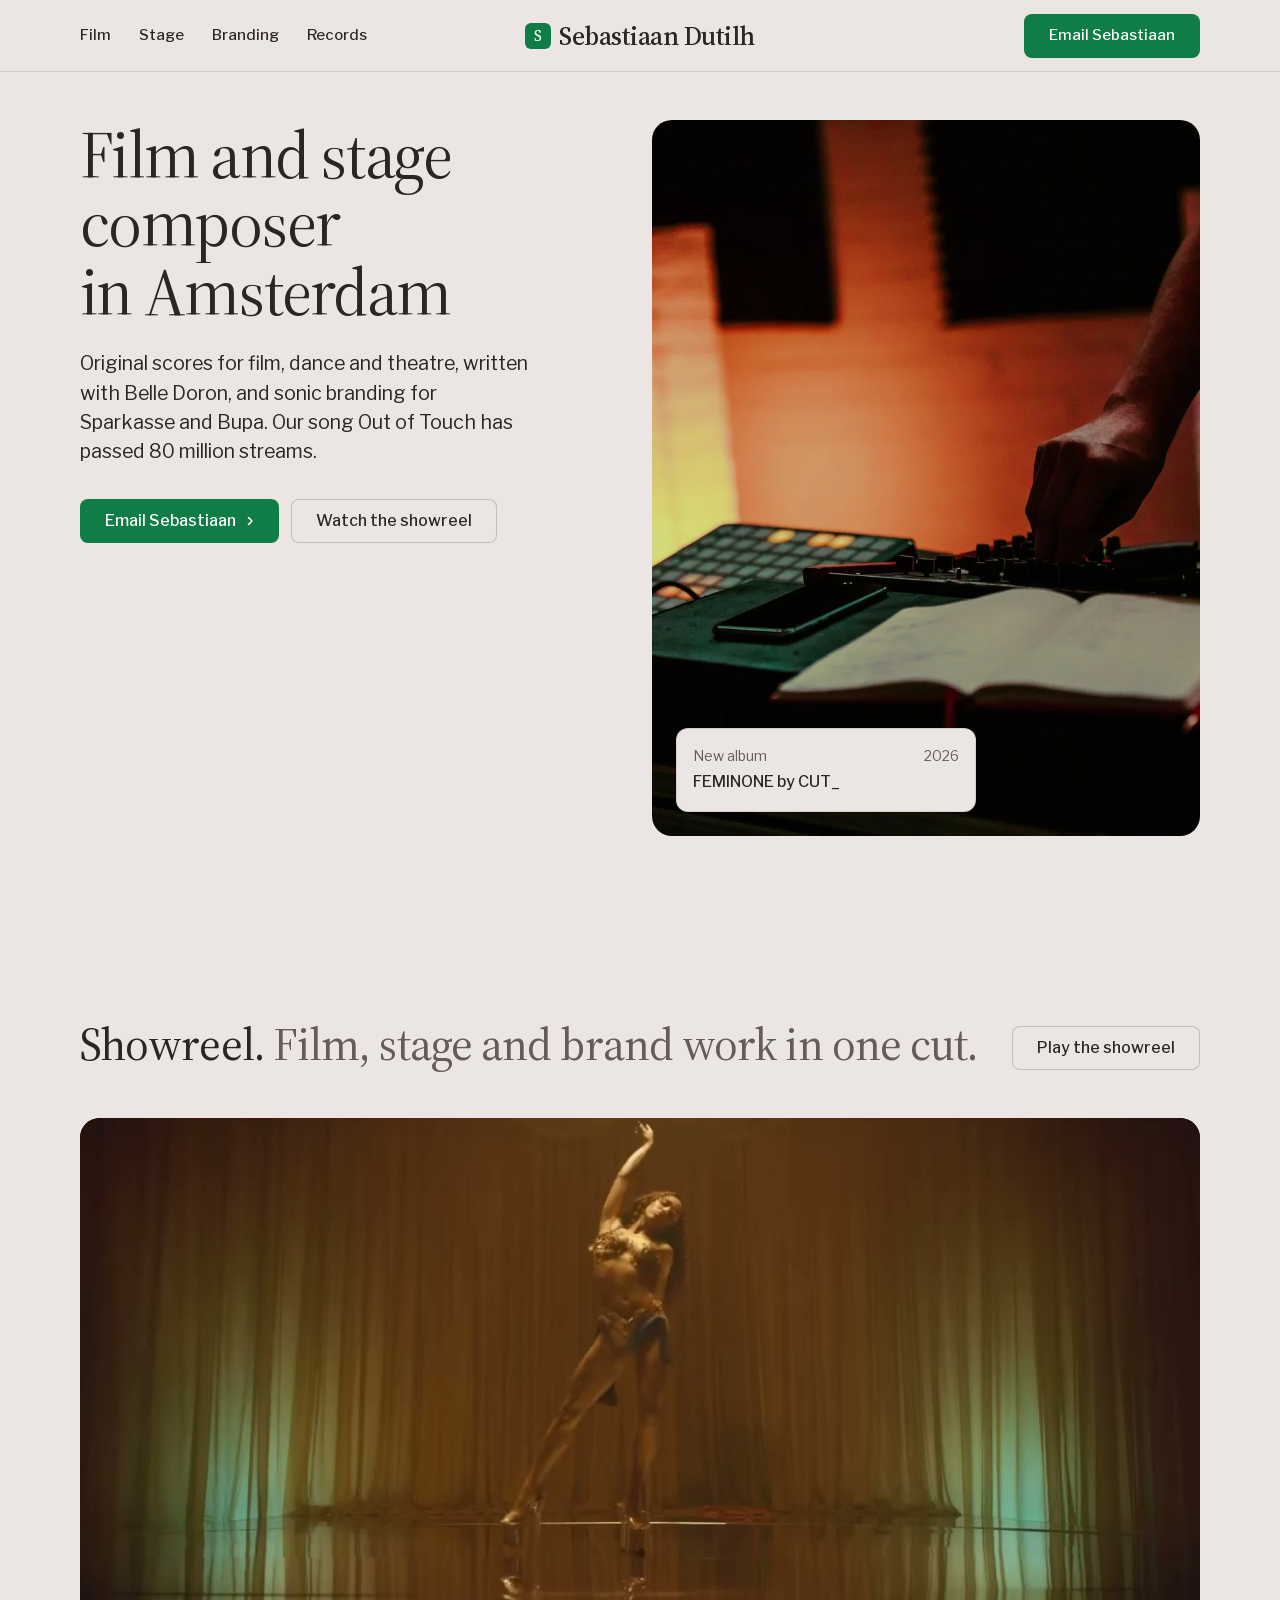
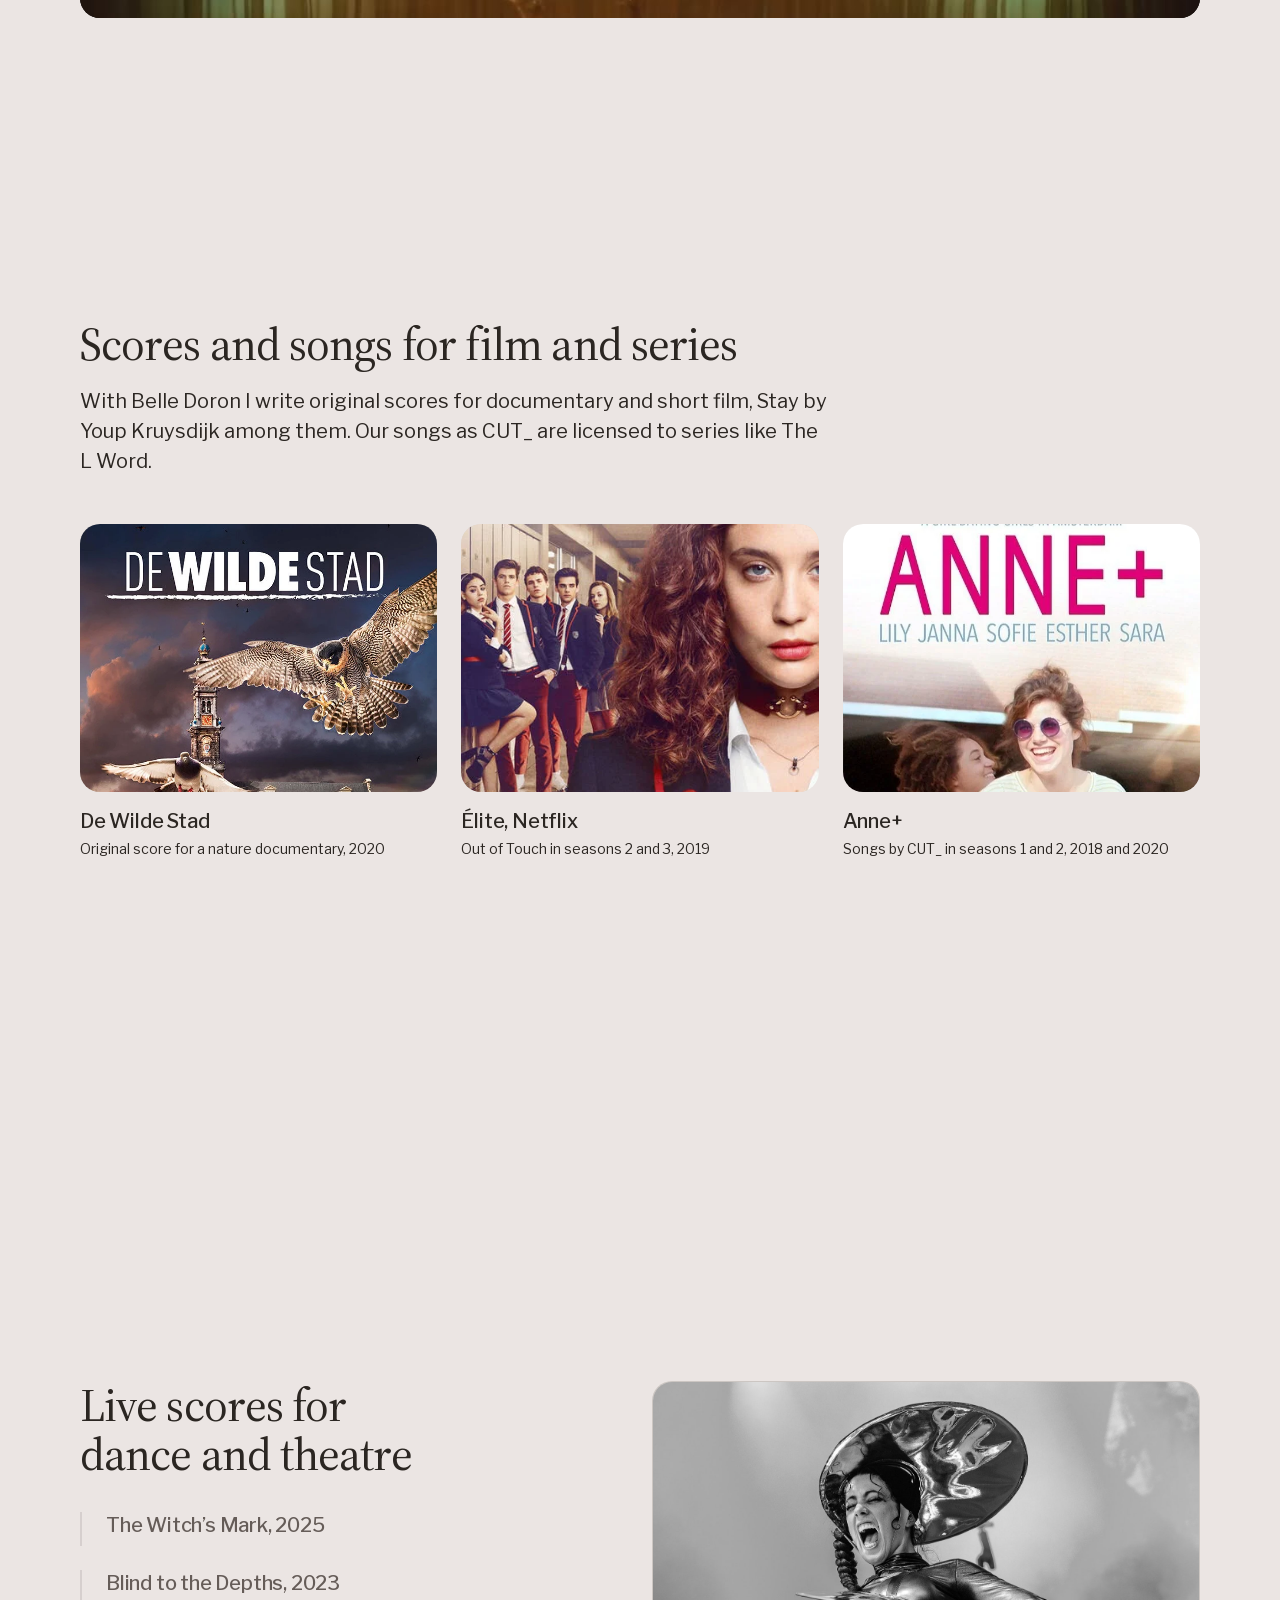
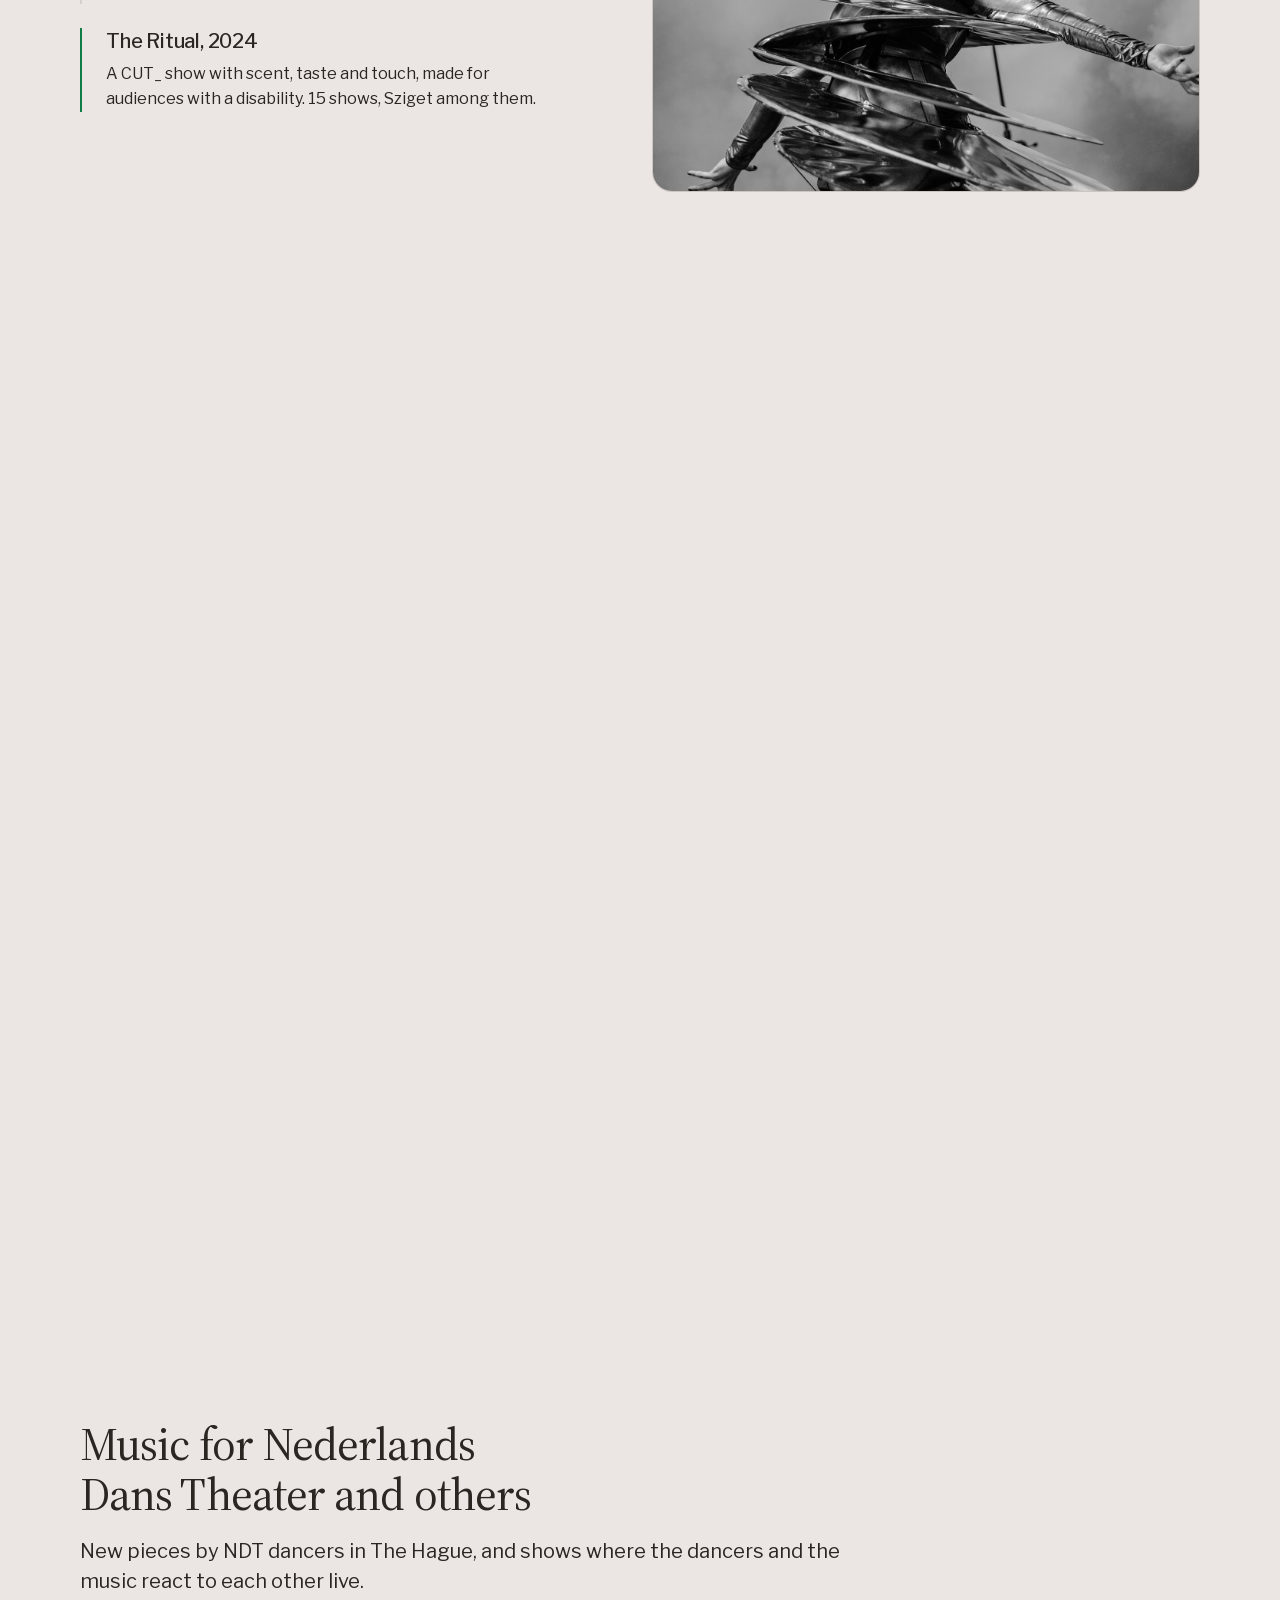
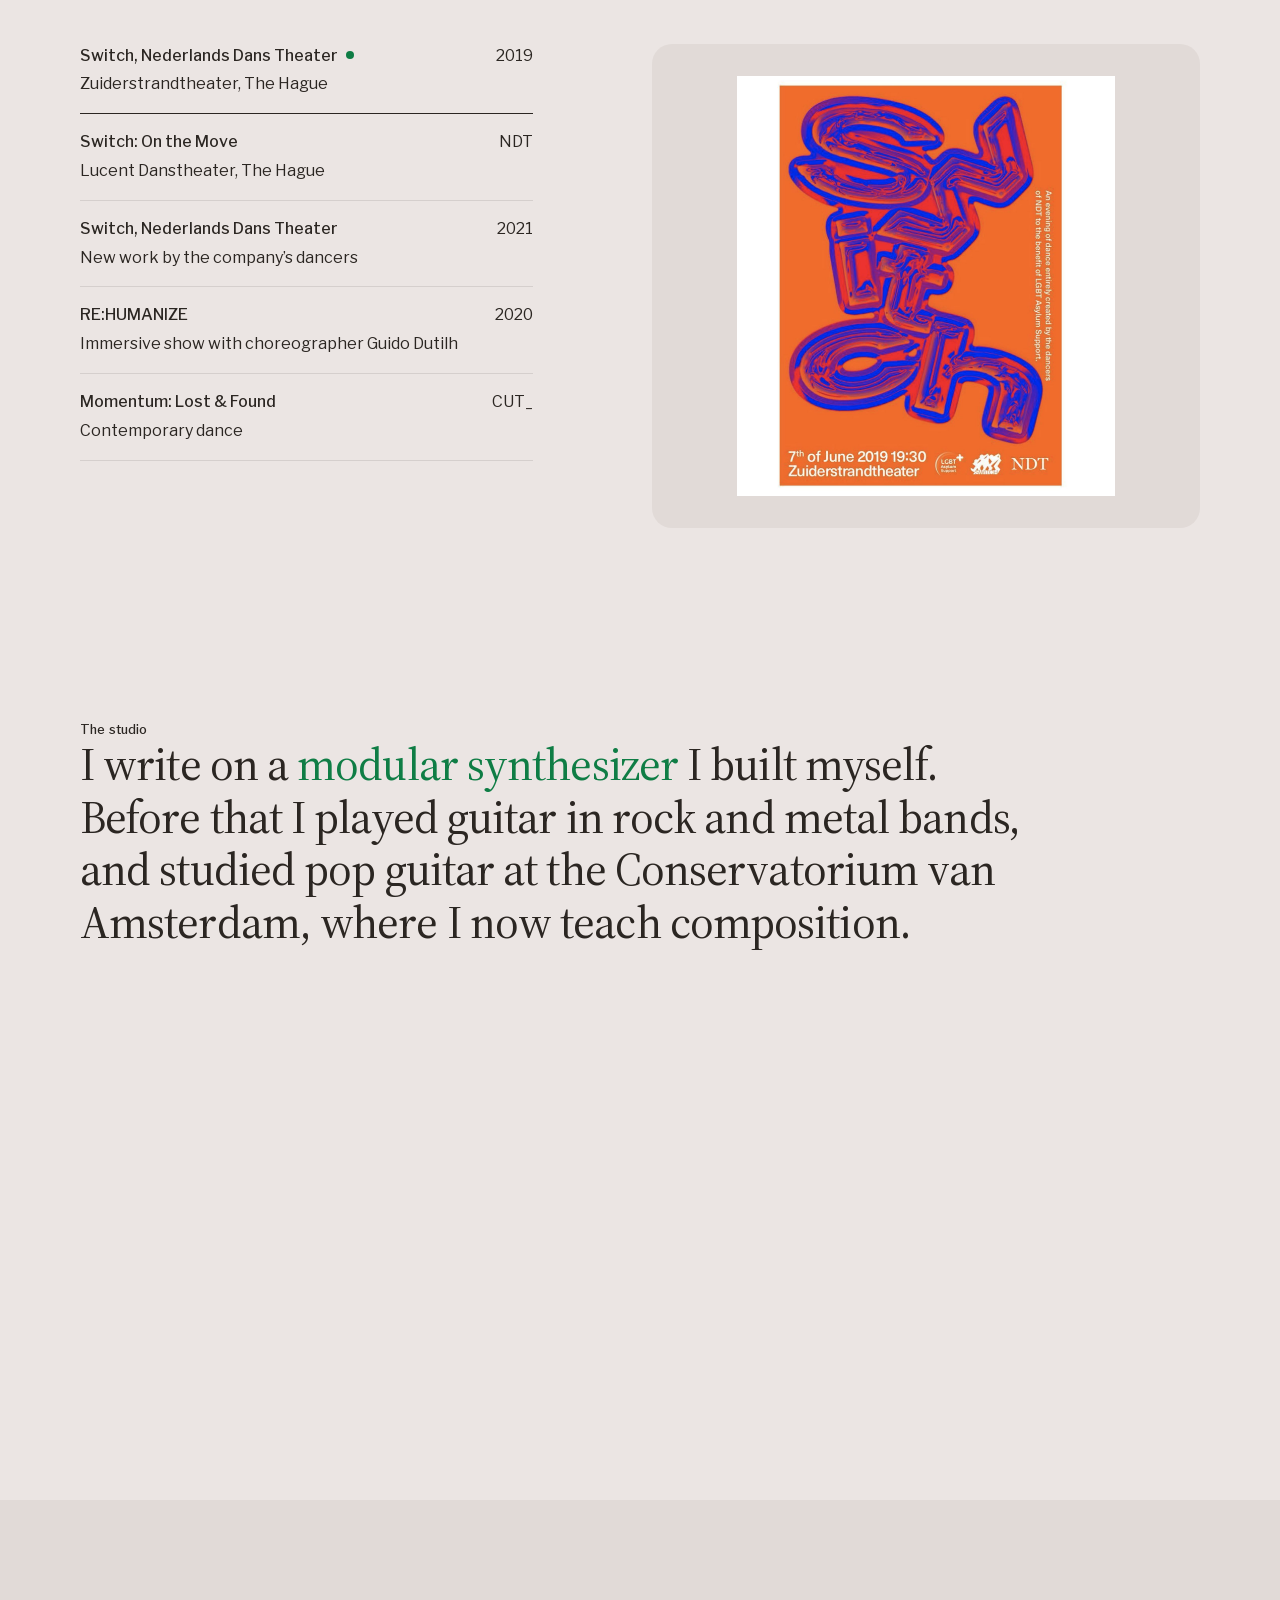
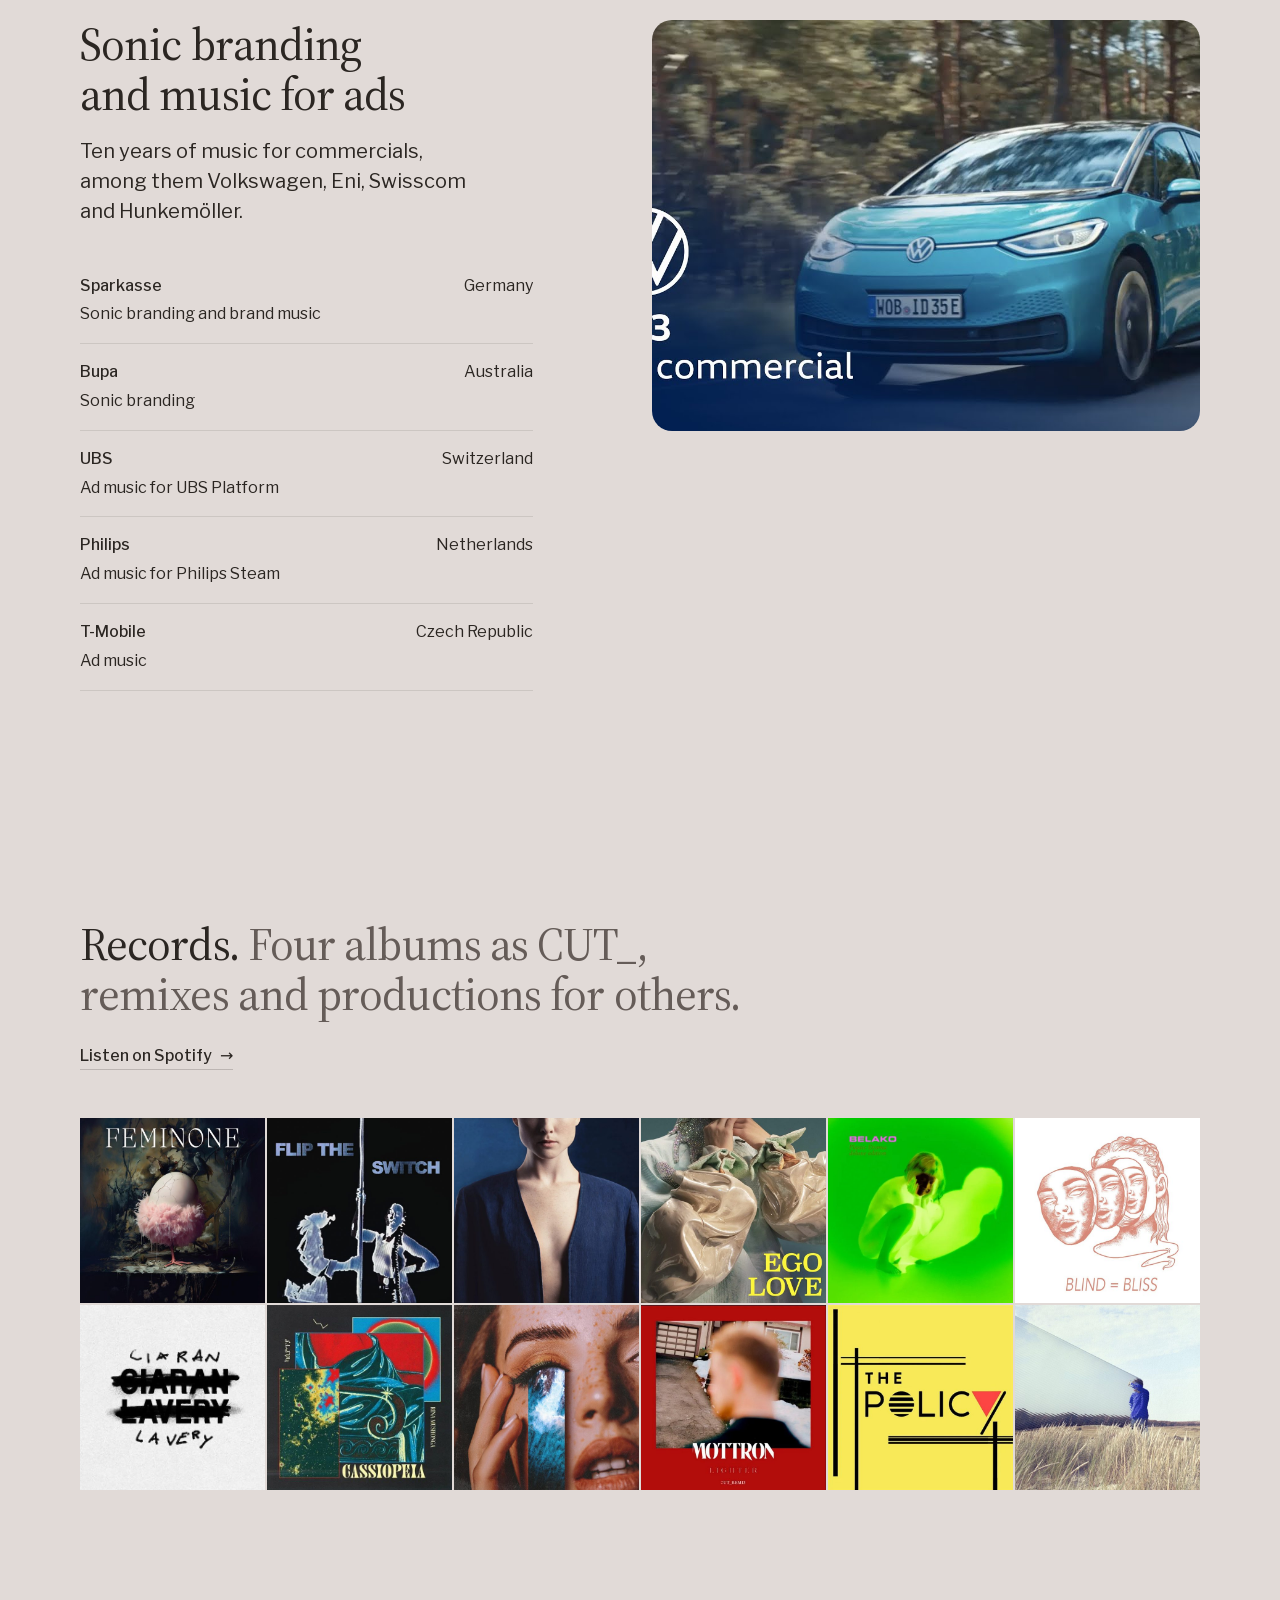
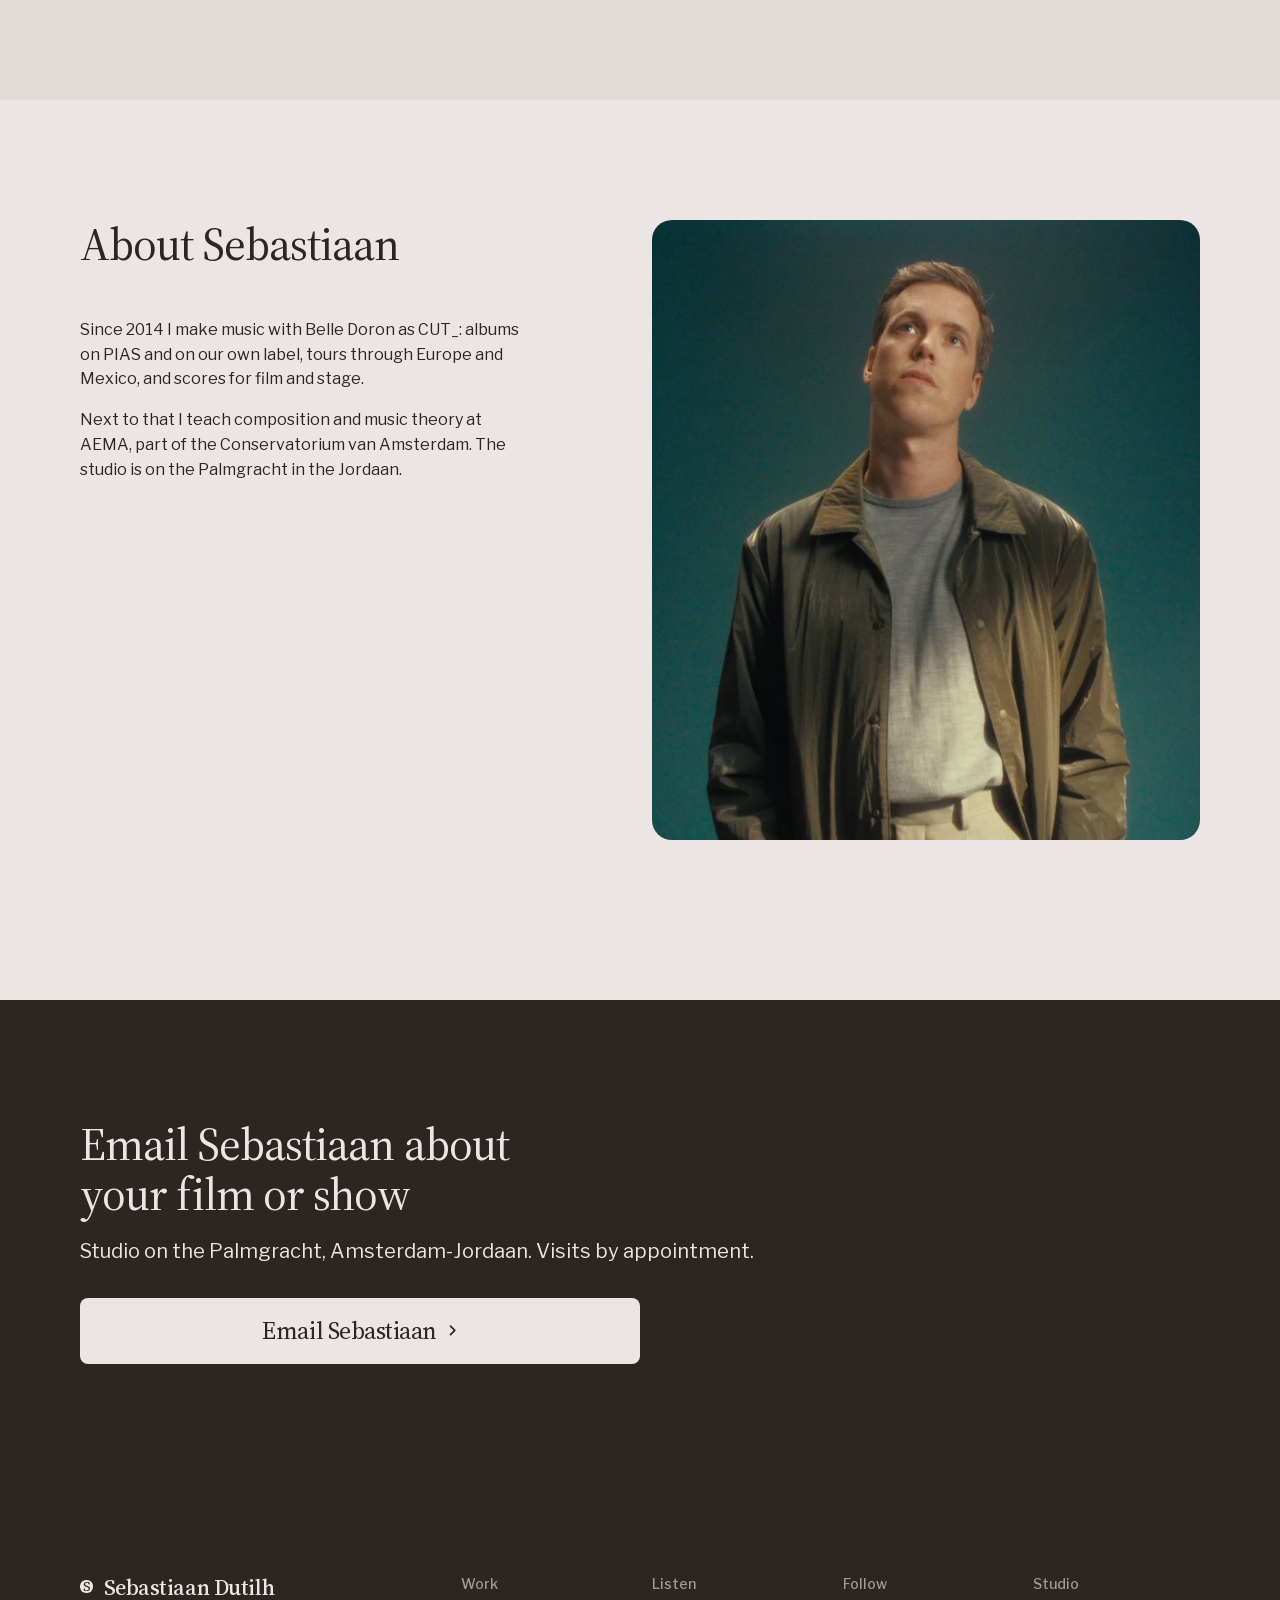
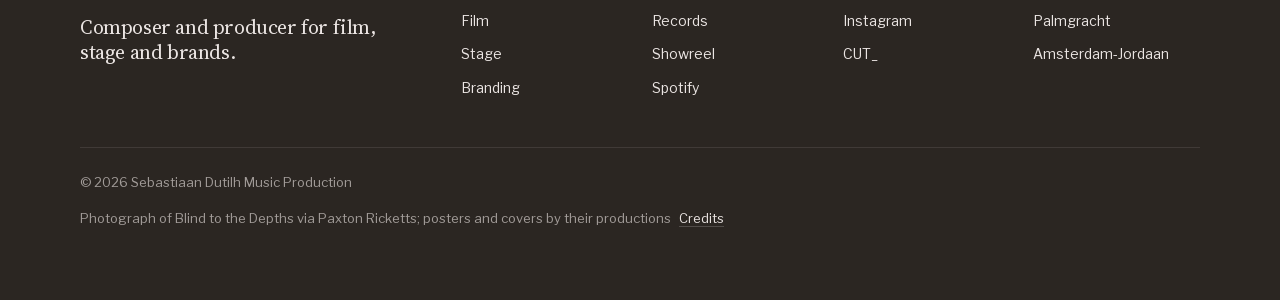
==== commit e9f463a7: "Fonts zelf hosten, tablet/telefoon-fixes" ====
--- a/index.html
+++ b/index.html
@@ -15,9 +15,13 @@
 <!-- <link rel="canonical" href="https://sdmp.studio/"> once the domain points here -->
 <meta name="site-kind" content="other">
 <meta name="page-type" content="service">
-<link rel="preconnect" href="https://fonts.googleapis.com">
-<link rel="preconnect" href="https://fonts.gstatic.com" crossorigin>
-<link href="https://fonts.googleapis.com/css2?family=Source+Serif+4:opsz,wght@8..60,400..700&family=Libre+Franklin:wght@400..600&display=swap" rel="stylesheet">
+<link rel="preload" href="assets/fonts/source-serif-4.woff2" as="font" type="font/woff2" crossorigin>
+<link rel="preload" href="assets/fonts/libre-franklin.woff2" as="font" type="font/woff2" crossorigin>
+<style>
+/* the dealt pairing, served from this site (latin subset of the Google Fonts files) */
+@font-face { font-family: "Source Serif 4"; font-style: normal; font-weight: 400 700; font-display: swap; src: url(assets/fonts/source-serif-4.woff2) format("woff2"); }
+@font-face { font-family: "Libre Franklin"; font-style: normal; font-weight: 400 600; font-display: swap; src: url(assets/fonts/libre-franklin.woff2) format("woff2"); }
+</style>
 <link rel="stylesheet" href="assets/system.css">
 <link rel="stylesheet" href="assets/ui/cards.css">
 <link rel="stylesheet" href="assets/motion/motion.css">
@@ -44,6 +48,7 @@
   #reel .reel__poster > img { transition: transform 600ms var(--ease); }
   @media (hover: hover) and (pointer: fine) { #reel .reel__poster:hover > img { transform: scale(1.02); } }
   @media (max-width: 1023px) { #reel .reel__frame { height: auto; aspect-ratio: 16 / 9; } }
+  @media (min-width: 640px) and (max-width: 1023px) { #reel .reel__frame { aspect-ratio: 1 / 1; } }
   @media (max-width: 639px) { #reel .reel__frame { aspect-ratio: 4 / 5; } }
   #branding .branding__photo { display: block; aspect-ratio: 4 / 3; border-radius: var(--r-lg); overflow: hidden; }
   #dance .dance__frame { background: var(--surface); }
@@ -54,11 +59,11 @@
   #records .wall img { width: 100%; height: 100%; object-fit: cover; transition: transform 600ms var(--ease); }
   @media (hover: hover) and (pointer: fine) { #records .wall a:hover img { transform: scale(1.03); } }
   @media (min-width: 640px) { #records .wall > a:nth-child(n+13) { display: none; } }
+  @media (min-width: 640px) and (max-width: 1023px) { #records .wall { grid-template-columns: repeat(4, minmax(0, 1fr)); } }
   @media (max-width: 639px) { #records .wall { grid-template-columns: repeat(2, minmax(0, 1fr)); } }
   #about .about__photo { position: relative; overflow: hidden; border-radius: var(--r-lg); height: min(620px, var(--ly-fit, 620px)); }
   #about .about__photo > img { position: absolute; inset: 0; width: 100%; height: 100%; object-fit: cover; object-position: 50% 20%; }
   @media (max-width: 1023px) { #about .about__photo { height: auto; aspect-ratio: 4 / 3; margin-top: var(--s-7); } }
-  @media (max-width: 639px) { #about .about__photo { aspect-ratio: 4 / 5; } }
 </style>
 <script>document.documentElement.classList.add('m-enter');setTimeout(()=>document.documentElement.classList.add('m-enter-done'),700)</script>
 <script src="assets/backgrounds/backgrounds.js"></script>
@@ -152,7 +157,7 @@
     </div>
   </section>
 
-  <section class="section" id="stage" style="--h: 2" data-moment="pinned-chapters" aria-labelledby="stage-h">
+  <section class="section" id="stage" style="--h: 2; --hm: 2" data-moment="pinned-chapters" aria-labelledby="stage-h">
     <div class="wrap mo-pc__grid">
       <div class="mo-pc__text">
         <h2 id="stage-h">Live scores for dance and theatre</h2>
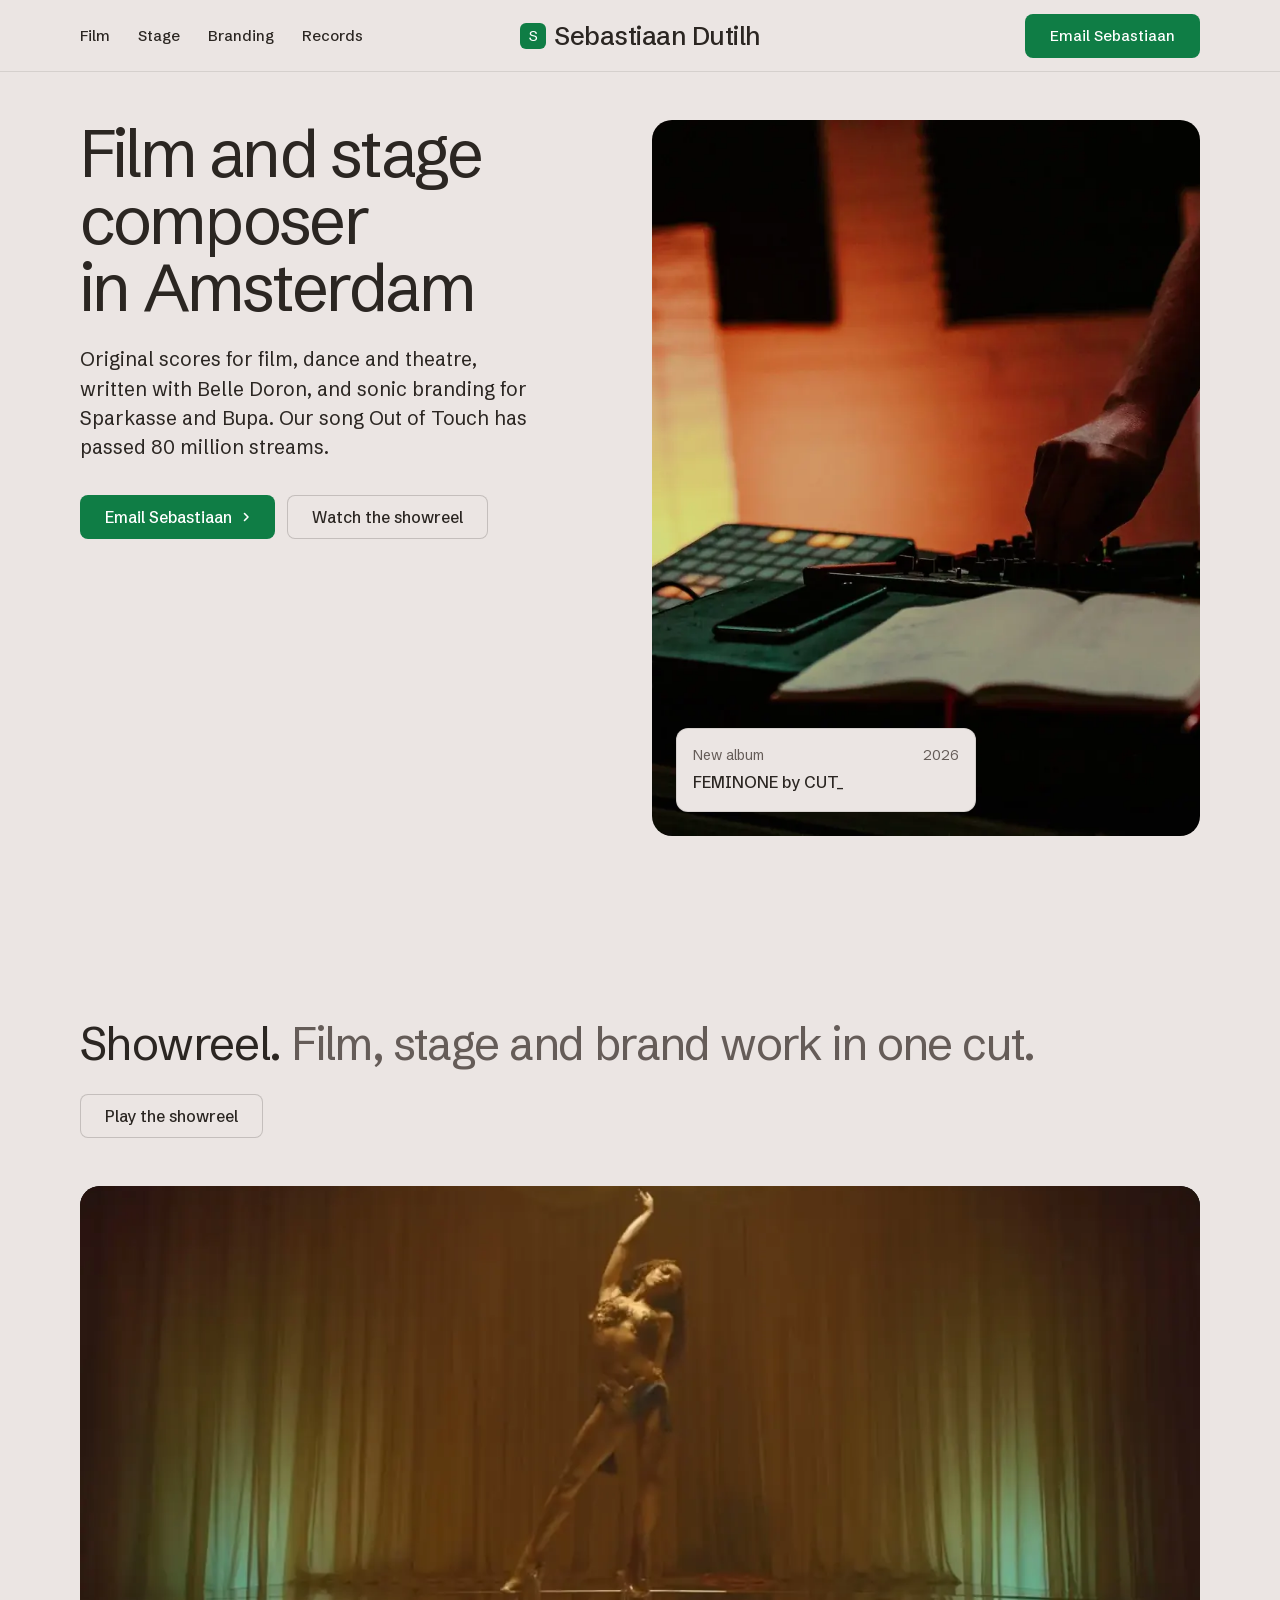
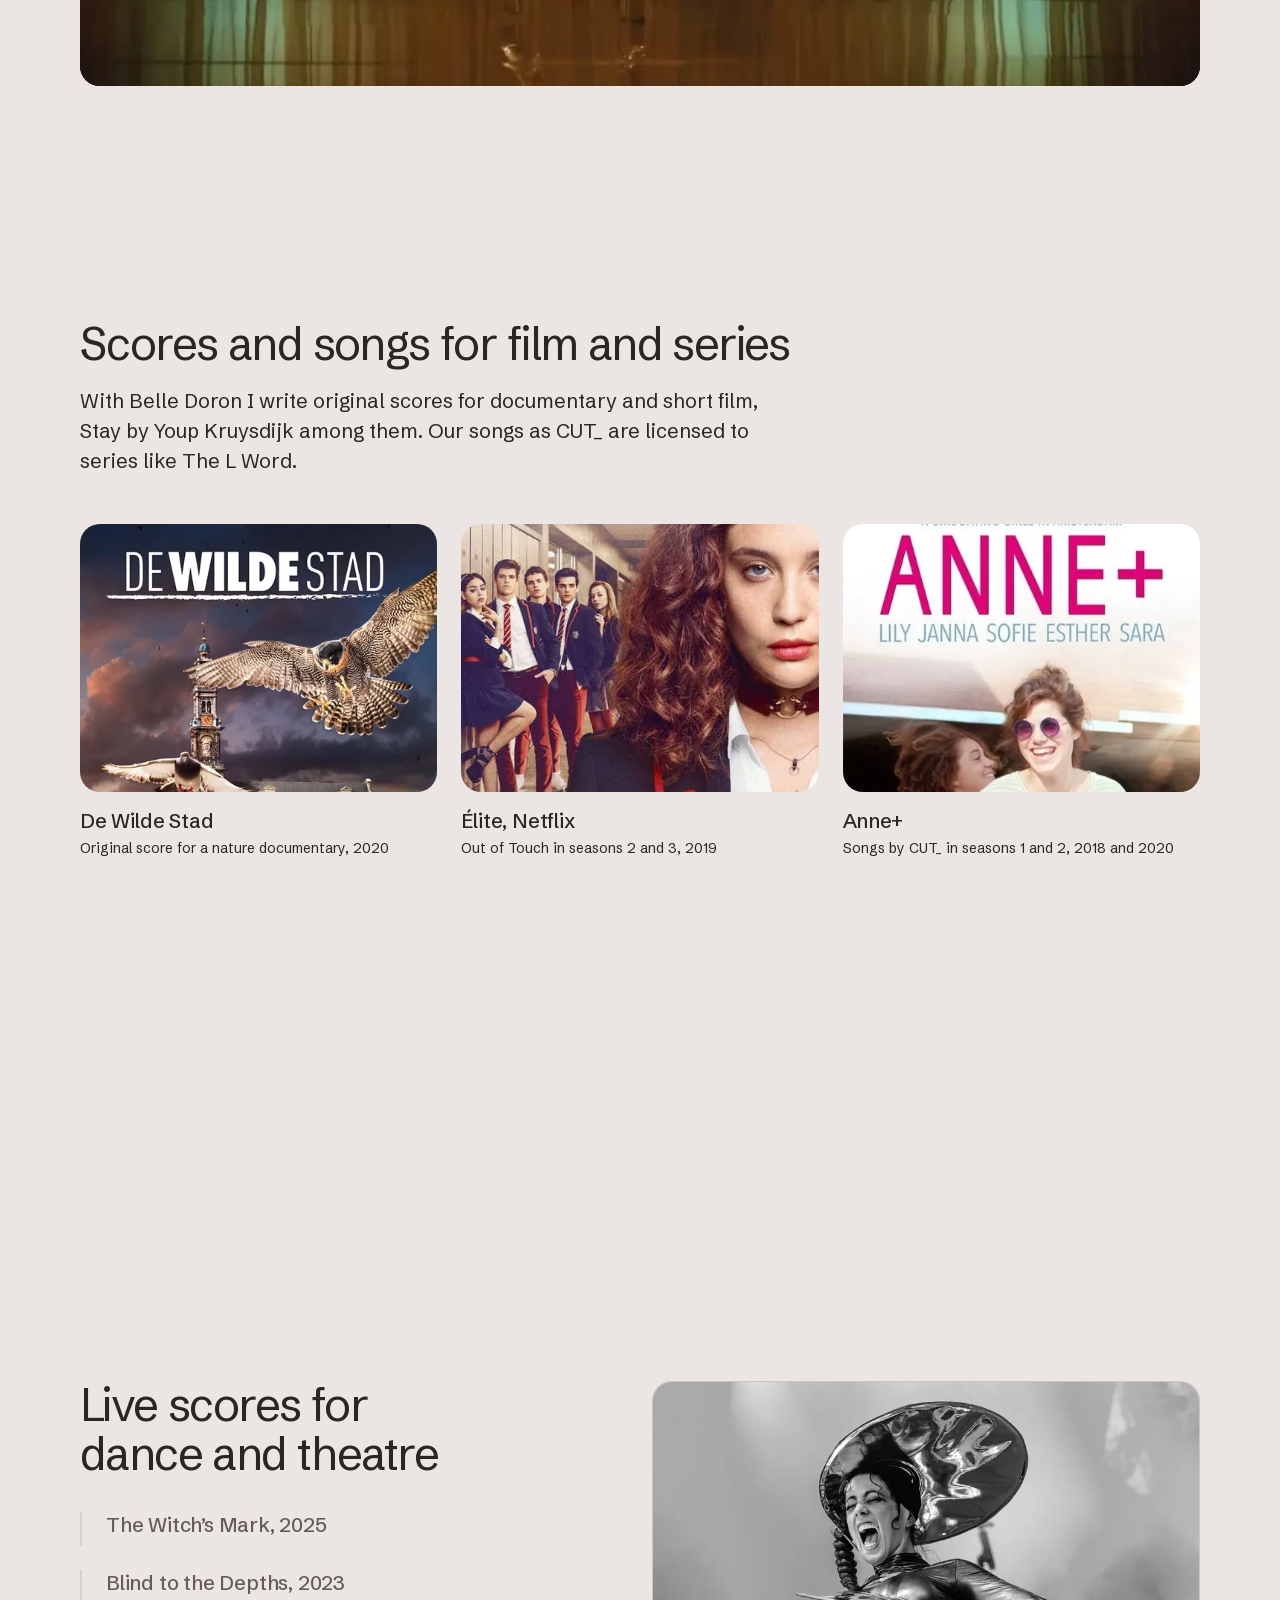
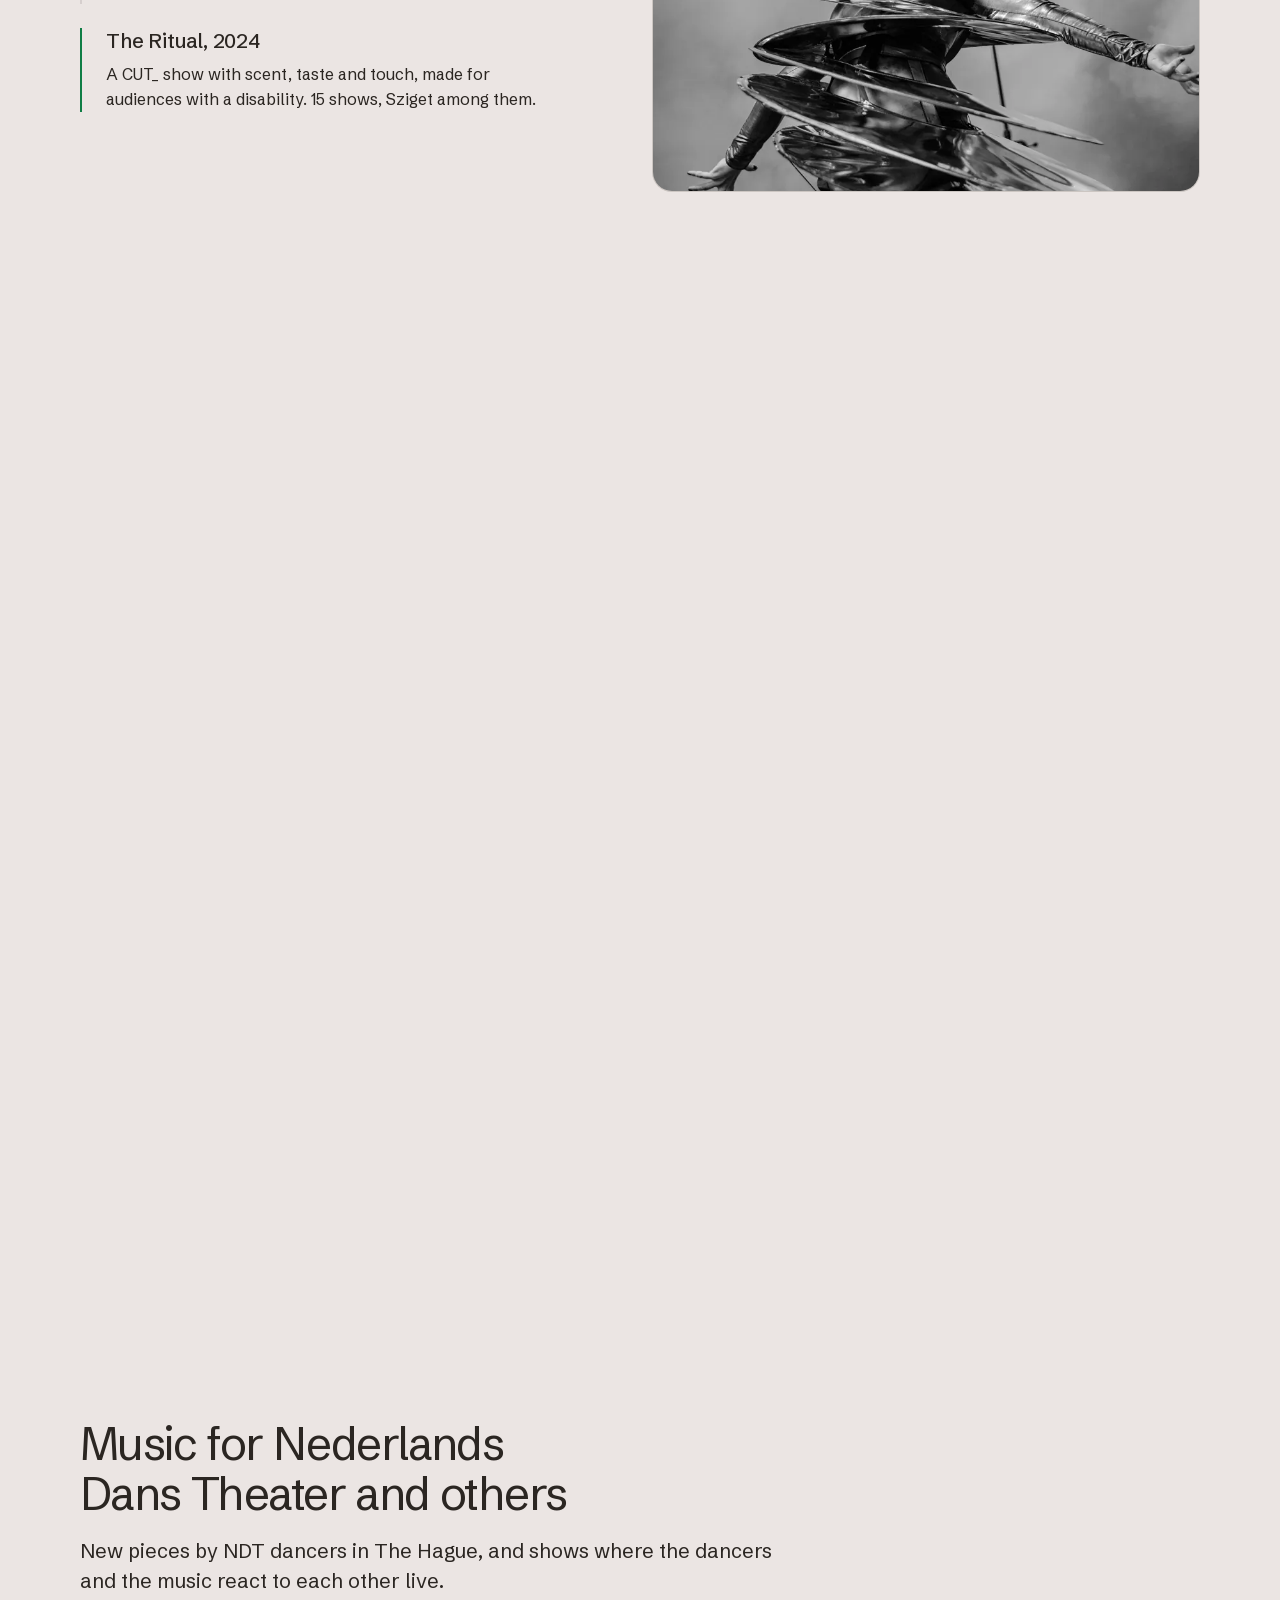
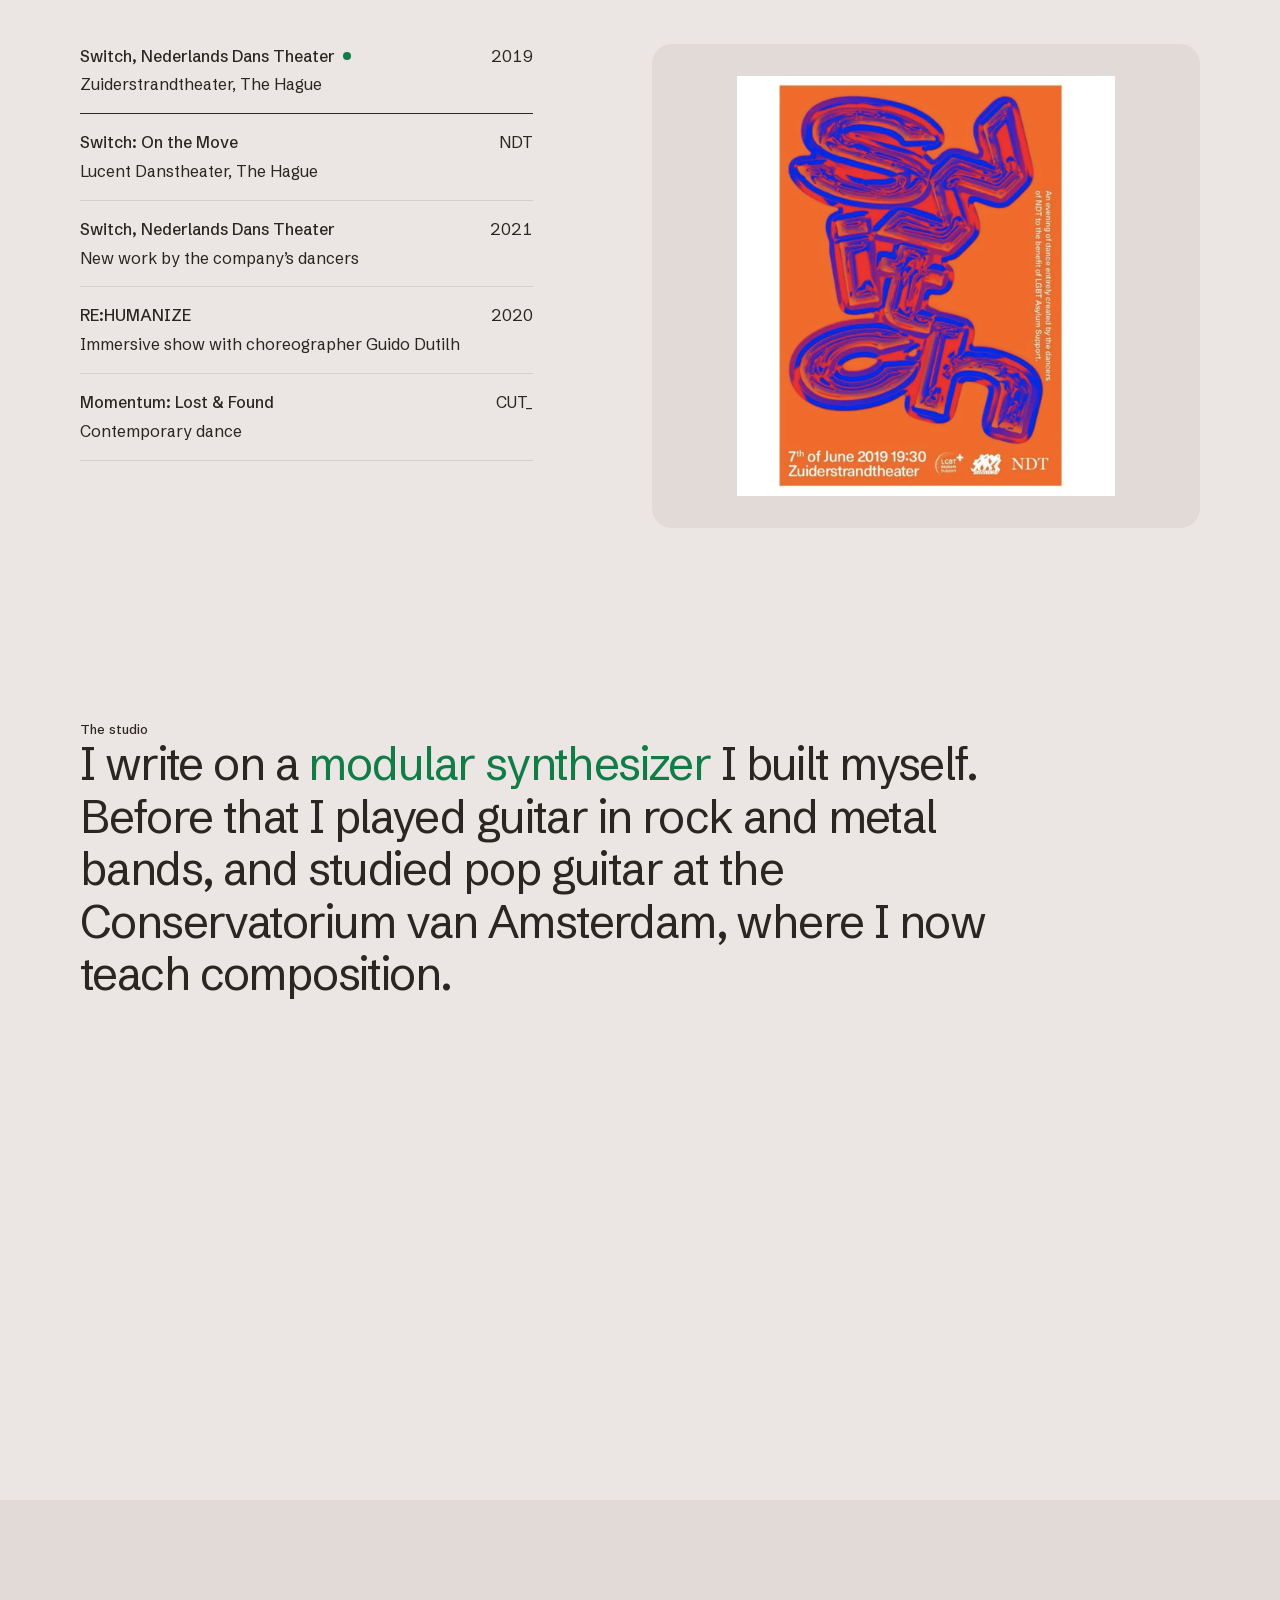
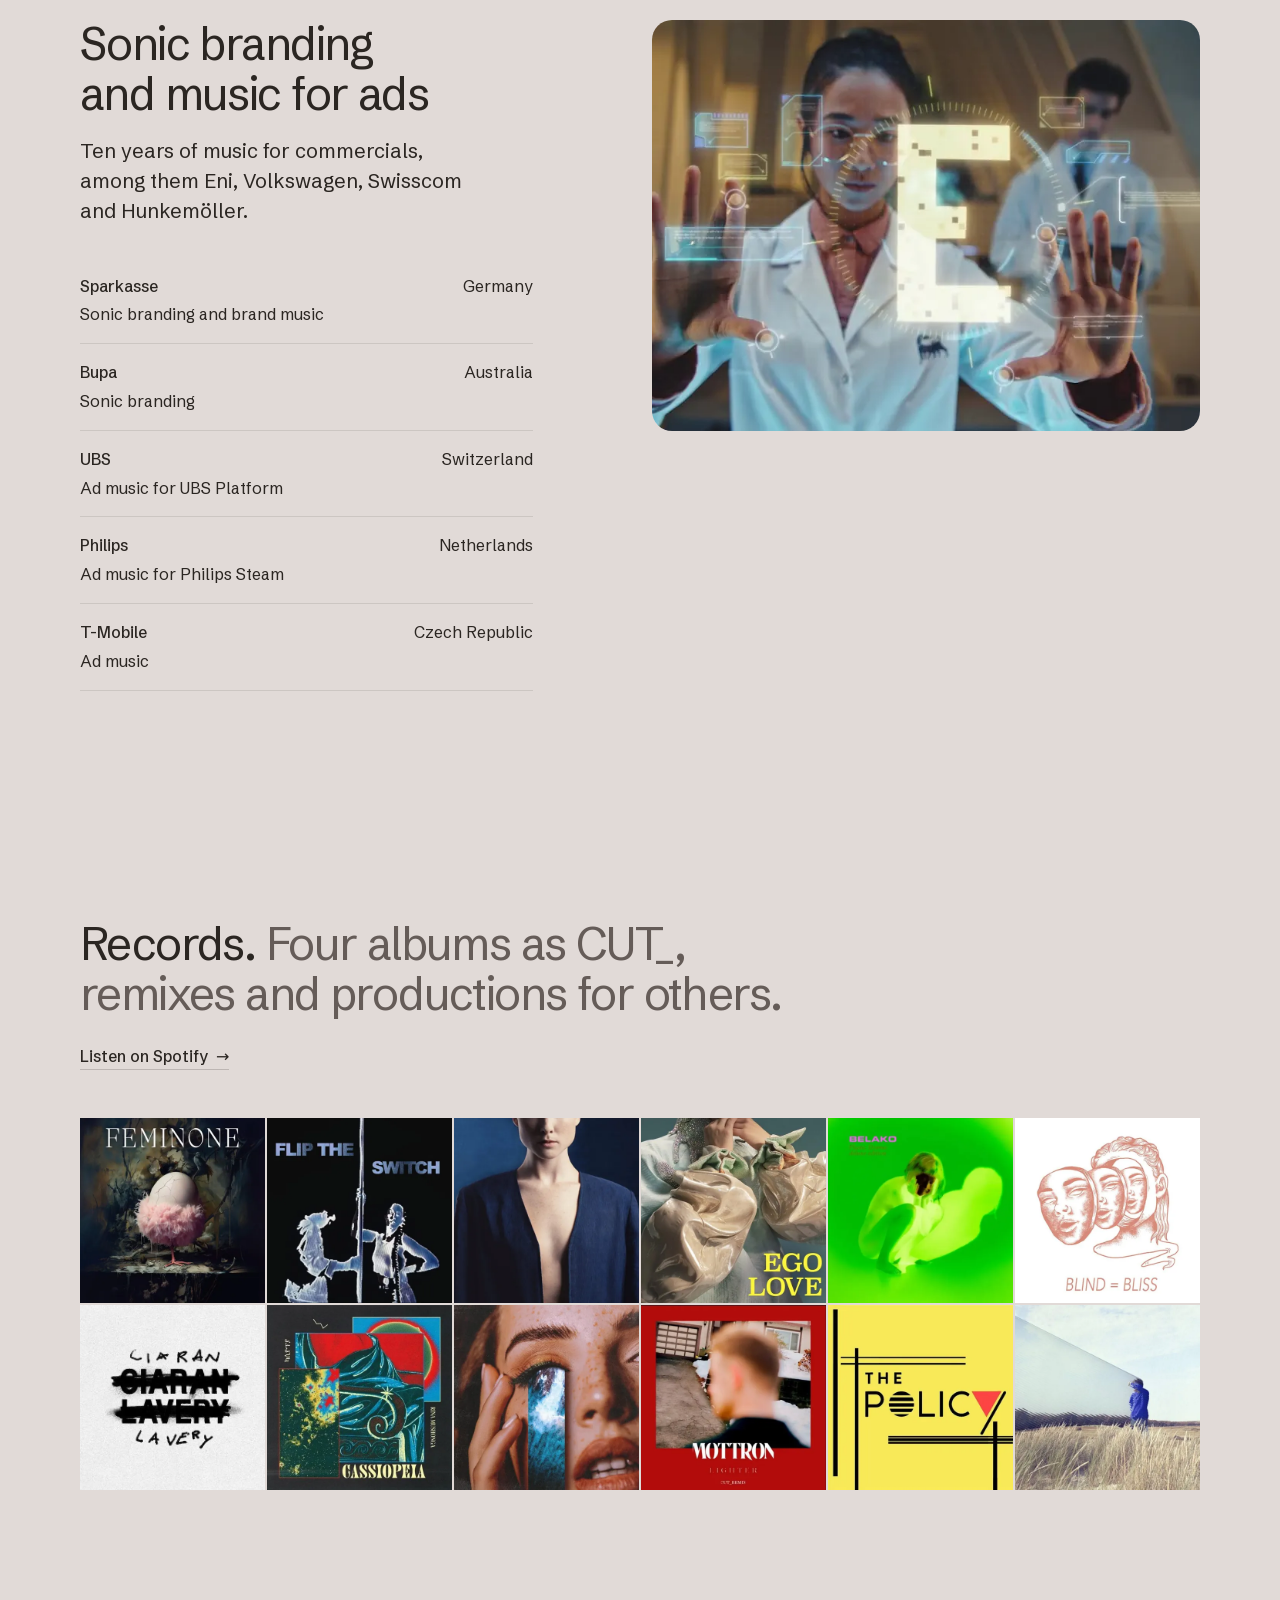
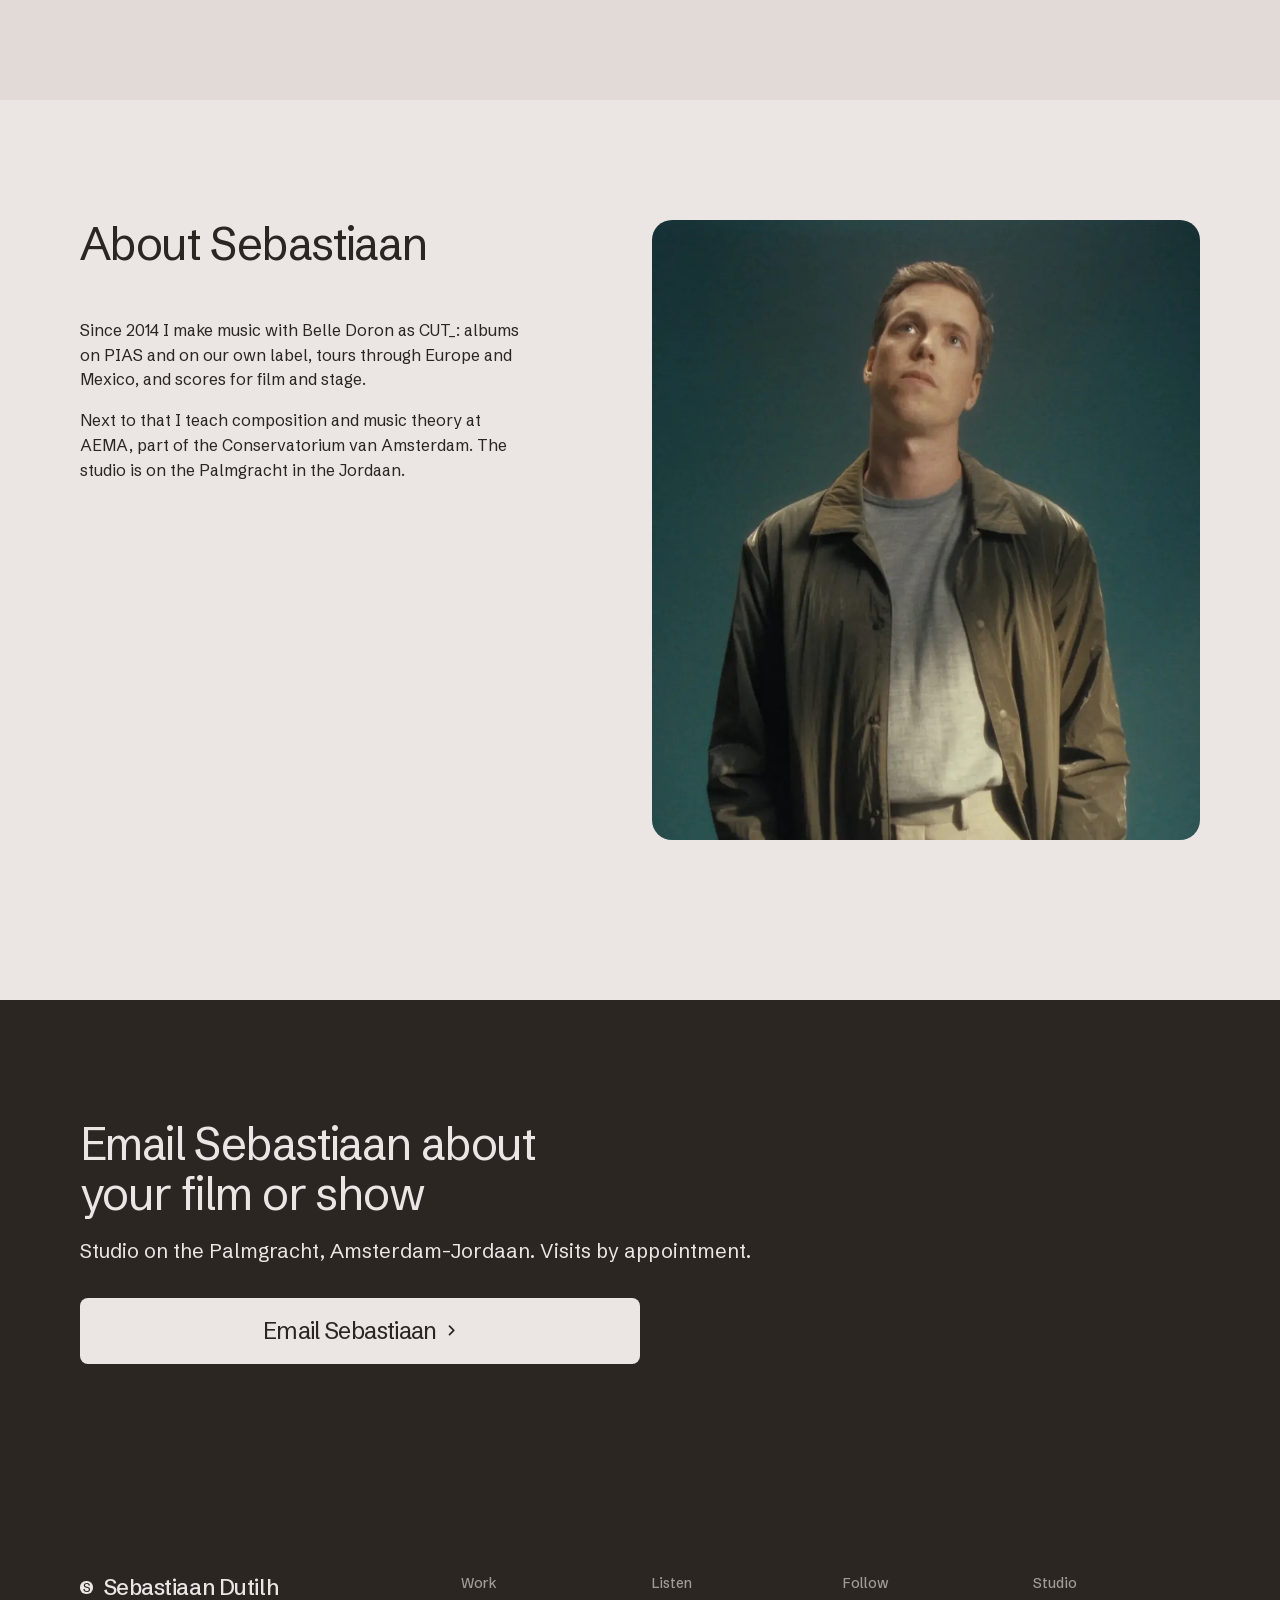
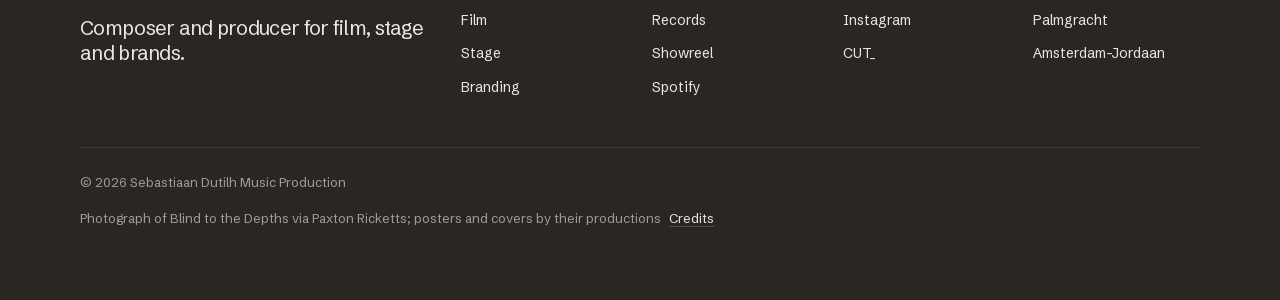
==== commit ab9b3375: "Nieuw ontwerp: srcset, fonts zelf gehost, gate PASS Co-Authored-By: Claude Opus 5.5 <noreply@anthrop" ====
--- a/index.html
+++ b/index.html
@@ -15,12 +15,10 @@
 <!-- <link rel="canonical" href="https://sdmp.studio/"> once the domain points here -->
 <meta name="site-kind" content="other">
 <meta name="page-type" content="service">
-<link rel="preload" href="assets/fonts/source-serif-4.woff2" as="font" type="font/woff2" crossorigin>
-<link rel="preload" href="assets/fonts/libre-franklin.woff2" as="font" type="font/woff2" crossorigin>
+<link rel="preload" href="assets/fonts/schibsted-grotesk.woff2" as="font" type="font/woff2" crossorigin>
 <style>
 /* the dealt pairing, served from this site (latin subset of the Google Fonts files) */
-@font-face { font-family: "Source Serif 4"; font-style: normal; font-weight: 400 700; font-display: swap; src: url(assets/fonts/source-serif-4.woff2) format("woff2"); }
-@font-face { font-family: "Libre Franklin"; font-style: normal; font-weight: 400 600; font-display: swap; src: url(assets/fonts/libre-franklin.woff2) format("woff2"); }
+@font-face { font-family: "Schibsted Grotesk"; font-style: normal; font-weight: 400 700; font-display: swap; src: url(assets/fonts/schibsted-grotesk.woff2) format("woff2"); }
 </style>
 <link rel="stylesheet" href="assets/system.css">
 <link rel="stylesheet" href="assets/ui/cards.css">
@@ -34,11 +32,12 @@
   --p-accent: #0f7d45; --p-accent-ink: #ffffff; --p-action: #0f7d45; --p-action-ink: #ffffff;
   --p-inv-bg: #2b2622; --p-inv-surface: #36312d; --p-inv-ink: #ebe5e3; --p-inv-muted: #a29c99;
   --p-inv-accent: #ebe5e3; --p-inv-accent-ink: #2b2622; --p-inv-action: #ebe5e3; --p-inv-action-ink: #2b2622;
-  --font-display: "Source Serif 4", Georgia, serif;
-  --font-text: "Libre Franklin", system-ui, sans-serif;
+  --font-display: "Schibsted Grotesk", system-ui, sans-serif;
+  --font-text: "Schibsted Grotesk", system-ui, sans-serif;
   --display-weight: 400;
-  --display-tracking: -0.02em;
-  --display-tracking-xl: -0.026em;
+  --display-tracking: -0.035em;
+  --display-tracking-xl: -0.042em;
+  --ly-scale: 0.98;
 }
 </style>
 <!-- page CSS: only inside a visual -->
@@ -59,6 +58,8 @@
   #records .wall img { width: 100%; height: 100%; object-fit: cover; transition: transform 600ms var(--ease); }
   @media (hover: hover) and (pointer: fine) { #records .wall a:hover img { transform: scale(1.03); } }
   @media (min-width: 640px) { #records .wall > a:nth-child(n+13) { display: none; } }
+  #stage .mo-pc__visual > img { object-position: var(--pos, 50% 50%); }
+  @media (max-width: 639px) { #stage:not(.is-live) { min-height: calc(2 * 100lvh); } #stage:not(.is-live) .mo-pc__visual > img { aspect-ratio: 21 / 20; max-height: none; } }
   @media (min-width: 640px) and (max-width: 1023px) { #records .wall { grid-template-columns: repeat(4, minmax(0, 1fr)); } }
   @media (max-width: 639px) { #records .wall { grid-template-columns: repeat(2, minmax(0, 1fr)); } }
   #about .about__photo { position: relative; overflow: hidden; border-radius: var(--r-lg); height: min(620px, var(--ly-fit, 620px)); }
@@ -76,7 +77,7 @@
 <body>
 <!-- type: service
      deal: hero split, nav nav-split, close close-type, footer footer-dark, rhythm surface-pairs, buttons solid, mark initial
-     palette rose-grey-green, type source-serif (Source Serif 4 / Libre Franklin), radius soft
+     palette rose-grey-green, type schibsted (Schibsted Grotesk; source-serif failed hero-lines at 45 characters), radius soft
      moments: pinned-chapters in #stage (three live scores, one frame), word-highlight in #studio (the statement) -->
 
 <header class="nav nav--split">
@@ -110,7 +111,7 @@
         </div>
       </div>
       <div class="hero__media span-6 start-7">
-        <img src="img/hero-studio.jpg" alt="Hands on a modular synthesizer in the studio, under orange and green light" style="--ly-pos: 55% 50%" fetchpriority="high" data-source="client" data-subject="the studio">
+        <img src="img/w/hero-studio-960.webp" srcset="img/w/hero-studio-480.webp 480w, img/w/hero-studio-960.webp 960w, img/w/hero-studio-1500.webp 1500w" sizes="(max-width: 1023px) 100vw, 1100px" width="1500" height="1000" alt="Hands on a modular synthesizer in the studio, under orange and green light" style="--ly-pos: 55% 50%" fetchpriority="high" data-source="client" data-subject="the studio">
         <div class="ly-float">
           <div class="ly-float__row"><span>New album</span><span>2026</span></div>
           <div class="ly-float__title">FEMINONE by CUT_</div>
@@ -126,7 +127,7 @@
         <a class="btn btn--secondary" href="https://youtu.be/a45DMk4CSk4" data-yt-play>Play the showreel</a>
       </div>
       <figure class="reel__frame fit-screen" data-yt="a45DMk4CSk4">
-        <a class="reel__poster" href="https://youtu.be/a45DMk4CSk4" data-yt-play aria-label="Play the showreel"><img src="img/yt-showreel.jpg" alt="A dancer on a dark stage in front of a gold curtain, the first frame of the showreel" loading="lazy" data-source="client" data-subject="showreel"></a>
+        <a class="reel__poster" href="https://youtu.be/a45DMk4CSk4" data-yt-play aria-label="Play the showreel"><img src="img/w/yt-showreel-960.webp" srcset="img/w/yt-showreel-480.webp 480w, img/w/yt-showreel-960.webp 960w, img/w/yt-showreel-1280.webp 1280w" sizes="(max-width: 639px) 780px, (max-width: 1023px) 100vw, 1280px" width="1280" height="720" alt="A dancer on a dark stage in front of a gold curtain, the first frame of the showreel" loading="lazy" data-source="client" data-subject="showreel" decoding="async"></a>
       </figure>
     </div>
   </section>
@@ -139,17 +140,17 @@
       </div>
       <div class="grid">
         <a class="tile span-4" href="https://youtu.be/p9Z8tX6YI3w">
-          <div class="tile__media"><img src="img/film-de-wilde-stad.jpg" alt="Poster of De Wilde Stad: a falcon over the canals of Amsterdam" loading="lazy" style="object-position: 50% 12%" data-source="client" data-subject="film poster"></div>
+          <div class="tile__media"><img src="img/w/film-de-wilde-stad-700.webp" srcset="img/w/film-de-wilde-stad-480.webp 480w, img/w/film-de-wilde-stad-700.webp 700w" sizes="(max-width: 1023px) 100vw, 410px" width="700" height="1000" alt="Poster of De Wilde Stad: a falcon over the canals of Amsterdam" loading="lazy" style="object-position: 50% 12%" data-source="client" data-subject="film poster" decoding="async"></div>
           <div class="tile__head"><h3>De Wilde Stad</h3></div>
           <p class="tile__facts">Original score for a nature documentary, 2020</p>
         </a>
         <a class="tile span-4" href="https://youtu.be/9NQh9ovnDe0">
-          <div class="tile__media"><img src="img/film-elite.jpg" alt="Poster of the Netflix series Élite" loading="lazy" style="object-position: 50% 30%" data-source="client" data-subject="series poster"></div>
+          <div class="tile__media"><img src="img/w/film-elite-426.webp" srcset="img/w/film-elite-426.webp 426w" sizes="(max-width: 1023px) 100vw, 410px" width="426" height="597" alt="Poster of the Netflix series Élite" loading="lazy" style="object-position: 50% 30%" data-source="client" data-subject="series poster" decoding="async"></div>
           <div class="tile__head"><h3>Élite, Netflix</h3></div>
           <p class="tile__facts">Out of Touch in seasons 2 and 3, 2019</p>
         </a>
         <div class="tile span-4">
-          <div class="tile__media"><img src="img/film-anne-plus.jpg" alt="Poster of the series Anne+: two young women on a bike in Amsterdam" loading="lazy" style="object-position: 50% 15%" data-source="client" data-subject="series poster"></div>
+          <div class="tile__media"><img src="img/w/film-anne-plus-620.webp" srcset="img/w/film-anne-plus-480.webp 480w, img/w/film-anne-plus-620.webp 620w" sizes="(max-width: 1023px) 100vw, 410px" width="620" height="886" alt="Poster of the series Anne+: two young women on a bike in Amsterdam" loading="lazy" style="object-position: 50% 15%" data-source="client" data-subject="series poster" decoding="async"></div>
           <div class="tile__head"><h3>Anne+</h3></div>
           <p class="tile__facts">Songs by CUT_ in seasons 1 and 2, 2018 and 2020</p>
         </div>
@@ -165,17 +166,17 @@
           <li class="mo-pc__step">
             <h3>The Witch’s Mark, 2025</h3>
             <p>A 1.5-hour score for Belle and The Beats, played live: a witch trial told in music, dance and shibari.</p>
-            <figure class="mo-pc__visual"><img src="img/rel-dancing-with-the-devil.jpg" alt="A woman in a red cloak and a dancer hanging from a pole in a subway car" width="1200" height="1200" style="object-position: 50% 45%"></figure>
+            <figure class="mo-pc__visual"><img src="img/w/rel-dancing-with-the-devil-960.webp" srcset="img/w/rel-dancing-with-the-devil-480.webp 480w, img/w/rel-dancing-with-the-devil-960.webp 960w, img/w/rel-dancing-with-the-devil-1200.webp 1200w" sizes="(max-width: 639px) 100vw, (max-width: 1023px) 50vw, 628px" width="1200" height="1200" alt="A woman in a red cloak and a dancer hanging from a pole in a subway car" style="object-position: 50% 45%" loading="lazy" decoding="async"></figure>
           </li>
           <li class="mo-pc__step">
             <h3>Blind to the Depths, 2023</h3>
             <p>A full-length dance piece by Paxton Ricketts and Madoka Kariya, premiered at Sadler’s Wells in London.</p>
-            <figure class="mo-pc__visual"><img src="img/stage-blind-to-the-depths.jpg" alt="Two dancers on the floor of a dark stage" width="1500" height="1000"></figure>
+            <figure class="mo-pc__visual"><img src="img/w/stage-blind-to-the-depths-960.webp" srcset="img/w/stage-blind-to-the-depths-480.webp 480w, img/w/stage-blind-to-the-depths-960.webp 960w, img/w/stage-blind-to-the-depths-1500.webp 1500w" sizes="(max-width: 639px) 100vw, (max-width: 1023px) 50vw, 628px" width="1500" height="1000" alt="Two dancers on the floor of a dark stage" loading="lazy" decoding="async"></figure>
           </li>
           <li class="mo-pc__step">
             <h3>The Ritual, 2024</h3>
             <p>A CUT_ show with scent, taste and touch, made for audiences with a disability. 15 shows, Sziget among them.</p>
-            <figure class="mo-pc__visual"><img src="img/stage-the-ritual.jpg" alt="Belle Doron singing on stage in a silver costume" width="1600" height="1066" style="object-position: 29% 30%"></figure>
+            <figure class="mo-pc__visual"><img src="img/w/stage-the-ritual-960.webp" srcset="img/w/stage-the-ritual-480.webp 480w, img/w/stage-the-ritual-960.webp 960w, img/w/stage-the-ritual-1600.webp 1600w" sizes="(max-width: 639px) 100vw, (max-width: 1023px) 50vw, 628px" width="1600" height="1066" alt="Belle Doron singing on stage in a silver costume" style="object-position: 29% 30%" loading="lazy" decoding="async"></figure>
           </li>
         </ol>
       </div>
@@ -198,11 +199,11 @@
           <li data-peek-to="momentum" tabindex="0"><span class="rows__name">Momentum: Lost &amp; Found</span><p>Contemporary dance</p><span class="rows__value">CUT_</span></li>
         </ul>
         <div class="frame frame--photo frame--fill span-6 start-7 dance__frame">
-          <img class="frame__img" data-peek-for="switch19" src="img/dance-switch-2019.jpg" alt="Orange poster for Switch with the title in blue tubes" data-source="client" data-subject="dance poster">
-          <img class="frame__img" data-peek-for="move" src="img/dance-switch-on-the-move.jpg" alt="Poster for Switch: On the Move, a dancer under a pale cloth" hidden data-source="client" data-subject="dance poster">
-          <img class="frame__img" data-peek-for="switch21" src="img/dance-switch-2021.jpg" alt="Poster for Switch 2021 in green, blue and red" hidden data-source="client" data-subject="dance poster">
-          <img class="frame__img" data-peek-for="rehumanize" src="img/dance-rehumanize.jpg" alt="Grey poster for RE:HUMANIZE with a mirrored figure" hidden data-source="client" data-subject="dance poster">
-          <img class="frame__img" data-peek-for="momentum" src="img/dance-momentum.jpg" alt="Poster for Momentum: Lost and Found, dancers in red and blue light" hidden data-source="client" data-subject="dance poster">
+          <img class="frame__img" data-peek-for="switch19" src="img/w/dance-switch-2019-960.webp" srcset="img/w/dance-switch-2019-480.webp 480w, img/w/dance-switch-2019-960.webp 960w, img/w/dance-switch-2019-1500.webp 1500w" sizes="(max-width: 1023px) 100vw, 628px" width="1500" height="1668" alt="Orange poster for Switch with the title in blue tubes" data-source="client" data-subject="dance poster" loading="lazy" decoding="async">
+          <img class="frame__img" data-peek-for="move" src="img/w/dance-switch-on-the-move-960.webp" srcset="img/w/dance-switch-on-the-move-480.webp 480w, img/w/dance-switch-on-the-move-960.webp 960w, img/w/dance-switch-on-the-move-1500.webp 1500w" sizes="(max-width: 1023px) 100vw, 628px" width="1500" height="1862" alt="Poster for Switch: On the Move, a dancer under a pale cloth" hidden data-source="client" data-subject="dance poster" loading="lazy" decoding="async">
+          <img class="frame__img" data-peek-for="switch21" src="img/w/dance-switch-2021-810.webp" srcset="img/w/dance-switch-2021-480.webp 480w, img/w/dance-switch-2021-810.webp 810w" sizes="(max-width: 1023px) 100vw, 628px" width="810" height="1440" alt="Poster for Switch 2021 in green, blue and red" hidden data-source="client" data-subject="dance poster" loading="lazy" decoding="async">
+          <img class="frame__img" data-peek-for="rehumanize" src="img/w/dance-rehumanize-960.webp" srcset="img/w/dance-rehumanize-480.webp 480w, img/w/dance-rehumanize-960.webp 960w, img/w/dance-rehumanize-1000.webp 1000w" sizes="(max-width: 1023px) 100vw, 628px" width="1000" height="1411" alt="Grey poster for RE:HUMANIZE with a mirrored figure" hidden data-source="client" data-subject="dance poster" loading="lazy" decoding="async">
+          <img class="frame__img" data-peek-for="momentum" src="img/w/dance-momentum-960.webp" srcset="img/w/dance-momentum-480.webp 480w, img/w/dance-momentum-960.webp 960w, img/w/dance-momentum-1280.webp 1280w" sizes="(max-width: 1023px) 100vw, 628px" width="1280" height="1280" alt="Poster for Momentum: Lost and Found, dancers in red and blue light" hidden data-source="client" data-subject="dance poster" loading="lazy" decoding="async">
         </div>
       </div>
     </div>
@@ -220,7 +221,7 @@
       <div class="span-5">
         <div class="section-head">
           <h2 id="branding-h">Sonic branding and music for ads</h2>
-          <p>Ten years of music for commercials, among them Volkswagen, Eni, Swisscom and Hunkemöller.</p>
+          <p>Ten years of music for commercials, among them Eni, Volkswagen, Swisscom and Hunkemöller.</p>
         </div>
         <ul class="rows">
           <li><span class="rows__name">Sparkasse</span><p>Sonic branding and brand music</p><span class="rows__value">Germany</span></li>
@@ -231,7 +232,7 @@
         </ul>
       </div>
       <div class="span-6 start-7">
-        <a class="frame frame--photo branding__photo" href="https://youtu.be/y-o_vdX8XnA" aria-label="Watch the Volkswagen ID.3 ad on YouTube"><img class="frame__img" src="img/yt-vw-id3.jpg" alt="A blue Volkswagen ID.3 on a forest road, from the ad" loading="lazy" data-source="client" data-subject="ad still"></a>
+        <a class="frame frame--photo branding__photo" href="https://youtu.be/Cehr2FDxos0" aria-label="Watch the Eni ad on YouTube"><img class="frame__img" src="img/w/yt-eni-960.webp" srcset="img/w/yt-eni-480.webp 480w, img/w/yt-eni-960.webp 960w, img/w/yt-eni-1280.webp 1280w" sizes="(max-width: 1023px) 100vw, 840px" width="1280" height="720" alt="A scientist in a lab coat working on a glowing screen, from the Eni ad" loading="lazy" data-source="client" data-subject="ad still" decoding="async"></a>
       </div>
     </div>
   </section>
@@ -243,20 +244,20 @@
         <a class="link" href="https://open.spotify.com/playlist/26kbtVySStQBaPMdtXrE3F">Listen on Spotify</a>
       </div>
       <div class="wall">
-        <a href="https://open.spotify.com/album/61LrLjkMhsASNnqVBgwVIO" aria-label="FEMINONE by CUT_, 2026, on Spotify"><img src="img/covers/rel-feminone.jpg" alt="Cover of FEMINONE by CUT_" loading="lazy"></a>
-        <a href="https://open.spotify.com/album/2rOTzM0jRcR5OzJ8dtAFrM" aria-label="Flip The Switch by CUT_, 2024, on Spotify"><img src="img/covers/rel-flip-the-switch.jpg" alt="Cover of Flip The Switch by CUT_" loading="lazy"></a>
-        <a href="https://open.spotify.com/track/3DgjbN7e2gppallutVbat6" aria-label="Out of Touch by CUT_, 2019, on Spotify"><img src="img/covers/rel-small-group-of-individuals.jpg" alt="Cover of A Small Group of Individuals by CUT_" loading="lazy"></a>
-        <a href="https://open.spotify.com/album/5Txm8EeujDX4mcaBtA4ZLJ" aria-label="Egolove by CUT_ on Spotify"><img src="img/covers/rel-egolove.jpg" alt="Cover of Egolove by CUT_" loading="lazy"></a>
-        <a href="https://open.spotify.com/track/0wPCRE762KtctiDsE3CdgO" aria-label="Belako, Sirene, CUT_ remix, on Spotify"><img src="img/covers/rel-belako-sirene.jpg" alt="Cover of Sirene by Belako" loading="lazy"></a>
-        <a href="https://open.spotify.com/album/1TtLXuYCUTwrfvi9t4KmJg" aria-label="Blind = Bliss EP by CUT_ on Spotify"><img src="img/covers/rel-blind-bliss.jpg" alt="Cover of Blind = Bliss by CUT_" loading="lazy"></a>
-        <a href="https://open.spotify.com/track/5BsIrgVz9luIhJffCLkXfc" aria-label="Ciaran Lavery, Count to Ten, CUT_ remix, on Spotify"><img src="img/covers/rel-ciaran-lavery.jpg" alt="Cover of Count to Ten by Ciaran Lavery" loading="lazy"></a>
-        <a href="https://open.spotify.com/track/50MJKQk7ysuXS4HWsSxJZk" aria-label="Rina Mushonga, Cassiopeia, on Spotify"><img src="img/covers/rel-cassiopeia.jpg" alt="Cover of Cassiopeia by Rina Mushonga" loading="lazy"></a>
-        <a href="https://open.spotify.com/track/2FKmnn5Q9Q8JU9MqtsvF5d" aria-label="Cry by CUT_ on Spotify"><img src="img/covers/rel-cry.jpg" alt="Cover of Cry by CUT_" loading="lazy"></a>
-        <a href="https://open.spotify.com/track/1ya1BicSyHG19QTST4wTPC" aria-label="Mottron, Lighter, CUT_ remix, on Spotify"><img src="img/covers/rel-mottron-lighter.jpg" alt="Cover of Lighter by Mottron" loading="lazy"></a>
-        <a href="https://open.spotify.com/track/1CcudNqbdSAj5HbpXooL2c" aria-label="Breathe, The Policy remix, on Spotify"><img src="img/covers/rel-the-policy.jpg" alt="Cover of Breathe, The Policy remix" loading="lazy"></a>
-        <a href="https://open.spotify.com/track/2xo9qUS6eVIwOEssGvm4DJ" aria-label="Electrify by CUT_ on Spotify"><img src="img/covers/rel-electrify.jpg" alt="Cover of Electrify by CUT_" loading="lazy"></a>
-        <a href="https://open.spotify.com/track/7bCHztWRqcJbz4KbpRjOwb" aria-label="Undertow by CUT_ on Spotify"><img src="img/covers/rel-undertow.jpg" alt="Cover of Undertow by CUT_" loading="lazy"></a>
-        <a href="https://open.spotify.com/track/2jo0lt1pFPWzVpYR3hLSeD" aria-label="Tune In Tune Out by CUT_ on Spotify"><img src="img/covers/rel-tune-in-tune-out.jpg" alt="Cover of Tune In Tune Out by CUT_" loading="lazy"></a>
+        <a href="https://open.spotify.com/album/61LrLjkMhsASNnqVBgwVIO" aria-label="FEMINONE by CUT_, 2026, on Spotify"><img src="img/w/rel-feminone-600.webp" srcset="img/w/rel-feminone-480.webp 480w, img/w/rel-feminone-600.webp 600w" sizes="(max-width: 639px) 50vw, (max-width: 1023px) 25vw, 210px" width="600" height="600" alt="Cover of FEMINONE by CUT_" loading="lazy" decoding="async"></a>
+        <a href="https://open.spotify.com/album/2rOTzM0jRcR5OzJ8dtAFrM" aria-label="Flip The Switch by CUT_, 2024, on Spotify"><img src="img/w/rel-flip-the-switch-600.webp" srcset="img/w/rel-flip-the-switch-480.webp 480w, img/w/rel-flip-the-switch-600.webp 600w" sizes="(max-width: 639px) 50vw, (max-width: 1023px) 25vw, 210px" width="600" height="600" alt="Cover of Flip The Switch by CUT_" loading="lazy" decoding="async"></a>
+        <a href="https://open.spotify.com/track/3DgjbN7e2gppallutVbat6" aria-label="Out of Touch by CUT_, 2019, on Spotify"><img src="img/w/rel-small-group-of-individuals-600.webp" srcset="img/w/rel-small-group-of-individuals-480.webp 480w, img/w/rel-small-group-of-individuals-600.webp 600w" sizes="(max-width: 639px) 50vw, (max-width: 1023px) 25vw, 210px" width="600" height="600" alt="Cover of A Small Group of Individuals by CUT_" loading="lazy" decoding="async"></a>
+        <a href="https://open.spotify.com/album/5Txm8EeujDX4mcaBtA4ZLJ" aria-label="Egolove by CUT_ on Spotify"><img src="img/w/rel-egolove-600.webp" srcset="img/w/rel-egolove-480.webp 480w, img/w/rel-egolove-600.webp 600w" sizes="(max-width: 639px) 50vw, (max-width: 1023px) 25vw, 210px" width="600" height="600" alt="Cover of Egolove by CUT_" loading="lazy" decoding="async"></a>
+        <a href="https://open.spotify.com/track/0wPCRE762KtctiDsE3CdgO" aria-label="Belako, Sirene, CUT_ remix, on Spotify"><img src="img/w/rel-belako-sirene-600.webp" srcset="img/w/rel-belako-sirene-480.webp 480w, img/w/rel-belako-sirene-600.webp 600w" sizes="(max-width: 639px) 50vw, (max-width: 1023px) 25vw, 210px" width="600" height="600" alt="Cover of Sirene by Belako" loading="lazy" decoding="async"></a>
+        <a href="https://open.spotify.com/album/1TtLXuYCUTwrfvi9t4KmJg" aria-label="Blind = Bliss EP by CUT_ on Spotify"><img src="img/w/rel-blind-bliss-600.webp" srcset="img/w/rel-blind-bliss-480.webp 480w, img/w/rel-blind-bliss-600.webp 600w" sizes="(max-width: 639px) 50vw, (max-width: 1023px) 25vw, 210px" width="600" height="600" alt="Cover of Blind = Bliss by CUT_" loading="lazy" decoding="async"></a>
+        <a href="https://open.spotify.com/track/5BsIrgVz9luIhJffCLkXfc" aria-label="Ciaran Lavery, Count to Ten, CUT_ remix, on Spotify"><img src="img/w/rel-ciaran-lavery-400.webp" srcset="img/w/rel-ciaran-lavery-400.webp 400w" sizes="(max-width: 639px) 50vw, (max-width: 1023px) 25vw, 210px" width="400" height="400" alt="Cover of Count to Ten by Ciaran Lavery" loading="lazy" decoding="async"></a>
+        <a href="https://open.spotify.com/track/50MJKQk7ysuXS4HWsSxJZk" aria-label="Rina Mushonga, Cassiopeia, on Spotify"><img src="img/w/rel-cassiopeia-500.webp" srcset="img/w/rel-cassiopeia-480.webp 480w, img/w/rel-cassiopeia-500.webp 500w" sizes="(max-width: 639px) 50vw, (max-width: 1023px) 25vw, 210px" width="500" height="500" alt="Cover of Cassiopeia by Rina Mushonga" loading="lazy" decoding="async"></a>
+        <a href="https://open.spotify.com/track/2FKmnn5Q9Q8JU9MqtsvF5d" aria-label="Cry by CUT_ on Spotify"><img src="img/w/rel-cry-600.webp" srcset="img/w/rel-cry-480.webp 480w, img/w/rel-cry-600.webp 600w" sizes="(max-width: 639px) 50vw, (max-width: 1023px) 25vw, 210px" width="600" height="600" alt="Cover of Cry by CUT_" loading="lazy" decoding="async"></a>
+        <a href="https://open.spotify.com/track/1ya1BicSyHG19QTST4wTPC" aria-label="Mottron, Lighter, CUT_ remix, on Spotify"><img src="img/w/rel-mottron-lighter-599.webp" srcset="img/w/rel-mottron-lighter-480.webp 480w, img/w/rel-mottron-lighter-599.webp 599w" sizes="(max-width: 639px) 50vw, (max-width: 1023px) 25vw, 210px" width="599" height="600" alt="Cover of Lighter by Mottron" loading="lazy" decoding="async"></a>
+        <a href="https://open.spotify.com/track/1CcudNqbdSAj5HbpXooL2c" aria-label="Breathe, The Policy remix, on Spotify"><img src="img/w/rel-the-policy-600.webp" srcset="img/w/rel-the-policy-480.webp 480w, img/w/rel-the-policy-600.webp 600w" sizes="(max-width: 639px) 50vw, (max-width: 1023px) 25vw, 210px" width="600" height="600" alt="Cover of Breathe, The Policy remix" loading="lazy" decoding="async"></a>
+        <a href="https://open.spotify.com/track/2xo9qUS6eVIwOEssGvm4DJ" aria-label="Electrify by CUT_ on Spotify"><img src="img/w/rel-electrify-600.webp" srcset="img/w/rel-electrify-480.webp 480w, img/w/rel-electrify-600.webp 600w" sizes="(max-width: 639px) 50vw, (max-width: 1023px) 25vw, 210px" width="600" height="600" alt="Cover of Electrify by CUT_" loading="lazy" decoding="async"></a>
+        <a href="https://open.spotify.com/track/7bCHztWRqcJbz4KbpRjOwb" aria-label="Undertow by CUT_ on Spotify"><img src="img/w/rel-undertow-600.webp" srcset="img/w/rel-undertow-480.webp 480w, img/w/rel-undertow-600.webp 600w" sizes="(max-width: 639px) 50vw, (max-width: 1023px) 25vw, 210px" width="600" height="600" alt="Cover of Undertow by CUT_" loading="lazy" decoding="async"></a>
+        <a href="https://open.spotify.com/track/2jo0lt1pFPWzVpYR3hLSeD" aria-label="Tune In Tune Out by CUT_ on Spotify"><img src="img/w/rel-tune-in-tune-out-600.webp" srcset="img/w/rel-tune-in-tune-out-480.webp 480w, img/w/rel-tune-in-tune-out-600.webp 600w" sizes="(max-width: 639px) 50vw, (max-width: 1023px) 25vw, 210px" width="600" height="600" alt="Cover of Tune In Tune Out by CUT_" loading="lazy" decoding="async"></a>
       </div>
     </div>
   </section>
@@ -273,7 +274,7 @@
         </div>
       </div>
       <div class="span-6 start-7">
-        <div class="about__photo"><img src="img/portrait.jpg" alt="Sebastiaan Dutilh in a green jacket against a dark teal wall" loading="lazy" data-source="client" data-subject="portrait"></div>
+        <div class="about__photo"><img src="img/w/portrait-960.webp" srcset="img/w/portrait-480.webp 480w, img/w/portrait-960.webp 960w, img/w/portrait-1500.webp 1500w" sizes="(max-width: 1023px) 100vw, 628px" width="1500" height="1883" alt="Sebastiaan Dutilh in a green jacket against a dark teal wall" loading="lazy" data-source="client" data-subject="portrait" decoding="async"></div>
       </div>
     </div>
   </section>
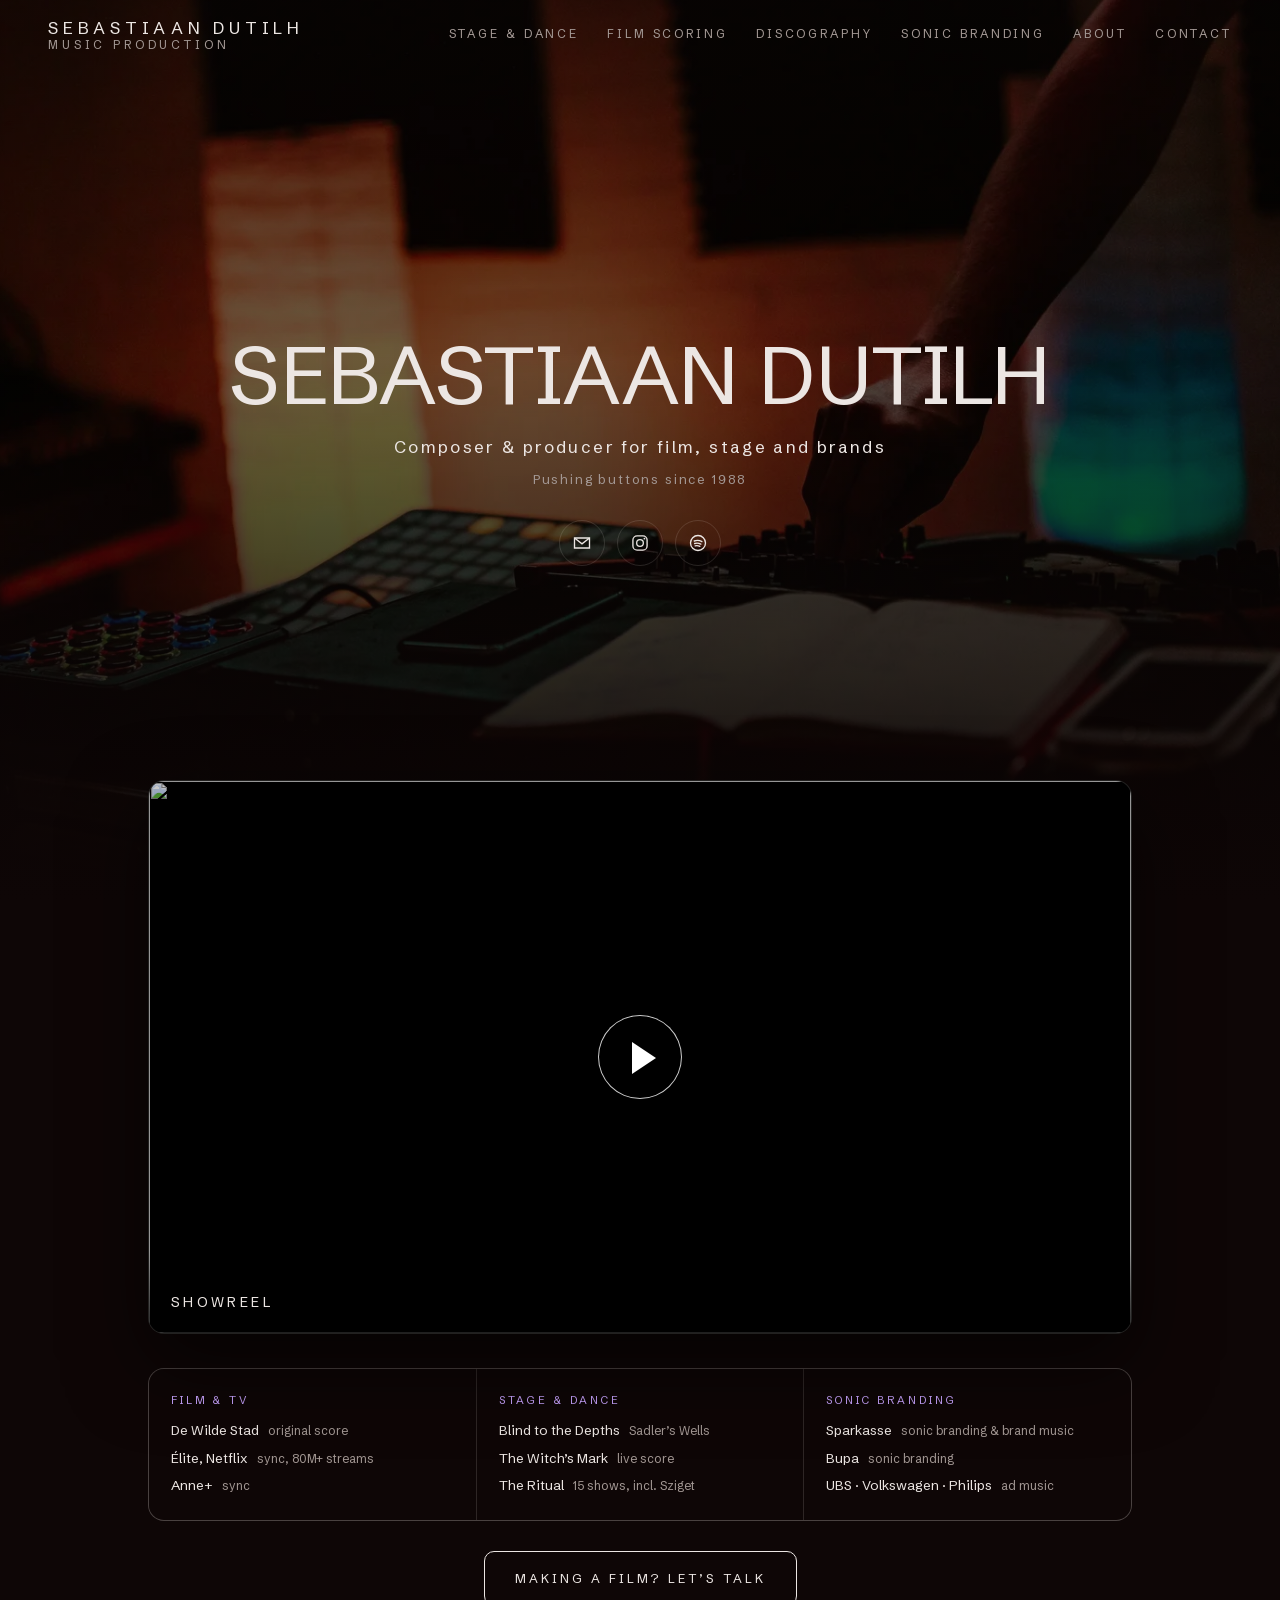
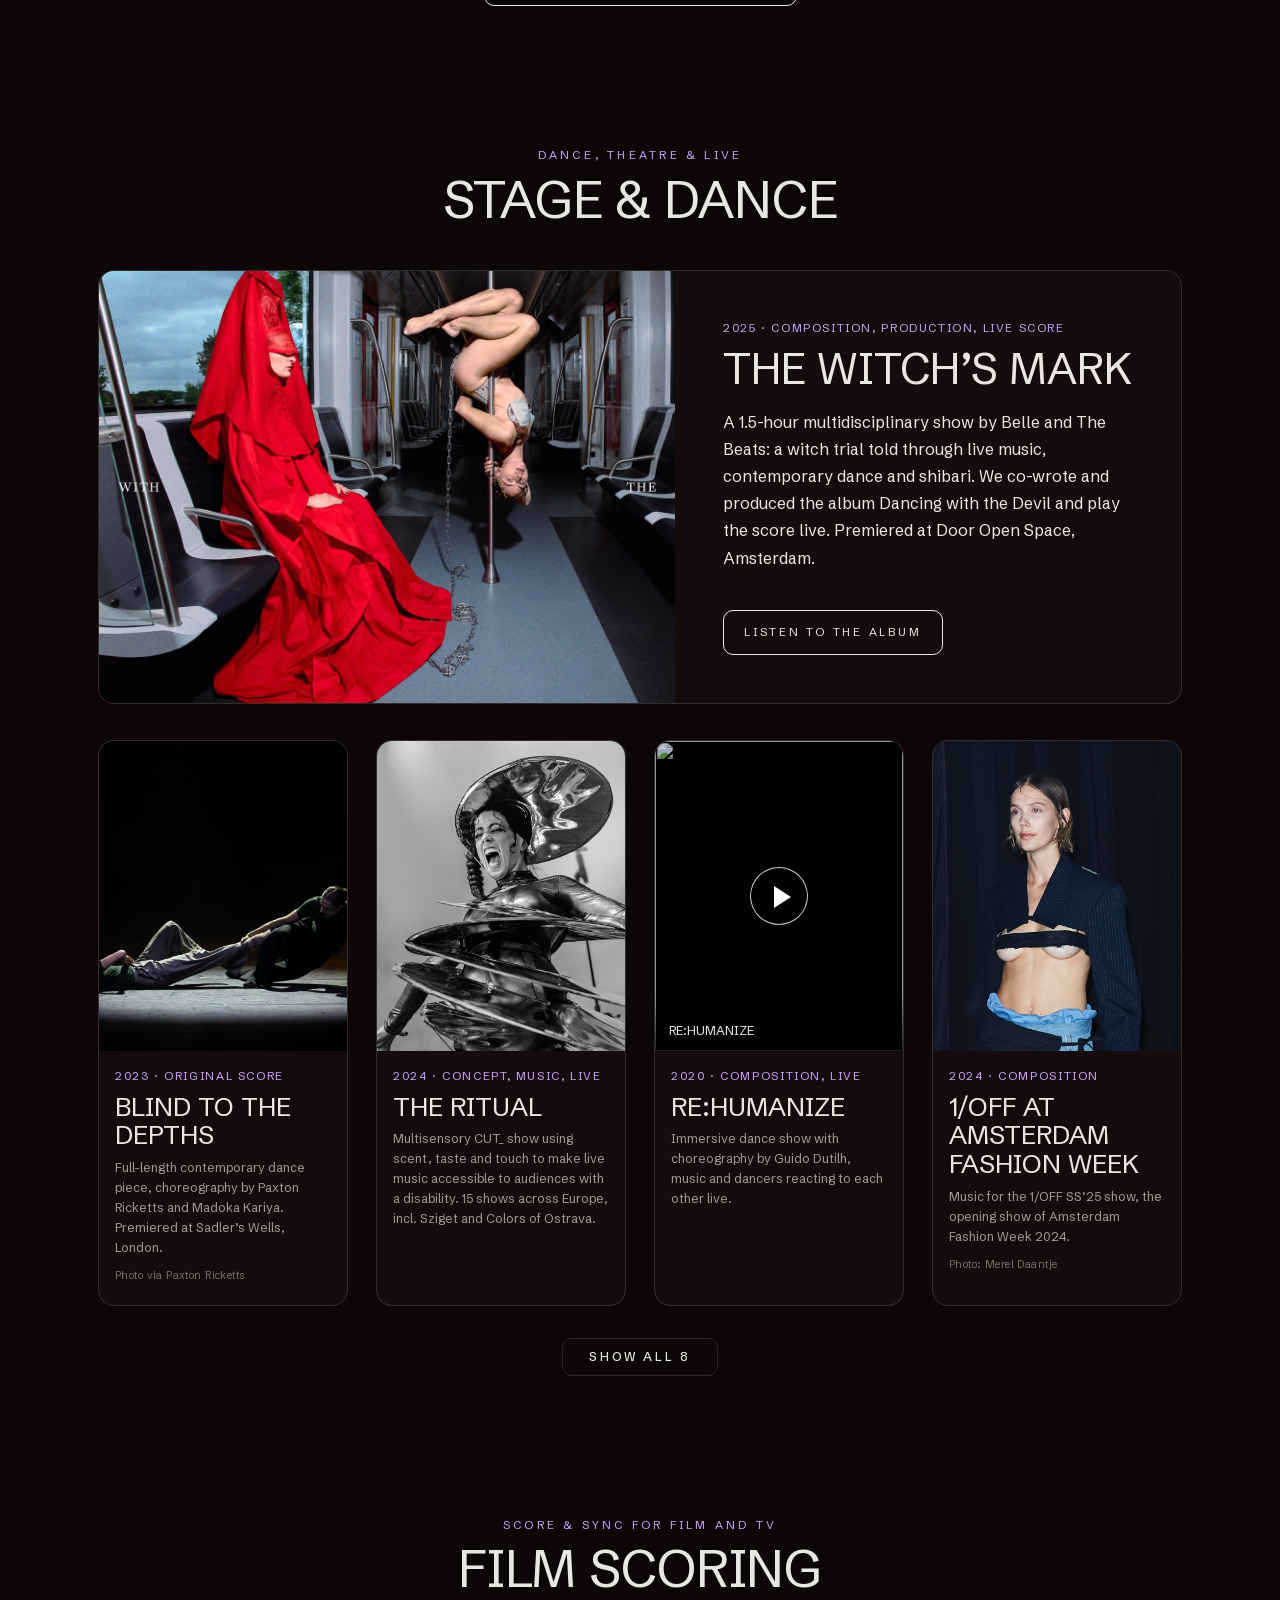
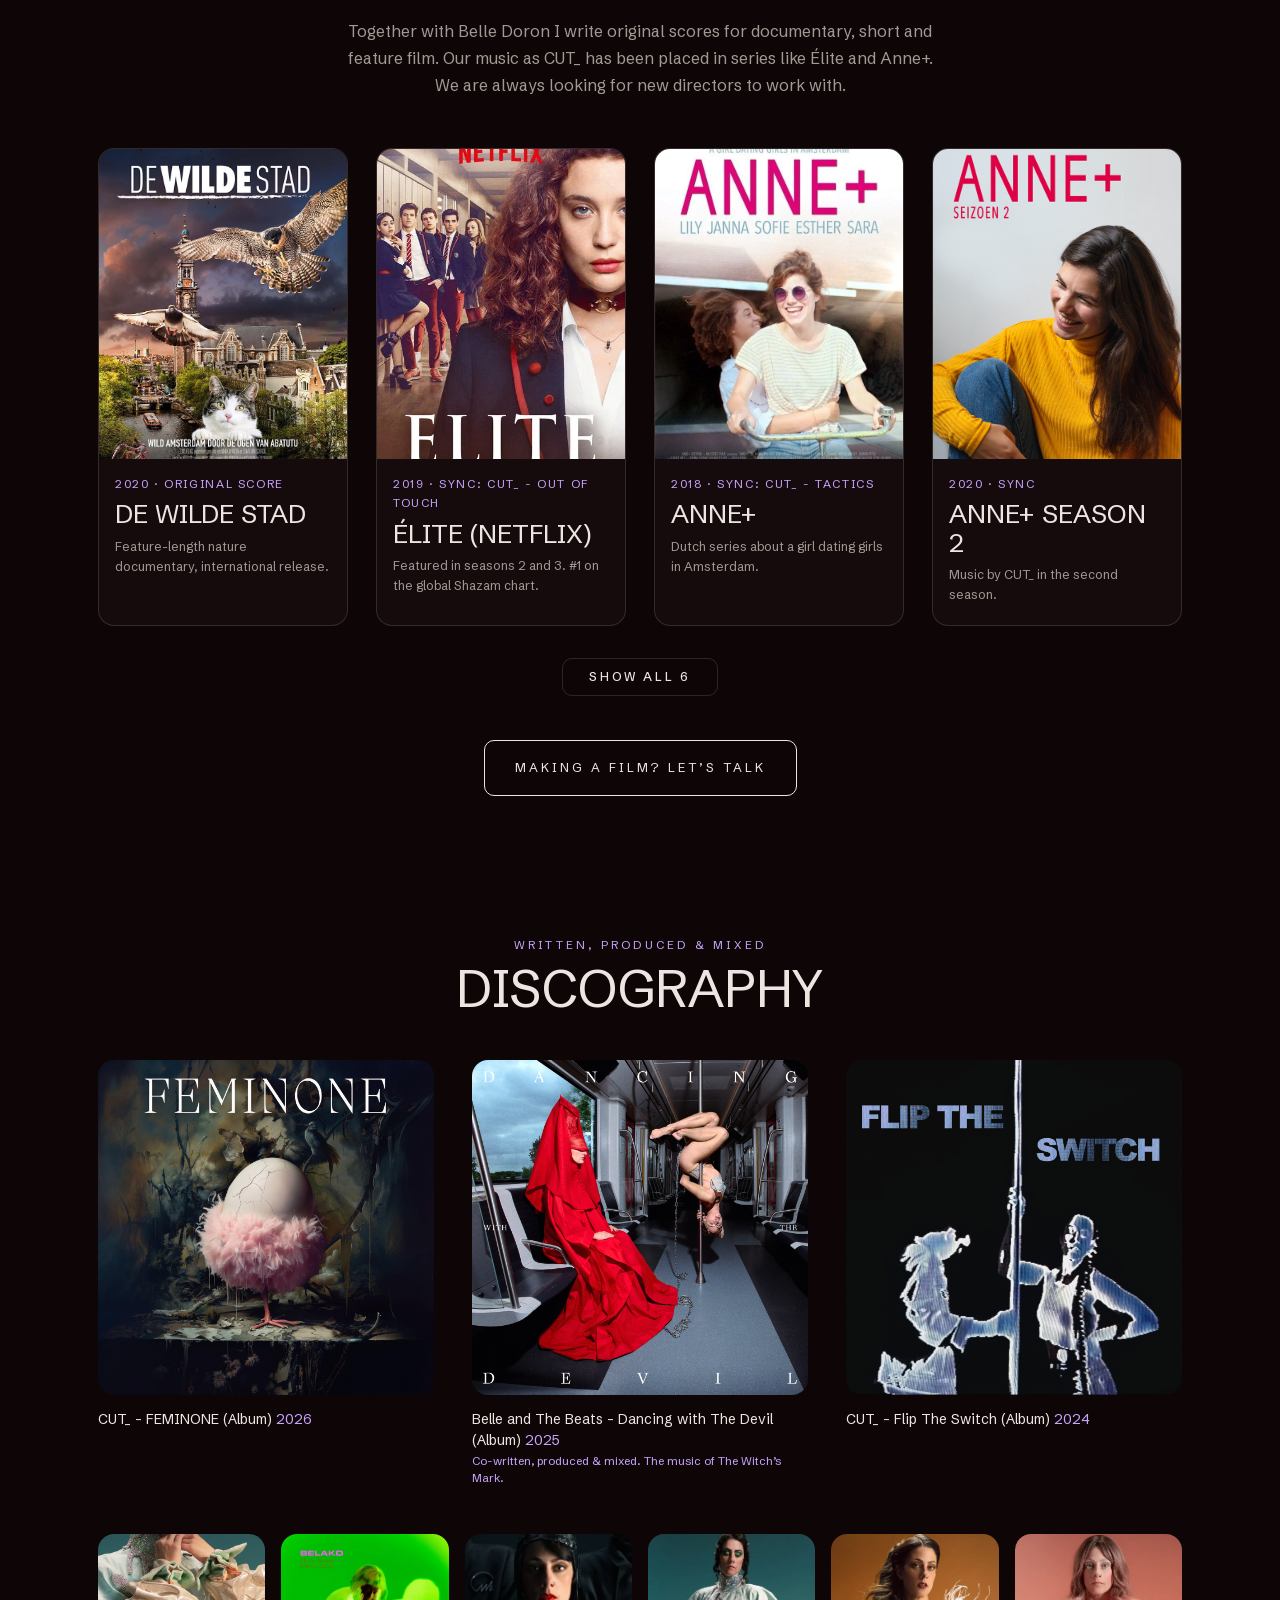
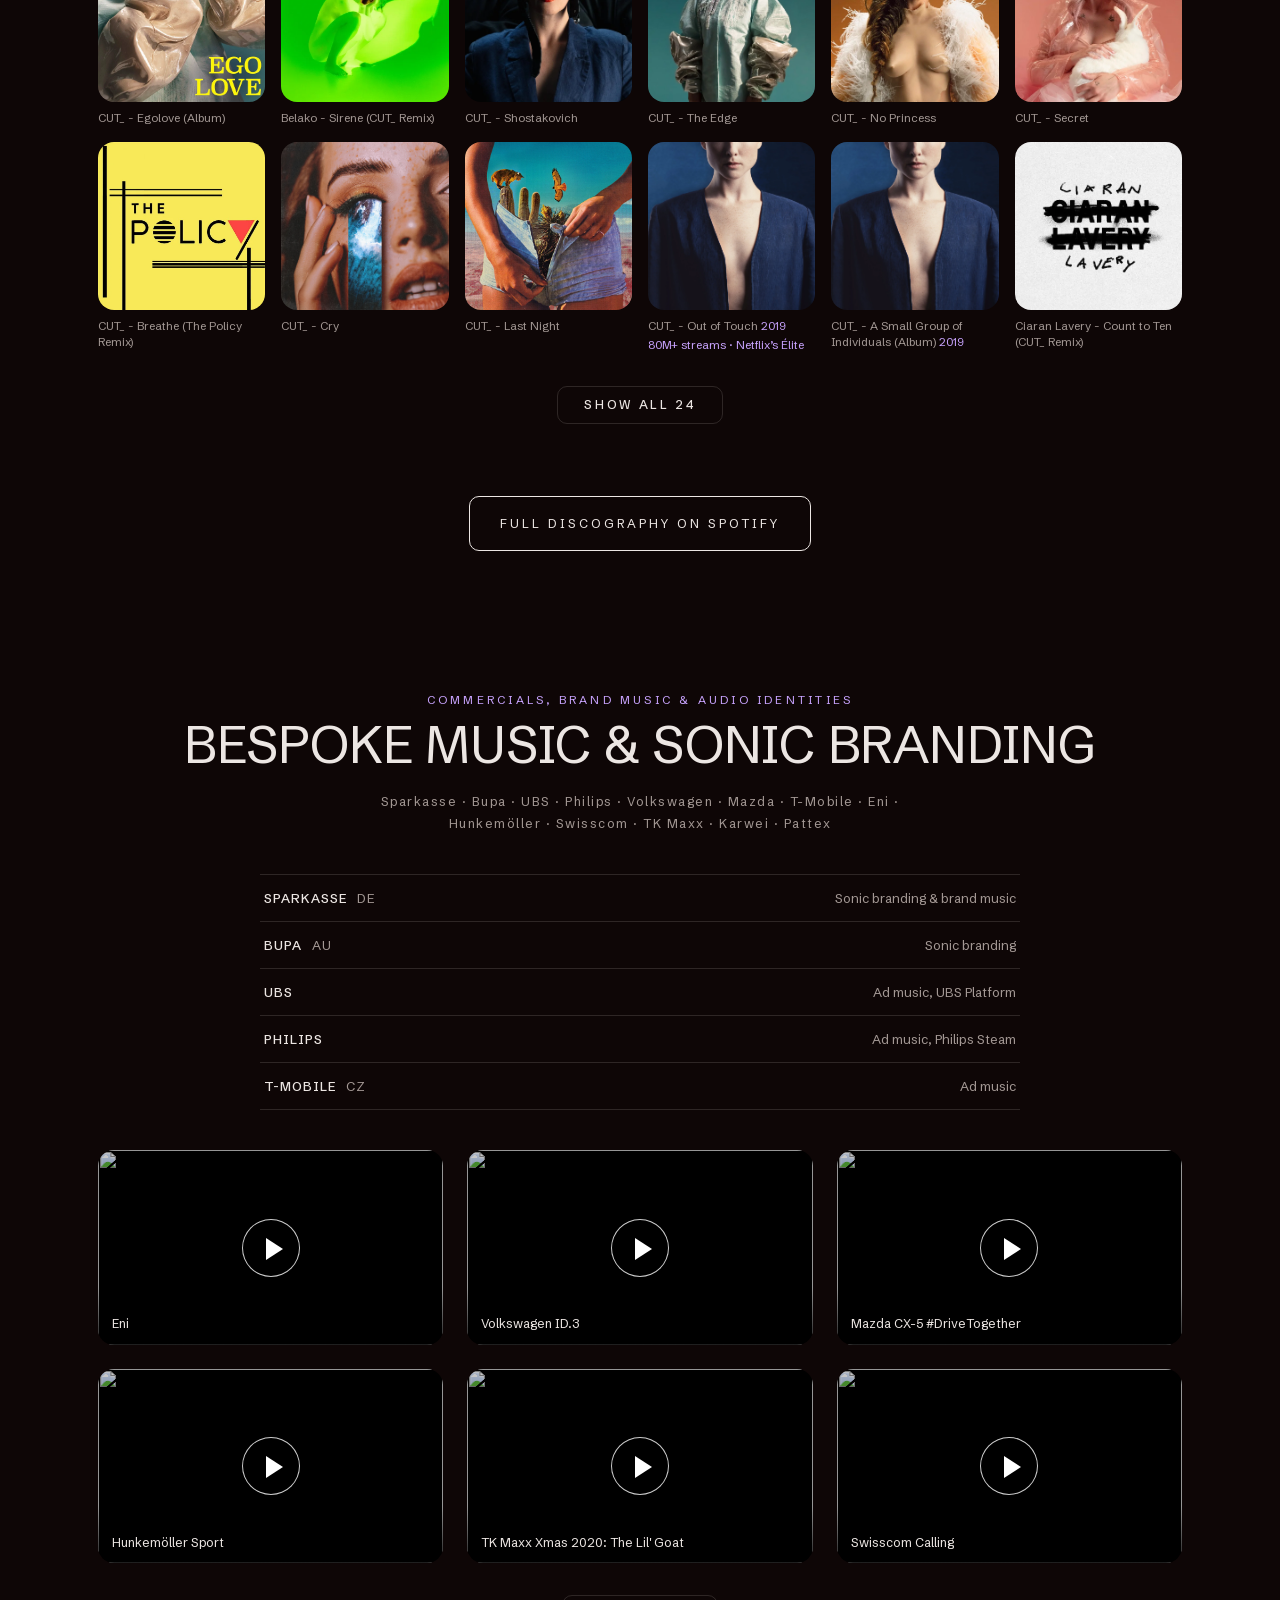
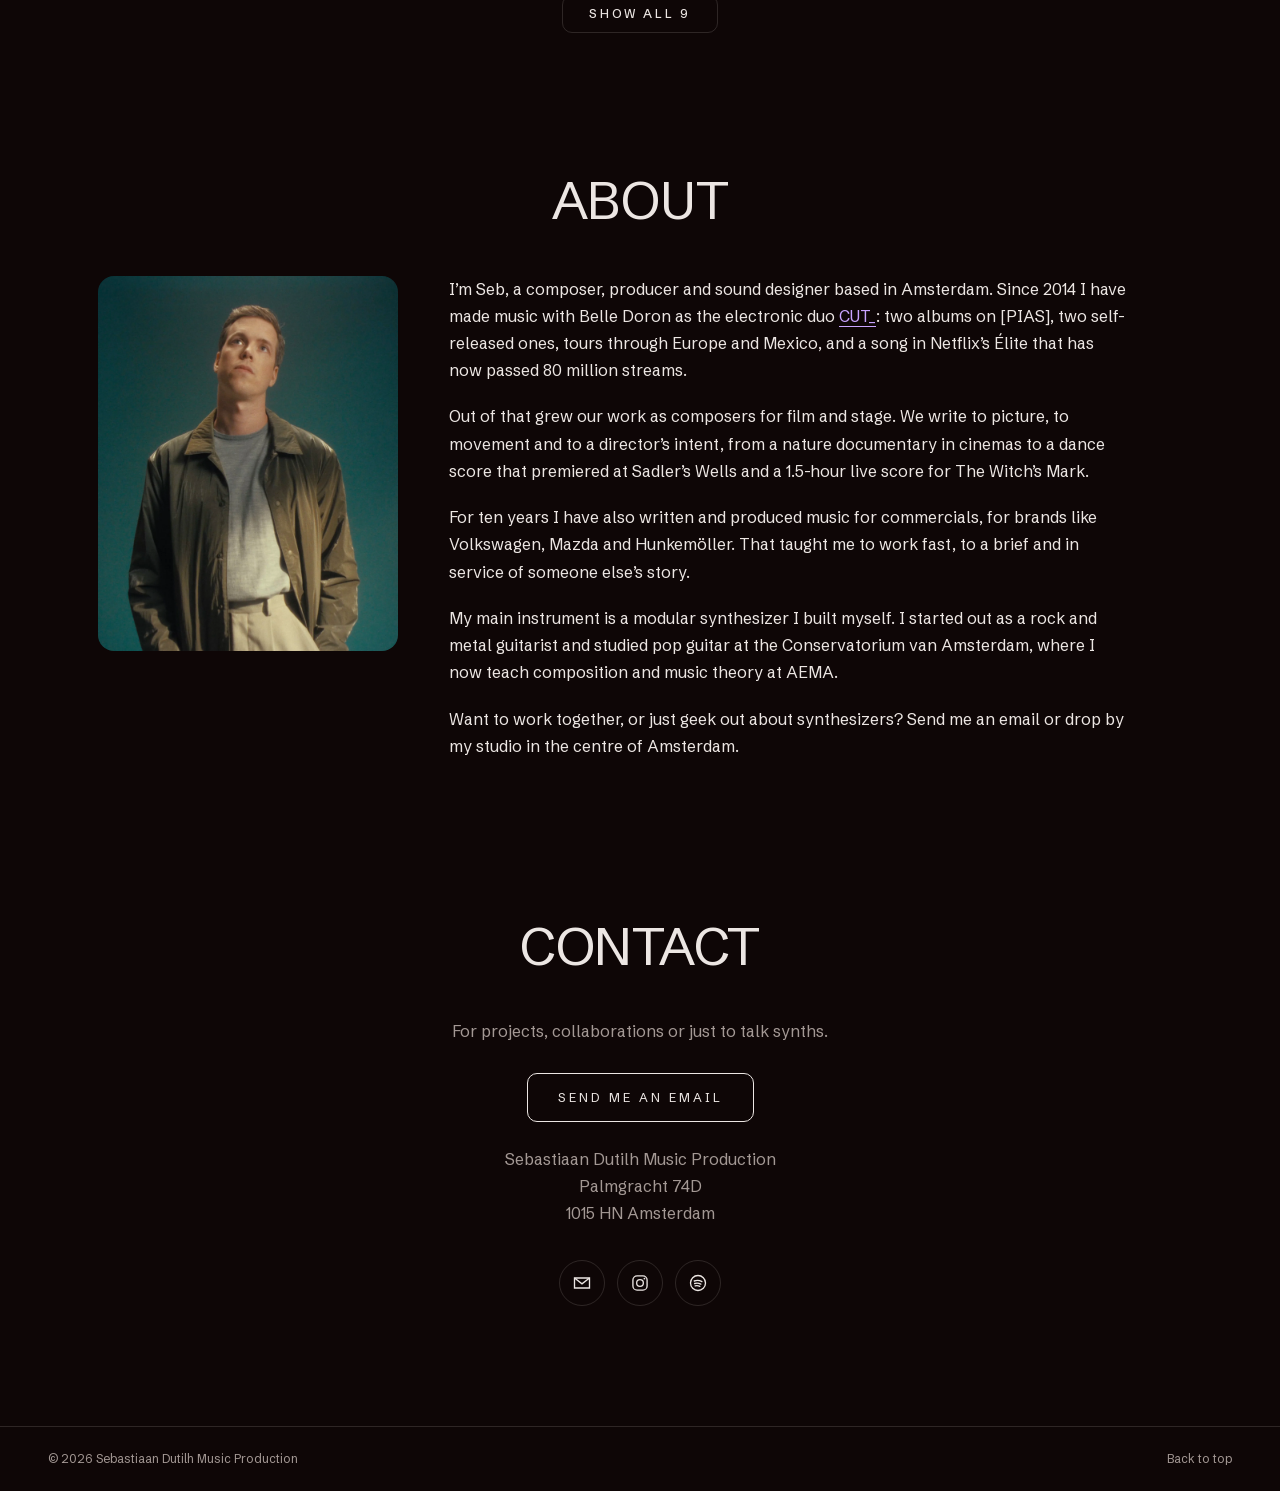
==== commit f1b18bf8: "Oude opmaak met Schibsted Grotesk en afgeronde hoeken Co-Authored-By: Claude Opus 5.5 <noreply@anthr" ====
--- a/index.html
+++ b/index.html
@@ -1,334 +1,104 @@
-<!doctype html>
-<html lang="en" data-type="service" data-radius="soft" data-buttons="solid" data-motion>
+<!DOCTYPE html>
+<html lang="en">
 <head>
-<meta charset="utf-8">
-<meta name="viewport" content="width=device-width, initial-scale=1, viewport-fit=cover">
-<title>Sebastiaan Dutilh: film and stage composer in Amsterdam</title>
-<meta name="description" content="Original scores for film, dance and theatre, written with Belle Doron, and sonic branding for brands like Sparkasse and Bupa.">
-<meta property="og:type" content="website">
-<meta property="og:title" content="Sebastiaan Dutilh: film and stage composer in Amsterdam">
-<meta property="og:description" content="Scores for film, dance and theatre, and sonic branding, from a studio in the Jordaan.">
-<meta property="og:image" content="share.jpg">
-<meta name="twitter:card" content="summary_large_image">
-<link rel="icon" href="favicon.svg" type="image/svg+xml">
-<meta name="theme-color" content="#ebe5e3">
-<!-- <link rel="canonical" href="https://sdmp.studio/"> once the domain points here -->
-<meta name="site-kind" content="other">
-<meta name="page-type" content="service">
-<link rel="preload" href="assets/fonts/schibsted-grotesk.woff2" as="font" type="font/woff2" crossorigin>
-<style>
-/* the dealt pairing, served from this site (latin subset of the Google Fonts files) */
-@font-face { font-family: "Schibsted Grotesk"; font-style: normal; font-weight: 400 700; font-display: swap; src: url(assets/fonts/schibsted-grotesk.woff2) format("woff2"); }
-</style>
-<link rel="stylesheet" href="assets/system.css">
-<link rel="stylesheet" href="assets/ui/cards.css">
-<link rel="stylesheet" href="assets/motion/motion.css">
-<link rel="stylesheet" href="assets/backgrounds/backgrounds.css">
-<link rel="stylesheet" href="assets/layout/layout.css">
-<link rel="stylesheet" href="assets/icons/icon.css">
-<style>
-:root {
-  --p-bg: #ebe5e3; --p-surface: #e1dad7; --p-ink: #2b2622; --p-muted: #655c58;
-  --p-accent: #0f7d45; --p-accent-ink: #ffffff; --p-action: #0f7d45; --p-action-ink: #ffffff;
-  --p-inv-bg: #2b2622; --p-inv-surface: #36312d; --p-inv-ink: #ebe5e3; --p-inv-muted: #a29c99;
-  --p-inv-accent: #ebe5e3; --p-inv-accent-ink: #2b2622; --p-inv-action: #ebe5e3; --p-inv-action-ink: #2b2622;
-  --font-display: "Schibsted Grotesk", system-ui, sans-serif;
-  --font-text: "Schibsted Grotesk", system-ui, sans-serif;
-  --display-weight: 400;
-  --display-tracking: -0.035em;
-  --display-tracking-xl: -0.042em;
-  --ly-scale: 0.98;
-}
-</style>
-<!-- page CSS: only inside a visual -->
-<style>
-  #reel .reel__frame { position: relative; overflow: hidden; border-radius: var(--r-lg); background: #000; }
-  #reel .reel__poster, #reel .reel__poster > img, #reel .reel__frame > iframe { position: absolute; inset: 0; width: 100%; height: 100%; border: 0; object-fit: cover; }
-  #reel .reel__poster > img { transition: transform 600ms var(--ease); }
-  @media (hover: hover) and (pointer: fine) { #reel .reel__poster:hover > img { transform: scale(1.02); } }
-  @media (max-width: 1023px) { #reel .reel__frame { height: auto; aspect-ratio: 16 / 9; } }
-  @media (min-width: 640px) and (max-width: 1023px) { #reel .reel__frame { aspect-ratio: 1 / 1; } }
-  @media (max-width: 639px) { #reel .reel__frame { aspect-ratio: 4 / 5; } }
-  #branding .branding__photo { display: block; aspect-ratio: 4 / 3; border-radius: var(--r-lg); overflow: hidden; }
-  #dance .dance__frame { background: var(--surface); }
-  #dance .dance__frame > .frame__img { object-fit: contain; padding: var(--s-6); }
-  @media (max-width: 1023px) { #dance .dance__frame { min-height: 0; height: auto; aspect-ratio: 4 / 5; margin-top: var(--s-7); } }
-  #records .wall { display: grid; grid-template-columns: repeat(6, minmax(0, 1fr)); gap: 2px; }
-  #records .wall a { display: block; aspect-ratio: 1 / 1; overflow: hidden; }
-  #records .wall img { width: 100%; height: 100%; object-fit: cover; transition: transform 600ms var(--ease); }
-  @media (hover: hover) and (pointer: fine) { #records .wall a:hover img { transform: scale(1.03); } }
-  @media (min-width: 640px) { #records .wall > a:nth-child(n+13) { display: none; } }
-  #stage .mo-pc__visual > img { object-position: var(--pos, 50% 50%); }
-  @media (max-width: 639px) { #stage:not(.is-live) { min-height: calc(2 * 100lvh); } #stage:not(.is-live) .mo-pc__visual > img { aspect-ratio: 21 / 20; max-height: none; } }
-  @media (min-width: 640px) and (max-width: 1023px) { #records .wall { grid-template-columns: repeat(4, minmax(0, 1fr)); } }
-  @media (max-width: 639px) { #records .wall { grid-template-columns: repeat(2, minmax(0, 1fr)); } }
-  #about .about__photo { position: relative; overflow: hidden; border-radius: var(--r-lg); height: min(620px, var(--ly-fit, 620px)); }
-  #about .about__photo > img { position: absolute; inset: 0; width: 100%; height: 100%; object-fit: cover; object-position: 50% 20%; }
-  @media (max-width: 1023px) { #about .about__photo { height: auto; aspect-ratio: 4 / 3; margin-top: var(--s-7); } }
-</style>
-<script>document.documentElement.classList.add('m-enter');setTimeout(()=>document.documentElement.classList.add('m-enter-done'),700)</script>
-<script src="assets/backgrounds/backgrounds.js"></script>
-<script>document.documentElement.classList.add('mo-js');setTimeout(()=>document.documentElement.classList.add('mo-safe'),2500)</script>
-<link rel="modulepreload" href="assets/moments/moments.js">
-<link rel="modulepreload" href="assets/moments/lib.js">
-<link rel="modulepreload" href="assets/moments/pinned-chapters/moment.js">
-<link rel="modulepreload" href="assets/moments/word-highlight/moment.js">
+  <meta charset="utf-8">
+  <meta name="viewport" content="width=device-width, initial-scale=1">
+  <title>Sebastiaan Dutilh | Composer & Producer for Film, Stage and Screen</title>
+  <meta name="description" content="Sebastiaan Dutilh: composer, producer and sound designer from Amsterdam. Scores for film, contemporary dance and theatre, music for commercials, and one half of CUT_ (Out of Touch, 80M+ streams, Netflix's Élite).">
+  <link rel="canonical" href="https://sdmp.studio/">
+  <meta property="og:type" content="website">
+  <meta property="og:title" content="Sebastiaan Dutilh | Composer & Producer">
+  <meta property="og:description" content="Music for film, stage and screen. Amsterdam.">
+  <meta property="og:url" content="https://sdmp.studio/">
+  <meta property="og:image" content="https://sdmp.studio/img/hero-studio.jpg">
+  <meta name="theme-color" content="#0e0606">
+  <link rel="preload" href="assets/fonts/schibsted-grotesk.woff2" as="font" type="font/woff2" crossorigin>
+  <link rel="stylesheet" href="css/style.css">
+  <script type="application/ld+json">
+  {"@context":"https://schema.org","@type":"Person","name":"Sebastiaan Dutilh","jobTitle":"Composer, Music Producer, Sound Designer","url":"https://sdmp.studio/","address":{"@type":"PostalAddress","addressLocality":"Amsterdam","addressCountry":"NL"},"memberOf":{"@type":"MusicGroup","name":"CUT_","url":"http://cutunderscore.com/"},"sameAs":["https://instagram.com/insebtion_","https://open.spotify.com/playlist/26kbtVySStQBaPMdtXrE3F"]}
+  </script>
 </head>
 <body>
-<!-- type: service
-     deal: hero split, nav nav-split, close close-type, footer footer-dark, rhythm surface-pairs, buttons solid, mark initial
-     palette rose-grey-green, type schibsted (Schibsted Grotesk; source-serif failed hero-lines at 45 characters), radius soft
-     moments: pinned-chapters in #stage (three live scores, one frame), word-highlight in #studio (the statement) -->
+  <header class="topbar" id="top">
+    <a class="brand" href="#home">Sebastiaan Dutilh<span>Music Production</span></a>
+    <button class="menu-toggle" aria-label="Menu" aria-expanded="false" aria-controls="nav"><span></span><span></span></button>
+    <nav id="nav">
+      <a href="#stage">Stage &amp; Dance</a>
+      <a href="#film">Film Scoring</a>
+      <a href="#discography">Discography</a>
+      <a href="#branding">Sonic Branding</a>
+      <a href="#about">About</a>
+      <a href="#contact">Contact</a>
+    </nav>
+  </header>
 
-<header class="nav nav--split">
-  <div class="wrap nav__bar">
-    <a class="skip-link" href="#top">Skip to content</a>
-    <nav class="nav__links" aria-label="Main">
-      <div class="nav__item"><a class="nav__link" href="#film">Film</a></div>
-      <div class="nav__item"><a class="nav__link" href="#stage">Stage</a></div>
-      <div class="nav__item"><a class="nav__link" href="#branding">Branding</a></div>
-      <div class="nav__item"><a class="nav__link" href="#records">Records</a></div>
-    </nav>
-    <a class="nav__logo" href="#top"><span class="mark mark--initial" aria-hidden="true">S</span>Sebastiaan Dutilh</a>
-    <div class="nav__actions">
-      <a class="btn btn--primary" href="#contact" data-mail>Email Sebastiaan</a>
-    </div>
-    <button class="nav__toggle" type="button" aria-expanded="false" aria-label="Menu">
-      <svg width="18" height="18" viewBox="0 0 18 18" aria-hidden="true"><path d="M2 5h14M2 13h14" stroke="currentColor" stroke-width="1.6" stroke-linecap="round"/></svg>
-    </button>
-  </div>
-</header>
+  <main>
+    <section id="home" class="hero">
+      <div class="hero-bg" role="img" aria-label="Modular synthesizer setup in the studio"></div>
+      <div class="hero-inner">
+        <h1 data-bind="name"></h1>
+        <p class="tagline" data-bind="tagline"></p>
+        <p class="motto" data-bind="motto"></p>
+        <div class="socials" data-socials></div>
+      </div>
+      <a class="scroll-cue" href="#reel" aria-label="Scroll down"></a>
+    </section>
 
-<main id="top">
-  <section class="hero hero--split" data-enter aria-labelledby="hero-h">
-    <div class="wrap"><div class="hero-text grid hero__grid">
-      <div class="hero__text span-5">
-        <h1 id="hero-h">Film and stage composer in Amsterdam</h1>
-        <p class="hero__lead">Original scores for film, dance and theatre, written with Belle Doron, and sonic branding for Sparkasse and Bupa. Our song Out of Touch has passed 80 million streams.</p>
-        <div class="btn-row">
-          <a class="btn btn--primary" href="#contact" data-mail>Email Sebastiaan<svg class="m-arrow" viewBox="0 0 12 12" aria-hidden="true"><path class="m-arrow__stem" d="M1 6h8"/><path class="m-arrow__head" d="M4.5 2.5 8 6l-3.5 3.5"/></svg></a>
-          <a class="btn btn--secondary" href="#reel">Watch the showreel</a>
-        </div>
+    <section id="reel" class="reel">
+      <div class="reel-video" data-reel></div>
+      <div class="proof" data-proof></div>
+      <a class="button" href="#contact">Making a film? Let’s talk</a>
+    </section>
+    <section id="stage" class="section">
+      <p class="kicker">Dance, theatre &amp; live</p>
+      <h2>Stage &amp; Dance</h2>
+      <div data-stage-featured></div>
+      <div class="cards" data-list="stage"></div>
+    </section>
+    <section id="film" class="section">
+      <p class="kicker">Score &amp; sync for film and TV</p>
+      <h2>Film Scoring</h2>
+      <p class="lead" data-film-intro></p>
+      <div class="cards" data-list="film"></div>
+      <a class="button" href="#contact" data-film-cta></a>
+    </section>
+    <section id="discography" class="section">
+      <p class="kicker">Written, produced &amp; mixed</p>
+      <h2>Discography</h2>
+      <div class="featured-releases" data-featured></div>
+      <div class="covers" data-list="discography"></div>
+      <a class="button" data-bind-href="spotify" target="_blank" rel="noopener">Full discography on Spotify</a>
+    </section>
+    <section id="branding" class="section">
+      <p class="kicker">Commercials, brand music &amp; audio identities</p>
+      <h2>Bespoke Music &amp; Sonic Branding</h2>
+      <p class="clients" data-clients></p>
+      <ul class="credits" data-credits></ul>
+      <div class="video-grid" data-list="commercials"></div>
+    </section>
+
+    <section id="about" class="section">
+      <h2>About</h2>
+      <div class="about">
+        <img class="portrait" alt="Portrait of Sebastiaan Dutilh" loading="lazy" data-portrait>
+        <div class="about-text" data-about></div>
       </div>
-      <div class="hero__media span-6 start-7">
-        <img src="img/w/hero-studio-960.webp" srcset="img/w/hero-studio-480.webp 480w, img/w/hero-studio-960.webp 960w, img/w/hero-studio-1500.webp 1500w" sizes="(max-width: 1023px) 100vw, 1100px" width="1500" height="1000" alt="Hands on a modular synthesizer in the studio, under orange and green light" style="--ly-pos: 55% 50%" fetchpriority="high" data-source="client" data-subject="the studio">
-        <div class="ly-float">
-          <div class="ly-float__row"><span>New album</span><span>2026</span></div>
-          <div class="ly-float__title">FEMINONE by CUT_</div>
-        </div>
-      </div>
-    </div></div>
-  </section>
+    </section>
 
-  <section class="section" id="reel" aria-labelledby="reel-h">
-    <div class="wrap">
-      <div class="section-head section-head--row">
-        <h2 id="reel-h">Showreel. <span class="muted">Film, stage and brand work in one cut.</span></h2>
-        <a class="btn btn--secondary" href="https://youtu.be/a45DMk4CSk4" data-yt-play>Play the showreel</a>
-      </div>
-      <figure class="reel__frame fit-screen" data-yt="a45DMk4CSk4">
-        <a class="reel__poster" href="https://youtu.be/a45DMk4CSk4" data-yt-play aria-label="Play the showreel"><img src="img/w/yt-showreel-960.webp" srcset="img/w/yt-showreel-480.webp 480w, img/w/yt-showreel-960.webp 960w, img/w/yt-showreel-1280.webp 1280w" sizes="(max-width: 639px) 780px, (max-width: 1023px) 100vw, 1280px" width="1280" height="720" alt="A dancer on a dark stage in front of a gold curtain, the first frame of the showreel" loading="lazy" data-source="client" data-subject="showreel" decoding="async"></a>
-      </figure>
-    </div>
-  </section>
+    <section id="contact" class="section contact">
+      <h2>Contact</h2>
+      <p class="lead">For projects, collaborations or just to talk synths.</p>
+      <button class="button mail-btn" data-mail>Send me an email</button>
+      <address data-address></address>
+      <div class="socials" data-socials></div>
+    </section>
+  </main>
 
-  <section class="section" id="film" aria-labelledby="film-h">
-    <div class="wrap">
-      <div class="section-head">
-        <h2 id="film-h">Scores and songs for film and series</h2>
-        <p>With Belle Doron I write original scores for documentary and short film, Stay by Youp Kruysdijk among them. Our songs as CUT_ are licensed to series like The L Word.</p>
-      </div>
-      <div class="grid">
-        <a class="tile span-4" href="https://youtu.be/p9Z8tX6YI3w">
-          <div class="tile__media"><img src="img/w/film-de-wilde-stad-700.webp" srcset="img/w/film-de-wilde-stad-480.webp 480w, img/w/film-de-wilde-stad-700.webp 700w" sizes="(max-width: 1023px) 100vw, 410px" width="700" height="1000" alt="Poster of De Wilde Stad: a falcon over the canals of Amsterdam" loading="lazy" style="object-position: 50% 12%" data-source="client" data-subject="film poster" decoding="async"></div>
-          <div class="tile__head"><h3>De Wilde Stad</h3></div>
-          <p class="tile__facts">Original score for a nature documentary, 2020</p>
-        </a>
-        <a class="tile span-4" href="https://youtu.be/9NQh9ovnDe0">
-          <div class="tile__media"><img src="img/w/film-elite-426.webp" srcset="img/w/film-elite-426.webp 426w" sizes="(max-width: 1023px) 100vw, 410px" width="426" height="597" alt="Poster of the Netflix series Élite" loading="lazy" style="object-position: 50% 30%" data-source="client" data-subject="series poster" decoding="async"></div>
-          <div class="tile__head"><h3>Élite, Netflix</h3></div>
-          <p class="tile__facts">Out of Touch in seasons 2 and 3, 2019</p>
-        </a>
-        <div class="tile span-4">
-          <div class="tile__media"><img src="img/w/film-anne-plus-620.webp" srcset="img/w/film-anne-plus-480.webp 480w, img/w/film-anne-plus-620.webp 620w" sizes="(max-width: 1023px) 100vw, 410px" width="620" height="886" alt="Poster of the series Anne+: two young women on a bike in Amsterdam" loading="lazy" style="object-position: 50% 15%" data-source="client" data-subject="series poster" decoding="async"></div>
-          <div class="tile__head"><h3>Anne+</h3></div>
-          <p class="tile__facts">Songs by CUT_ in seasons 1 and 2, 2018 and 2020</p>
-        </div>
-      </div>
-    </div>
-  </section>
+  <footer><span>&copy; <span data-year></span> Sebastiaan Dutilh Music Production</span><a href="#top">Back to top</a></footer>
 
-  <section class="section" id="stage" style="--h: 2; --hm: 2" data-moment="pinned-chapters" aria-labelledby="stage-h">
-    <div class="wrap mo-pc__grid">
-      <div class="mo-pc__text">
-        <h2 id="stage-h">Live scores for dance and theatre</h2>
-        <ol class="mo-pc__steps">
-          <li class="mo-pc__step">
-            <h3>The Witch’s Mark, 2025</h3>
-            <p>A 1.5-hour score for Belle and The Beats, played live: a witch trial told in music, dance and shibari.</p>
-            <figure class="mo-pc__visual"><img src="img/w/rel-dancing-with-the-devil-960.webp" srcset="img/w/rel-dancing-with-the-devil-480.webp 480w, img/w/rel-dancing-with-the-devil-960.webp 960w, img/w/rel-dancing-with-the-devil-1200.webp 1200w" sizes="(max-width: 639px) 100vw, (max-width: 1023px) 50vw, 628px" width="1200" height="1200" alt="A woman in a red cloak and a dancer hanging from a pole in a subway car" style="object-position: 50% 45%" loading="lazy" decoding="async"></figure>
-          </li>
-          <li class="mo-pc__step">
-            <h3>Blind to the Depths, 2023</h3>
-            <p>A full-length dance piece by Paxton Ricketts and Madoka Kariya, premiered at Sadler’s Wells in London.</p>
-            <figure class="mo-pc__visual"><img src="img/w/stage-blind-to-the-depths-960.webp" srcset="img/w/stage-blind-to-the-depths-480.webp 480w, img/w/stage-blind-to-the-depths-960.webp 960w, img/w/stage-blind-to-the-depths-1500.webp 1500w" sizes="(max-width: 639px) 100vw, (max-width: 1023px) 50vw, 628px" width="1500" height="1000" alt="Two dancers on the floor of a dark stage" loading="lazy" decoding="async"></figure>
-          </li>
-          <li class="mo-pc__step">
-            <h3>The Ritual, 2024</h3>
-            <p>A CUT_ show with scent, taste and touch, made for audiences with a disability. 15 shows, Sziget among them.</p>
-            <figure class="mo-pc__visual"><img src="img/w/stage-the-ritual-960.webp" srcset="img/w/stage-the-ritual-480.webp 480w, img/w/stage-the-ritual-960.webp 960w, img/w/stage-the-ritual-1600.webp 1600w" sizes="(max-width: 639px) 100vw, (max-width: 1023px) 50vw, 628px" width="1600" height="1066" alt="Belle Doron singing on stage in a silver costume" style="object-position: 29% 30%" loading="lazy" decoding="async"></figure>
-          </li>
-        </ol>
-      </div>
-      <div class="mo-pc__visuals frame"></div>
-    </div>
-  </section>
+  <dialog class="lightbox" aria-label="Image"><img alt=""><button aria-label="Close">&times;</button></dialog>
 
-  <section class="section" id="dance" style="--hm: 2" aria-labelledby="dance-h">
-    <div class="wrap">
-      <div class="section-head">
-        <h2 id="dance-h">Music for Nederlands Dans Theater and others</h2>
-        <p>New pieces by NDT dancers in The Hague, and shows where the dancers and the music react to each other live.</p>
-      </div>
-      <div class="grid grid--top fill" data-peek>
-        <ul class="rows span-5">
-          <li data-peek-to="switch19" tabindex="0"><span class="rows__name">Switch, Nederlands Dans Theater</span><p>Zuiderstrandtheater, The Hague</p><span class="rows__value">2019</span></li>
-          <li data-peek-to="move" tabindex="0"><span class="rows__name">Switch: On the Move</span><p>Lucent Danstheater, The Hague</p><span class="rows__value">NDT</span></li>
-          <li data-peek-to="switch21" tabindex="0"><span class="rows__name">Switch, Nederlands Dans Theater</span><p>New work by the company’s dancers</p><span class="rows__value">2021</span></li>
-          <li data-peek-to="rehumanize" tabindex="0"><span class="rows__name">RE:HUMANIZE</span><p>Immersive show with choreographer Guido Dutilh</p><span class="rows__value">2020</span></li>
-          <li data-peek-to="momentum" tabindex="0"><span class="rows__name">Momentum: Lost &amp; Found</span><p>Contemporary dance</p><span class="rows__value">CUT_</span></li>
-        </ul>
-        <div class="frame frame--photo frame--fill span-6 start-7 dance__frame">
-          <img class="frame__img" data-peek-for="switch19" src="img/w/dance-switch-2019-960.webp" srcset="img/w/dance-switch-2019-480.webp 480w, img/w/dance-switch-2019-960.webp 960w, img/w/dance-switch-2019-1500.webp 1500w" sizes="(max-width: 1023px) 100vw, 628px" width="1500" height="1668" alt="Orange poster for Switch with the title in blue tubes" data-source="client" data-subject="dance poster" loading="lazy" decoding="async">
-          <img class="frame__img" data-peek-for="move" src="img/w/dance-switch-on-the-move-960.webp" srcset="img/w/dance-switch-on-the-move-480.webp 480w, img/w/dance-switch-on-the-move-960.webp 960w, img/w/dance-switch-on-the-move-1500.webp 1500w" sizes="(max-width: 1023px) 100vw, 628px" width="1500" height="1862" alt="Poster for Switch: On the Move, a dancer under a pale cloth" hidden data-source="client" data-subject="dance poster" loading="lazy" decoding="async">
-          <img class="frame__img" data-peek-for="switch21" src="img/w/dance-switch-2021-810.webp" srcset="img/w/dance-switch-2021-480.webp 480w, img/w/dance-switch-2021-810.webp 810w" sizes="(max-width: 1023px) 100vw, 628px" width="810" height="1440" alt="Poster for Switch 2021 in green, blue and red" hidden data-source="client" data-subject="dance poster" loading="lazy" decoding="async">
-          <img class="frame__img" data-peek-for="rehumanize" src="img/w/dance-rehumanize-960.webp" srcset="img/w/dance-rehumanize-480.webp 480w, img/w/dance-rehumanize-960.webp 960w, img/w/dance-rehumanize-1000.webp 1000w" sizes="(max-width: 1023px) 100vw, 628px" width="1000" height="1411" alt="Grey poster for RE:HUMANIZE with a mirrored figure" hidden data-source="client" data-subject="dance poster" loading="lazy" decoding="async">
-          <img class="frame__img" data-peek-for="momentum" src="img/w/dance-momentum-960.webp" srcset="img/w/dance-momentum-480.webp 480w, img/w/dance-momentum-960.webp 960w, img/w/dance-momentum-1280.webp 1280w" sizes="(max-width: 1023px) 100vw, 628px" width="1280" height="1280" alt="Poster for Momentum: Lost and Found, dancers in red and blue light" hidden data-source="client" data-subject="dance poster" loading="lazy" decoding="async">
-        </div>
-      </div>
-    </div>
-  </section>
-
-  <section class="section statement" id="studio" data-moment="word-highlight" aria-label="The studio">
-    <div class="wrap">
-      <p class="t-label">The studio</p>
-      <p class="mo-wh__text">I write on a <strong>modular synthesizer</strong> I built myself. Before that I played guitar in rock and metal bands, and studied pop guitar at the Conservatorium van Amsterdam, where I now teach composition.</p>
-    </div>
-  </section>
-
-  <section class="section ground-surface" id="branding" aria-labelledby="branding-h">
-    <div class="wrap grid grid--top">
-      <div class="span-5">
-        <div class="section-head">
-          <h2 id="branding-h">Sonic branding and music for ads</h2>
-          <p>Ten years of music for commercials, among them Eni, Volkswagen, Swisscom and Hunkemöller.</p>
-        </div>
-        <ul class="rows">
-          <li><span class="rows__name">Sparkasse</span><p>Sonic branding and brand music</p><span class="rows__value">Germany</span></li>
-          <li><span class="rows__name">Bupa</span><p>Sonic branding</p><span class="rows__value">Australia</span></li>
-          <li><span class="rows__name">UBS</span><p>Ad music for UBS Platform</p><span class="rows__value">Switzerland</span></li>
-          <li><span class="rows__name">Philips</span><p>Ad music for Philips Steam</p><span class="rows__value">Netherlands</span></li>
-          <li><span class="rows__name">T-Mobile</span><p>Ad music</p><span class="rows__value">Czech Republic</span></li>
-        </ul>
-      </div>
-      <div class="span-6 start-7">
-        <a class="frame frame--photo branding__photo" href="https://youtu.be/Cehr2FDxos0" aria-label="Watch the Eni ad on YouTube"><img class="frame__img" src="img/w/yt-eni-960.webp" srcset="img/w/yt-eni-480.webp 480w, img/w/yt-eni-960.webp 960w, img/w/yt-eni-1280.webp 1280w" sizes="(max-width: 1023px) 100vw, 840px" width="1280" height="720" alt="A scientist in a lab coat working on a glowing screen, from the Eni ad" loading="lazy" data-source="client" data-subject="ad still" decoding="async"></a>
-      </div>
-    </div>
-  </section>
-
-  <section class="section ground-surface" id="records" style="--hm: 2" aria-labelledby="records-h">
-    <div class="wrap">
-      <div class="section-head section-head--row">
-        <h2 id="records-h">Records. <span class="muted">Four albums as CUT_, remixes and productions for others.</span></h2>
-        <a class="link" href="https://open.spotify.com/playlist/26kbtVySStQBaPMdtXrE3F">Listen on Spotify</a>
-      </div>
-      <div class="wall">
-        <a href="https://open.spotify.com/album/61LrLjkMhsASNnqVBgwVIO" aria-label="FEMINONE by CUT_, 2026, on Spotify"><img src="img/w/rel-feminone-600.webp" srcset="img/w/rel-feminone-480.webp 480w, img/w/rel-feminone-600.webp 600w" sizes="(max-width: 639px) 50vw, (max-width: 1023px) 25vw, 210px" width="600" height="600" alt="Cover of FEMINONE by CUT_" loading="lazy" decoding="async"></a>
-        <a href="https://open.spotify.com/album/2rOTzM0jRcR5OzJ8dtAFrM" aria-label="Flip The Switch by CUT_, 2024, on Spotify"><img src="img/w/rel-flip-the-switch-600.webp" srcset="img/w/rel-flip-the-switch-480.webp 480w, img/w/rel-flip-the-switch-600.webp 600w" sizes="(max-width: 639px) 50vw, (max-width: 1023px) 25vw, 210px" width="600" height="600" alt="Cover of Flip The Switch by CUT_" loading="lazy" decoding="async"></a>
-        <a href="https://open.spotify.com/track/3DgjbN7e2gppallutVbat6" aria-label="Out of Touch by CUT_, 2019, on Spotify"><img src="img/w/rel-small-group-of-individuals-600.webp" srcset="img/w/rel-small-group-of-individuals-480.webp 480w, img/w/rel-small-group-of-individuals-600.webp 600w" sizes="(max-width: 639px) 50vw, (max-width: 1023px) 25vw, 210px" width="600" height="600" alt="Cover of A Small Group of Individuals by CUT_" loading="lazy" decoding="async"></a>
-        <a href="https://open.spotify.com/album/5Txm8EeujDX4mcaBtA4ZLJ" aria-label="Egolove by CUT_ on Spotify"><img src="img/w/rel-egolove-600.webp" srcset="img/w/rel-egolove-480.webp 480w, img/w/rel-egolove-600.webp 600w" sizes="(max-width: 639px) 50vw, (max-width: 1023px) 25vw, 210px" width="600" height="600" alt="Cover of Egolove by CUT_" loading="lazy" decoding="async"></a>
-        <a href="https://open.spotify.com/track/0wPCRE762KtctiDsE3CdgO" aria-label="Belako, Sirene, CUT_ remix, on Spotify"><img src="img/w/rel-belako-sirene-600.webp" srcset="img/w/rel-belako-sirene-480.webp 480w, img/w/rel-belako-sirene-600.webp 600w" sizes="(max-width: 639px) 50vw, (max-width: 1023px) 25vw, 210px" width="600" height="600" alt="Cover of Sirene by Belako" loading="lazy" decoding="async"></a>
-        <a href="https://open.spotify.com/album/1TtLXuYCUTwrfvi9t4KmJg" aria-label="Blind = Bliss EP by CUT_ on Spotify"><img src="img/w/rel-blind-bliss-600.webp" srcset="img/w/rel-blind-bliss-480.webp 480w, img/w/rel-blind-bliss-600.webp 600w" sizes="(max-width: 639px) 50vw, (max-width: 1023px) 25vw, 210px" width="600" height="600" alt="Cover of Blind = Bliss by CUT_" loading="lazy" decoding="async"></a>
-        <a href="https://open.spotify.com/track/5BsIrgVz9luIhJffCLkXfc" aria-label="Ciaran Lavery, Count to Ten, CUT_ remix, on Spotify"><img src="img/w/rel-ciaran-lavery-400.webp" srcset="img/w/rel-ciaran-lavery-400.webp 400w" sizes="(max-width: 639px) 50vw, (max-width: 1023px) 25vw, 210px" width="400" height="400" alt="Cover of Count to Ten by Ciaran Lavery" loading="lazy" decoding="async"></a>
-        <a href="https://open.spotify.com/track/50MJKQk7ysuXS4HWsSxJZk" aria-label="Rina Mushonga, Cassiopeia, on Spotify"><img src="img/w/rel-cassiopeia-500.webp" srcset="img/w/rel-cassiopeia-480.webp 480w, img/w/rel-cassiopeia-500.webp 500w" sizes="(max-width: 639px) 50vw, (max-width: 1023px) 25vw, 210px" width="500" height="500" alt="Cover of Cassiopeia by Rina Mushonga" loading="lazy" decoding="async"></a>
-        <a href="https://open.spotify.com/track/2FKmnn5Q9Q8JU9MqtsvF5d" aria-label="Cry by CUT_ on Spotify"><img src="img/w/rel-cry-600.webp" srcset="img/w/rel-cry-480.webp 480w, img/w/rel-cry-600.webp 600w" sizes="(max-width: 639px) 50vw, (max-width: 1023px) 25vw, 210px" width="600" height="600" alt="Cover of Cry by CUT_" loading="lazy" decoding="async"></a>
-        <a href="https://open.spotify.com/track/1ya1BicSyHG19QTST4wTPC" aria-label="Mottron, Lighter, CUT_ remix, on Spotify"><img src="img/w/rel-mottron-lighter-599.webp" srcset="img/w/rel-mottron-lighter-480.webp 480w, img/w/rel-mottron-lighter-599.webp 599w" sizes="(max-width: 639px) 50vw, (max-width: 1023px) 25vw, 210px" width="599" height="600" alt="Cover of Lighter by Mottron" loading="lazy" decoding="async"></a>
-        <a href="https://open.spotify.com/track/1CcudNqbdSAj5HbpXooL2c" aria-label="Breathe, The Policy remix, on Spotify"><img src="img/w/rel-the-policy-600.webp" srcset="img/w/rel-the-policy-480.webp 480w, img/w/rel-the-policy-600.webp 600w" sizes="(max-width: 639px) 50vw, (max-width: 1023px) 25vw, 210px" width="600" height="600" alt="Cover of Breathe, The Policy remix" loading="lazy" decoding="async"></a>
-        <a href="https://open.spotify.com/track/2xo9qUS6eVIwOEssGvm4DJ" aria-label="Electrify by CUT_ on Spotify"><img src="img/w/rel-electrify-600.webp" srcset="img/w/rel-electrify-480.webp 480w, img/w/rel-electrify-600.webp 600w" sizes="(max-width: 639px) 50vw, (max-width: 1023px) 25vw, 210px" width="600" height="600" alt="Cover of Electrify by CUT_" loading="lazy" decoding="async"></a>
-        <a href="https://open.spotify.com/track/7bCHztWRqcJbz4KbpRjOwb" aria-label="Undertow by CUT_ on Spotify"><img src="img/w/rel-undertow-600.webp" srcset="img/w/rel-undertow-480.webp 480w, img/w/rel-undertow-600.webp 600w" sizes="(max-width: 639px) 50vw, (max-width: 1023px) 25vw, 210px" width="600" height="600" alt="Cover of Undertow by CUT_" loading="lazy" decoding="async"></a>
-        <a href="https://open.spotify.com/track/2jo0lt1pFPWzVpYR3hLSeD" aria-label="Tune In Tune Out by CUT_ on Spotify"><img src="img/w/rel-tune-in-tune-out-600.webp" srcset="img/w/rel-tune-in-tune-out-480.webp 480w, img/w/rel-tune-in-tune-out-600.webp 600w" sizes="(max-width: 639px) 50vw, (max-width: 1023px) 25vw, 210px" width="600" height="600" alt="Cover of Tune In Tune Out by CUT_" loading="lazy" decoding="async"></a>
-      </div>
-    </div>
-  </section>
-
-  <section class="section" id="about" aria-labelledby="about-h">
-    <div class="wrap grid grid--top">
-      <div class="span-5">
-        <div class="section-head">
-          <h2 id="about-h">About Sebastiaan</h2>
-        </div>
-        <div class="stack-4 measure">
-          <p>Since 2014 I make music with Belle Doron as CUT_: albums on PIAS and on our own label, tours through Europe and Mexico, and scores for film and stage.</p>
-          <p>Next to that I teach composition and music theory at AEMA, part of the Conservatorium van Amsterdam. The studio is on the Palmgracht in the Jordaan.</p>
-        </div>
-      </div>
-      <div class="span-6 start-7">
-        <div class="about__photo"><img src="img/w/portrait-960.webp" srcset="img/w/portrait-480.webp 480w, img/w/portrait-960.webp 960w, img/w/portrait-1500.webp 1500w" sizes="(max-width: 1023px) 100vw, 628px" width="1500" height="1883" alt="Sebastiaan Dutilh in a green jacket against a dark teal wall" loading="lazy" data-source="client" data-subject="portrait" decoding="async"></div>
-      </div>
-    </div>
-  </section>
-</main>
-
-<footer class="footer closing footer--dark ground-inverse" id="contact" aria-labelledby="close-h">
-  <div class="wrap">
-    <div class="closing__cta close--type">
-      <div class="section-head">
-        <h2 id="close-h">Email Sebastiaan about your film or show</h2>
-        <p>Studio on the Palmgracht, Amsterdam-Jordaan. Visits by appointment.</p>
-      </div>
-      <a class="btn btn--primary btn--xl" href="#contact" data-mail>Email Sebastiaan<svg class="m-arrow" viewBox="0 0 12 12" aria-hidden="true"><path class="m-arrow__stem" d="M1 6h8"/><path class="m-arrow__head" d="M4.5 2.5 8 6l-3.5 3.5"/></svg></a>
-    </div>
-    <div class="closing__links">
-      <div class="grid">
-        <div class="span-4 stack-4">
-          <a class="nav__logo" href="#top"><span class="mark mark--initial" aria-hidden="true">S</span>Sebastiaan Dutilh</a>
-          <p class="footer__lede">Composer and producer for film, stage and brands.</p>
-        </div>
-        <div class="span-2 footer__col"><h3>Work</h3><ul><li><a href="#film">Film</a></li><li><a href="#stage">Stage</a></li><li><a href="#branding">Branding</a></li></ul></div>
-        <div class="span-2 footer__col"><h3>Listen</h3><ul><li><a href="#records">Records</a></li><li><a href="#reel">Showreel</a></li><li><a href="https://open.spotify.com/playlist/26kbtVySStQBaPMdtXrE3F">Spotify</a></li></ul></div>
-        <div class="span-2 footer__col"><h3>Follow</h3><ul><li><a href="https://instagram.com/insebtion_">Instagram</a></li><li><a href="http://cutunderscore.com/">CUT_</a></li></ul></div>
-        <div class="span-2 footer__col"><h3>Studio</h3><ul><li>Palmgracht</li><li>Amsterdam-Jordaan</li></ul></div>
-      </div>
-      <div class="footer__legal">
-        <span>&copy; 2026 Sebastiaan Dutilh Music Production</span>
-        <details class="credits"><summary>Photograph of Blind to the Depths via Paxton Ricketts; posters and covers by their productions</summary><p>The Blind to the Depths photograph comes from paxtonricketts.com. Film posters, dance posters and record covers belong to their productions and labels.</p></details>
-      </div>
-    </div>
-  </div>
-</footer>
-
-<nav class="actionbar" aria-label="Quick actions">
-  <a class="btn btn--primary" href="#contact" data-mail>Email Sebastiaan</a>
-</nav>
-
-<script>
-  // the address is put together only on a click, so it is never in the page for spam bots
-  document.querySelectorAll('[data-mail]').forEach(el => el.addEventListener('click', e => {
-    e.preventDefault(); location.href = 'mailto:' + ['sebastiaandutilh', 'gmail.com'].join('@');
-  }));
-  // the showreel plays in its frame on a click (youtube-nocookie), the link still works without script
-  document.querySelectorAll('[data-yt-play]').forEach(a => a.addEventListener('click', e => {
-    e.preventDefault();
-    const fig = document.querySelector('[data-yt]');
-    const f = document.createElement('iframe');
-    f.src = 'https://www.youtube-nocookie.com/embed/' + fig.dataset.yt + '?autoplay=1&rel=0';
-    f.title = 'Showreel'; f.allow = 'autoplay; encrypted-media; picture-in-picture'; f.allowFullscreen = true;
-    fig.replaceChildren(f);
-  }));
-</script>
-<script type="module" src="assets/system.js"></script>
-<script type="module" src="assets/motion/motion.js"></script>
-<script type="module" src="assets/layout/layout.js"></script>
+  <script src="js/content.js"></script>
+  <script src="js/main.js"></script>
 </body>
 </html>
--- a/css/style.css
+++ b/css/style.css
@@ -0,0 +1,257 @@
+@font-face { font-family: 'Schibsted Grotesk'; font-style: normal; font-weight: 400 700; font-display: swap; src: url(../assets/fonts/schibsted-grotesk.woff2) format('woff2'); }
+:root {
+  --bg: #0e0606;
+  --bg-2: #160b0c;
+  --ink: #ece6e3;
+  --muted: #a39894;
+  --line: rgba(236, 230, 227, .14);
+  --accent: #c9a4ff;
+  --mono: 'Schibsted Grotesk', system-ui, sans-serif;
+  --display: 'Schibsted Grotesk', system-ui, sans-serif;
+  --r: 16px;      /* afgeronde hoeken: kaarten, beeld, video */
+  --r-btn: 10px;  /* knoppen */
+  --max: 1180px;
+}
+* { box-sizing: border-box; }
+html { scroll-behavior: smooth; scroll-padding-top: 72px; }
+body { margin: 0; background: var(--bg); color: var(--ink); font: 400 16px/1.7 var(--mono); letter-spacing: 0; -webkit-font-smoothing: antialiased; }
+img { display: block; max-width: 100%; }
+a { color: inherit; }
+::selection { background: var(--accent); color: #000; }
+
+/* Topbar */
+.topbar { position: fixed; inset: 0 0 auto 0; z-index: 20; display: flex; align-items: center; justify-content: space-between; gap: 2rem; padding: 18px clamp(20px, 4vw, 48px); transition: background .3s, padding .3s; }
+.topbar.solid { background: rgba(14, 6, 6, .92); backdrop-filter: blur(8px); padding-block: 12px; border-bottom: 1px solid var(--line); }
+.brand { text-decoration: none; font: 400 17px/1.15 var(--mono); letter-spacing: .28em; text-transform: uppercase; }
+.brand span { display: block; color: var(--muted); font-size: 12px; letter-spacing: .32em; }
+#nav { display: flex; gap: clamp(14px, 2.2vw, 30px); }
+#nav a { text-decoration: none; font-size: 12px; letter-spacing: .24em; text-transform: uppercase; color: var(--muted); padding: 4px 0; border-bottom: 1px solid transparent; transition: color .2s, border-color .2s; }
+#nav a:hover, #nav a.active { color: var(--ink); border-color: var(--ink); }
+.menu-toggle { display: none; }
+
+/* Hero */
+.hero { position: relative; min-height: 100svh; display: grid; place-items: center; text-align: center; overflow: hidden; }
+.hero-bg { position: absolute; inset: 0; background: center / cover no-repeat; filter: brightness(.55) saturate(1.05); transform: scale(1.03); }
+.hero::after { content: ''; position: absolute; inset: 0; background: linear-gradient(to bottom, rgba(14,6,6,.35), rgba(14,6,6,.1) 40%, var(--bg)); }
+.hero-inner { position: relative; z-index: 1; padding: 0 20px; }
+.hero h1 { margin: 0; font: 300 clamp(44px, 8vw, 104px)/1 var(--display); letter-spacing: .08em; text-transform: uppercase; }
+.tagline { margin: 18px 0 0; font-size: clamp(13px, 1.6vw, 17px); letter-spacing: .14em; }
+.motto { margin: 6px 0 30px; color: var(--muted); font-size: 13px; letter-spacing: .14em; }
+.scroll-cue { position: absolute; bottom: 28px; left: 50%; width: 1px; height: 46px; background: linear-gradient(var(--ink), transparent); z-index: 1; }
+
+.socials { display: flex; justify-content: center; gap: 12px; }
+.socials a { width: 46px; height: 46px; display: grid; place-items: center; border: 1px solid var(--line); border-radius: 50%; transition: background .2s, color .2s, border-color .2s; }
+.socials a:hover { background: var(--ink); color: var(--bg); border-color: var(--ink); }
+.socials svg { width: 20px; height: 20px; }
+
+/* Secties */
+.section { max-width: var(--max); margin: 0 auto; padding: clamp(80px, 11vw, 140px) clamp(20px, 4vw, 48px) 0; }
+.section h2 { margin: 0 0 14px; text-align: center; font: 300 clamp(34px, 4.6vw, 52px)/1.05 var(--display); letter-spacing: .06em; text-transform: uppercase; }
+.lead { text-align: center; color: var(--muted); margin: 0 auto 48px; max-width: 60ch; }
+#about h2, #film h2, #dance h2 { margin-bottom: 48px; }
+
+/* About */
+.about { display: grid; grid-template-columns: minmax(200px, 300px) 1fr; gap: clamp(28px, 4vw, 56px); align-items: start; }
+.portrait { width: 100%; aspect-ratio: 4 / 5; object-fit: cover; background: var(--bg-2); }
+.about-text p { margin: 0 0 1.2em; max-width: 68ch; }
+.about-text a { color: var(--accent); text-decoration: none; border-bottom: 1px solid currentColor; }
+
+/* Film */
+.posters { display: grid; grid-template-columns: repeat(4, 1fr); gap: clamp(16px, 2.4vw, 32px); }
+.poster { margin: 0; }
+.poster a { text-decoration: none; display: block; }
+.poster img { width: 100%; aspect-ratio: 7 / 10; object-fit: cover; background: var(--bg-2); transition: transform .35s, filter .35s; }
+.poster a:hover img { transform: translateY(-4px); filter: brightness(1.08); }
+.poster figcaption { margin-top: 12px; font-size: 12.5px; line-height: 1.55; color: var(--muted); }
+.poster figcaption strong { display: block; color: var(--ink); font-weight: 500; letter-spacing: .08em; text-transform: uppercase; font-size: 12px; margin-bottom: 4px; }
+
+/* Video's */
+.video-grid { display: grid; grid-template-columns: repeat(3, 1fr); gap: clamp(14px, 2vw, 24px); }
+.yt { position: relative; display: block; width: 100%; aspect-ratio: 16 / 9; padding: 0; border: 0; background: #000; cursor: pointer; overflow: hidden; color: var(--ink); font: inherit; text-align: left; }
+.yt img { width: 100%; height: 100%; object-fit: cover; transition: transform .4s, filter .4s; filter: brightness(.78); }
+.yt:hover img { transform: scale(1.04); filter: brightness(.95); }
+.yt .play { position: absolute; left: 50%; top: 50%; width: 58px; height: 58px; margin: -29px 0 0 -29px; border: 1px solid rgba(255,255,255,.8); border-radius: 50%; background: rgba(0,0,0,.35); }
+.yt .play::after { content: ''; position: absolute; left: 23px; top: 18px; border-left: 17px solid #fff; border-top: 11px solid transparent; border-bottom: 11px solid transparent; }
+.yt-title { position: absolute; left: 0; right: 0; bottom: 0; padding: 26px 14px 10px; font-size: 12.5px; background: linear-gradient(transparent, rgba(0,0,0,.8)); }
+.yt.playing iframe { position: absolute; inset: 0; width: 100%; height: 100%; border: 0; }
+.yt.playing { cursor: default; }
+.feature-video { margin-bottom: clamp(18px, 2.6vw, 32px); }
+.yt-big .play { width: 84px; height: 84px; margin: -42px 0 0 -42px; }
+.yt-big .play::after { left: 33px; top: 26px; border-left-width: 24px; border-top-width: 16px; border-bottom-width: 16px; }
+.yt-big .yt-title { font-size: 14px; letter-spacing: .14em; padding: 40px 22px 18px; }
+
+.dance-posters { display: grid; grid-template-columns: repeat(5, 1fr); gap: clamp(12px, 2vw, 24px); }
+.dposter { padding: 0; border: 0; background: var(--bg-2); cursor: zoom-in; }
+.dposter img { width: 100%; aspect-ratio: 3 / 4; object-fit: cover; transition: filter .3s; }
+.dposter:hover img { filter: brightness(1.1); }
+
+.lightbox { border: 0; padding: 0; background: transparent; max-width: 92vw; max-height: 92vh; }
+.lightbox::backdrop { background: rgba(0,0,0,.88); }
+.lightbox img { max-width: 92vw; max-height: 92vh; object-fit: contain; }
+.lightbox button { position: fixed; top: 16px; right: 22px; background: none; border: 0; color: #fff; font-size: 38px; cursor: pointer; }
+
+/* Discografie */
+.featured-releases { display: grid; grid-template-columns: 1fr 1fr; gap: clamp(16px, 3vw, 40px); max-width: 980px; margin: 0 auto clamp(28px, 4vw, 48px); }
+.covers { display: grid; grid-template-columns: repeat(6, 1fr); gap: clamp(10px, 1.4vw, 16px); }
+.release { margin: 0; }
+.release a { text-decoration: none; display: block; }
+.release img { width: 100%; aspect-ratio: 1; object-fit: cover; background: var(--bg-2); transition: filter .3s, transform .3s; }
+.release a:hover img { filter: brightness(1.12); transform: translateY(-3px); }
+.release figcaption { margin-top: 8px; font-size: 11.5px; line-height: 1.45; color: var(--muted); }
+.release.big figcaption { font-size: 14px; color: var(--ink); margin-top: 14px; }
+.button { display: table; margin: clamp(48px, 6vw, 72px) auto 0; padding: 16px 30px; border: 1px solid var(--ink); text-decoration: none; font-size: 12.5px; letter-spacing: .24em; text-transform: uppercase; transition: background .2s, color .2s; }
+.button:hover { background: var(--ink); color: var(--bg); }
+
+/* Contact */
+.contact { text-align: center; padding-bottom: clamp(80px, 10vw, 120px); }
+.contact .mail { font-size: clamp(16px, 2.2vw, 22px); text-decoration: none; border-bottom: 1px solid var(--line); }
+.contact .mail:hover { border-color: var(--ink); }
+.contact address { font-style: normal; color: var(--muted); margin: 24px 0 32px; }
+
+footer { display: flex; justify-content: space-between; gap: 1rem; padding: 22px clamp(20px, 4vw, 48px); border-top: 1px solid var(--line); color: var(--muted); font-size: 12px; }
+footer a { text-decoration: none; }
+footer a:hover { color: var(--ink); }
+
+:focus-visible { outline: 2px solid var(--accent); outline-offset: 3px; }
+
+/* Responsive */
+@media (max-width: 1000px) {
+  .covers { grid-template-columns: repeat(4, 1fr); }
+  .video-grid { grid-template-columns: repeat(2, 1fr); }
+  .posters { grid-template-columns: repeat(2, 1fr); }
+  .dance-posters { grid-template-columns: repeat(3, 1fr); }
+}
+@media (max-width: 1100px) {
+  .menu-toggle { display: grid; gap: 7px; width: 40px; height: 40px; place-content: center; background: none; border: 0; cursor: pointer; z-index: 2; }
+  .menu-toggle span { width: 24px; height: 1px; background: var(--ink); transition: transform .25s; }
+  .nav-open .menu-toggle span:first-child { transform: translateY(4px) rotate(45deg); }
+  .nav-open .menu-toggle span:last-child { transform: translateY(-4px) rotate(-45deg); }
+  #nav { position: fixed; inset: 0; flex-direction: column; justify-content: center; align-items: center; gap: 26px; background: rgba(14,6,6,.97); opacity: 0; pointer-events: none; transition: opacity .25s; }
+  .nav-open #nav { opacity: 1; pointer-events: auto; }
+  #nav a { font-size: 15px; }
+  .about { grid-template-columns: 1fr; }
+  .portrait { max-width: 280px; margin: 0 auto; }
+}
+@media (max-width: 560px) {
+  body { font-size: 14px; }
+  .brand { font-size: 14px; letter-spacing: .2em; }
+  .brand span { font-size: 10px; }
+  .video-grid { grid-template-columns: 1fr; }
+  .covers { grid-template-columns: repeat(2, 1fr); }
+  .featured-releases { grid-template-columns: 1fr; }
+  .dance-posters { grid-template-columns: repeat(2, 1fr); }
+  footer { flex-direction: column; align-items: center; }
+}
+@media (prefers-reduced-motion: reduce) {
+  html { scroll-behavior: auto; }
+  * { transition: none !important; }
+}
+
+/* ---------- v2 ---------- */
+.kicker { text-align: center; margin: 0 0 6px; font-size: 11.5px; letter-spacing: .28em; text-transform: uppercase; color: var(--accent); }
+.section h2 { margin-bottom: 44px; }
+h3 { margin: 0 0 8px; font: 400 26px/1.1 var(--display); letter-spacing: .04em; text-transform: uppercase; }
+.meta { margin: 0 0 6px; font-size: 11.5px; letter-spacing: .14em; text-transform: uppercase; color: var(--accent); }
+
+/* Highlights */
+.highlights { max-width: var(--max); margin: -110px auto 0; position: relative; z-index: 2; padding: 0 clamp(20px, 4vw, 48px); display: grid; grid-template-columns: repeat(4, 1fr); gap: 1px; background: transparent; }
+.hl { display: flex; flex-direction: column; gap: 4px; padding: 26px 22px 24px; background: rgba(22, 11, 12, .92); border: 1px solid var(--line); text-decoration: none; transition: background .25s, border-color .25s; backdrop-filter: blur(6px); }
+.hl:hover { background: #22121a; border-color: rgba(201, 164, 255, .5); }
+.hl-big { font: 400 clamp(34px, 3.6vw, 48px)/1 var(--display); letter-spacing: .02em; }
+.hl-label { font-size: 11px; letter-spacing: .24em; text-transform: uppercase; color: var(--muted); margin-bottom: 12px; }
+.hl strong { font-weight: 500; letter-spacing: .06em; text-transform: uppercase; font-size: 12.5px; color: var(--accent); }
+.hl-text { font-size: 12.5px; line-height: 1.55; color: var(--muted); }
+
+/* Kaarten */
+.cards { display: grid; grid-template-columns: repeat(4, 1fr); gap: clamp(16px, 2.2vw, 28px); }
+.cards .li { display: flex; }
+.card { display: flex; flex-direction: column; width: 100%; text-decoration: none; background: var(--bg-2); border: 1px solid var(--line); transition: border-color .25s, transform .25s; }
+a.card:hover { border-color: rgba(236, 230, 227, .4); transform: translateY(-3px); }
+.card-media { aspect-ratio: 4 / 5; overflow: hidden; background: #000; }
+.card-media > img { width: 100%; height: 100%; object-fit: cover; cursor: zoom-in; }
+a.card .card-media > img { cursor: pointer; }
+.card-media .yt { height: 100%; aspect-ratio: auto; }
+.card-body { padding: 16px 16px 20px; }
+.card-body p:not(.meta) { margin: 0; font-size: 12.5px; line-height: 1.6; color: var(--muted); }
+
+.text-art { width: 100%; height: 100%; min-height: 100%; display: flex; flex-direction: column; justify-content: flex-end; padding: 20px; background:
+  radial-gradient(120% 80% at 80% 10%, rgba(201,164,255,.28), transparent 60%),
+  radial-gradient(90% 70% at 10% 100%, rgba(140,30,60,.45), transparent 65%), #120809; }
+.text-art span { font: 300 clamp(26px, 2.6vw, 38px)/1 var(--display); text-transform: uppercase; letter-spacing: .04em; }
+.text-art small { margin-top: 8px; font-size: 11px; letter-spacing: .24em; color: var(--muted); }
+
+/* Uitgelicht podiumwerk */
+.feature { display: grid; grid-template-columns: 1.1fr 1fr; gap: 0; margin-bottom: clamp(22px, 3vw, 36px); border: 1px solid var(--line); background: var(--bg-2); }
+.feature-media { aspect-ratio: 4 / 3; }
+.feature-media img { width: 100%; height: 100%; object-fit: cover; }
+.feature-media .text-art span { font-size: clamp(44px, 6vw, 84px); }
+.feature-body { padding: clamp(24px, 4vw, 48px); align-self: center; }
+.feature-body h3 { font-size: clamp(30px, 3.4vw, 44px); margin-bottom: 14px; }
+.feature-body p:last-child { color: var(--muted); margin: 0; }
+
+/* Show more */
+.li.extra { display: none; }
+.open > .li.extra { display: flex; }
+.covers.open > .li.extra, .video-grid.open > .li.extra { display: block; }
+.more { display: table; margin: 32px auto 0; padding: 12px 26px; background: none; color: var(--ink); border: 1px solid var(--line); font: 500 12px/1 var(--mono); letter-spacing: .22em; text-transform: uppercase; cursor: pointer; transition: border-color .2s, background .2s, color .2s; }
+.more:hover { background: var(--ink); color: var(--bg); border-color: var(--ink); }
+
+.clients { text-align: center; color: var(--muted); font-size: 12.5px; letter-spacing: .12em; margin: -24px auto 40px; max-width: 70ch; }
+
+/* Discografie: tekstcovers en jaartal */
+.release .text-art { aspect-ratio: 1; height: auto; }
+.release.big .text-art span { font-size: clamp(40px, 5vw, 68px); }
+.release figcaption span { color: var(--accent); }
+
+@media (max-width: 1000px) {
+  .highlights { grid-template-columns: repeat(2, 1fr); }
+  .cards { grid-template-columns: repeat(2, 1fr); }
+  .feature { grid-template-columns: 1fr; }
+}
+@media (max-width: 560px) {
+  .highlights { grid-template-columns: 1fr; margin-top: -60px; }
+  .cards { grid-template-columns: 1fr; }
+  .card-media { aspect-ratio: 16 / 10; }
+}
+.cards > .li, .covers > .li, .video-grid > .li { min-width: 0; }
+.card .text-art span { font-size: clamp(24px, 2.2vw, 32px); }
+.credits { list-style: none; padding: 0; margin: 0 auto 40px; max-width: 760px; border-top: 1px solid var(--line); }
+.credits li { display: flex; justify-content: space-between; gap: 1rem; padding: 12px 4px; border-bottom: 1px solid var(--line); font-size: 13px; }
+.credits strong { font-weight: 500; letter-spacing: .08em; text-transform: uppercase; }
+.credits strong span { color: var(--muted); font-weight: 400; margin-left: 6px; }
+.credits em { font-style: normal; color: var(--muted); text-align: right; }
+.featured-releases { grid-template-columns: repeat(3, 1fr); max-width: none; }
+.release figcaption small { display: block; color: var(--accent); font-size: 11.5px; margin-top: 3px; }
+.button.small { display: inline-block; margin: 22px 0 0; padding: 12px 20px; font-size: 11.5px; }
+@media (max-width: 860px) { .featured-releases { grid-template-columns: 1fr 1fr; } }
+@media (max-width: 560px) { .featured-releases { grid-template-columns: 1fr; } .credits li { flex-direction: column; gap: 2px; } .credits em { text-align: left; } }
+.card-body p.credit { margin-top: 10px; font-size: 10.5px; color: rgba(163,152,148,.7); letter-spacing: .04em; }
+#film .lead { margin-top: -26px; }
+#film .button { margin-top: 44px; }
+.contact .lead { margin-bottom: 0; }
+.mail-btn { background: none; color: var(--ink); font-family: var(--mono); cursor: pointer; margin-top: 28px; }
+
+/* Showreel bovenaan */
+.reel { max-width: 1080px; margin: -120px auto 0; position: relative; z-index: 2; padding: 0 clamp(20px, 4vw, 48px); text-align: center; }
+.reel-video .yt { box-shadow: 0 30px 80px rgba(0,0,0,.6); border: 1px solid var(--line); }
+.reel-video .yt-title { text-align: left; letter-spacing: .24em; text-transform: uppercase; }
+.proof { margin: 34px 0 0; display: grid; grid-template-columns: repeat(3, 1fr); gap: 1px; background: var(--line); border: 1px solid var(--line); text-align: left; }
+.proof-col { display: flex; flex-direction: column; gap: 8px; padding: 22px 22px 24px; background: var(--bg); text-decoration: none; transition: background .2s; }
+.proof-col:hover { background: var(--bg-2); }
+.proof-label { font-size: 11px; letter-spacing: .26em; text-transform: uppercase; color: var(--accent); margin-bottom: 4px; }
+.proof-item { font-size: 13.5px; line-height: 1.45; }
+.proof-item em { font-style: normal; color: var(--muted); font-size: 12px; margin-left: 6px; }
+.reel .button { margin-top: 30px; }
+@media (max-width: 760px) { .proof { grid-template-columns: 1fr; } }
+@media (max-width: 560px) { .reel { margin-top: -60px; } }
+
+/* Schibsted Grotesk: breder dan de oude condensed letter, dus koppen iets strakker */
+.hero h1 { font-weight: 400; font-size: clamp(38px, 6.4vw, 88px); letter-spacing: -.01em; }
+.section h2 { font-weight: 400; letter-spacing: -.005em; }
+h3, .text-art span, .hl-big { font-weight: 400; letter-spacing: 0; }
+
+/* Afgeronde hoeken */
+.poster img, .dposter img, .release img, .portrait, .yt, .reel-video .yt, .hl, .lightbox img { border-radius: var(--r); }
+.card, .feature, .proof { border-radius: var(--r); overflow: hidden; }
+.card-media .yt { border-radius: 0; }
+.button, .more { border-radius: var(--r-btn); }
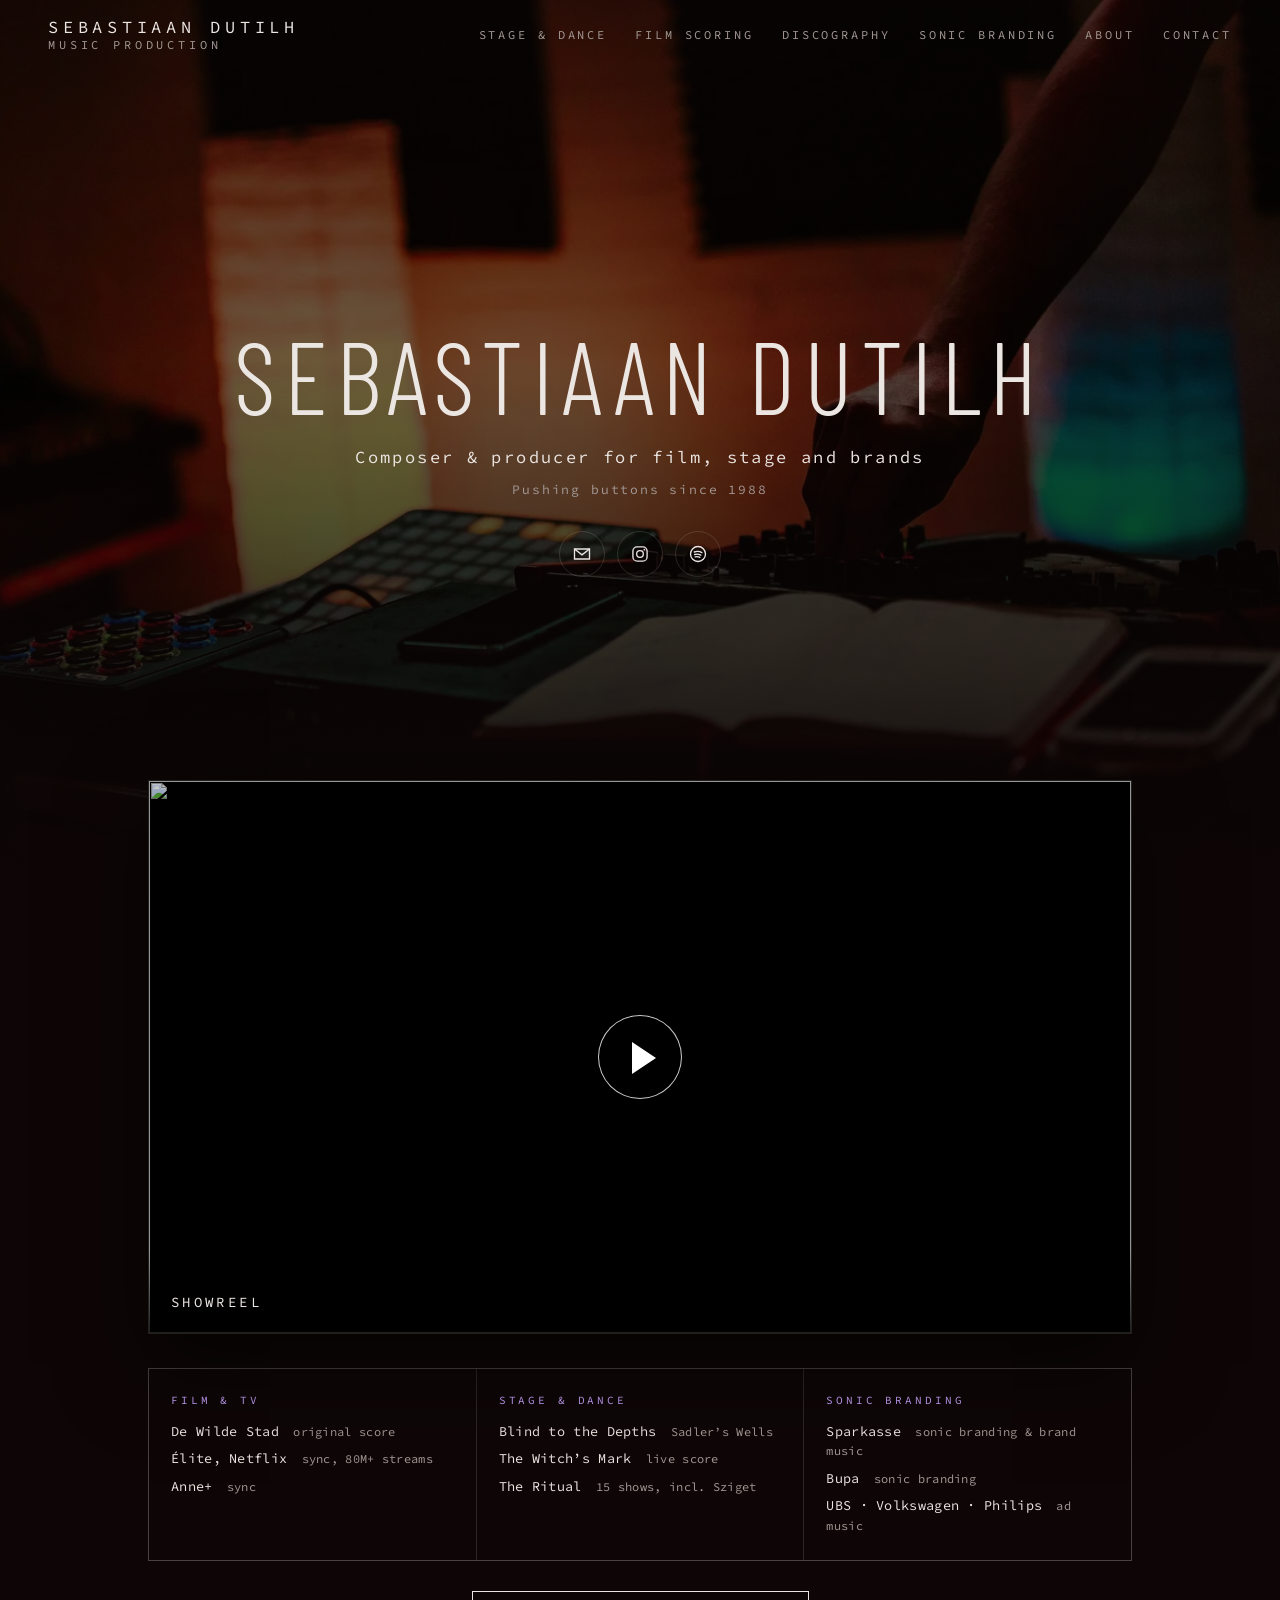
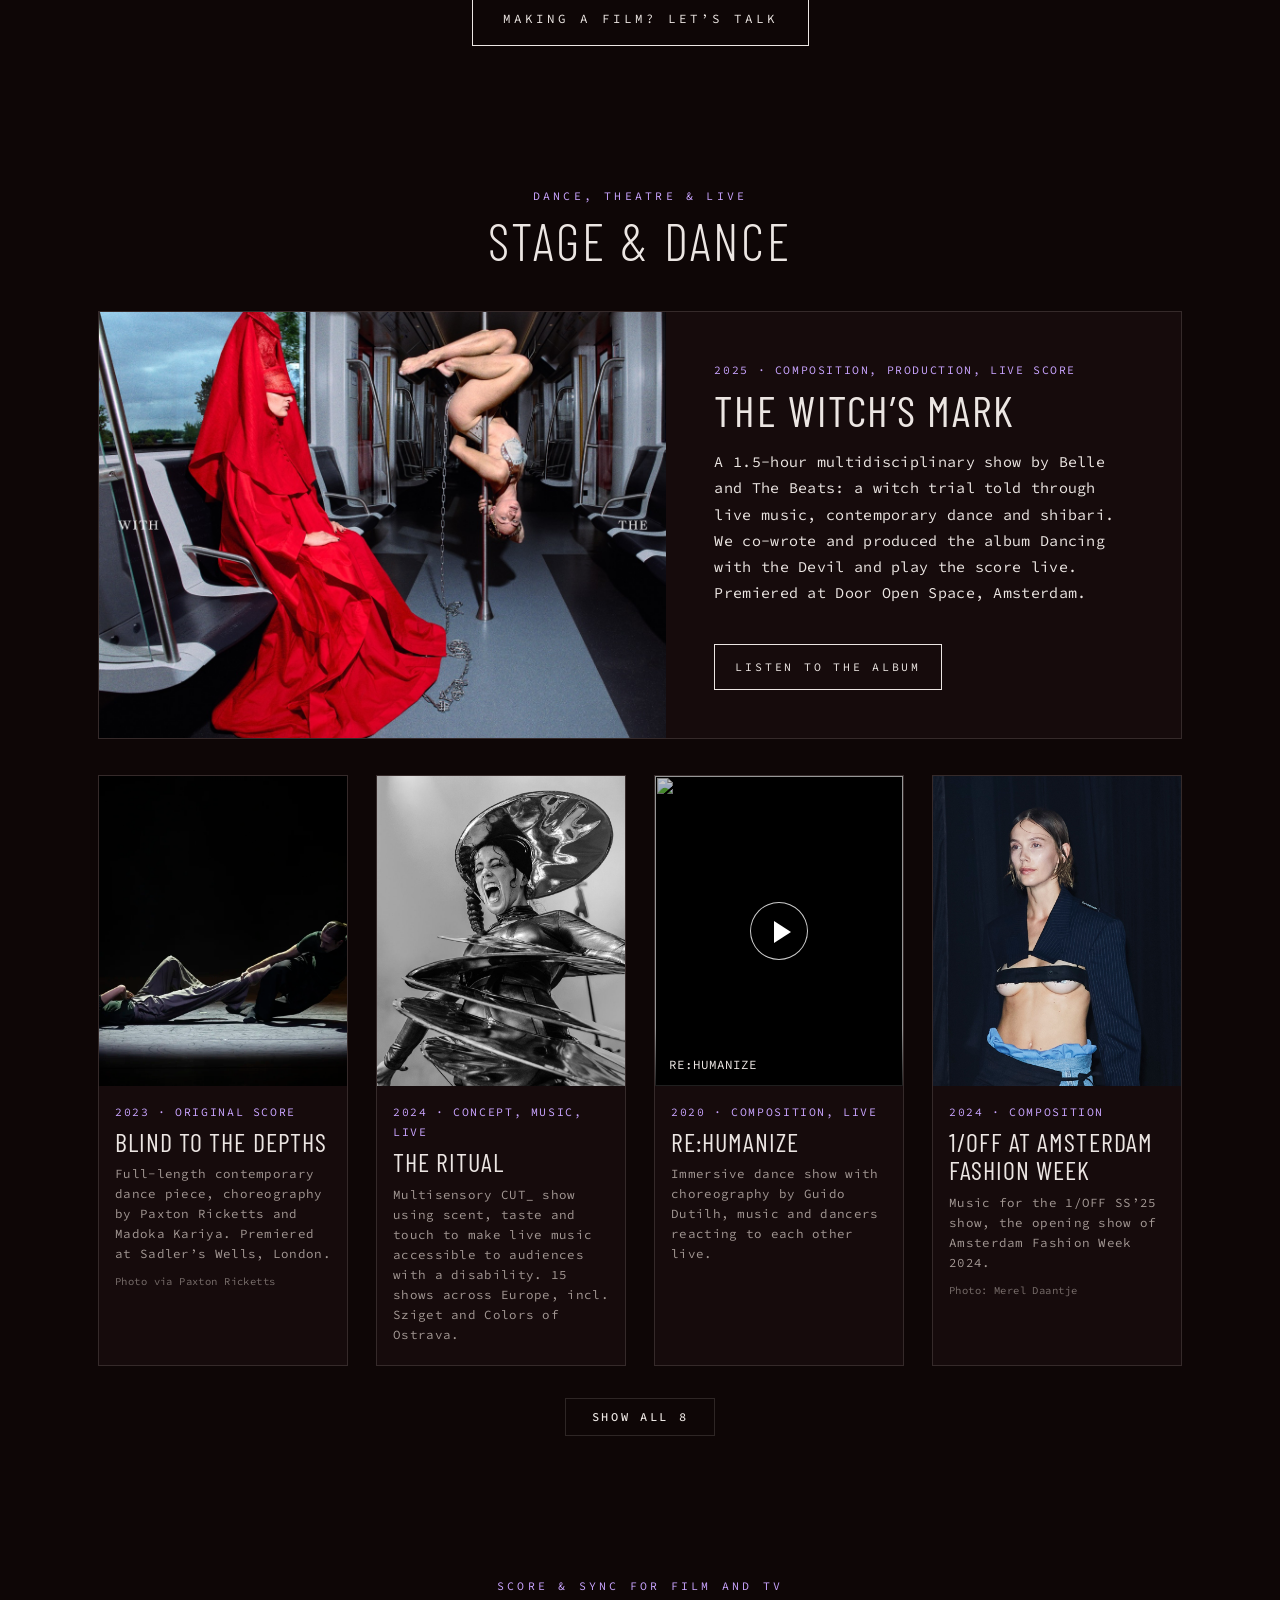
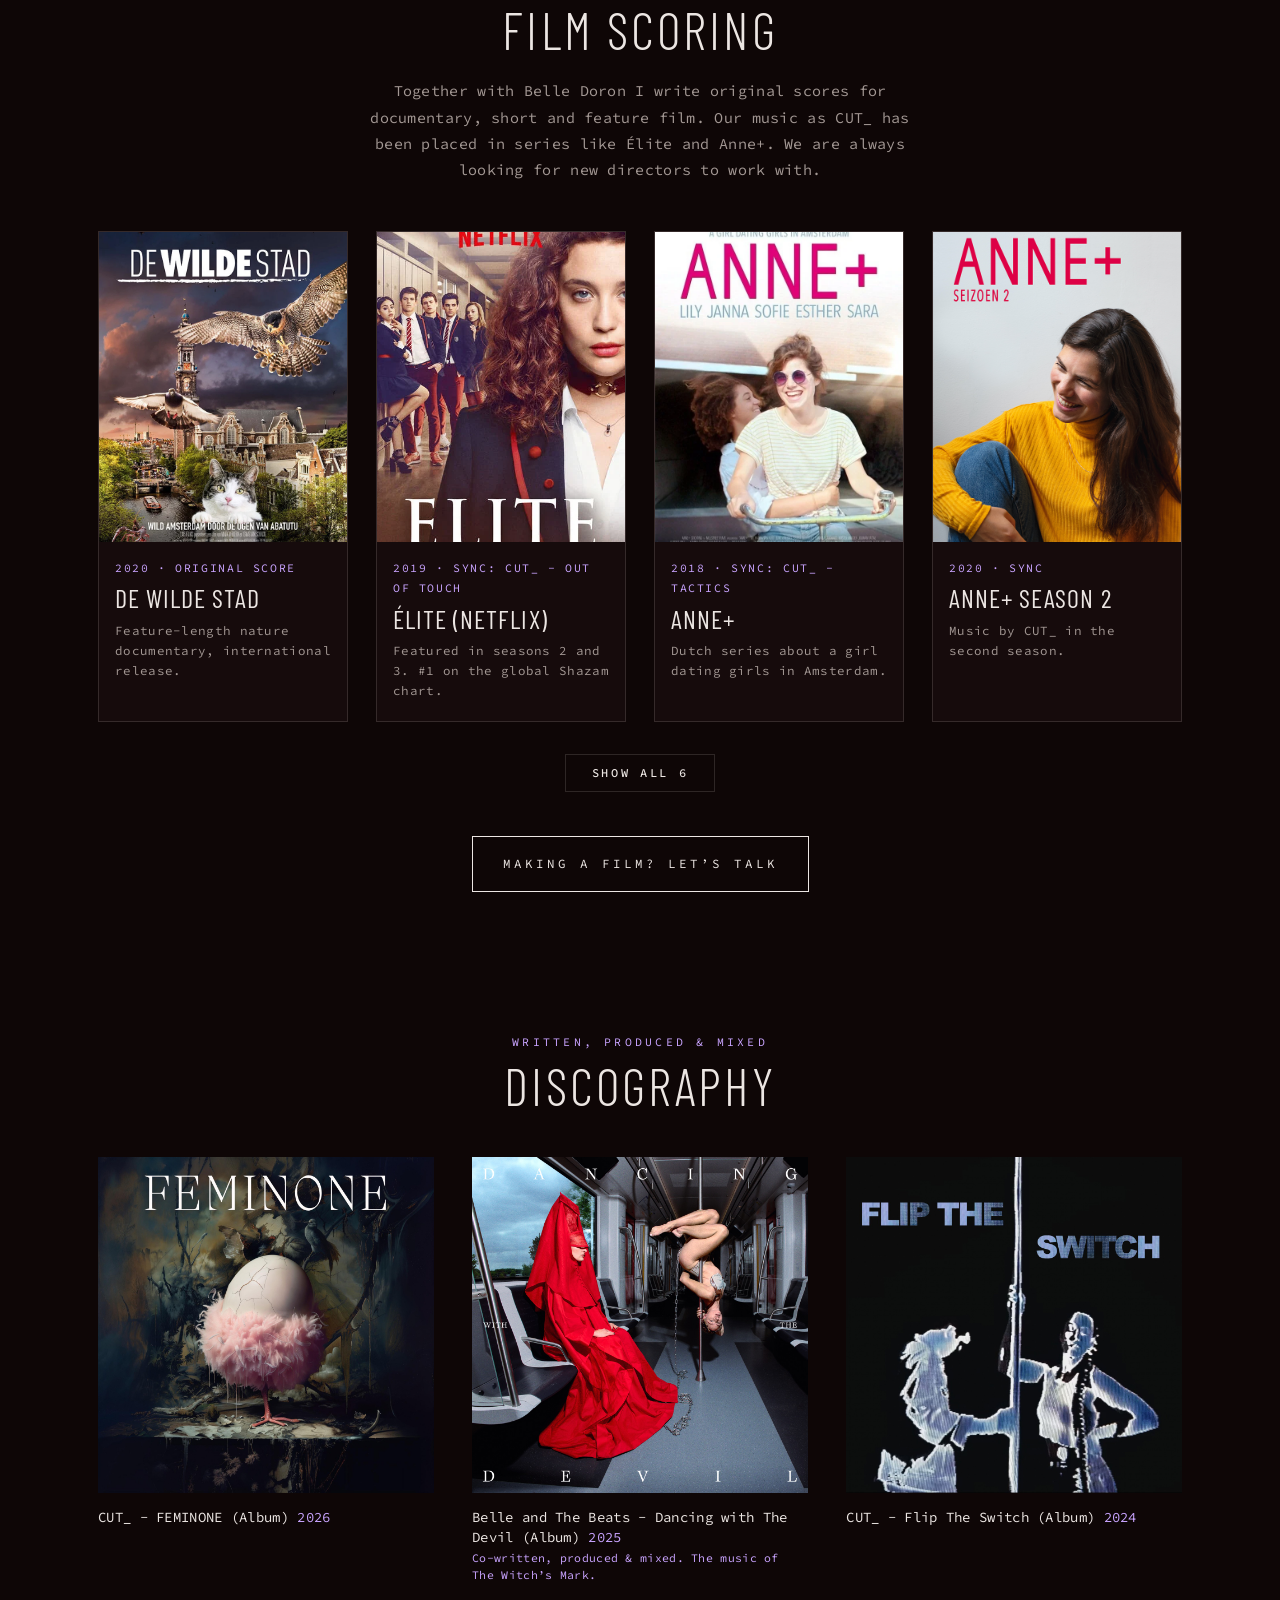
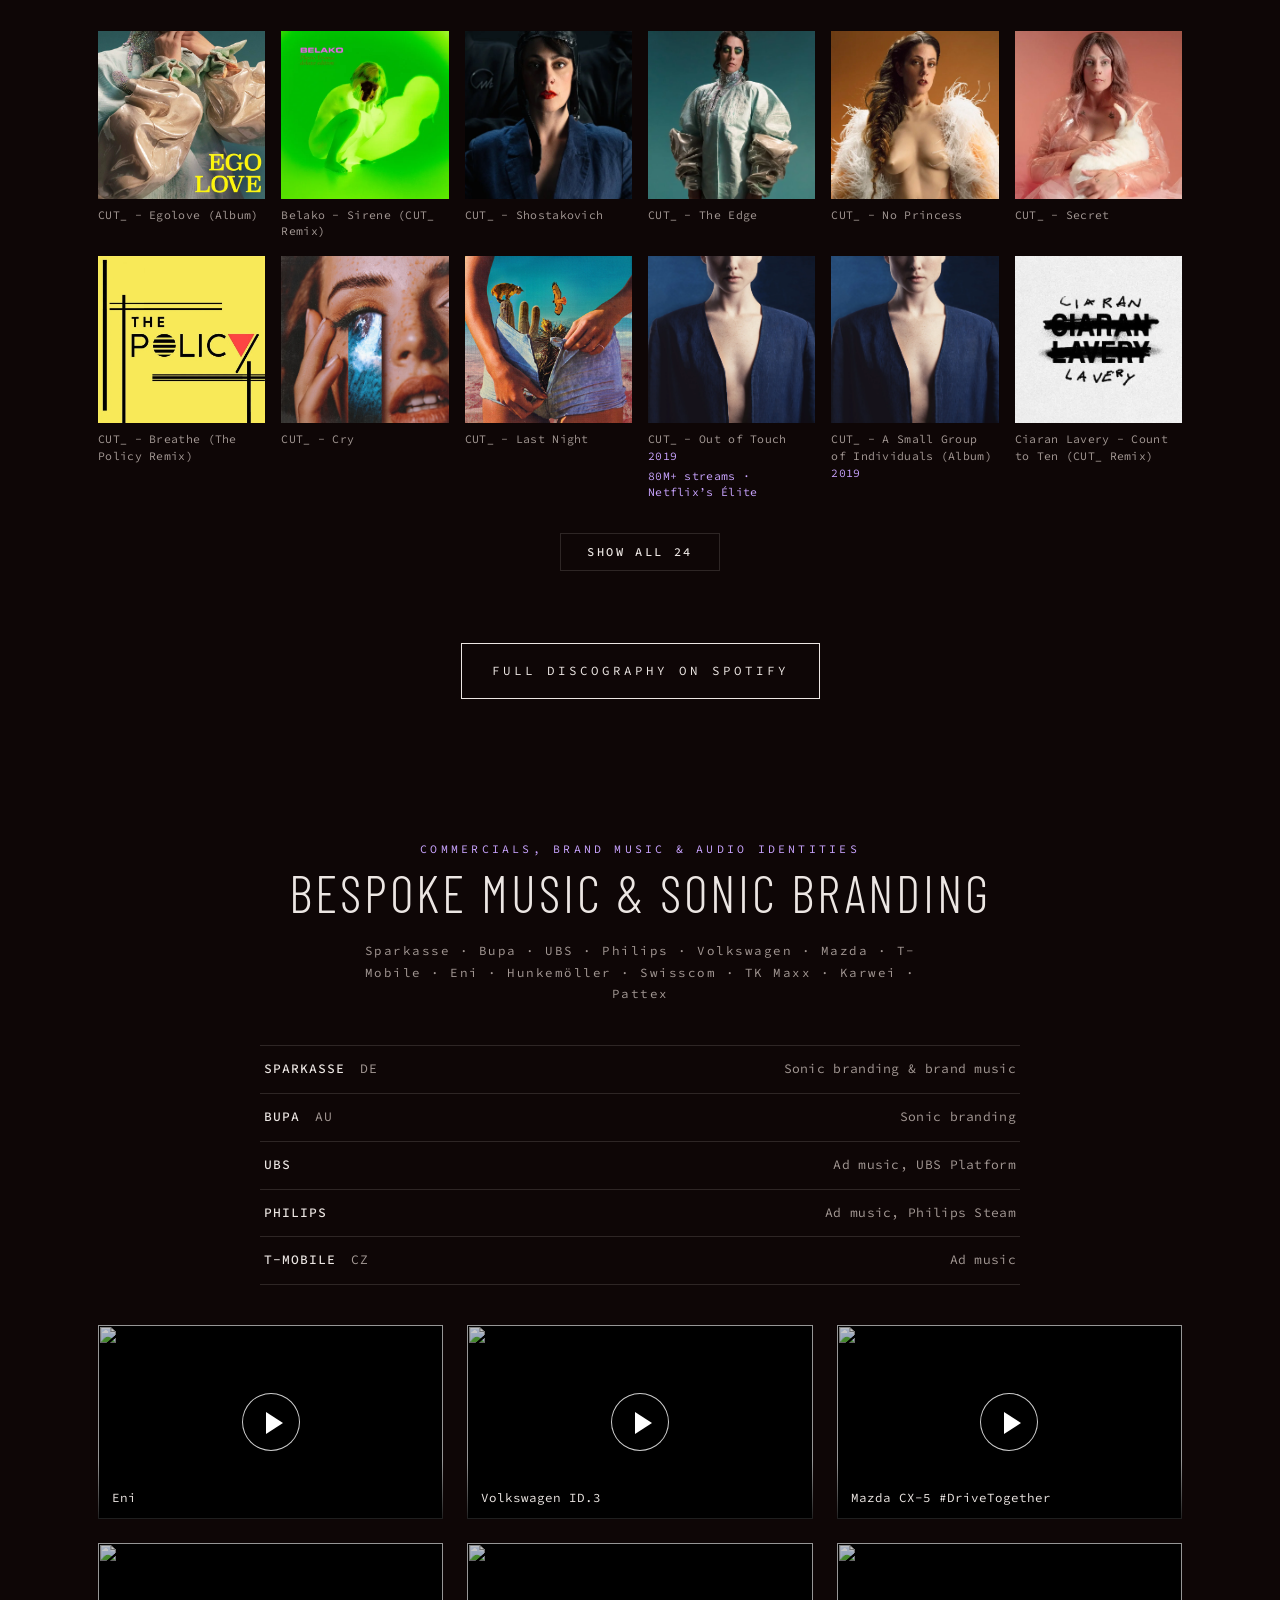
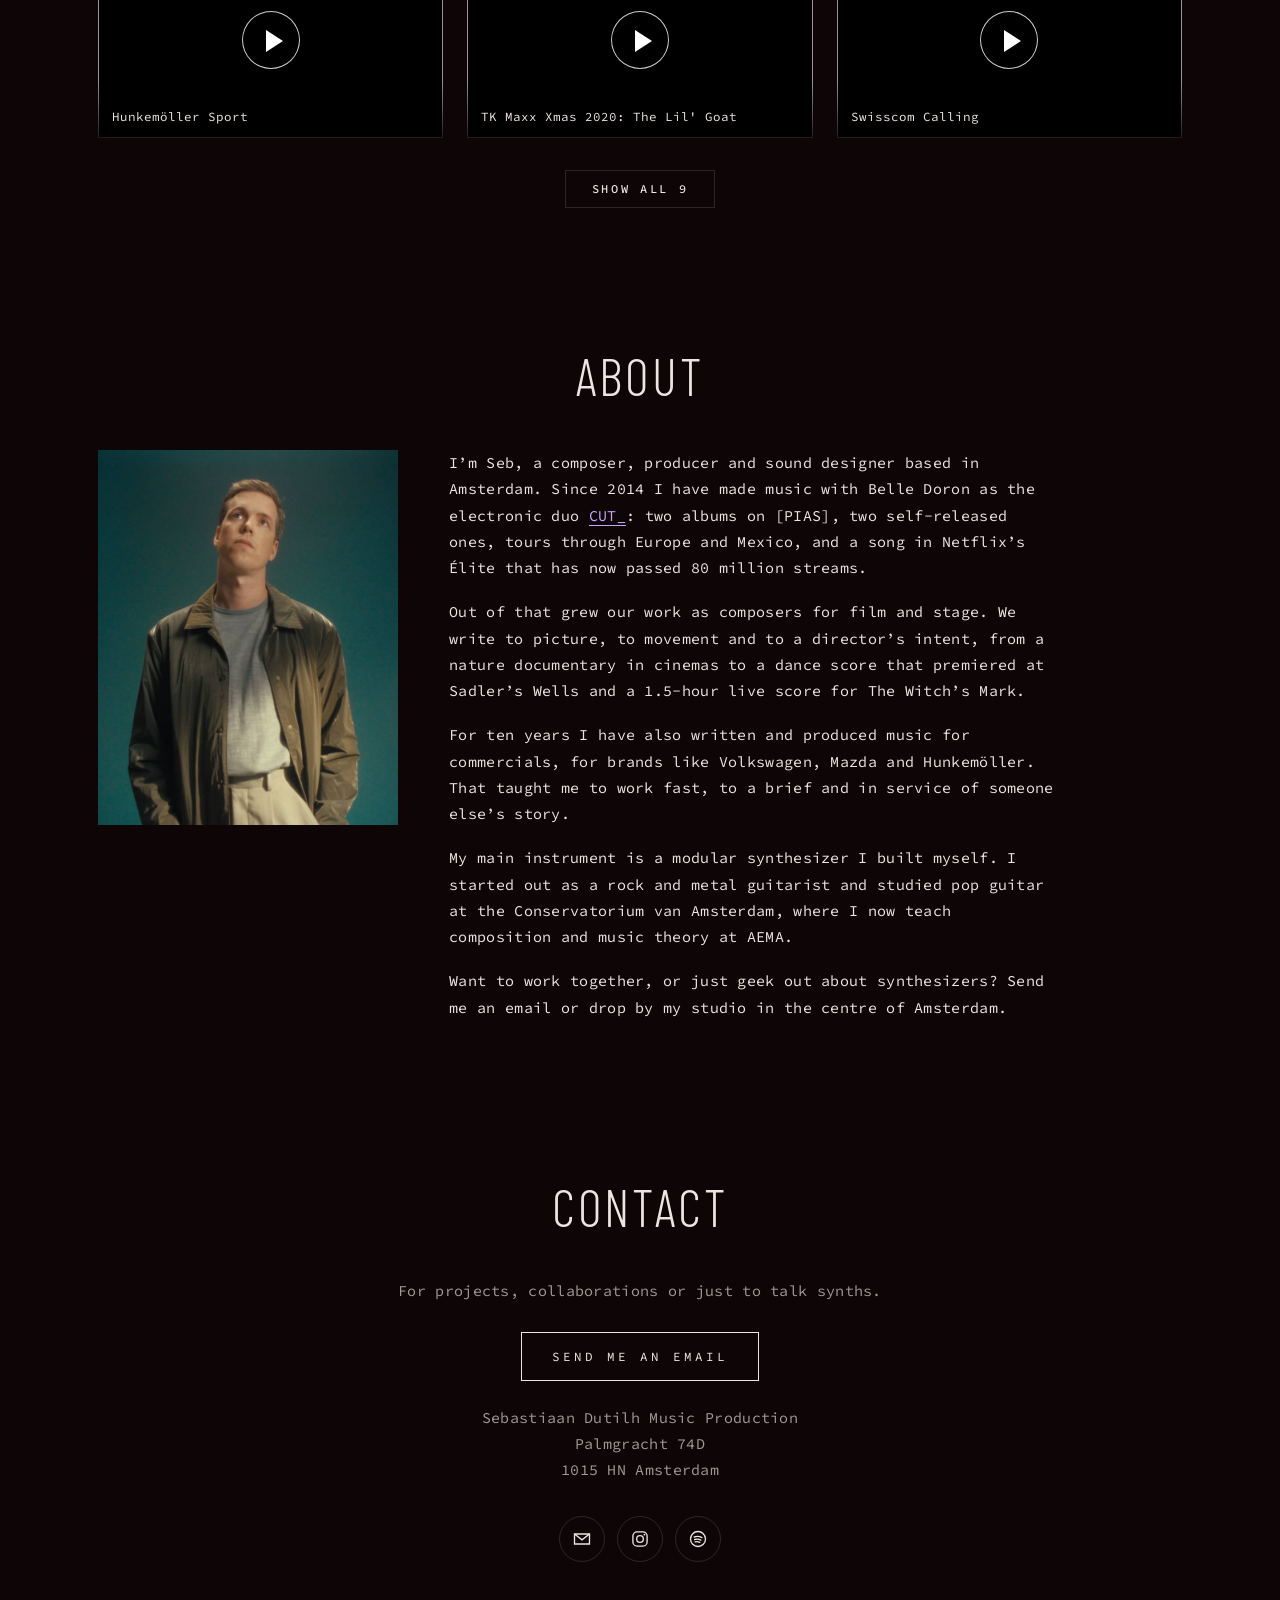
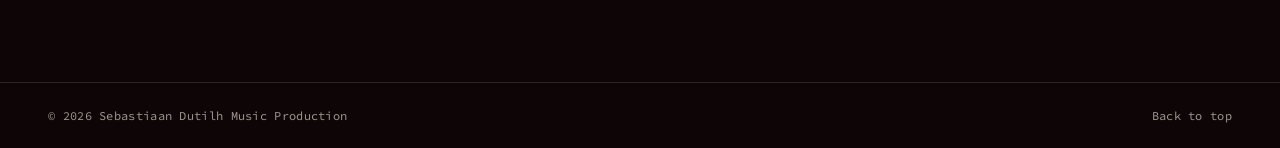
==== commit 8b23e615: "Revert "Oude opmaak met Schibsted Grotesk en afgeronde hoeken" This reverts commit f1b18bf8b4e84d7bf" ====
--- a/index.html
+++ b/index.html
@@ -12,7 +12,9 @@
   <meta property="og:url" content="https://sdmp.studio/">
   <meta property="og:image" content="https://sdmp.studio/img/hero-studio.jpg">
   <meta name="theme-color" content="#0e0606">
-  <link rel="preload" href="assets/fonts/schibsted-grotesk.woff2" as="font" type="font/woff2" crossorigin>
+  <link rel="preconnect" href="https://fonts.googleapis.com">
+  <link rel="preconnect" href="https://fonts.gstatic.com" crossorigin>
+  <link href="https://fonts.googleapis.com/css2?family=Barlow+Condensed:wght@300;400;500&family=Source+Code+Pro:wght@400;500&display=swap" rel="stylesheet">
   <link rel="stylesheet" href="css/style.css">
   <script type="application/ld+json">
   {"@context":"https://schema.org","@type":"Person","name":"Sebastiaan Dutilh","jobTitle":"Composer, Music Producer, Sound Designer","url":"https://sdmp.studio/","address":{"@type":"PostalAddress","addressLocality":"Amsterdam","addressCountry":"NL"},"memberOf":{"@type":"MusicGroup","name":"CUT_","url":"http://cutunderscore.com/"},"sameAs":["https://instagram.com/insebtion_","https://open.spotify.com/playlist/26kbtVySStQBaPMdtXrE3F"]}
--- a/css/style.css
+++ b/css/style.css
@@ -1,4 +1,3 @@
-@font-face { font-family: 'Schibsted Grotesk'; font-style: normal; font-weight: 400 700; font-display: swap; src: url(../assets/fonts/schibsted-grotesk.woff2) format('woff2'); }
 :root {
   --bg: #0e0606;
   --bg-2: #160b0c;
@@ -6,15 +5,13 @@
   --muted: #a39894;
   --line: rgba(236, 230, 227, .14);
   --accent: #c9a4ff;
-  --mono: 'Schibsted Grotesk', system-ui, sans-serif;
-  --display: 'Schibsted Grotesk', system-ui, sans-serif;
-  --r: 16px;      /* afgeronde hoeken: kaarten, beeld, video */
-  --r-btn: 10px;  /* knoppen */
+  --mono: 'Source Code Pro', ui-monospace, SFMono-Regular, Menlo, monospace;
+  --display: 'Barlow Condensed', 'Arial Narrow', sans-serif;
   --max: 1180px;
 }
 * { box-sizing: border-box; }
 html { scroll-behavior: smooth; scroll-padding-top: 72px; }
-body { margin: 0; background: var(--bg); color: var(--ink); font: 400 16px/1.7 var(--mono); letter-spacing: 0; -webkit-font-smoothing: antialiased; }
+body { margin: 0; background: var(--bg); color: var(--ink); font: 400 15px/1.75 var(--mono); letter-spacing: .02em; -webkit-font-smoothing: antialiased; }
 img { display: block; max-width: 100%; }
 a { color: inherit; }
 ::selection { background: var(--accent); color: #000; }
@@ -244,14 +241,3 @@
 .reel .button { margin-top: 30px; }
 @media (max-width: 760px) { .proof { grid-template-columns: 1fr; } }
 @media (max-width: 560px) { .reel { margin-top: -60px; } }
-
-/* Schibsted Grotesk: breder dan de oude condensed letter, dus koppen iets strakker */
-.hero h1 { font-weight: 400; font-size: clamp(38px, 6.4vw, 88px); letter-spacing: -.01em; }
-.section h2 { font-weight: 400; letter-spacing: -.005em; }
-h3, .text-art span, .hl-big { font-weight: 400; letter-spacing: 0; }
-
-/* Afgeronde hoeken */
-.poster img, .dposter img, .release img, .portrait, .yt, .reel-video .yt, .hl, .lightbox img { border-radius: var(--r); }
-.card, .feature, .proof { border-radius: var(--r); overflow: hidden; }
-.card-media .yt { border-radius: 0; }
-.button, .more { border-radius: var(--r-btn); }
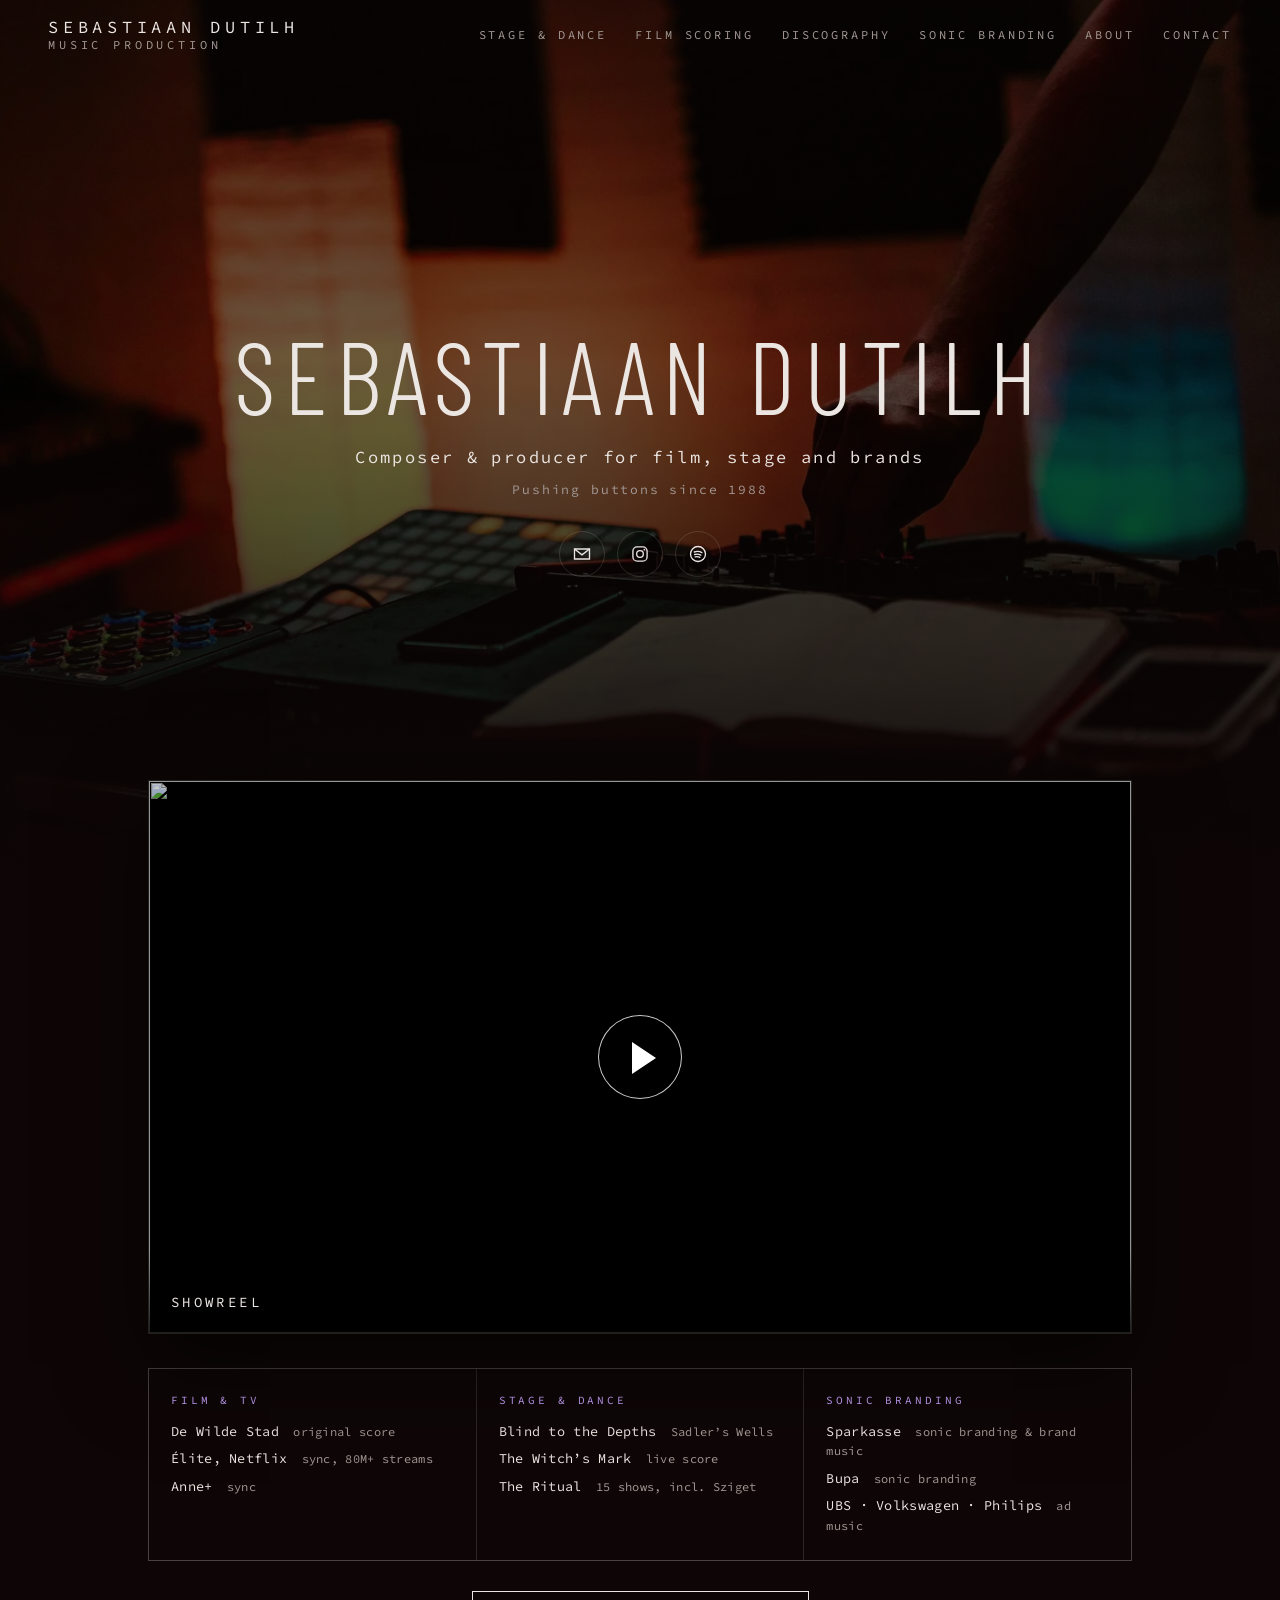
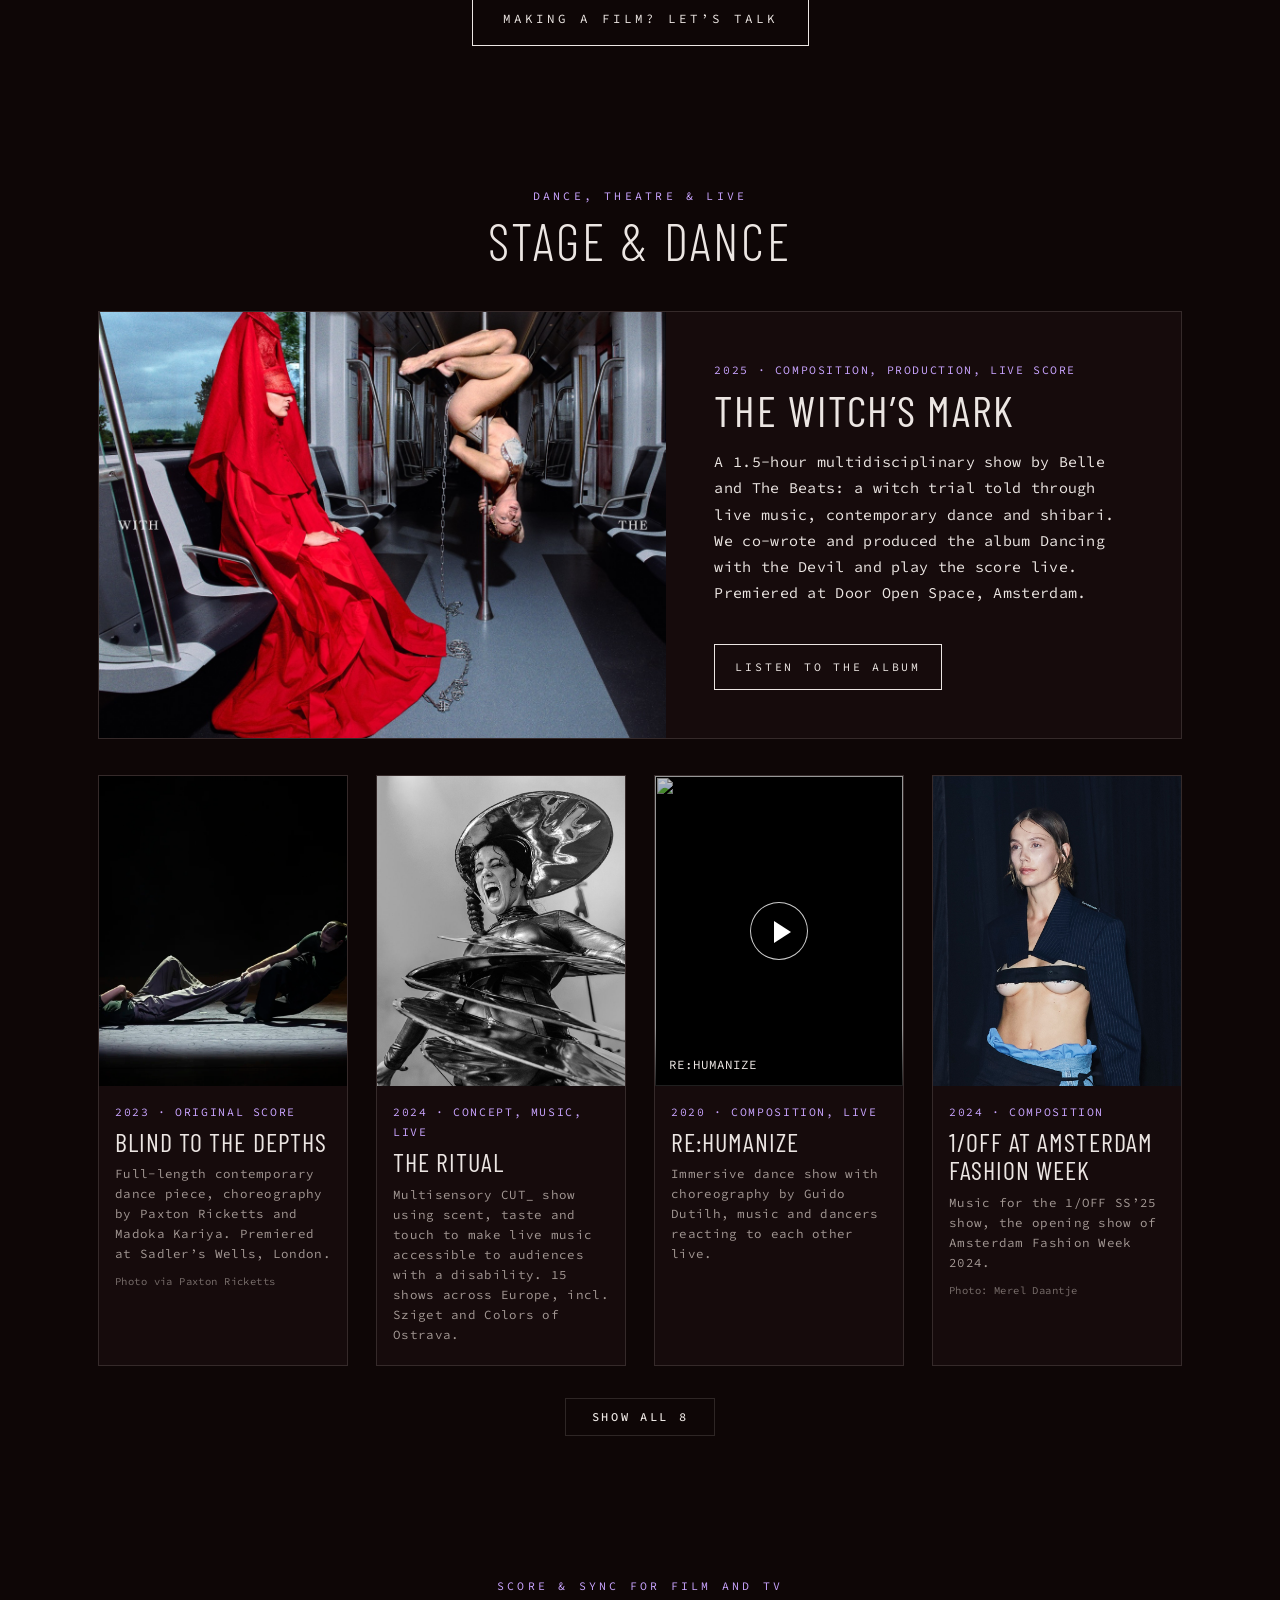
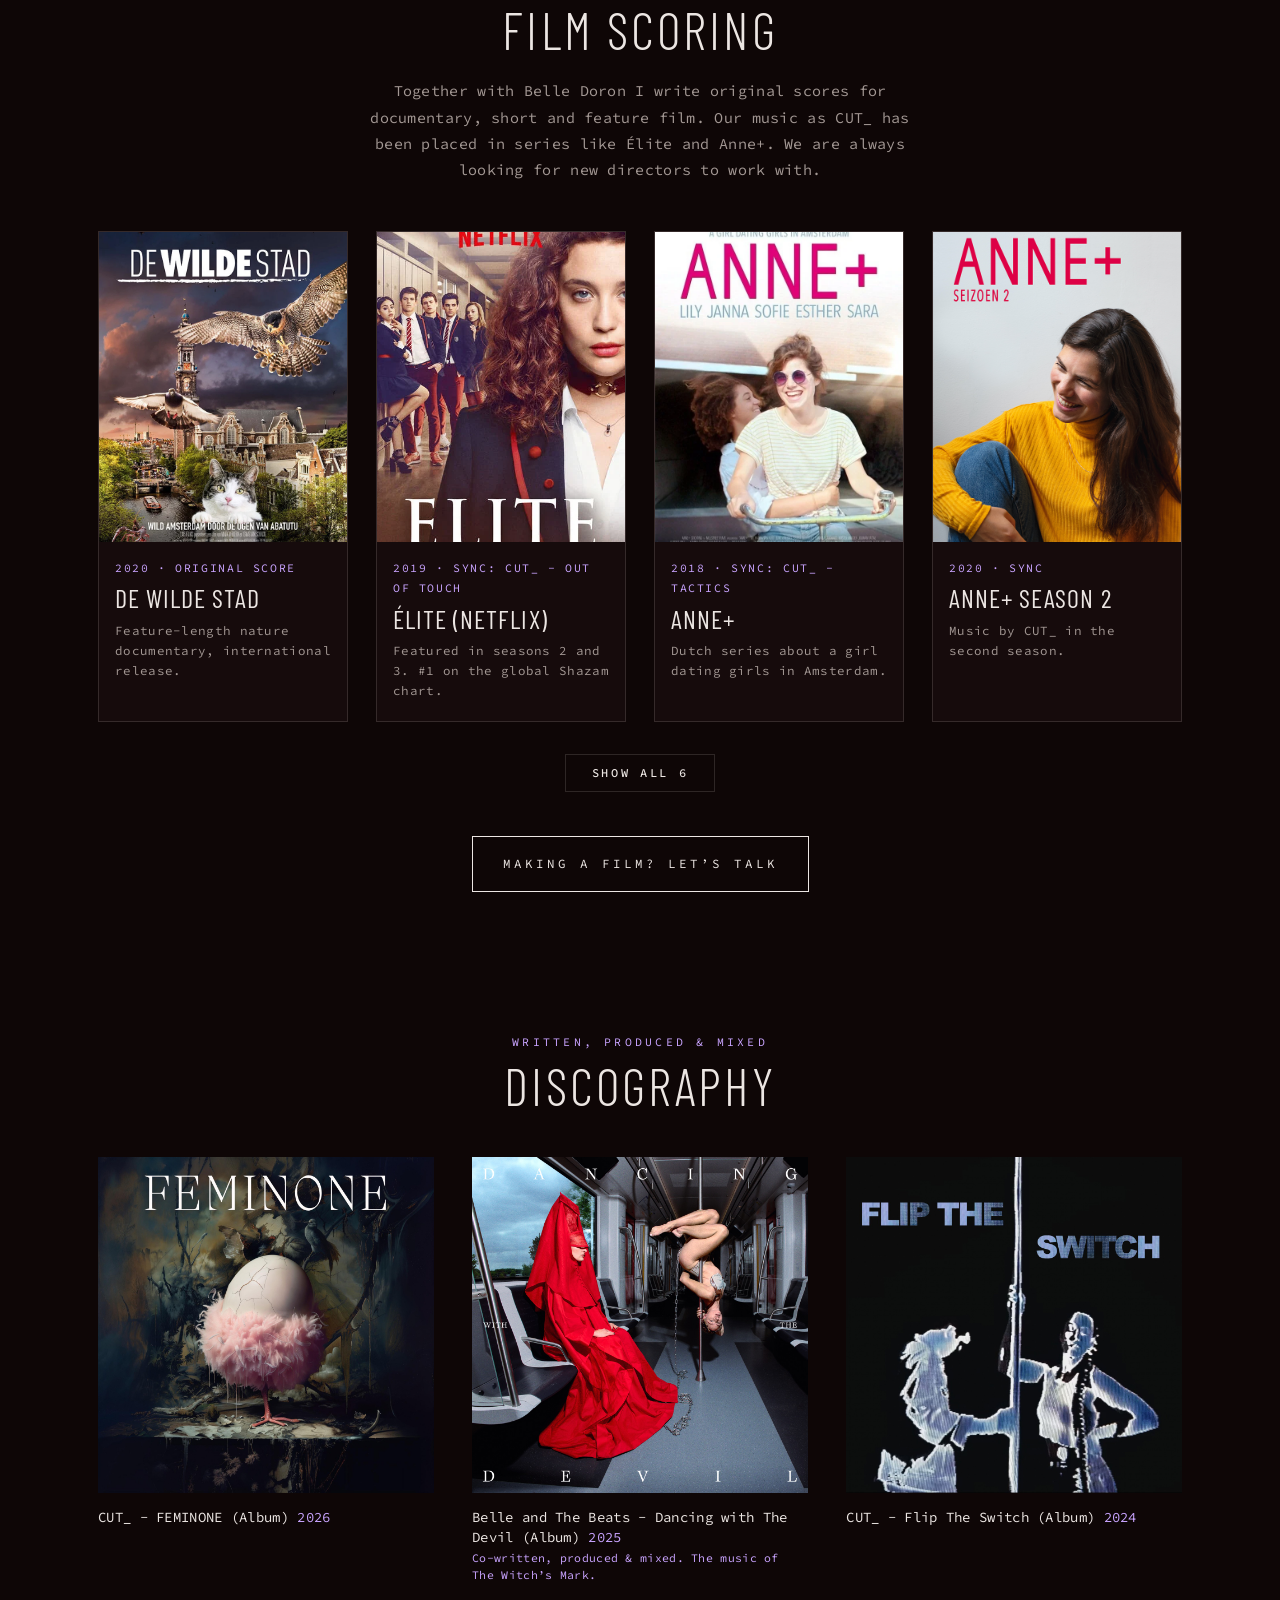
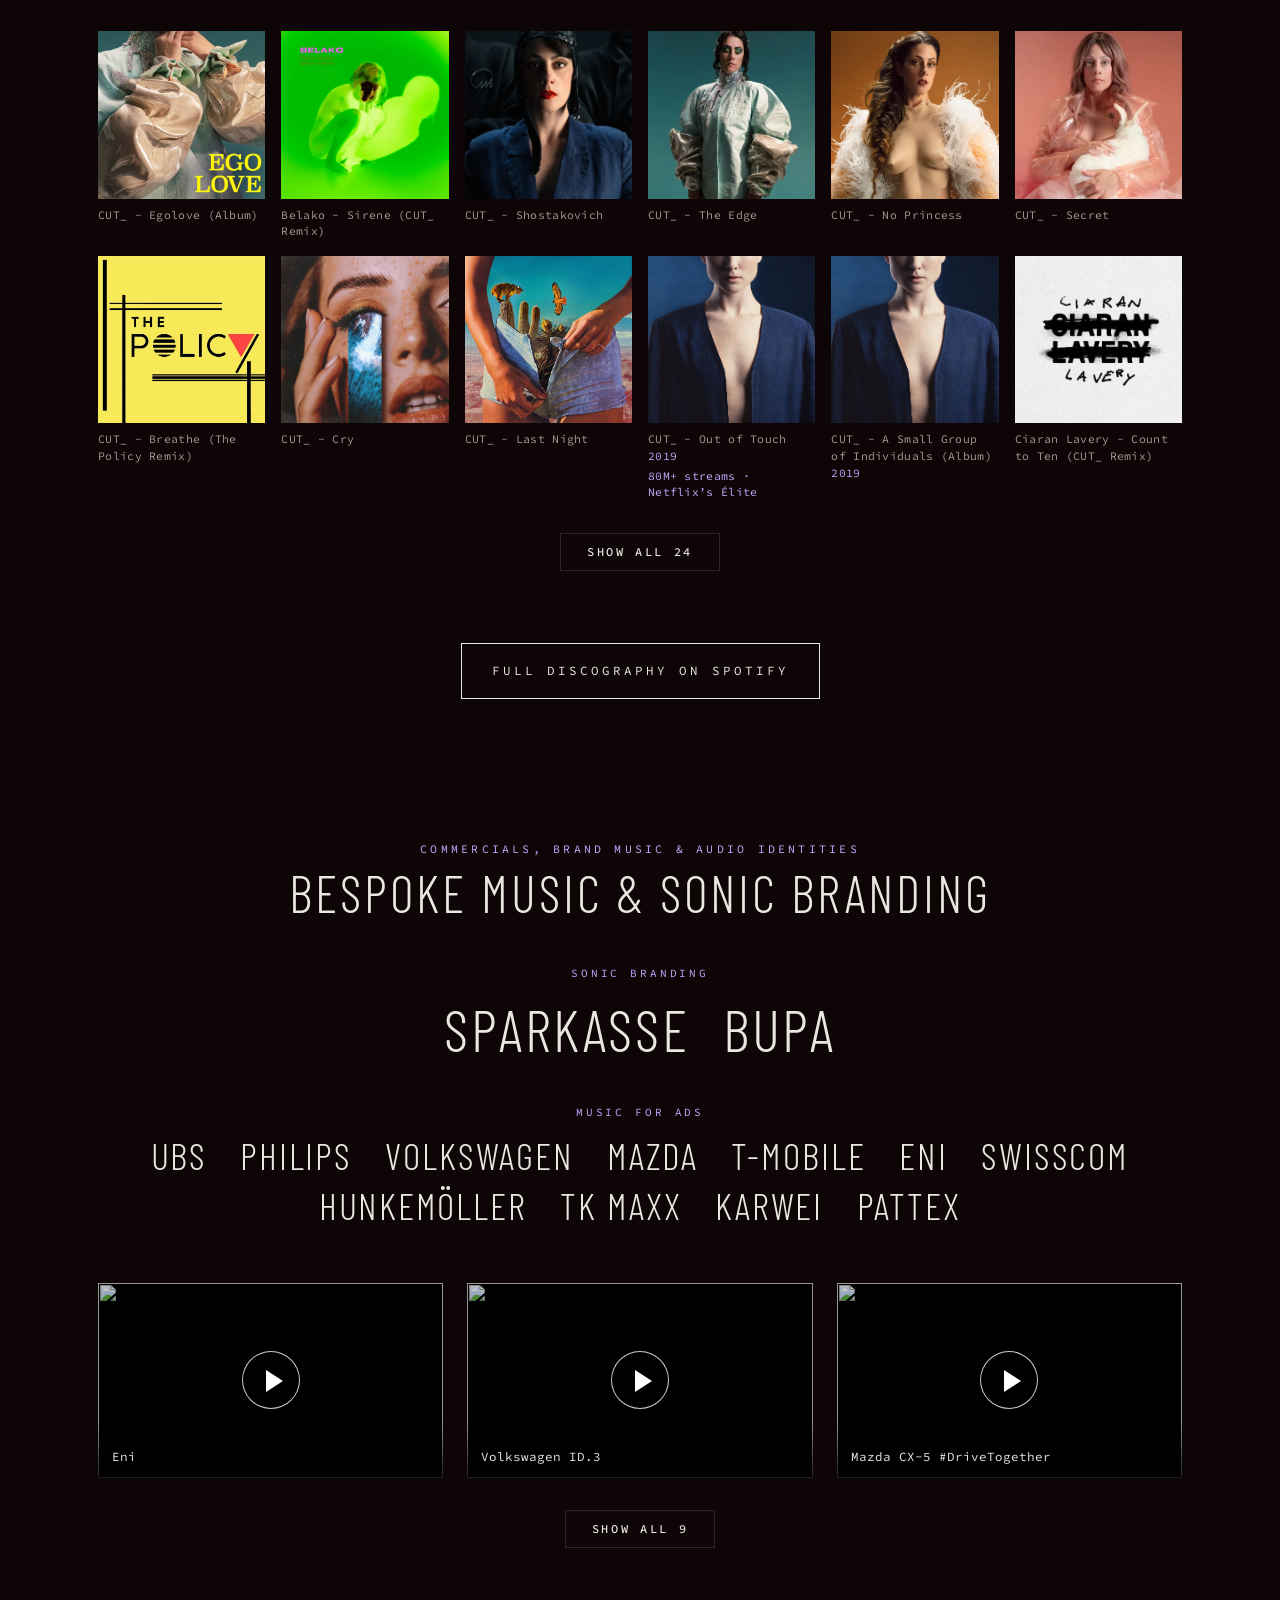
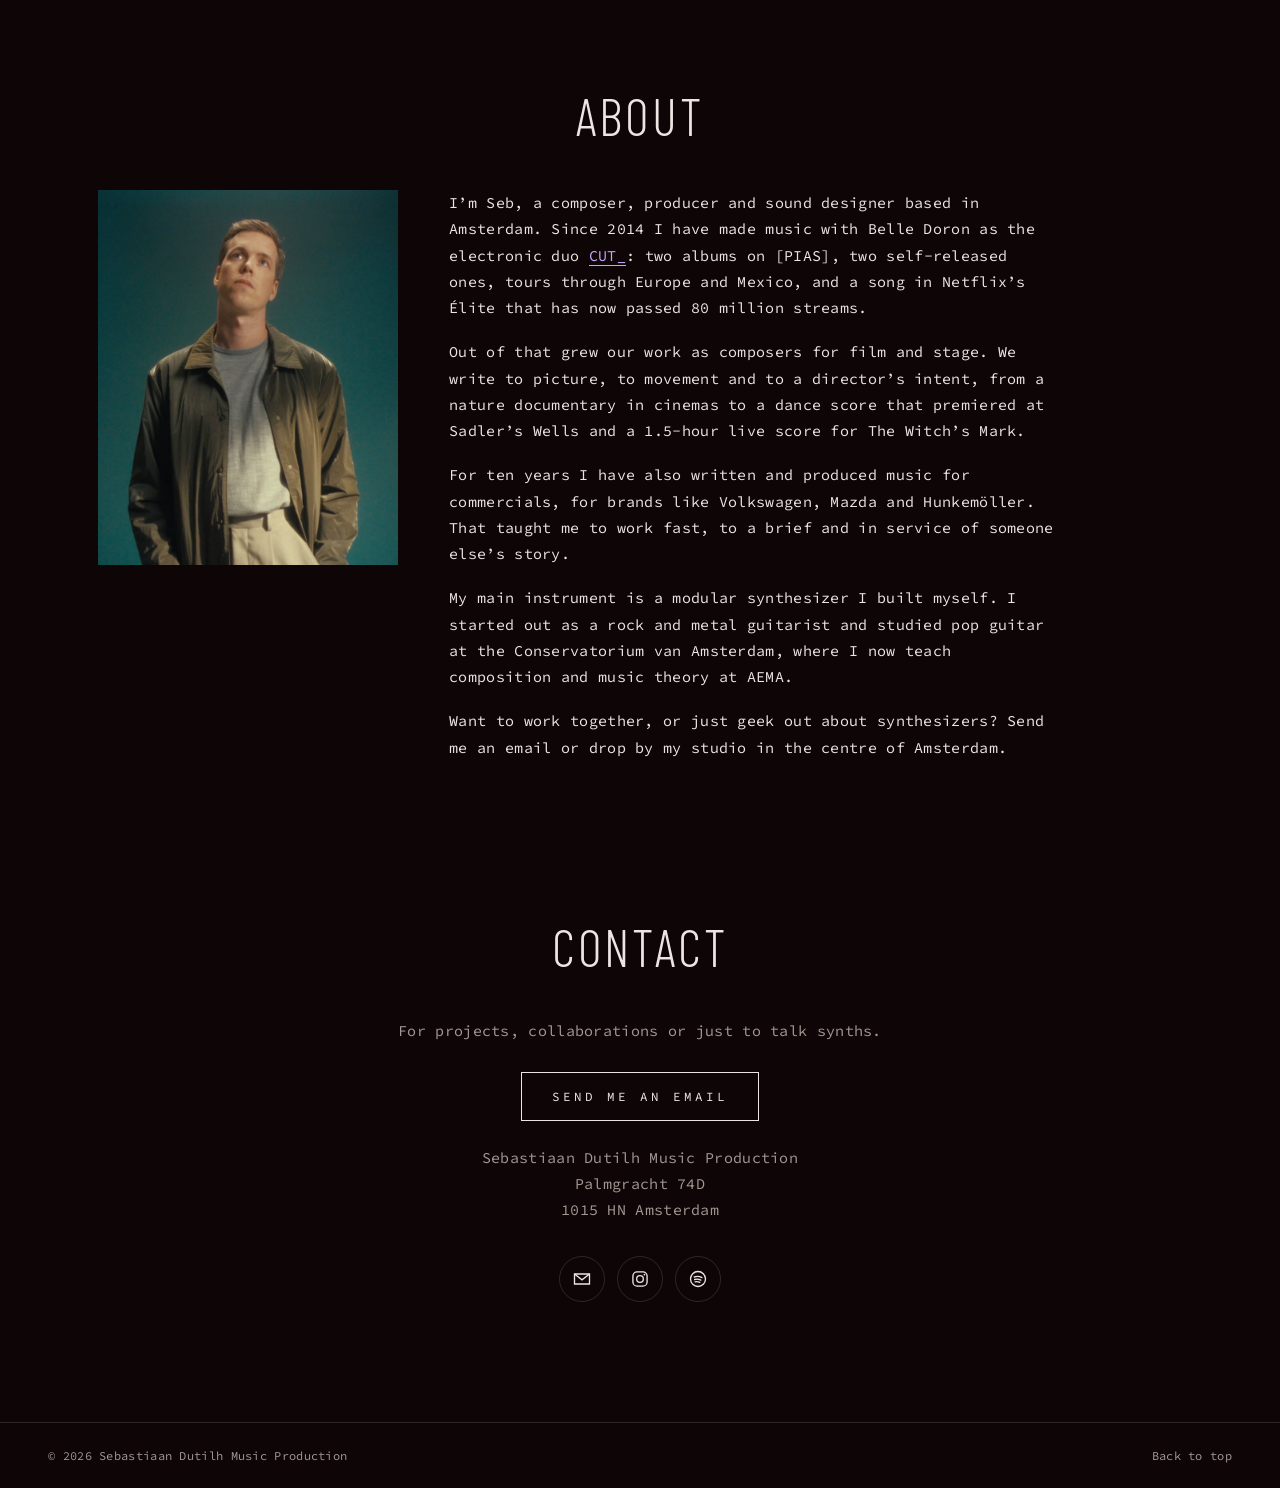
==== commit 62f1c009: "Sonic branding: merkenlijst in plaats van tabel, drie video's zichtbaar Co-Authored-By: Claude Fable" ====
--- a/index.html
+++ b/index.html
@@ -74,8 +74,7 @@
     <section id="branding" class="section">
       <p class="kicker">Commercials, brand music &amp; audio identities</p>
       <h2>Bespoke Music &amp; Sonic Branding</h2>
-      <p class="clients" data-clients></p>
-      <ul class="credits" data-credits></ul>
+      <div class="brands" data-brands></div>
       <div class="video-grid" data-list="commercials"></div>
     </section>
 
--- a/css/style.css
+++ b/css/style.css
@@ -241,3 +241,10 @@
 .reel .button { margin-top: 30px; }
 @media (max-width: 760px) { .proof { grid-template-columns: 1fr; } }
 @media (max-width: 560px) { .reel { margin-top: -60px; } }
+
+/* Merkenlijst bij Sonic Branding */
+.brands { max-width: 980px; margin: 0 auto clamp(36px, 5vw, 56px); display: grid; gap: clamp(26px, 3.4vw, 40px); text-align: center; }
+.brand-label { margin: 0 0 12px; font-size: 11px; letter-spacing: .26em; text-transform: uppercase; color: var(--accent); }
+.brand-group ul { list-style: none; margin: 0; padding: 0; display: flex; flex-wrap: wrap; justify-content: center; gap: 6px clamp(18px, 2.6vw, 34px); }
+.brand-group li { font: 300 clamp(24px, 3vw, 38px)/1.15 var(--display); letter-spacing: .05em; text-transform: uppercase; white-space: nowrap; }
+.brand-group:first-child li { font-size: clamp(34px, 4.6vw, 60px); }
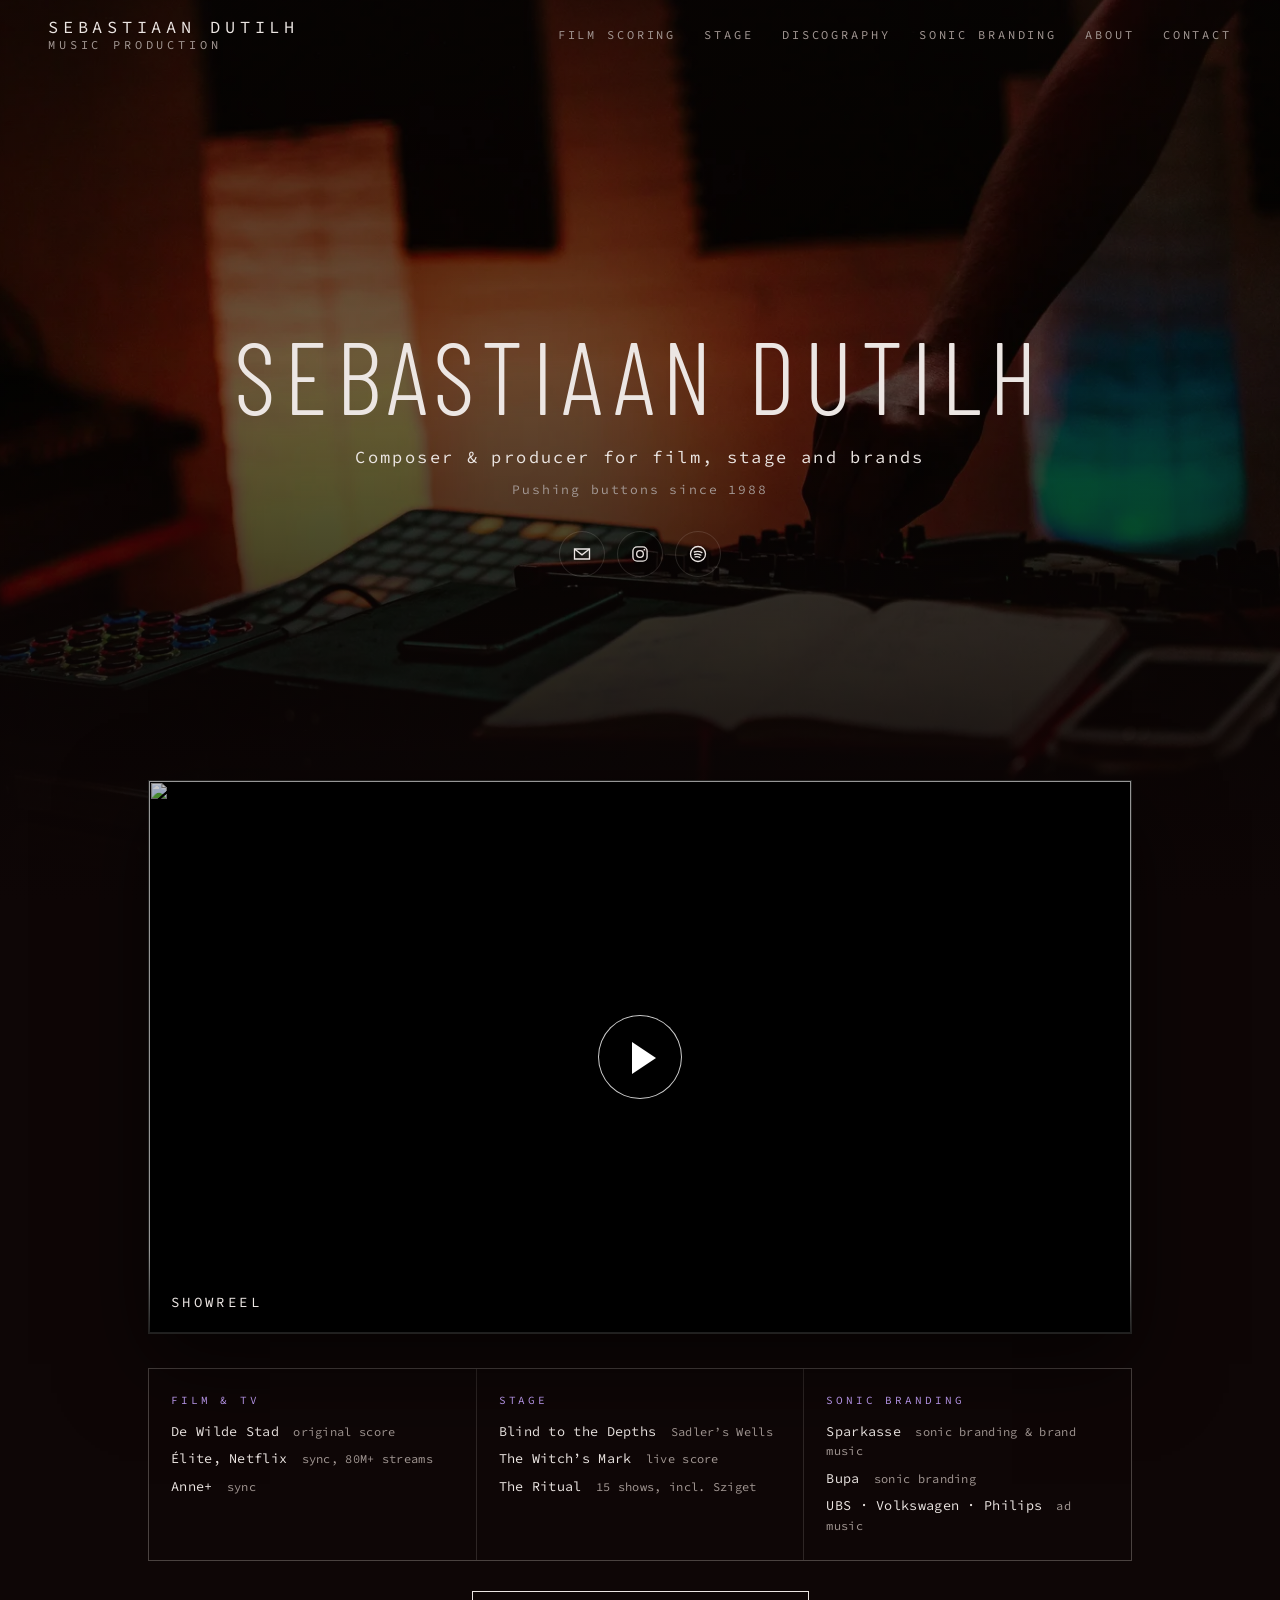
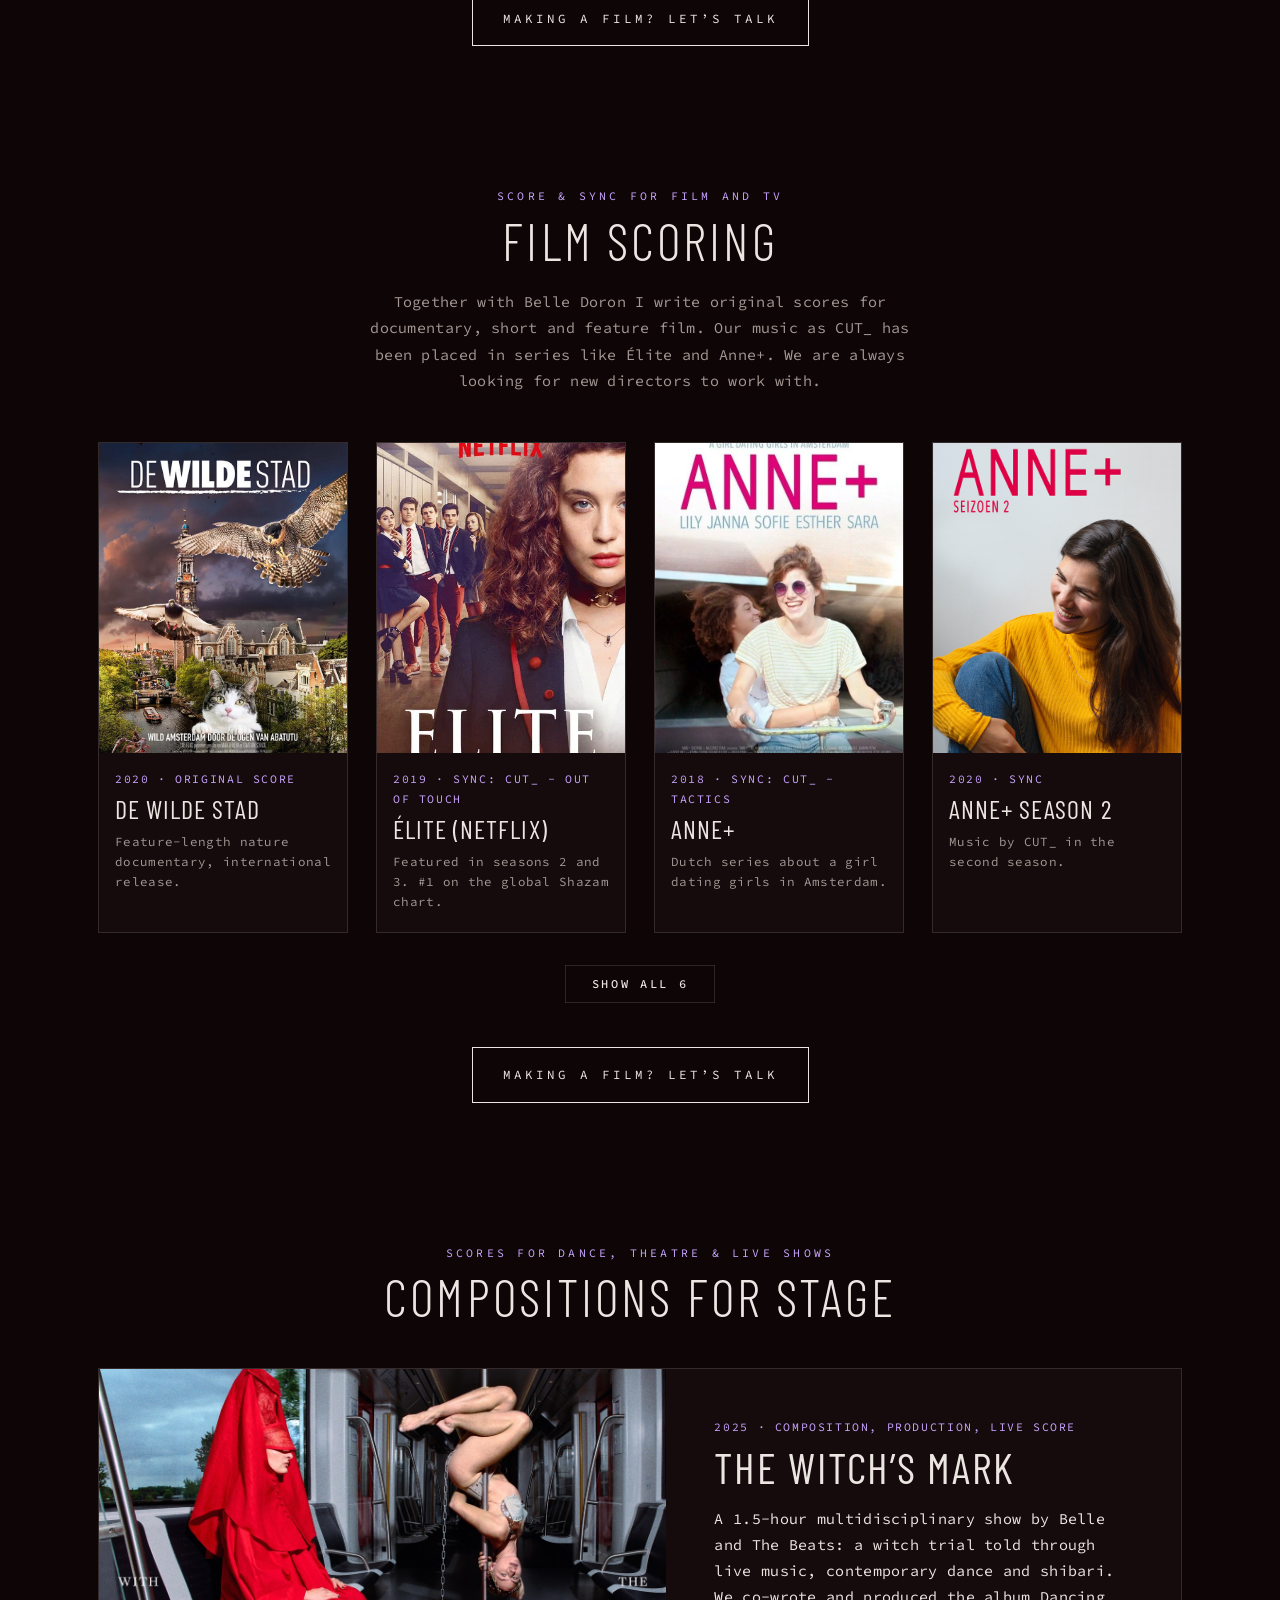
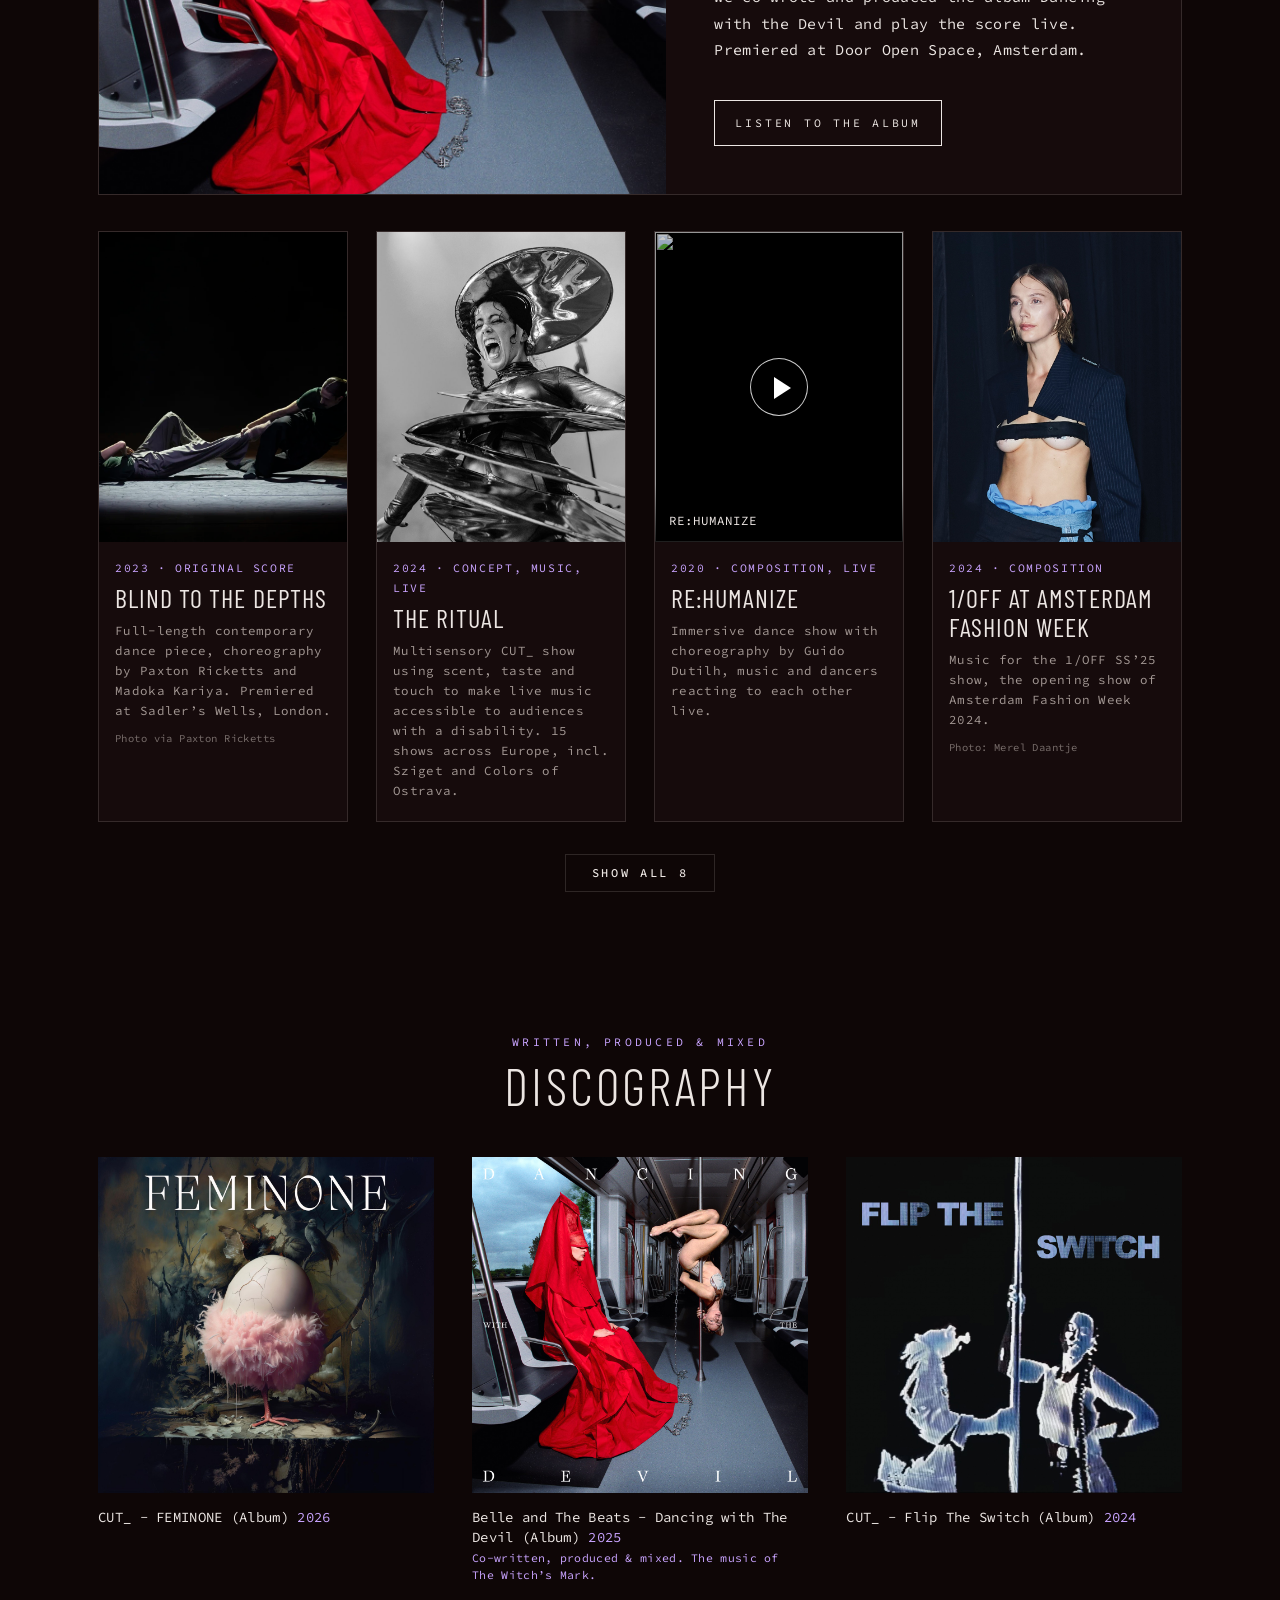
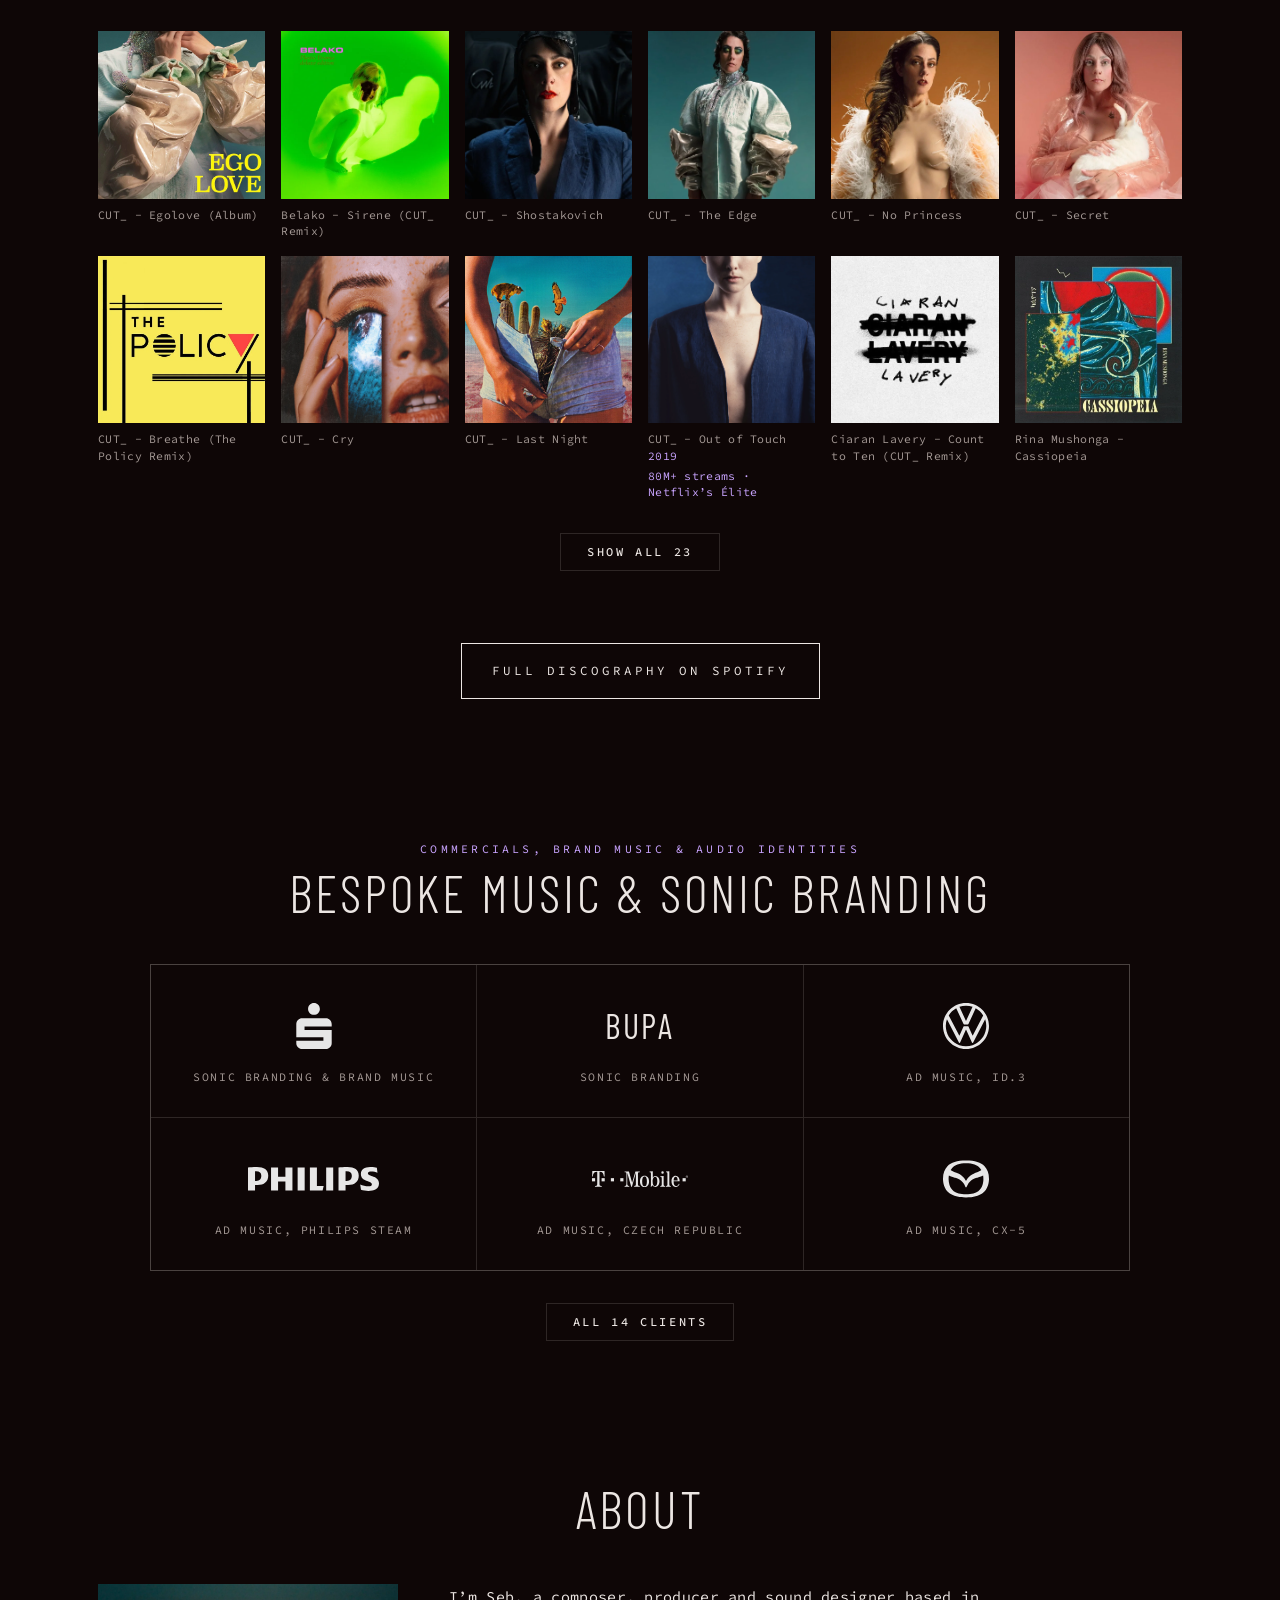
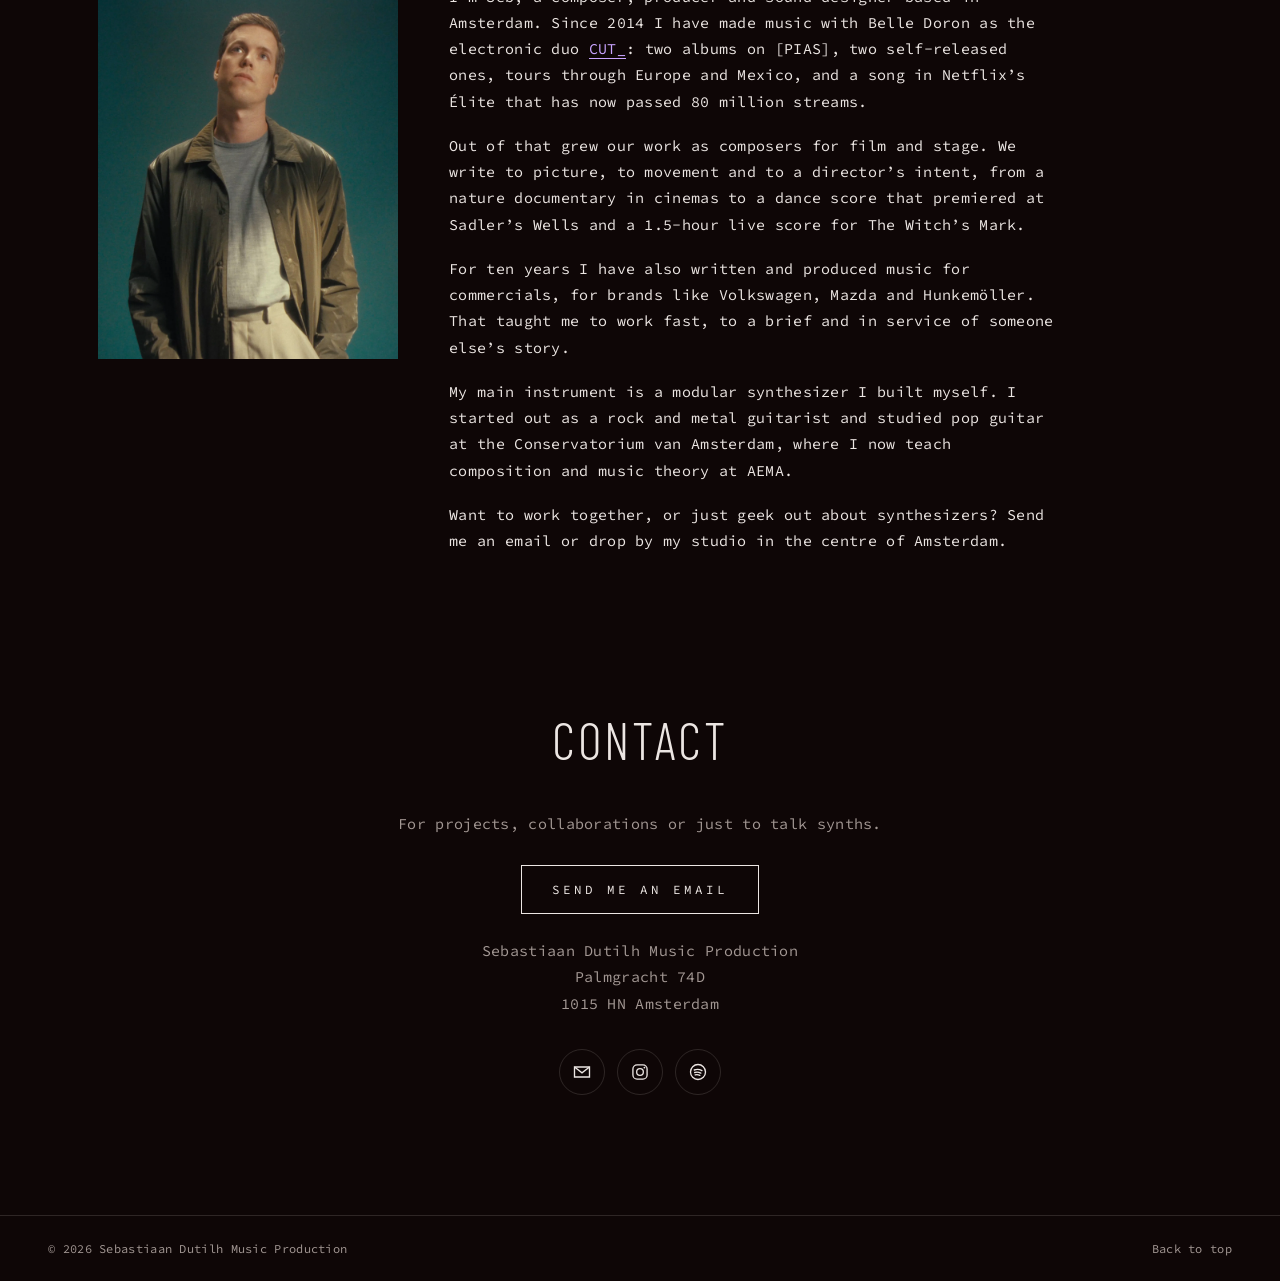
==== commit f6375ff6: "Film boven Stage, 'Compositions for Stage', logo's bij sonic branding, dubbel album weg Co-Authored-" ====
--- a/index.html
+++ b/index.html
@@ -25,8 +25,8 @@
     <a class="brand" href="#home">Sebastiaan Dutilh<span>Music Production</span></a>
     <button class="menu-toggle" aria-label="Menu" aria-expanded="false" aria-controls="nav"><span></span><span></span></button>
     <nav id="nav">
-      <a href="#stage">Stage &amp; Dance</a>
       <a href="#film">Film Scoring</a>
+      <a href="#stage">Stage</a>
       <a href="#discography">Discography</a>
       <a href="#branding">Sonic Branding</a>
       <a href="#about">About</a>
@@ -51,18 +51,18 @@
       <div class="proof" data-proof></div>
       <a class="button" href="#contact">Making a film? Let’s talk</a>
     </section>
-    <section id="stage" class="section">
-      <p class="kicker">Dance, theatre &amp; live</p>
-      <h2>Stage &amp; Dance</h2>
-      <div data-stage-featured></div>
-      <div class="cards" data-list="stage"></div>
-    </section>
     <section id="film" class="section">
       <p class="kicker">Score &amp; sync for film and TV</p>
       <h2>Film Scoring</h2>
       <p class="lead" data-film-intro></p>
       <div class="cards" data-list="film"></div>
       <a class="button" href="#contact" data-film-cta></a>
+    </section>
+    <section id="stage" class="section">
+      <p class="kicker">Scores for dance, theatre &amp; live shows</p>
+      <h2>Compositions for Stage</h2>
+      <div data-stage-featured></div>
+      <div class="cards" data-list="stage"></div>
     </section>
     <section id="discography" class="section">
       <p class="kicker">Written, produced &amp; mixed</p>
@@ -74,8 +74,9 @@
     <section id="branding" class="section">
       <p class="kicker">Commercials, brand music &amp; audio identities</p>
       <h2>Bespoke Music &amp; Sonic Branding</h2>
-      <div class="brands" data-brands></div>
-      <div class="video-grid" data-list="commercials"></div>
+      <ul class="brands" data-brands></ul>
+      <button class="more" type="button" data-clients-toggle aria-expanded="false"></button>
+      <ul class="credits" data-clients hidden></ul>
     </section>
 
     <section id="about" class="section">
--- a/css/style.css
+++ b/css/style.css
@@ -242,9 +242,14 @@
 @media (max-width: 760px) { .proof { grid-template-columns: 1fr; } }
 @media (max-width: 560px) { .reel { margin-top: -60px; } }
 
-/* Merkenlijst bij Sonic Branding */
-.brands { max-width: 980px; margin: 0 auto clamp(36px, 5vw, 56px); display: grid; gap: clamp(26px, 3.4vw, 40px); text-align: center; }
-.brand-label { margin: 0 0 12px; font-size: 11px; letter-spacing: .26em; text-transform: uppercase; color: var(--accent); }
-.brand-group ul { list-style: none; margin: 0; padding: 0; display: flex; flex-wrap: wrap; justify-content: center; gap: 6px clamp(18px, 2.6vw, 34px); }
-.brand-group li { font: 300 clamp(24px, 3vw, 38px)/1.15 var(--display); letter-spacing: .05em; text-transform: uppercase; white-space: nowrap; }
-.brand-group:first-child li { font-size: clamp(34px, 4.6vw, 60px); }
+/* Sonic branding: zes logo's met wat ik voor het merk deed, daaronder de uitklaplijst */
+.brands { list-style: none; padding: 0; max-width: 980px; margin: 0 auto; display: grid; grid-template-columns: repeat(3, 1fr); gap: 1px; background: var(--line); border: 1px solid var(--line); }
+.brands li { background: var(--bg); display: flex; flex-direction: column; align-items: center; justify-content: center; gap: 18px; padding: 38px 20px 30px; text-align: center; }
+.brands img { height: 46px; width: auto; max-width: 70%; filter: brightness(0) invert(1); opacity: .9; }
+.brands img.wide { height: 24px; margin: 11px 0; }
+.brand-name { font: 400 34px/46px var(--display); letter-spacing: .08em; text-transform: uppercase; }
+.brand-work { font-size: 11.5px; letter-spacing: .14em; text-transform: uppercase; color: var(--muted); }
+#branding .credits { margin: 28px auto 0; }
+#branding .credits a { text-decoration: none; border-bottom: 1px solid var(--line); }
+#branding .credits a:hover { border-color: var(--accent); }
+@media (max-width: 760px) { .brands { grid-template-columns: repeat(2, 1fr); } .brands li { padding: 28px 12px 24px; } .brands img { height: 38px; } .brands img.wide { height: 18px; margin: 10px 0; } .brand-name { font-size: 28px; line-height: 38px; } }
